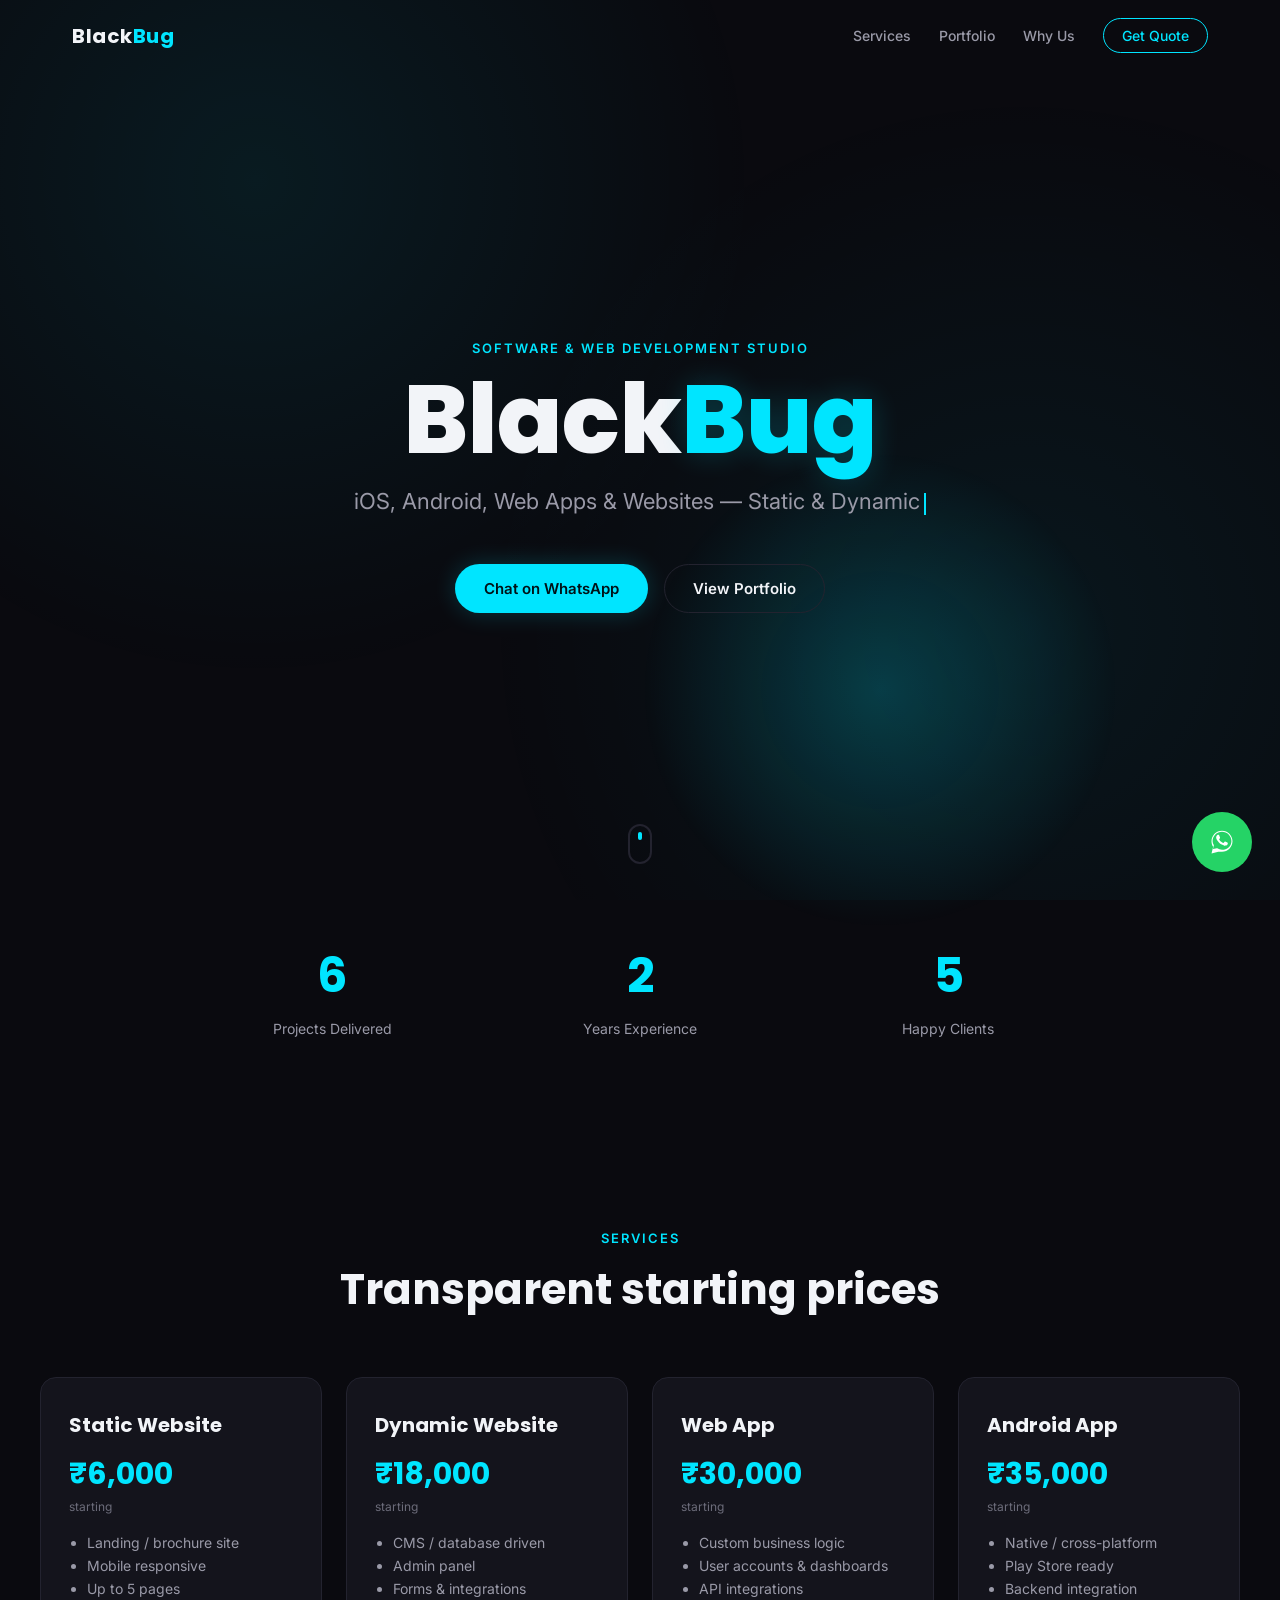
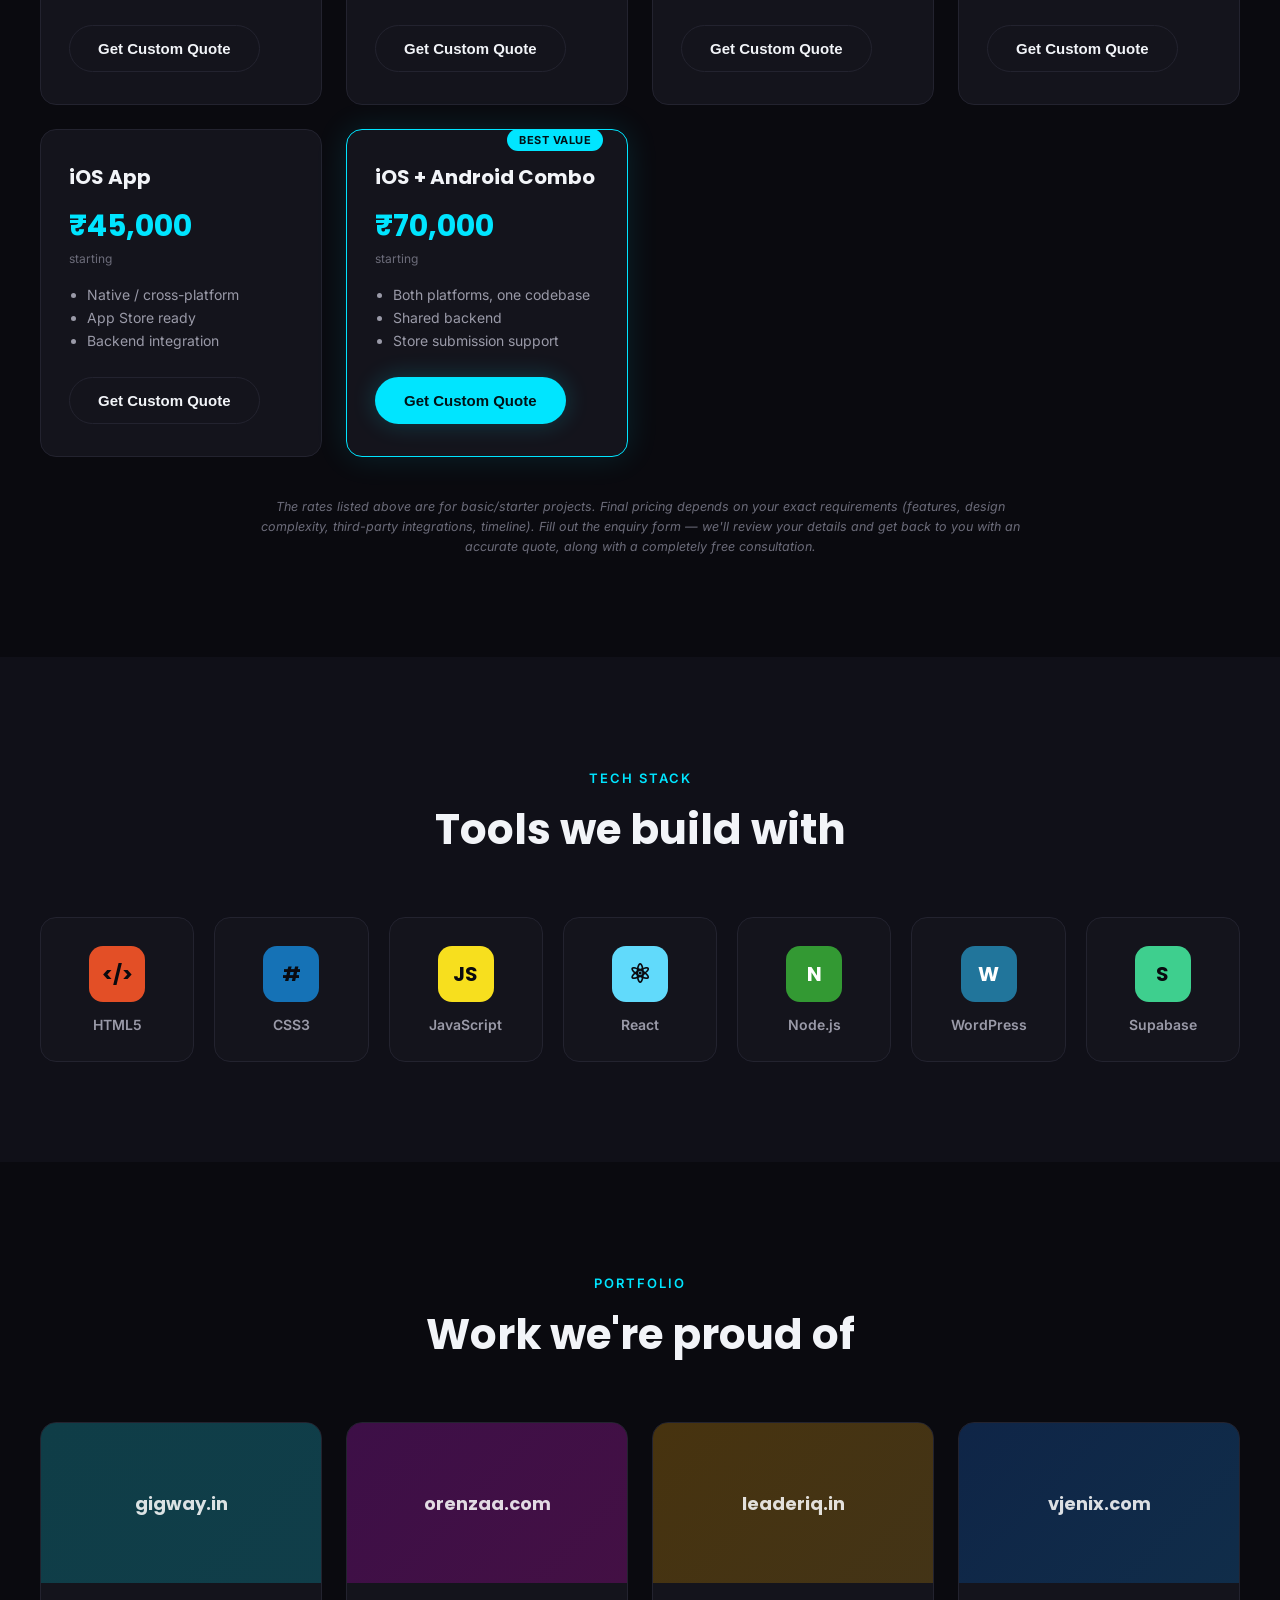
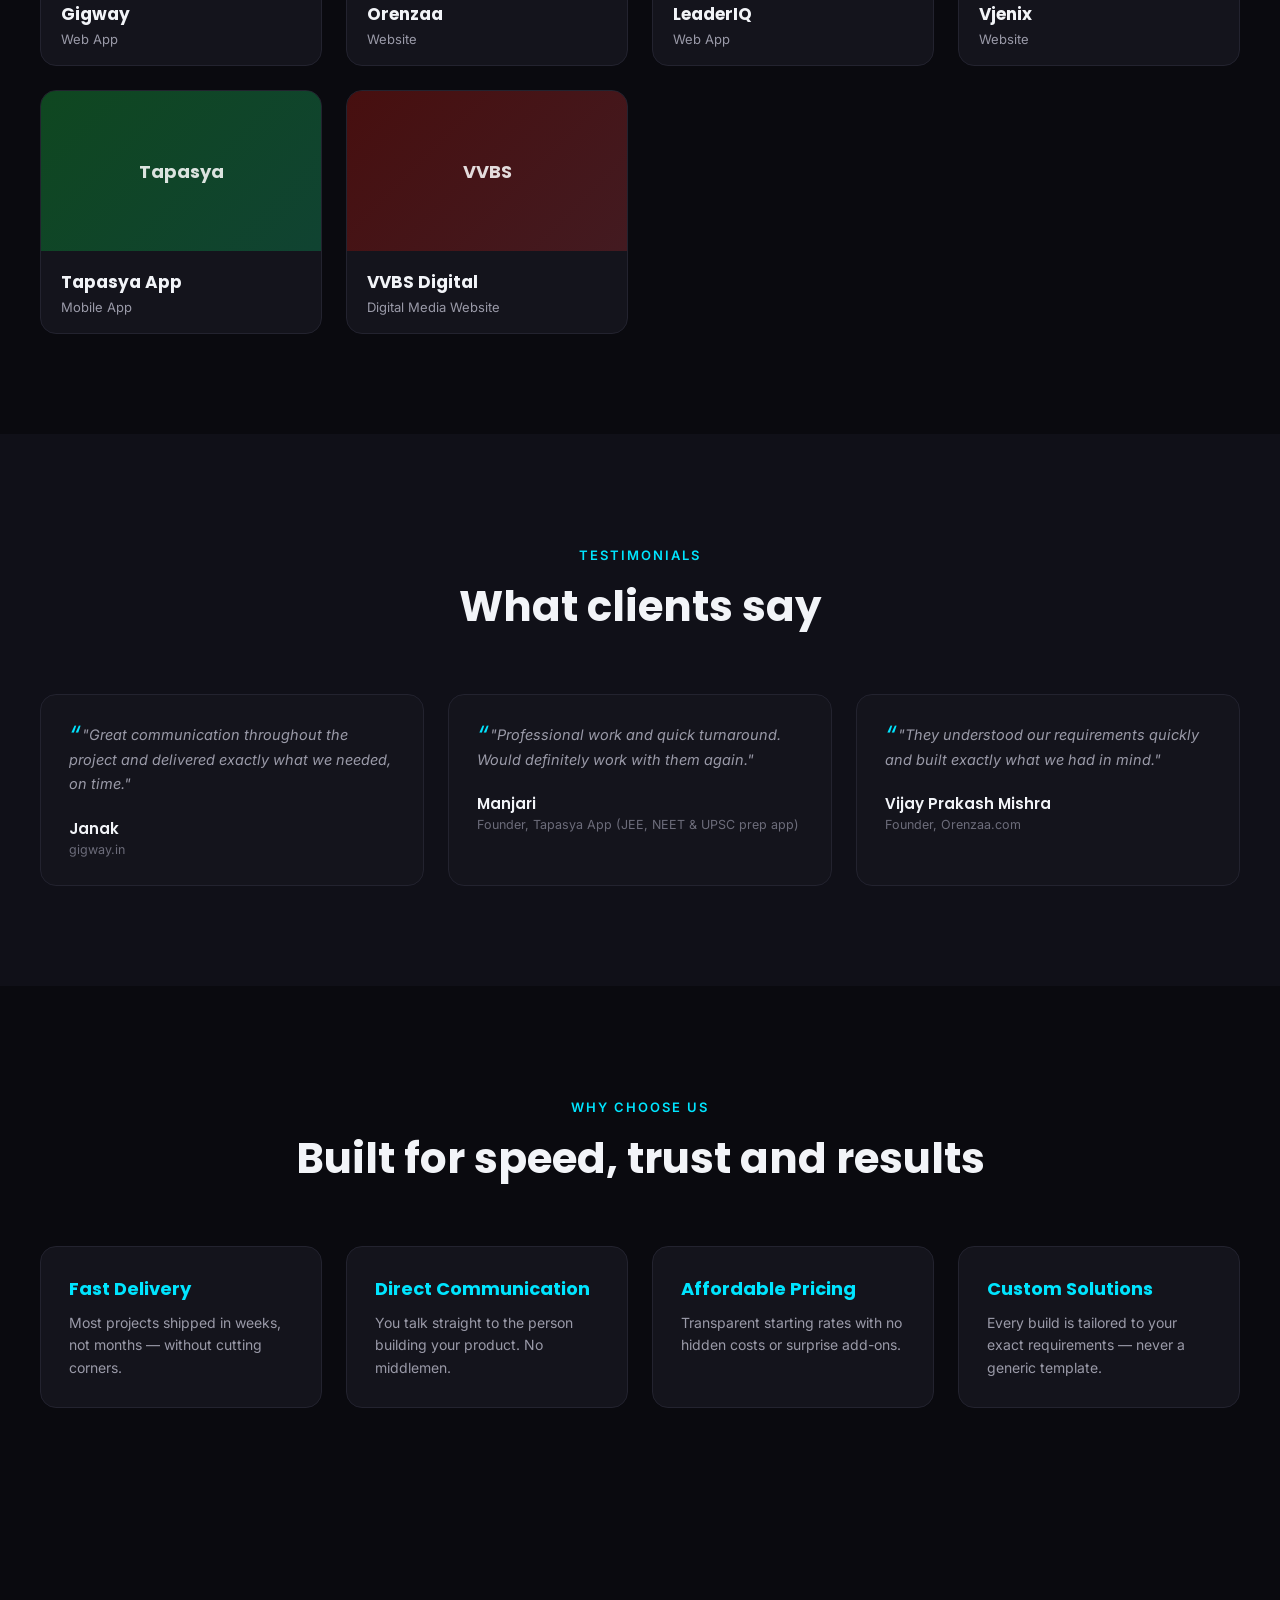
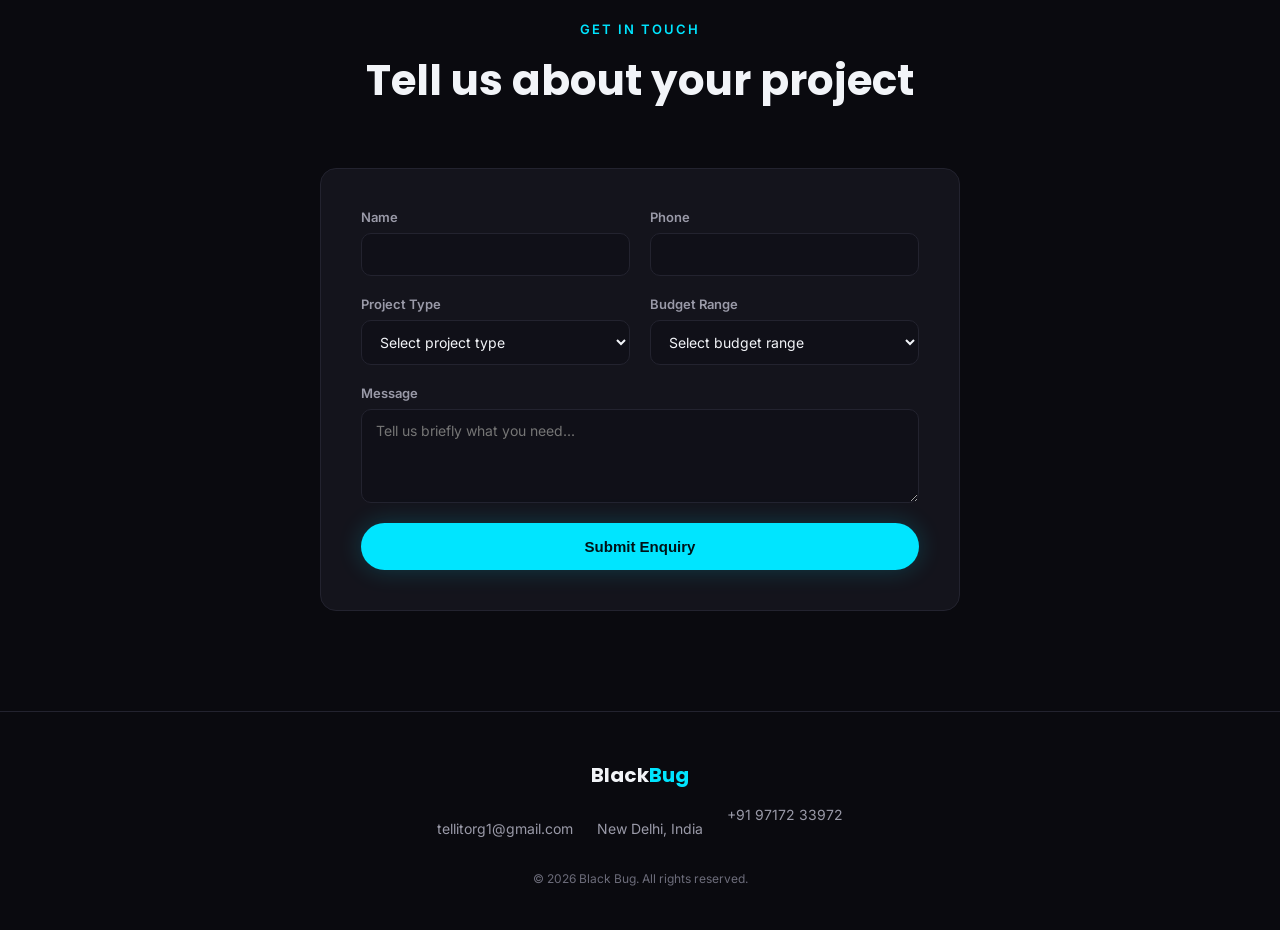
==== index.html @ 551aee50 "Wire enquiry form redirect through gtag_report_conversion Route the post-submit WhatsApp redirect th" ====
<!DOCTYPE html>
<html lang="en">
<head>
<!-- Google tag (gtag.js) -->
<script async src="https://www.googletagmanager.com/gtag/js?id=AW-18313157343"></script>
<script>
  window.dataLayer = window.dataLayer || [];
  function gtag(){dataLayer.push(arguments);}
  gtag('js', new Date());
  gtag('config', 'AW-18313157343');
</script>
<script>
function gtag_report_conversion(url) {
  var callback = function () {
    if (typeof(url) != 'undefined') {
      window.location = url;
    }
  };
  gtag('event', 'conversion', {
      'send_to': 'AW-18313157343/1sJqCIrEic4cEN-1spxE',
      'value': 1.0,
      'currency': 'INR',
      'event_callback': callback
  });
  return false;
}
</script>
<meta charset="UTF-8" />
<meta name="viewport" content="width=device-width, initial-scale=1.0" />
<title>Black Bug — iOS, Android, Web Apps &amp; Websites</title>
<meta name="description" content="Black Bug builds iOS, Android, Web Apps and Websites — static and dynamic. Fast delivery, direct communication, affordable custom solutions." />
<link rel="preconnect" href="https://fonts.googleapis.com" />
<link rel="preconnect" href="https://fonts.gstatic.com" crossorigin />
<link href="https://fonts.googleapis.com/css2?family=Poppins:wght@400;500;600;700;800&family=Inter:wght@400;500;600&display=swap" rel="stylesheet" />
<link rel="stylesheet" href="css/style.css" />
</head>
<body>

<div class="cursor-glow" id="cursor-glow"></div>

<nav class="navbar" id="navbar">
  <div class="nav-inner">
    <a href="#top" class="logo">Black<span>Bug</span></a>
    <div class="nav-links">
      <a href="#services">Services</a>
      <a href="#portfolio">Portfolio</a>
      <a href="#why-us">Why Us</a>
      <a href="#enquiry" class="nav-cta">Get Quote</a>
    </div>
  </div>
</nav>

<header class="hero" id="top">
  <div class="hero-content">
    <p class="hero-eyebrow" data-animate>Software &amp; Web Development Studio</p>
    <h1 class="hero-title" data-animate>Black<span>Bug</span></h1>
    <p class="hero-tagline" id="typing-tagline" aria-live="polite"></p>
    <div class="hero-actions" data-animate>
      <a href="https://wa.me/919717233972?text=Hi%20Black%20Bug%2C%20I%27d%20like%20to%20know%20more%20about%20your%20services" target="_blank" rel="noopener" class="btn btn-primary">Chat on WhatsApp</a>
      <a href="#portfolio" class="btn btn-outline">View Portfolio</a>
    </div>
  </div>
  <div class="scroll-cue" aria-hidden="true"><span></span></div>
</header>

<section class="stats" data-animate>
  <div class="stats-inner">
    <div class="stat">
      <span class="stat-number" data-target="6">0</span>
      <p>Projects Delivered</p>
    </div>
    <div class="stat">
      <span class="stat-number" data-target="2">0</span>
      <p>Years Experience</p>
    </div>
    <div class="stat">
      <span class="stat-number" data-target="5">0</span>
      <p>Happy Clients</p>
    </div>
  </div>
</section>

<section class="section" id="services">
  <div class="section-inner">
    <p class="section-eyebrow" data-animate>Services</p>
    <h2 class="section-title" data-animate>Transparent starting prices</h2>

    <div class="pricing-grid">
      <div class="pricing-card" data-animate data-project="Static Website">
        <h3>Static Website</h3>
        <p class="price">₹6,000<span>starting</span></p>
        <ul>
          <li>Landing / brochure site</li>
          <li>Mobile responsive</li>
          <li>Up to 5 pages</li>
        </ul>
        <button class="btn btn-outline btn-quote" data-project="Static Website">Get Custom Quote</button>
      </div>

      <div class="pricing-card" data-animate data-project="Dynamic Website">
        <h3>Dynamic Website</h3>
        <p class="price">₹18,000<span>starting</span></p>
        <ul>
          <li>CMS / database driven</li>
          <li>Admin panel</li>
          <li>Forms &amp; integrations</li>
        </ul>
        <button class="btn btn-outline btn-quote" data-project="Dynamic Website">Get Custom Quote</button>
      </div>

      <div class="pricing-card" data-animate data-project="Web App">
        <h3>Web App</h3>
        <p class="price">₹30,000<span>starting</span></p>
        <ul>
          <li>Custom business logic</li>
          <li>User accounts &amp; dashboards</li>
          <li>API integrations</li>
        </ul>
        <button class="btn btn-outline btn-quote" data-project="Web App">Get Custom Quote</button>
      </div>

      <div class="pricing-card" data-animate data-project="Android App">
        <h3>Android App</h3>
        <p class="price">₹35,000<span>starting</span></p>
        <ul>
          <li>Native / cross-platform</li>
          <li>Play Store ready</li>
          <li>Backend integration</li>
        </ul>
        <button class="btn btn-outline btn-quote" data-project="Android App">Get Custom Quote</button>
      </div>

      <div class="pricing-card" data-animate data-project="iOS App">
        <h3>iOS App</h3>
        <p class="price">₹45,000<span>starting</span></p>
        <ul>
          <li>Native / cross-platform</li>
          <li>App Store ready</li>
          <li>Backend integration</li>
        </ul>
        <button class="btn btn-outline btn-quote" data-project="iOS App">Get Custom Quote</button>
      </div>

      <div class="pricing-card pricing-card-highlight" data-animate data-project="iOS + Android Combo">
        <p class="badge">Best Value</p>
        <h3>iOS + Android Combo</h3>
        <p class="price">₹70,000<span>starting</span></p>
        <ul>
          <li>Both platforms, one codebase</li>
          <li>Shared backend</li>
          <li>Store submission support</li>
        </ul>
        <button class="btn btn-primary btn-quote" data-project="iOS + Android Combo">Get Custom Quote</button>
      </div>
    </div>

    <p class="pricing-disclaimer" data-animate>
      The rates listed above are for basic/starter projects. Final pricing depends on your
      exact requirements (features, design complexity, third-party integrations, timeline).
      Fill out the enquiry form — we'll review your details and get back to you with an
      accurate quote, along with a completely free consultation.
    </p>
  </div>
</section>

<section class="section section-alt" id="tech-stack">
  <div class="section-inner">
    <p class="section-eyebrow" data-animate>Tech Stack</p>
    <h2 class="section-title" data-animate>Tools we build with</h2>

    <div class="tech-grid">
      <div class="tech-badge" data-animate>
        <span class="tech-icon tech-html">&lt;/&gt;</span>
        <p>HTML5</p>
      </div>
      <div class="tech-badge" data-animate>
        <span class="tech-icon tech-css">#</span>
        <p>CSS3</p>
      </div>
      <div class="tech-badge" data-animate>
        <span class="tech-icon tech-js">JS</span>
        <p>JavaScript</p>
      </div>
      <div class="tech-badge" data-animate>
        <span class="tech-icon tech-react">⚛</span>
        <p>React</p>
      </div>
      <div class="tech-badge" data-animate>
        <span class="tech-icon tech-node">N</span>
        <p>Node.js</p>
      </div>
      <div class="tech-badge" data-animate>
        <span class="tech-icon tech-wp">W</span>
        <p>WordPress</p>
      </div>
      <div class="tech-badge" data-animate>
        <span class="tech-icon tech-supabase">S</span>
        <p>Supabase</p>
      </div>
    </div>
  </div>
</section>

<section class="section" id="portfolio">
  <div class="section-inner">
    <p class="section-eyebrow" data-animate>Portfolio</p>
    <h2 class="section-title" data-animate>Work we're proud of</h2>

    <div class="portfolio-grid">
      <a class="portfolio-card tilt-card" data-animate href="https://gigway.in" target="_blank" rel="noopener">
        <div class="portfolio-thumb thumb-1"><span>gigway.in</span></div>
        <div class="portfolio-info">
          <h3>Gigway</h3>
          <p>Web App</p>
        </div>
      </a>

      <a class="portfolio-card tilt-card" data-animate href="https://orenzaa.com" target="_blank" rel="noopener">
        <div class="portfolio-thumb thumb-2"><span>orenzaa.com</span></div>
        <div class="portfolio-info">
          <h3>Orenzaa</h3>
          <p>Website</p>
        </div>
      </a>

      <a class="portfolio-card tilt-card" data-animate href="https://leaderiq.in" target="_blank" rel="noopener">
        <div class="portfolio-thumb thumb-3"><span>leaderiq.in</span></div>
        <div class="portfolio-info">
          <h3>LeaderIQ</h3>
          <p>Web App</p>
        </div>
      </a>

      <a class="portfolio-card tilt-card" data-animate href="https://vjenix.com" target="_blank" rel="noopener">
        <div class="portfolio-thumb thumb-4"><span>vjenix.com</span></div>
        <div class="portfolio-info">
          <h3>Vjenix</h3>
          <p>Website</p>
        </div>
      </a>

      <div class="portfolio-card tilt-card" data-animate>
        <div class="portfolio-thumb thumb-5"><span>Tapasya</span></div>
        <div class="portfolio-info">
          <h3>Tapasya App</h3>
          <p>Mobile App</p>
        </div>
      </div>

      <div class="portfolio-card tilt-card" data-animate>
        <div class="portfolio-thumb thumb-6"><span>VVBS</span></div>
        <div class="portfolio-info">
          <h3>VVBS Digital</h3>
          <p>Digital Media Website</p>
        </div>
      </div>
    </div>
  </div>
</section>

<section class="section section-alt" id="testimonials">
  <div class="section-inner">
    <p class="section-eyebrow" data-animate>Testimonials</p>
    <h2 class="section-title" data-animate>What clients say</h2>

    <div class="testimonial-grid">
      <div class="testimonial-card" data-animate>
        <p class="testimonial-quote">"Great communication throughout the project and delivered exactly what we needed, on time."</p>
        <div class="testimonial-author">
          <p class="testimonial-name">Janak</p>
          <p class="testimonial-company">gigway.in</p>
        </div>
      </div>
      <div class="testimonial-card" data-animate>
        <p class="testimonial-quote">"Professional work and quick turnaround. Would definitely work with them again."</p>
        <div class="testimonial-author">
          <p class="testimonial-name">Manjari</p>
          <p class="testimonial-company">Founder, Tapasya App (JEE, NEET &amp; UPSC prep app)</p>
        </div>
      </div>
      <div class="testimonial-card" data-animate>
        <p class="testimonial-quote">"They understood our requirements quickly and built exactly what we had in mind."</p>
        <div class="testimonial-author">
          <p class="testimonial-name">Vijay Prakash Mishra</p>
          <p class="testimonial-company">Founder, Orenzaa.com</p>
        </div>
      </div>
    </div>
  </div>
</section>

<section class="section" id="why-us">
  <div class="section-inner">
    <p class="section-eyebrow" data-animate>Why Choose Us</p>
    <h2 class="section-title" data-animate>Built for speed, trust and results</h2>

    <div class="why-grid">
      <div class="why-card" data-animate>
        <h3>Fast Delivery</h3>
        <p>Most projects shipped in weeks, not months — without cutting corners.</p>
      </div>
      <div class="why-card" data-animate>
        <h3>Direct Communication</h3>
        <p>You talk straight to the person building your product. No middlemen.</p>
      </div>
      <div class="why-card" data-animate>
        <h3>Affordable Pricing</h3>
        <p>Transparent starting rates with no hidden costs or surprise add-ons.</p>
      </div>
      <div class="why-card" data-animate>
        <h3>Custom Solutions</h3>
        <p>Every build is tailored to your exact requirements — never a generic template.</p>
      </div>
    </div>
  </div>
</section>

<section class="section" id="enquiry">
  <div class="section-inner">
    <p class="section-eyebrow" data-animate>Get In Touch</p>
    <h2 class="section-title" data-animate>Tell us about your project</h2>

    <div class="enquiry-card" data-animate>
      <form id="enquiry-form" class="enquiry-form">
        <div class="form-row">
          <div class="form-group">
            <label for="name">Name</label>
            <input type="text" id="name" name="name" required autocomplete="name" />
          </div>
          <div class="form-group">
            <label for="phone">Phone</label>
            <input type="tel" id="phone" name="phone" required autocomplete="tel" />
          </div>
        </div>

        <div class="form-row">
          <div class="form-group">
            <label for="project_type">Project Type</label>
            <select id="project_type" name="project_type" required>
              <option value="" disabled selected>Select project type</option>
              <option value="Static Website">Static Website</option>
              <option value="Dynamic Website">Dynamic Website</option>
              <option value="Web App">Web App</option>
              <option value="Android App">Android App</option>
              <option value="iOS App">iOS App</option>
              <option value="iOS + Android Combo">iOS + Android Combo</option>
              <option value="Other">Other</option>
            </select>
          </div>
          <div class="form-group">
            <label for="budget_range">Budget Range</label>
            <select id="budget_range" name="budget_range" required>
              <option value="" disabled selected>Select budget range</option>
              <option value="Under 10k">Under ₹10,000</option>
              <option value="10k-50k">₹10,000 - ₹50,000</option>
              <option value="50k-1L">₹50,000 - ₹1,00,000</option>
              <option value="1L+">₹1,00,000+</option>
            </select>
          </div>
        </div>

        <div class="form-group">
          <label for="message">Message</label>
          <textarea id="message" name="message" rows="4" placeholder="Tell us briefly what you need..."></textarea>
        </div>

        <button type="submit" id="submit-btn" class="btn btn-primary btn-block">Submit Enquiry</button>
      </form>

      <div id="form-status" class="form-status" hidden></div>
    </div>
  </div>
</section>

<footer class="footer">
  <div class="footer-inner">
    <div class="footer-brand">Black<span>Bug</span></div>
    <div class="footer-details">
      <p>tellitorg1@gmail.com</p>
      <p>New Delhi, India</p>
      <a href="https://wa.me/919717233972" target="_blank" rel="noopener">+91 97172 33972</a>
    </div>
    <p class="footer-copy">&copy; <span id="year"></span> Black Bug. All rights reserved.</p>
  </div>
</footer>

<a class="whatsapp-float" href="https://wa.me/919717233972?text=Hi%20Black%20Bug%2C%20I%27d%20like%20to%20know%20more%20about%20your%20services" target="_blank" rel="noopener" aria-label="Chat on WhatsApp">
  <svg viewBox="0 0 32 32" fill="currentColor" width="28" height="28"><path d="M16.004 3C9.376 3 4 8.373 4 15c0 2.386.696 4.61 1.897 6.478L4 29l7.72-1.86A11.94 11.94 0 0 0 16.004 27C22.63 27 28 21.627 28 15S22.63 3 16.004 3zm0 21.75c-1.98 0-3.83-.55-5.41-1.5l-.388-.23-4.583 1.104 1.127-4.46-.253-.398A9.71 9.71 0 0 1 5.25 15c0-5.93 4.824-10.75 10.754-10.75S26.75 9.07 26.75 15 21.934 24.75 16.004 24.75zm5.98-8.146c-.328-.164-1.94-.957-2.24-1.066-.3-.11-.518-.164-.737.164-.218.328-.847 1.066-1.038 1.285-.19.218-.382.246-.71.082-.328-.164-1.386-.51-2.64-1.628-.976-.87-1.635-1.945-1.826-2.273-.19-.328-.02-.505.144-.668.148-.147.328-.383.492-.574.164-.19.218-.328.328-.546.11-.218.055-.41-.028-.574-.082-.164-.737-1.775-1.01-2.43-.266-.64-.535-.554-.737-.564l-.628-.011c-.218 0-.573.082-.874.41-.3.328-1.147 1.12-1.147 2.73s1.174 3.166 1.338 3.385c.164.218 2.31 3.527 5.598 4.945.782.338 1.393.54 1.87.69.786.25 1.5.215 2.064.13.63-.094 1.94-.793 2.213-1.558.273-.766.273-1.42.19-1.558-.082-.137-.3-.218-.628-.383z"/></svg>
</a>

<script src="js/main.js"></script>
<script src="js/enquiry.js"></script>
</body>
</html>
---- css/style.css ----
:root {
  --bg: #0a0a0f;
  --bg-alt: #101018;
  --card: #14141c;
  --border: #23232f;
  --accent: #00e5ff;
  --accent-dim: #00e5ff33;
  --text: #f2f4f8;
  --text-muted: #9a9aa8;
  --text-faint: #6c6c7a;
  --radius: 16px;
  --font-head: 'Poppins', sans-serif;
  --font-body: 'Inter', sans-serif;
}

* {
  box-sizing: border-box;
}

html {
  scroll-behavior: smooth;
}

body {
  margin: 0;
  background: var(--bg);
  color: var(--text);
  font-family: var(--font-body);
  overflow-x: hidden;
}

a {
  color: inherit;
  text-decoration: none;
}

ul {
  padding-left: 18px;
  margin: 0;
}

/* ---------- cursor glow ---------- */
.cursor-glow {
  position: fixed;
  top: 0;
  left: 0;
  width: 480px;
  height: 480px;
  border-radius: 50%;
  pointer-events: none;
  background: radial-gradient(circle, var(--accent-dim) 0%, transparent 70%);
  transform: translate(-50%, -50%);
  z-index: 0;
  will-change: transform;
  transition: opacity 0.3s ease;
}

/* ---------- navbar ---------- */
.navbar {
  position: fixed;
  top: 0;
  left: 0;
  right: 0;
  z-index: 100;
  padding: 18px 0;
  transition: background 0.3s ease, padding 0.3s ease, border-color 0.3s ease;
  border-bottom: 1px solid transparent;
}

.navbar.scrolled {
  background: rgba(10, 10, 15, 0.85);
  backdrop-filter: blur(10px);
  padding: 12px 0;
  border-bottom: 1px solid var(--border);
}

.nav-inner {
  max-width: 1200px;
  margin: 0 auto;
  padding: 0 32px;
  display: flex;
  align-items: center;
  justify-content: space-between;
}

.logo {
  font-family: var(--font-head);
  font-weight: 700;
  font-size: 20px;
  letter-spacing: 0.5px;
}

.logo span {
  color: var(--accent);
}

.nav-links {
  display: flex;
  align-items: center;
  gap: 28px;
  font-size: 14px;
  font-weight: 500;
}

.nav-links a {
  color: var(--text-muted);
  transition: color 0.2s ease;
}

.nav-links a:hover {
  color: var(--text);
}

.nav-cta {
  padding: 8px 18px;
  border: 1px solid var(--accent);
  border-radius: 999px;
  color: var(--accent) !important;
}

.nav-cta:hover {
  background: var(--accent);
  color: var(--bg) !important;
}

/* ---------- hero ---------- */
.hero {
  position: relative;
  min-height: 100vh;
  display: flex;
  align-items: center;
  justify-content: center;
  text-align: center;
  padding: 120px 24px 80px;
  z-index: 1;
}

.hero::before {
  content: "";
  position: absolute;
  inset: 0;
  background:
    radial-gradient(circle at 20% 20%, rgba(0, 229, 255, 0.08), transparent 40%),
    radial-gradient(circle at 80% 70%, rgba(0, 229, 255, 0.06), transparent 45%);
  z-index: -1;
}

.hero-content {
  max-width: 780px;
}

.hero-eyebrow {
  font-size: 13px;
  letter-spacing: 2px;
  text-transform: uppercase;
  color: var(--accent);
  font-weight: 600;
  margin-bottom: 16px;
}

.hero-title {
  font-family: var(--font-head);
  font-size: clamp(48px, 9vw, 96px);
  font-weight: 800;
  line-height: 1;
  margin: 0 0 20px;
}

.hero-title span {
  color: var(--accent);
  text-shadow: 0 0 30px var(--accent-dim);
}

.hero-tagline {
  font-size: clamp(16px, 2.4vw, 22px);
  color: var(--text-muted);
  min-height: 1.6em;
  margin: 0 0 40px;
}

.hero-tagline::after {
  content: "";
  display: inline-block;
  width: 2px;
  height: 1em;
  background: var(--accent);
  margin-left: 4px;
  vertical-align: middle;
  animation: blink 0.9s steps(1) infinite;
}

@keyframes blink {
  50% { opacity: 0; }
}

.hero-actions {
  display: flex;
  gap: 16px;
  justify-content: center;
  flex-wrap: wrap;
}

.scroll-cue {
  position: absolute;
  bottom: 36px;
  left: 50%;
  transform: translateX(-50%);
  width: 24px;
  height: 40px;
  border: 2px solid var(--border);
  border-radius: 14px;
}

.scroll-cue span {
  display: block;
  width: 4px;
  height: 8px;
  background: var(--accent);
  border-radius: 2px;
  margin: 6px auto;
  animation: scrollcue 1.6s ease infinite;
}

@keyframes scrollcue {
  0% { transform: translateY(0); opacity: 1; }
  70% { transform: translateY(14px); opacity: 0; }
  100% { opacity: 0; }
}

/* ---------- buttons ---------- */
.btn {
  display: inline-flex;
  align-items: center;
  justify-content: center;
  padding: 14px 28px;
  border-radius: 999px;
  font-weight: 600;
  font-size: 15px;
  cursor: pointer;
  border: 1px solid transparent;
  transition: transform 0.2s ease, box-shadow 0.2s ease, background 0.2s ease, color 0.2s ease;
}

.btn-primary {
  background: var(--accent);
  color: #001217;
  box-shadow: 0 0 24px var(--accent-dim);
}

.btn-primary:hover {
  transform: translateY(-2px);
  box-shadow: 0 0 32px var(--accent-dim);
}

.btn-outline {
  background: transparent;
  border-color: var(--border);
  color: var(--text);
}

.btn-outline:hover {
  border-color: var(--accent);
  color: var(--accent);
  transform: translateY(-2px);
}

.btn-block {
  width: 100%;
}

/* ---------- stats ---------- */
.stats {
  position: relative;
  z-index: 1;
  padding: 40px 24px 80px;
}

.stats-inner {
  max-width: 900px;
  margin: 0 auto;
  display: grid;
  grid-template-columns: repeat(3, 1fr);
  gap: 24px;
  text-align: center;
}

.stat {
  font-family: var(--font-head);
}

.stat-number {
  font-size: clamp(32px, 5vw, 48px);
  font-weight: 700;
  color: var(--accent);
}

.stat p {
  margin: 8px 0 0;
  color: var(--text-muted);
  font-family: var(--font-body);
  font-size: 14px;
}

/* ---------- sections ---------- */
.section {
  position: relative;
  z-index: 1;
  padding: 100px 24px;
}

.section-inner {
  max-width: 1200px;
  margin: 0 auto;
}

.section-eyebrow {
  font-size: 13px;
  letter-spacing: 2px;
  text-transform: uppercase;
  color: var(--accent);
  font-weight: 600;
  margin-bottom: 12px;
  text-align: center;
}

.section-title {
  font-family: var(--font-head);
  font-size: clamp(28px, 4vw, 42px);
  font-weight: 700;
  text-align: center;
  margin: 0 0 56px;
}

/* ---------- pricing ---------- */
.pricing-grid {
  display: grid;
  grid-template-columns: repeat(auto-fit, minmax(260px, 1fr));
  gap: 24px;
}

.pricing-card {
  position: relative;
  background: var(--card);
  border: 1px solid var(--border);
  border-radius: var(--radius);
  padding: 32px 28px;
  transition: transform 0.25s ease, border-color 0.25s ease, box-shadow 0.25s ease;
}

.pricing-card:hover {
  transform: translateY(-6px);
  border-color: var(--accent);
  box-shadow: 0 12px 40px rgba(0, 229, 255, 0.08);
}

.pricing-card h3 {
  font-family: var(--font-head);
  margin: 0 0 12px;
  font-size: 20px;
}

.pricing-card .price {
  font-family: var(--font-head);
  font-size: 30px;
  font-weight: 700;
  color: var(--accent);
  margin: 0 0 20px;
}

.pricing-card .price span {
  display: block;
  font-family: var(--font-body);
  font-size: 12px;
  font-weight: 400;
  color: var(--text-faint);
  margin-top: 2px;
}

.pricing-card ul {
  color: var(--text-muted);
  font-size: 14px;
  margin-bottom: 28px;
}

.pricing-card ul li {
  margin-bottom: 6px;
}

.pricing-card-highlight {
  border-color: var(--accent);
  box-shadow: 0 0 32px rgba(0, 229, 255, 0.12);
}

.badge {
  position: absolute;
  top: -12px;
  right: 24px;
  background: var(--accent);
  color: #001217;
  font-size: 11px;
  font-weight: 700;
  padding: 4px 12px;
  border-radius: 999px;
  text-transform: uppercase;
  letter-spacing: 0.5px;
}

.pricing-disclaimer {
  margin: 40px auto 0;
  max-width: 760px;
  text-align: center;
  font-size: 12.5px;
  font-style: italic;
  color: var(--text-faint);
  line-height: 1.6;
}

/* ---------- portfolio ---------- */
.portfolio-grid {
  display: grid;
  grid-template-columns: repeat(auto-fit, minmax(280px, 1fr));
  gap: 24px;
}

.portfolio-card {
  display: block;
  background: var(--card);
  border: 1px solid var(--border);
  border-radius: var(--radius);
  overflow: hidden;
  transform-style: preserve-3d;
  transition: border-color 0.25s ease, box-shadow 0.25s ease;
  will-change: transform;
}

.portfolio-card:hover {
  border-color: var(--accent);
  box-shadow: 0 16px 40px rgba(0, 229, 255, 0.1);
}

.portfolio-thumb {
  height: 160px;
  display: flex;
  align-items: center;
  justify-content: center;
  font-family: var(--font-head);
  font-weight: 700;
  font-size: 18px;
  color: rgba(255, 255, 255, 0.85);
}

.thumb-1 { background: linear-gradient(135deg, #0f3d47, #00e5ff33); }
.thumb-2 { background: linear-gradient(135deg, #3d0f47, #ff00e533); }
.thumb-3 { background: linear-gradient(135deg, #47330f, #ffb30033); }
.thumb-4 { background: linear-gradient(135deg, #0f2547, #0090ff33); }
.thumb-5 { background: linear-gradient(135deg, #0f4720, #00ff8833); }
.thumb-6 { background: linear-gradient(135deg, #470f0f, #ff333333); }

.portfolio-info {
  padding: 18px 20px;
}

.portfolio-info h3 {
  margin: 0 0 4px;
  font-family: var(--font-head);
  font-size: 17px;
}

.portfolio-info p {
  margin: 0;
  font-size: 13px;
  color: var(--text-muted);
}

/* ---------- alternating section background ---------- */
.section-alt {
  background: var(--bg-alt);
}

/* ---------- tech stack ---------- */
.tech-grid {
  display: grid;
  grid-template-columns: repeat(auto-fit, minmax(130px, 1fr));
  gap: 20px;
}

.tech-badge {
  display: flex;
  flex-direction: column;
  align-items: center;
  gap: 14px;
  background: var(--card);
  border: 1px solid var(--border);
  border-radius: var(--radius);
  padding: 28px 16px;
  transition: transform 0.25s ease, border-color 0.25s ease;
}

.tech-badge:hover {
  transform: translateY(-4px);
  border-color: var(--accent);
}

.tech-badge p {
  margin: 0;
  font-size: 14px;
  font-weight: 600;
  color: var(--text-muted);
}

.tech-icon {
  width: 56px;
  height: 56px;
  border-radius: 14px;
  display: flex;
  align-items: center;
  justify-content: center;
  font-family: var(--font-head);
  font-weight: 700;
  font-size: 20px;
  color: #0a0a0f;
}

.tech-html { background: #e34f26; }
.tech-css { background: #1572b6; }
.tech-js { background: #f7df1e; }
.tech-react { background: #61dafb; font-size: 26px; }
.tech-node { background: #339933; color: #fff; }
.tech-wp { background: #21759b; color: #fff; }
.tech-supabase { background: #3ecf8e; }

/* ---------- testimonials ---------- */
.testimonial-grid {
  display: grid;
  grid-template-columns: repeat(auto-fit, minmax(280px, 1fr));
  gap: 24px;
}

.testimonial-card {
  background: var(--card);
  border: 1px solid var(--border);
  border-radius: var(--radius);
  padding: 28px;
  display: flex;
  flex-direction: column;
  gap: 20px;
  transition: transform 0.25s ease, border-color 0.25s ease;
}

.testimonial-card:hover {
  transform: translateY(-4px);
  border-color: var(--accent);
}

.testimonial-quote {
  margin: 0;
  font-size: 14.5px;
  line-height: 1.7;
  color: var(--text-muted);
  font-style: italic;
}

.testimonial-quote::before {
  content: "“";
  color: var(--accent);
  font-size: 28px;
  line-height: 0;
  display: inline-block;
  vertical-align: -6px;
  margin-right: 2px;
}

.testimonial-name {
  margin: 0;
  font-family: var(--font-head);
  font-size: 15px;
  font-weight: 600;
}

.testimonial-company {
  margin: 2px 0 0;
  font-size: 12.5px;
  color: var(--text-faint);
}

/* ---------- why us ---------- */
.why-grid {
  display: grid;
  grid-template-columns: repeat(auto-fit, minmax(240px, 1fr));
  gap: 24px;
}

.why-card {
  background: var(--card);
  border: 1px solid var(--border);
  border-radius: var(--radius);
  padding: 28px;
  transition: transform 0.25s ease, border-color 0.25s ease;
}

.why-card:hover {
  transform: translateY(-4px);
  border-color: var(--accent);
}

.why-card h3 {
  font-family: var(--font-head);
  font-size: 18px;
  margin: 0 0 10px;
  color: var(--accent);
}

.why-card p {
  margin: 0;
  font-size: 14px;
  color: var(--text-muted);
  line-height: 1.6;
}

/* ---------- enquiry form ---------- */
.enquiry-card {
  max-width: 640px;
  margin: 0 auto;
  background: var(--card);
  border: 1px solid var(--border);
  border-radius: var(--radius);
  padding: 40px;
}

.enquiry-form {
  display: flex;
  flex-direction: column;
  gap: 20px;
}

.form-row {
  display: grid;
  grid-template-columns: 1fr 1fr;
  gap: 20px;
}

.form-group {
  display: flex;
  flex-direction: column;
  gap: 8px;
}

.form-group label {
  font-size: 13px;
  font-weight: 600;
  color: var(--text-muted);
}

.form-group input,
.form-group select,
.form-group textarea {
  background: var(--bg-alt);
  border: 1px solid var(--border);
  border-radius: 10px;
  padding: 12px 14px;
  color: var(--text);
  font-family: var(--font-body);
  font-size: 14px;
  outline: none;
  transition: border-color 0.2s ease, box-shadow 0.2s ease;
}

.form-group input:focus,
.form-group select:focus,
.form-group textarea:focus {
  border-color: var(--accent);
  box-shadow: 0 0 0 3px var(--accent-dim);
}

.form-status {
  margin-top: 20px;
  padding: 14px 16px;
  border-radius: 10px;
  font-size: 14px;
  text-align: center;
}

.form-status.success {
  background: rgba(0, 229, 255, 0.1);
  color: var(--accent);
  border: 1px solid var(--accent-dim);
}

.form-status.error {
  background: rgba(255, 70, 70, 0.1);
  color: #ff6b6b;
  border: 1px solid rgba(255, 70, 70, 0.3);
}

/* ---------- footer ---------- */
.footer {
  border-top: 1px solid var(--border);
  padding: 48px 24px 32px;
  position: relative;
  z-index: 1;
}

.footer-inner {
  max-width: 1200px;
  margin: 0 auto;
  text-align: center;
}

.footer-brand {
  font-family: var(--font-head);
  font-weight: 700;
  font-size: 20px;
  margin-bottom: 16px;
}

.footer-brand span {
  color: var(--accent);
}

.footer-details {
  display: flex;
  justify-content: center;
  gap: 24px;
  flex-wrap: wrap;
  font-size: 14px;
  color: var(--text-muted);
  margin-bottom: 20px;
}

.footer-details a:hover {
  color: var(--accent);
}

.footer-copy {
  font-size: 12px;
  color: var(--text-faint);
}

/* ---------- floating whatsapp ---------- */
.whatsapp-float {
  position: fixed;
  bottom: 28px;
  right: 28px;
  width: 60px;
  height: 60px;
  border-radius: 50%;
  background: #25d366;
  color: #fff;
  display: flex;
  align-items: center;
  justify-content: center;
  z-index: 200;
  box-shadow: 0 0 0 0 rgba(37, 211, 102, 0.6);
  animation: pulse 2.2s infinite;
}

@keyframes pulse {
  0% { box-shadow: 0 0 0 0 rgba(37, 211, 102, 0.55); }
  70% { box-shadow: 0 0 0 18px rgba(37, 211, 102, 0); }
  100% { box-shadow: 0 0 0 0 rgba(37, 211, 102, 0); }
}

/* ---------- scroll reveal ---------- */
[data-animate] {
  opacity: 0;
  transform: translateY(30px);
  transition: opacity 0.7s ease, transform 0.7s ease;
}

[data-animate].in-view {
  opacity: 1;
  transform: translateY(0);
}

/* ---------- responsive ---------- */
@media (max-width: 768px) {
  .nav-links {
    gap: 14px;
    font-size: 13px;
  }

  .nav-links a:not(.nav-cta) {
    display: none;
  }

  .form-row {
    grid-template-columns: 1fr;
  }

  .stats-inner {
    grid-template-columns: repeat(3, 1fr);
    gap: 12px;
  }

  .enquiry-card {
    padding: 28px 20px;
  }

  .section {
    padding: 72px 20px;
  }

  .whatsapp-float {
    width: 52px;
    height: 52px;
    bottom: 20px;
    right: 20px;
  }

  .cursor-glow {
    display: none;
  }
}
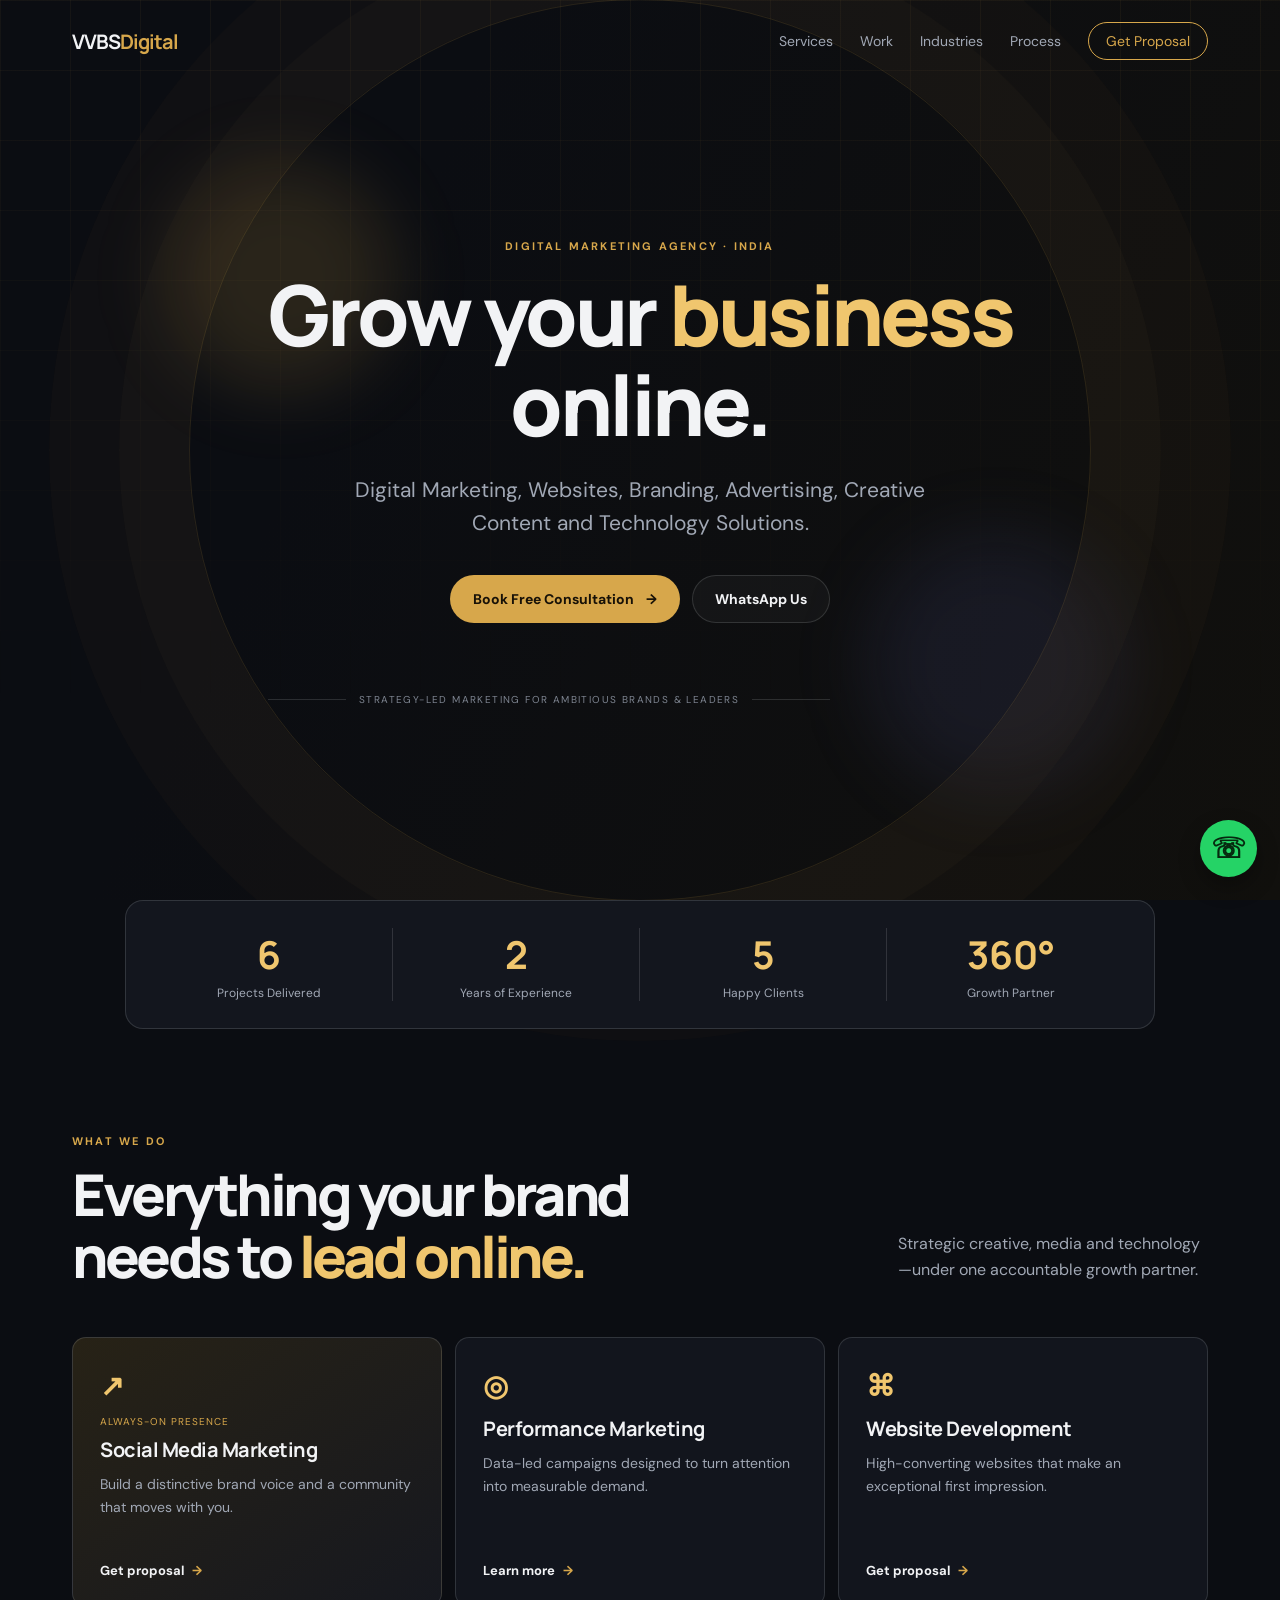
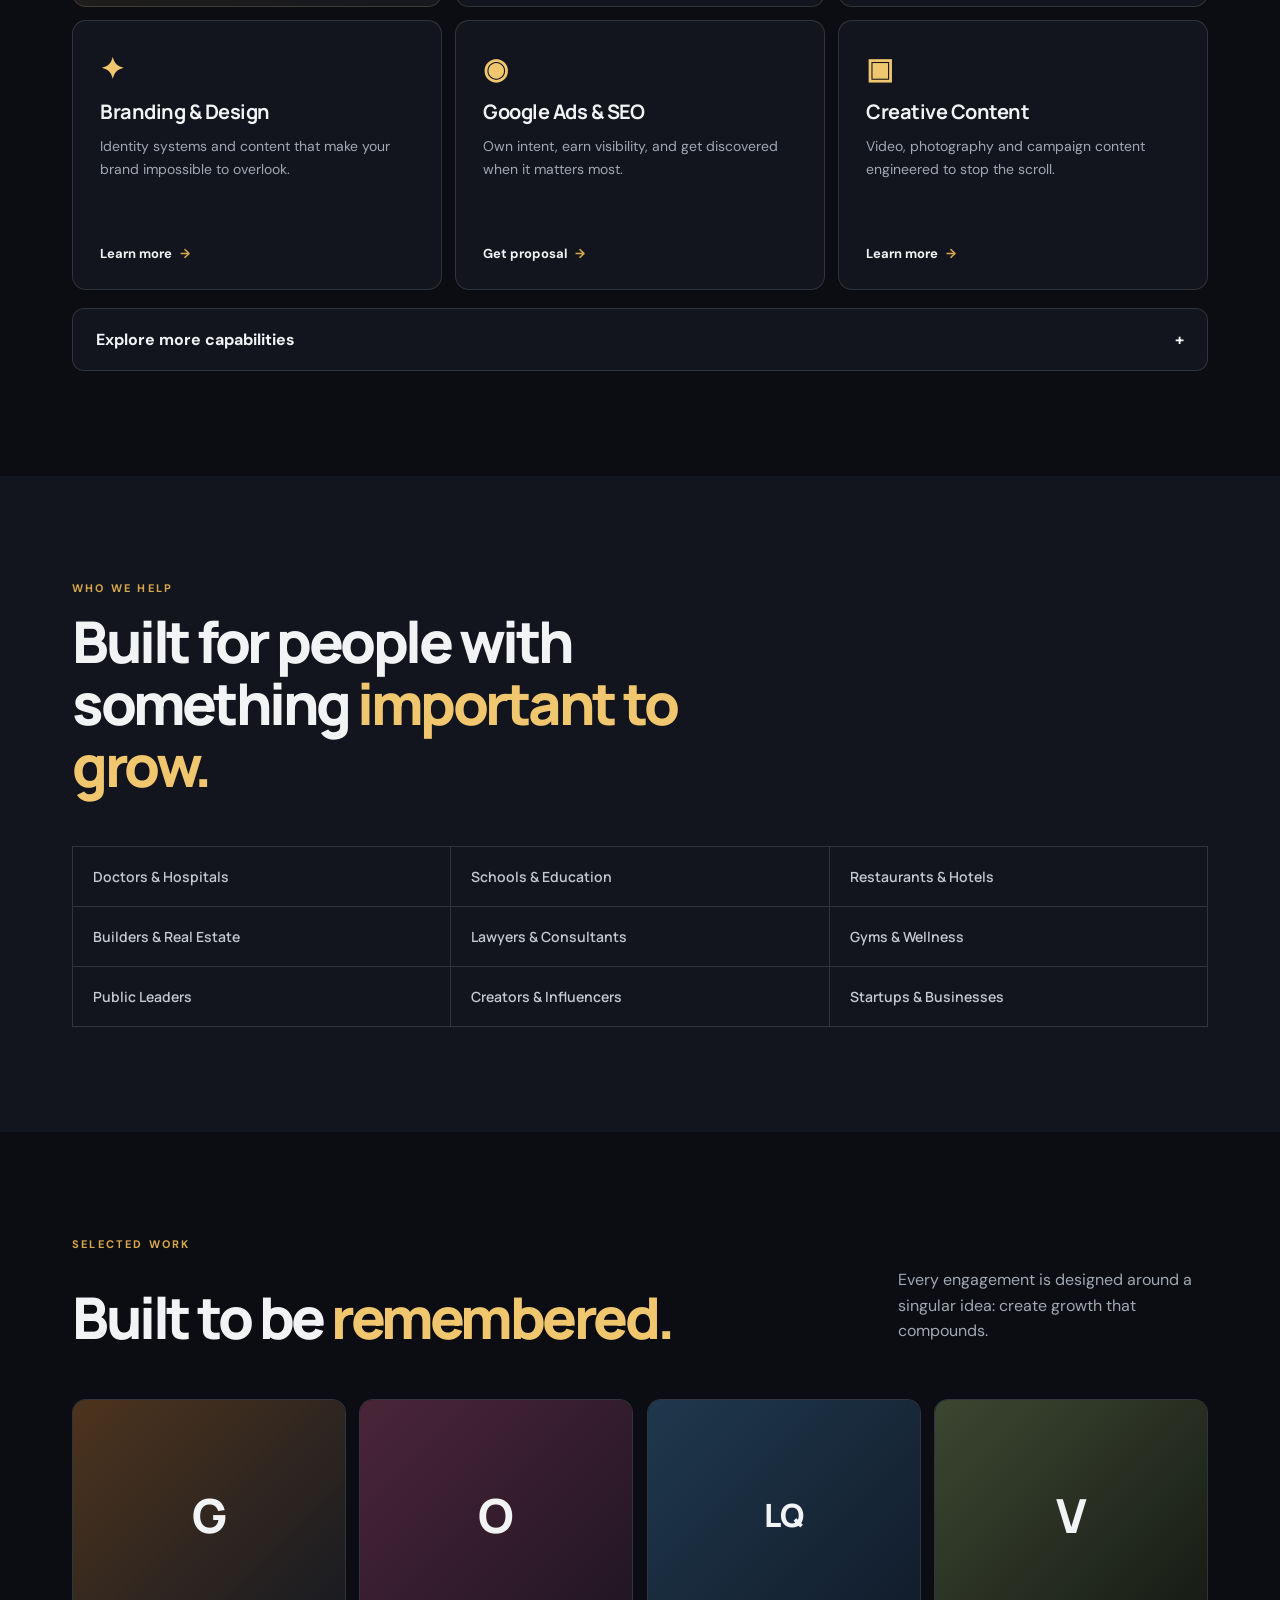
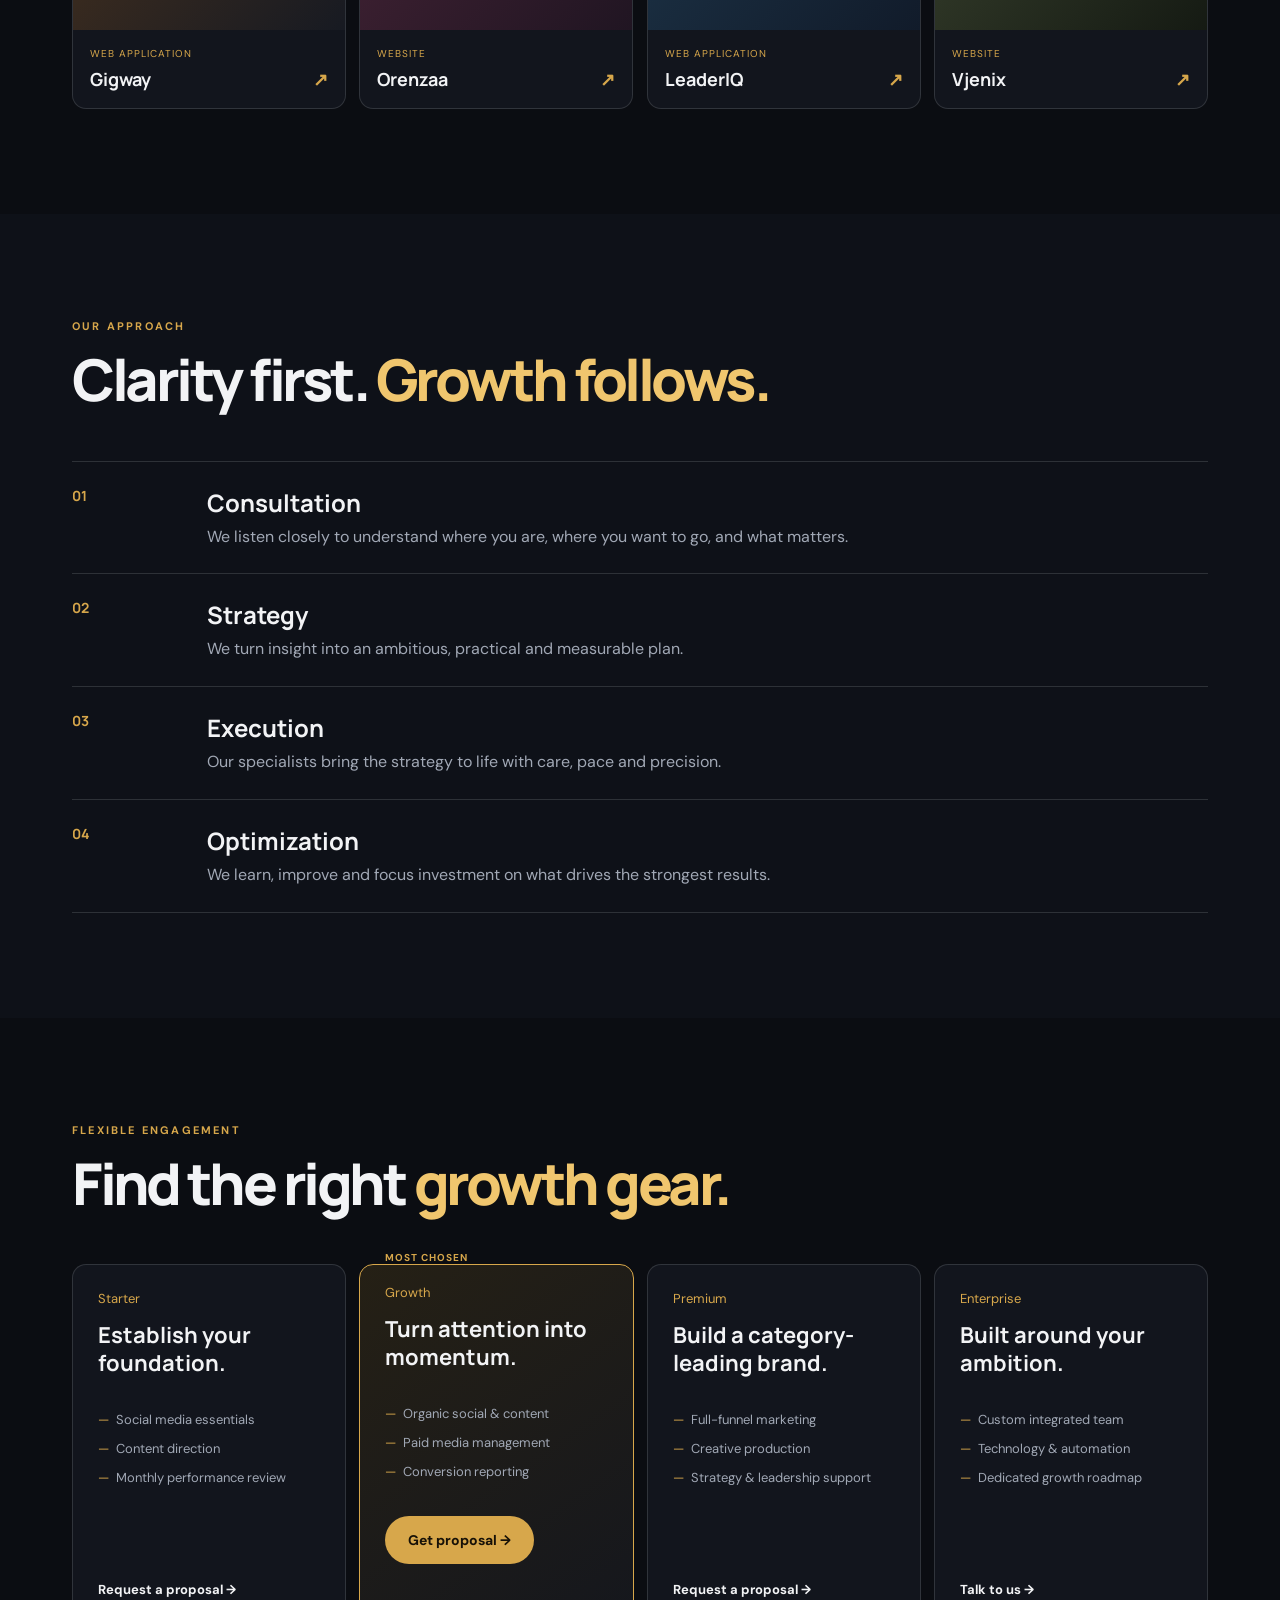
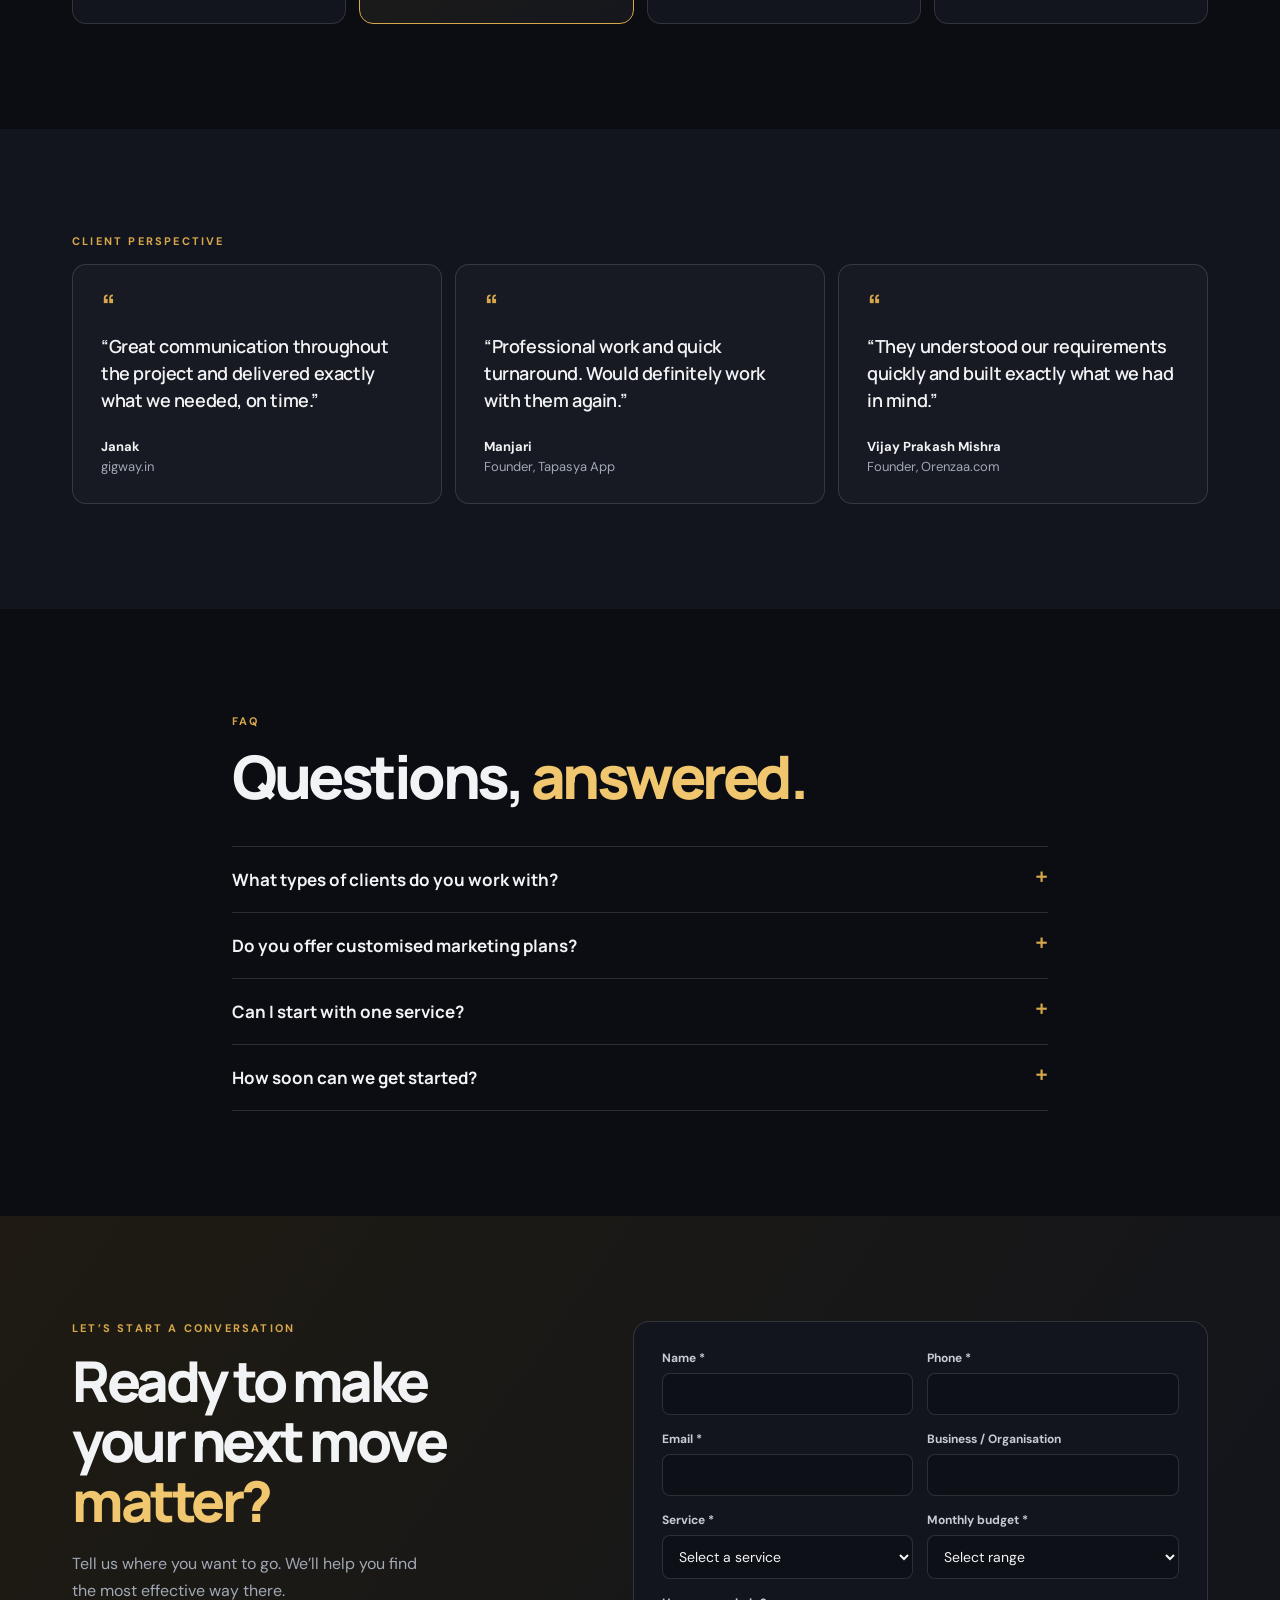
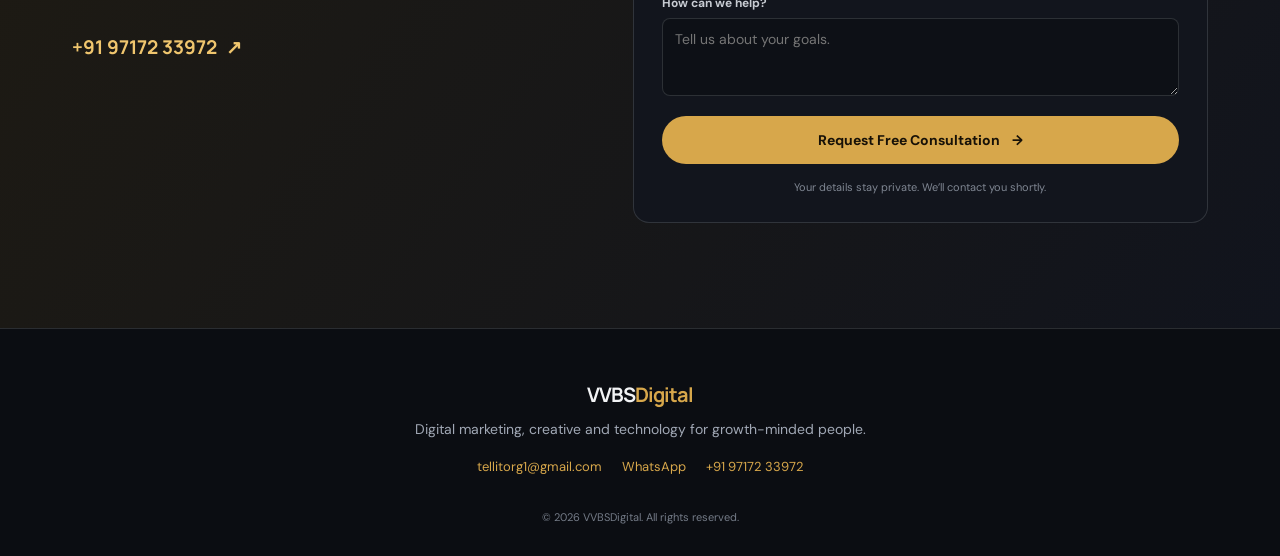
==== commit 88e6f6df: "Redesign site with gold theme and add Supabase leads migration Rework CSS/markup with a new minified" ====
--- a/index.html
+++ b/index.html
@@ -1,394 +1,101 @@
 <!DOCTYPE html>
 <html lang="en">
 <head>
-<!-- Google tag (gtag.js) -->
-<script async src="https://www.googletagmanager.com/gtag/js?id=AW-18313157343"></script>
-<script>
-  window.dataLayer = window.dataLayer || [];
-  function gtag(){dataLayer.push(arguments);}
-  gtag('js', new Date());
-  gtag('config', 'AW-18313157343');
-</script>
-<script>
-function gtag_report_conversion(url) {
-  var callback = function () {
-    if (typeof(url) != 'undefined') {
-      window.location = url;
+  <!-- Google Ads conversion tracking is retained from the original site. -->
+  <script async src="https://www.googletagmanager.com/gtag/js?id=AW-18313157343"></script>
+  <script>
+    window.dataLayer = window.dataLayer || [];
+    function gtag(){dataLayer.push(arguments);}
+    gtag('js', new Date());
+    gtag('config', 'AW-18313157343');
+    function gtag_report_conversion(url) {
+      gtag('event', 'conversion', {send_to: 'AW-18313157343/1sJqCIrEic4cEN-1spxE', value: 1.0, currency: 'INR', event_callback: function(){ if (url) window.location = url; }});
+      return false;
     }
-  };
-  gtag('event', 'conversion', {
-      'send_to': 'AW-18313157343/1sJqCIrEic4cEN-1spxE',
-      'value': 1.0,
-      'currency': 'INR',
-      'event_callback': callback
-  });
-  return false;
-}
-</script>
-<meta charset="UTF-8" />
-<meta name="viewport" content="width=device-width, initial-scale=1.0" />
-<title>Black Bug — iOS, Android, Web Apps &amp; Websites</title>
-<meta name="description" content="Black Bug builds iOS, Android, Web Apps and Websites — static and dynamic. Fast delivery, direct communication, affordable custom solutions." />
-<link rel="preconnect" href="https://fonts.googleapis.com" />
-<link rel="preconnect" href="https://fonts.gstatic.com" crossorigin />
-<link href="https://fonts.googleapis.com/css2?family=Poppins:wght@400;500;600;700;800&family=Inter:wght@400;500;600&display=swap" rel="stylesheet" />
-<link rel="stylesheet" href="css/style.css" />
+  </script>
+  <meta charset="UTF-8">
+  <meta name="viewport" content="width=device-width, initial-scale=1.0">
+  <meta name="description" content="VVBSDigital is a premium digital marketing agency helping businesses, public leaders and public figures grow online.">
+  <meta name="theme-color" content="#0b0d12">
+  <title>VVBSDigital | Digital Marketing Agency</title>
+  <link rel="preconnect" href="https://fonts.googleapis.com">
+  <link rel="preconnect" href="https://fonts.gstatic.com" crossorigin>
+  <link href="https://fonts.googleapis.com/css2?family=DM+Sans:wght@400;500;600;700&family=Manrope:wght@500;600;700;800&display=swap" rel="stylesheet">
+  <link rel="stylesheet" href="css/style.css">
 </head>
 <body>
-
-<div class="cursor-glow" id="cursor-glow"></div>
-
-<nav class="navbar" id="navbar">
-  <div class="nav-inner">
-    <a href="#top" class="logo">Black<span>Bug</span></a>
-    <div class="nav-links">
-      <a href="#services">Services</a>
-      <a href="#portfolio">Portfolio</a>
-      <a href="#why-us">Why Us</a>
-      <a href="#enquiry" class="nav-cta">Get Quote</a>
-    </div>
-  </div>
-</nav>
-
-<header class="hero" id="top">
-  <div class="hero-content">
-    <p class="hero-eyebrow" data-animate>Software &amp; Web Development Studio</p>
-    <h1 class="hero-title" data-animate>Black<span>Bug</span></h1>
-    <p class="hero-tagline" id="typing-tagline" aria-live="polite"></p>
-    <div class="hero-actions" data-animate>
-      <a href="https://wa.me/919717233972?text=Hi%20Black%20Bug%2C%20I%27d%20like%20to%20know%20more%20about%20your%20services" target="_blank" rel="noopener" class="btn btn-primary">Chat on WhatsApp</a>
-      <a href="#portfolio" class="btn btn-outline">View Portfolio</a>
-    </div>
-  </div>
-  <div class="scroll-cue" aria-hidden="true"><span></span></div>
-</header>
-
-<section class="stats" data-animate>
-  <div class="stats-inner">
-    <div class="stat">
-      <span class="stat-number" data-target="6">0</span>
-      <p>Projects Delivered</p>
-    </div>
-    <div class="stat">
-      <span class="stat-number" data-target="2">0</span>
-      <p>Years Experience</p>
-    </div>
-    <div class="stat">
-      <span class="stat-number" data-target="5">0</span>
-      <p>Happy Clients</p>
-    </div>
-  </div>
-</section>
-
-<section class="section" id="services">
-  <div class="section-inner">
-    <p class="section-eyebrow" data-animate>Services</p>
-    <h2 class="section-title" data-animate>Transparent starting prices</h2>
-
-    <div class="pricing-grid">
-      <div class="pricing-card" data-animate data-project="Static Website">
-        <h3>Static Website</h3>
-        <p class="price">₹6,000<span>starting</span></p>
-        <ul>
-          <li>Landing / brochure site</li>
-          <li>Mobile responsive</li>
-          <li>Up to 5 pages</li>
-        </ul>
-        <button class="btn btn-outline btn-quote" data-project="Static Website">Get Custom Quote</button>
-      </div>
-
-      <div class="pricing-card" data-animate data-project="Dynamic Website">
-        <h3>Dynamic Website</h3>
-        <p class="price">₹18,000<span>starting</span></p>
-        <ul>
-          <li>CMS / database driven</li>
-          <li>Admin panel</li>
-          <li>Forms &amp; integrations</li>
-        </ul>
-        <button class="btn btn-outline btn-quote" data-project="Dynamic Website">Get Custom Quote</button>
-      </div>
-
-      <div class="pricing-card" data-animate data-project="Web App">
-        <h3>Web App</h3>
-        <p class="price">₹30,000<span>starting</span></p>
-        <ul>
-          <li>Custom business logic</li>
-          <li>User accounts &amp; dashboards</li>
-          <li>API integrations</li>
-        </ul>
-        <button class="btn btn-outline btn-quote" data-project="Web App">Get Custom Quote</button>
-      </div>
-
-      <div class="pricing-card" data-animate data-project="Android App">
-        <h3>Android App</h3>
-        <p class="price">₹35,000<span>starting</span></p>
-        <ul>
-          <li>Native / cross-platform</li>
-          <li>Play Store ready</li>
-          <li>Backend integration</li>
-        </ul>
-        <button class="btn btn-outline btn-quote" data-project="Android App">Get Custom Quote</button>
-      </div>
-
-      <div class="pricing-card" data-animate data-project="iOS App">
-        <h3>iOS App</h3>
-        <p class="price">₹45,000<span>starting</span></p>
-        <ul>
-          <li>Native / cross-platform</li>
-          <li>App Store ready</li>
-          <li>Backend integration</li>
-        </ul>
-        <button class="btn btn-outline btn-quote" data-project="iOS App">Get Custom Quote</button>
-      </div>
-
-      <div class="pricing-card pricing-card-highlight" data-animate data-project="iOS + Android Combo">
-        <p class="badge">Best Value</p>
-        <h3>iOS + Android Combo</h3>
-        <p class="price">₹70,000<span>starting</span></p>
-        <ul>
-          <li>Both platforms, one codebase</li>
-          <li>Shared backend</li>
-          <li>Store submission support</li>
-        </ul>
-        <button class="btn btn-primary btn-quote" data-project="iOS + Android Combo">Get Custom Quote</button>
+  <div class="cursor-glow" id="cursor-glow" aria-hidden="true"></div>
+  <nav class="navbar" id="navbar" aria-label="Primary navigation">
+    <div class="nav-inner">
+      <a href="#top" class="logo" aria-label="VVBSDigital home">VVBS<span>Digital</span></a>
+      <div class="nav-links">
+        <a href="#services">Services</a><a href="#work">Work</a><a href="#industries">Industries</a><a href="#process">Process</a>
+        <a href="#enquiry" class="nav-cta">Get Proposal</a>
       </div>
     </div>
+  </nav>
 
-    <p class="pricing-disclaimer" data-animate>
-      The rates listed above are for basic/starter projects. Final pricing depends on your
-      exact requirements (features, design complexity, third-party integrations, timeline).
-      Fill out the enquiry form — we'll review your details and get back to you with an
-      accurate quote, along with a completely free consultation.
-    </p>
-  </div>
-</section>
+  <header class="hero" id="top">
+    <div class="hero-orb orb-one"></div><div class="hero-orb orb-two"></div>
+    <div class="hero-content">
+      <p class="eyebrow" data-animate>Digital Marketing Agency · India</p>
+      <h1 data-animate>Grow your <em>business</em><br>online.</h1>
+      <p class="hero-tagline" id="typing-tagline" aria-live="polite"></p>
+      <div class="hero-actions" data-animate>
+        <a href="#enquiry" class="btn btn-primary">Book Free Consultation <span>→</span></a>
+        <a href="https://wa.me/919717233972?text=Hi%20VVBSDigital%2C%20I%20would%20like%20to%20discuss%20my%20digital%20growth." target="_blank" rel="noopener" class="btn btn-secondary">WhatsApp Us</a>
+      </div>
+      <div class="trust-line" data-animate><span></span> Strategy-led marketing for ambitious brands & leaders <span></span></div>
+    </div>
+  </header>
 
-<section class="section section-alt" id="tech-stack">
-  <div class="section-inner">
-    <p class="section-eyebrow" data-animate>Tech Stack</p>
-    <h2 class="section-title" data-animate>Tools we build with</h2>
+  <section class="stats" aria-label="Agency highlights" data-animate>
+    <div class="stats-inner">
+      <div class="stat"><strong class="stat-number" data-target="6">0</strong><p>Projects Delivered</p></div>
+      <div class="stat"><strong class="stat-number" data-target="2">0</strong><p>Years of Experience</p></div>
+      <div class="stat"><strong class="stat-number" data-target="5">0</strong><p>Happy Clients</p></div>
+      <div class="stat"><strong>360°</strong><p>Growth Partner</p></div>
+    </div>
+  </section>
 
-    <div class="tech-grid">
-      <div class="tech-badge" data-animate>
-        <span class="tech-icon tech-html">&lt;/&gt;</span>
-        <p>HTML5</p>
+  <main>
+    <section class="section" id="services">
+      <div class="section-inner">
+        <p class="eyebrow" data-animate>What we do</p>
+        <div class="title-row" data-animate><h2>Everything your brand needs to <em>lead online.</em></h2><p>Strategic creative, media and technology—under one accountable growth partner.</p></div>
+        <div class="service-grid">
+          <article class="service-card featured" data-animate data-project="Social Media Marketing"><div class="service-icon">↗</div><p class="service-kicker">Always-on presence</p><h3>Social Media Marketing</h3><p>Build a distinctive brand voice and a community that moves with you.</p><button class="text-link btn-quote" data-project="Social Media Marketing">Get proposal <span>→</span></button></article>
+          <article class="service-card" data-animate data-project="Performance Marketing"><div class="service-icon">◎</div><h3>Performance Marketing</h3><p>Data-led campaigns designed to turn attention into measurable demand.</p><button class="text-link btn-quote" data-project="Performance Marketing">Learn more <span>→</span></button></article>
+          <article class="service-card" data-animate data-project="Website Development"><div class="service-icon">⌘</div><h3>Website Development</h3><p>High-converting websites that make an exceptional first impression.</p><button class="text-link btn-quote" data-project="Website Development">Get proposal <span>→</span></button></article>
+          <article class="service-card" data-animate data-project="Branding & Graphic Design"><div class="service-icon">✦</div><h3>Branding & Design</h3><p>Identity systems and content that make your brand impossible to overlook.</p><button class="text-link btn-quote" data-project="Branding & Graphic Design">Learn more <span>→</span></button></article>
+          <article class="service-card" data-animate data-project="Google Ads"><div class="service-icon">◉</div><h3>Google Ads & SEO</h3><p>Own intent, earn visibility, and get discovered when it matters most.</p><button class="text-link btn-quote" data-project="Google Ads">Get proposal <span>→</span></button></article>
+          <article class="service-card" data-animate data-project="Creative Content"><div class="service-icon">▣</div><h3>Creative Content</h3><p>Video, photography and campaign content engineered to stop the scroll.</p><button class="text-link btn-quote" data-project="Creative Content">Learn more <span>→</span></button></article>
+        </div>
+        <details class="services-more" data-animate><summary>Explore more capabilities <span>+</span></summary><div class="capability-list"><button class="btn-quote" data-project="Facebook & Instagram Ads">Facebook & Instagram Ads</button><button class="btn-quote" data-project="Video Editing">Video Editing</button><button class="btn-quote" data-project="Photography">Photography</button><button class="btn-quote" data-project="Influencer Marketing">Influencer Marketing</button><button class="btn-quote" data-project="AI Solutions">AI Solutions</button><button class="btn-quote" data-project="Web Applications">Web Applications</button><button class="btn-quote" data-project="Mobile Apps">Mobile Apps</button><button class="btn-quote" data-project="Business Automation">Business Automation</button></div></details>
       </div>
-      <div class="tech-badge" data-animate>
-        <span class="tech-icon tech-css">#</span>
-        <p>CSS3</p>
-      </div>
-      <div class="tech-badge" data-animate>
-        <span class="tech-icon tech-js">JS</span>
-        <p>JavaScript</p>
-      </div>
-      <div class="tech-badge" data-animate>
-        <span class="tech-icon tech-react">⚛</span>
-        <p>React</p>
-      </div>
-      <div class="tech-badge" data-animate>
-        <span class="tech-icon tech-node">N</span>
-        <p>Node.js</p>
-      </div>
-      <div class="tech-badge" data-animate>
-        <span class="tech-icon tech-wp">W</span>
-        <p>WordPress</p>
-      </div>
-      <div class="tech-badge" data-animate>
-        <span class="tech-icon tech-supabase">S</span>
-        <p>Supabase</p>
-      </div>
-    </div>
-  </div>
-</section>
+    </section>
 
-<section class="section" id="portfolio">
-  <div class="section-inner">
-    <p class="section-eyebrow" data-animate>Portfolio</p>
-    <h2 class="section-title" data-animate>Work we're proud of</h2>
+    <section class="section dark-band" id="industries"><div class="section-inner"><p class="eyebrow" data-animate>Who we help</p><div class="title-row compact" data-animate><h2>Built for people with something <em>important to grow.</em></h2></div><div class="industry-grid" data-animate><span>Doctors & Hospitals</span><span>Schools & Education</span><span>Restaurants & Hotels</span><span>Builders & Real Estate</span><span>Lawyers & Consultants</span><span>Gyms & Wellness</span><span>Public Leaders</span><span>Creators & Influencers</span><span>Startups & Businesses</span></div></div></section>
 
-    <div class="portfolio-grid">
-      <a class="portfolio-card tilt-card" data-animate href="https://gigway.in" target="_blank" rel="noopener">
-        <div class="portfolio-thumb thumb-1"><span>gigway.in</span></div>
-        <div class="portfolio-info">
-          <h3>Gigway</h3>
-          <p>Web App</p>
-        </div>
-      </a>
+    <section class="section" id="work"><div class="section-inner"><p class="eyebrow" data-animate>Selected work</p><div class="title-row" data-animate><h2>Built to be <em>remembered.</em></h2><p>Every engagement is designed around a singular idea: create growth that compounds.</p></div><div class="portfolio-grid">
+      <a class="portfolio-card tilt-card p-gigway" data-animate href="https://gigway.in" target="_blank" rel="noopener"><div class="portfolio-thumb"><span>G</span></div><div class="portfolio-info"><p>Web application</p><h3>Gigway <i>↗</i></h3></div></a>
+      <a class="portfolio-card tilt-card p-orenzaa" data-animate href="https://orenzaa.com" target="_blank" rel="noopener"><div class="portfolio-thumb"><span>O</span></div><div class="portfolio-info"><p>Website</p><h3>Orenzaa <i>↗</i></h3></div></a>
+      <a class="portfolio-card tilt-card p-leaderiq" data-animate href="https://leaderiq.in" target="_blank" rel="noopener"><div class="portfolio-thumb"><span>LQ</span></div><div class="portfolio-info"><p>Web application</p><h3>LeaderIQ <i>↗</i></h3></div></a>
+      <a class="portfolio-card tilt-card p-vjenix" data-animate href="https://vjenix.com" target="_blank" rel="noopener"><div class="portfolio-thumb"><span>V</span></div><div class="portfolio-info"><p>Website</p><h3>Vjenix <i>↗</i></h3></div></a>
+    </div></div></section>
 
-      <a class="portfolio-card tilt-card" data-animate href="https://orenzaa.com" target="_blank" rel="noopener">
-        <div class="portfolio-thumb thumb-2"><span>orenzaa.com</span></div>
-        <div class="portfolio-info">
-          <h3>Orenzaa</h3>
-          <p>Website</p>
-        </div>
-      </a>
+    <section class="section section-alt" id="process"><div class="section-inner"><p class="eyebrow" data-animate>Our approach</p><div class="title-row compact" data-animate><h2>Clarity first. <em>Growth follows.</em></h2></div><ol class="process-list"><li data-animate><b>01</b><div><h3>Consultation</h3><p>We listen closely to understand where you are, where you want to go, and what matters.</p></div></li><li data-animate><b>02</b><div><h3>Strategy</h3><p>We turn insight into an ambitious, practical and measurable plan.</p></div></li><li data-animate><b>03</b><div><h3>Execution</h3><p>Our specialists bring the strategy to life with care, pace and precision.</p></div></li><li data-animate><b>04</b><div><h3>Optimization</h3><p>We learn, improve and focus investment on what drives the strongest results.</p></div></li></ol></div></section>
 
-      <a class="portfolio-card tilt-card" data-animate href="https://leaderiq.in" target="_blank" rel="noopener">
-        <div class="portfolio-thumb thumb-3"><span>leaderiq.in</span></div>
-        <div class="portfolio-info">
-          <h3>LeaderIQ</h3>
-          <p>Web App</p>
-        </div>
-      </a>
+    <section class="section" id="packages"><div class="section-inner"><p class="eyebrow" data-animate>Flexible engagement</p><div class="title-row compact" data-animate><h2>Find the right <em>growth gear.</em></h2></div><div class="package-grid"><article class="package-card" data-animate><p>Starter</p><h3>Establish your foundation.</h3><ul><li>Social media essentials</li><li>Content direction</li><li>Monthly performance review</li></ul><button class="text-link btn-quote" data-project="Starter Package">Request a proposal →</button></article><article class="package-card is-popular" data-animate><span>Most chosen</span><p>Growth</p><h3>Turn attention into momentum.</h3><ul><li>Organic social & content</li><li>Paid media management</li><li>Conversion reporting</li></ul><button class="btn btn-primary btn-quote" data-project="Growth Package">Get proposal →</button></article><article class="package-card" data-animate><p>Premium</p><h3>Build a category-leading brand.</h3><ul><li>Full-funnel marketing</li><li>Creative production</li><li>Strategy & leadership support</li></ul><button class="text-link btn-quote" data-project="Premium Package">Request a proposal →</button></article><article class="package-card" data-animate><p>Enterprise</p><h3>Built around your ambition.</h3><ul><li>Custom integrated team</li><li>Technology & automation</li><li>Dedicated growth roadmap</li></ul><button class="text-link btn-quote" data-project="Enterprise Package">Talk to us →</button></article></div></div></section>
 
-      <a class="portfolio-card tilt-card" data-animate href="https://vjenix.com" target="_blank" rel="noopener">
-        <div class="portfolio-thumb thumb-4"><span>vjenix.com</span></div>
-        <div class="portfolio-info">
-          <h3>Vjenix</h3>
-          <p>Website</p>
-        </div>
-      </a>
+    <section class="section dark-band"><div class="section-inner"><p class="eyebrow" data-animate>Client perspective</p><div class="testimonial-grid"><figure class="testimonial-card" data-animate><blockquote>“Great communication throughout the project and delivered exactly what we needed, on time.”</blockquote><figcaption><strong>Janak</strong><span>gigway.in</span></figcaption></figure><figure class="testimonial-card" data-animate><blockquote>“Professional work and quick turnaround. Would definitely work with them again.”</blockquote><figcaption><strong>Manjari</strong><span>Founder, Tapasya App</span></figcaption></figure><figure class="testimonial-card" data-animate><blockquote>“They understood our requirements quickly and built exactly what we had in mind.”</blockquote><figcaption><strong>Vijay Prakash Mishra</strong><span>Founder, Orenzaa.com</span></figcaption></figure></div></div></section>
 
-      <div class="portfolio-card tilt-card" data-animate>
-        <div class="portfolio-thumb thumb-5"><span>Tapasya</span></div>
-        <div class="portfolio-info">
-          <h3>Tapasya App</h3>
-          <p>Mobile App</p>
-        </div>
-      </div>
+    <section class="section faq-section" id="faq"><div class="section-inner narrow"><p class="eyebrow" data-animate>FAQ</p><h2 data-animate>Questions, <em>answered.</em></h2><div class="faq-list" data-animate><details><summary>What types of clients do you work with?<span>+</span></summary><p>We work with ambitious businesses, public leaders and public figures across India—from local service brands to national campaigns.</p></details><details><summary>Do you offer customised marketing plans?<span>+</span></summary><p>Yes. Every plan begins with your objective, audience, market and available opportunity. We do not sell one-size-fits-all campaigns.</p></details><details><summary>Can I start with one service?<span>+</span></summary><p>Absolutely. We can begin with the service that creates the greatest immediate value, then build a more integrated programme when the time is right.</p></details><details><summary>How soon can we get started?<span>+</span></summary><p>After an initial consultation and proposal approval, we align on the first 30-day plan and start onboarding promptly.</p></details></div></div></section>
 
-      <div class="portfolio-card tilt-card" data-animate>
-        <div class="portfolio-thumb thumb-6"><span>VVBS</span></div>
-        <div class="portfolio-info">
-          <h3>VVBS Digital</h3>
-          <p>Digital Media Website</p>
-        </div>
-      </div>
-    </div>
-  </div>
-</section>
-
-<section class="section section-alt" id="testimonials">
-  <div class="section-inner">
-    <p class="section-eyebrow" data-animate>Testimonials</p>
-    <h2 class="section-title" data-animate>What clients say</h2>
-
-    <div class="testimonial-grid">
-      <div class="testimonial-card" data-animate>
-        <p class="testimonial-quote">"Great communication throughout the project and delivered exactly what we needed, on time."</p>
-        <div class="testimonial-author">
-          <p class="testimonial-name">Janak</p>
-          <p class="testimonial-company">gigway.in</p>
-        </div>
-      </div>
-      <div class="testimonial-card" data-animate>
-        <p class="testimonial-quote">"Professional work and quick turnaround. Would definitely work with them again."</p>
-        <div class="testimonial-author">
-          <p class="testimonial-name">Manjari</p>
-          <p class="testimonial-company">Founder, Tapasya App (JEE, NEET &amp; UPSC prep app)</p>
-        </div>
-      </div>
-      <div class="testimonial-card" data-animate>
-        <p class="testimonial-quote">"They understood our requirements quickly and built exactly what we had in mind."</p>
-        <div class="testimonial-author">
-          <p class="testimonial-name">Vijay Prakash Mishra</p>
-          <p class="testimonial-company">Founder, Orenzaa.com</p>
-        </div>
-      </div>
-    </div>
-  </div>
-</section>
-
-<section class="section" id="why-us">
-  <div class="section-inner">
-    <p class="section-eyebrow" data-animate>Why Choose Us</p>
-    <h2 class="section-title" data-animate>Built for speed, trust and results</h2>
-
-    <div class="why-grid">
-      <div class="why-card" data-animate>
-        <h3>Fast Delivery</h3>
-        <p>Most projects shipped in weeks, not months — without cutting corners.</p>
-      </div>
-      <div class="why-card" data-animate>
-        <h3>Direct Communication</h3>
-        <p>You talk straight to the person building your product. No middlemen.</p>
-      </div>
-      <div class="why-card" data-animate>
-        <h3>Affordable Pricing</h3>
-        <p>Transparent starting rates with no hidden costs or surprise add-ons.</p>
-      </div>
-      <div class="why-card" data-animate>
-        <h3>Custom Solutions</h3>
-        <p>Every build is tailored to your exact requirements — never a generic template.</p>
-      </div>
-    </div>
-  </div>
-</section>
-
-<section class="section" id="enquiry">
-  <div class="section-inner">
-    <p class="section-eyebrow" data-animate>Get In Touch</p>
-    <h2 class="section-title" data-animate>Tell us about your project</h2>
-
-    <div class="enquiry-card" data-animate>
-      <form id="enquiry-form" class="enquiry-form">
-        <div class="form-row">
-          <div class="form-group">
-            <label for="name">Name</label>
-            <input type="text" id="name" name="name" required autocomplete="name" />
-          </div>
-          <div class="form-group">
-            <label for="phone">Phone</label>
-            <input type="tel" id="phone" name="phone" required autocomplete="tel" />
-          </div>
-        </div>
-
-        <div class="form-row">
-          <div class="form-group">
-            <label for="project_type">Project Type</label>
-            <select id="project_type" name="project_type" required>
-              <option value="" disabled selected>Select project type</option>
-              <option value="Static Website">Static Website</option>
-              <option value="Dynamic Website">Dynamic Website</option>
-              <option value="Web App">Web App</option>
-              <option value="Android App">Android App</option>
-              <option value="iOS App">iOS App</option>
-              <option value="iOS + Android Combo">iOS + Android Combo</option>
-              <option value="Other">Other</option>
-            </select>
-          </div>
-          <div class="form-group">
-            <label for="budget_range">Budget Range</label>
-            <select id="budget_range" name="budget_range" required>
-              <option value="" disabled selected>Select budget range</option>
-              <option value="Under 10k">Under ₹10,000</option>
-              <option value="10k-50k">₹10,000 - ₹50,000</option>
-              <option value="50k-1L">₹50,000 - ₹1,00,000</option>
-              <option value="1L+">₹1,00,000+</option>
-            </select>
-          </div>
-        </div>
-
-        <div class="form-group">
-          <label for="message">Message</label>
-          <textarea id="message" name="message" rows="4" placeholder="Tell us briefly what you need..."></textarea>
-        </div>
-
-        <button type="submit" id="submit-btn" class="btn btn-primary btn-block">Submit Enquiry</button>
-      </form>
-
-      <div id="form-status" class="form-status" hidden></div>
-    </div>
-  </div>
-</section>
-
-<footer class="footer">
-  <div class="footer-inner">
-    <div class="footer-brand">Black<span>Bug</span></div>
-    <div class="footer-details">
-      <p>tellitorg1@gmail.com</p>
-      <p>New Delhi, India</p>
-      <a href="https://wa.me/919717233972" target="_blank" rel="noopener">+91 97172 33972</a>
-    </div>
-    <p class="footer-copy">&copy; <span id="year"></span> Black Bug. All rights reserved.</p>
-  </div>
-</footer>
-
-<a class="whatsapp-float" href="https://wa.me/919717233972?text=Hi%20Black%20Bug%2C%20I%27d%20like%20to%20know%20more%20about%20your%20services" target="_blank" rel="noopener" aria-label="Chat on WhatsApp">
-  <svg viewBox="0 0 32 32" fill="currentColor" width="28" height="28"><path d="M16.004 3C9.376 3 4 8.373 4 15c0 2.386.696 4.61 1.897 6.478L4 29l7.72-1.86A11.94 11.94 0 0 0 16.004 27C22.63 27 28 21.627 28 15S22.63 3 16.004 3zm0 21.75c-1.98 0-3.83-.55-5.41-1.5l-.388-.23-4.583 1.104 1.127-4.46-.253-.398A9.71 9.71 0 0 1 5.25 15c0-5.93 4.824-10.75 10.754-10.75S26.75 9.07 26.75 15 21.934 24.75 16.004 24.75zm5.98-8.146c-.328-.164-1.94-.957-2.24-1.066-.3-.11-.518-.164-.737.164-.218.328-.847 1.066-1.038 1.285-.19.218-.382.246-.71.082-.328-.164-1.386-.51-2.64-1.628-.976-.87-1.635-1.945-1.826-2.273-.19-.328-.02-.505.144-.668.148-.147.328-.383.492-.574.164-.19.218-.328.328-.546.11-.218.055-.41-.028-.574-.082-.164-.737-1.775-1.01-2.43-.266-.64-.535-.554-.737-.564l-.628-.011c-.218 0-.573.082-.874.41-.3.328-1.147 1.12-1.147 2.73s1.174 3.166 1.338 3.385c.164.218 2.31 3.527 5.598 4.945.782.338 1.393.54 1.87.69.786.25 1.5.215 2.064.13.63-.094 1.94-.793 2.213-1.558.273-.766.273-1.42.19-1.558-.082-.137-.3-.218-.628-.383z"/></svg>
-</a>
-
-<script src="js/main.js"></script>
-<script src="js/enquiry.js"></script>
+    <section class="section contact-section" id="enquiry"><div class="section-inner contact-layout"><div data-animate><p class="eyebrow">Let’s start a conversation</p><h2>Ready to make your next move <em>matter?</em></h2><p class="contact-copy">Tell us where you want to go. We’ll help you find the most effective way there.</p><a href="tel:+919717233972" class="contact-number">+91 97172 33972 <span>↗</span></a></div><div class="enquiry-card" data-animate><form id="enquiry-form" class="enquiry-form" novalidate><div class="form-row"><div class="form-group"><label for="name">Name *</label><input id="name" name="name" autocomplete="name" required></div><div class="form-group"><label for="phone">Phone *</label><input id="phone" name="phone" type="tel" inputmode="tel" autocomplete="tel" required></div></div><div class="form-row"><div class="form-group"><label for="email">Email *</label><input id="email" name="email" type="email" autocomplete="email" required></div><div class="form-group"><label for="business_name">Business / Organisation</label><input id="business_name" name="business_name" autocomplete="organization"></div></div><div class="form-row"><div class="form-group"><label for="project_type">Service *</label><select id="project_type" name="project_type" required><option value="">Select a service</option><option>Website Development</option><option>Social Media Marketing</option><option>Performance Marketing</option><option>Google Ads</option><option>Facebook & Instagram Ads</option><option>SEO</option><option>Branding & Graphic Design</option><option>Creative Content</option><option>AI Solutions</option><option>Web Applications</option><option>Mobile Apps</option><option>Business Automation</option><option>Other</option></select></div><div class="form-group"><label for="budget_range">Monthly budget *</label><select id="budget_range" name="budget_range" required><option value="">Select range</option><option value="Under ₹25,000">Under ₹25,000</option><option value="₹25,000 – ₹50,000">₹25,000 – ₹50,000</option><option value="₹50,000 – ₹1,00,000">₹50,000 – ₹1,00,000</option><option value="₹1,00,000+">₹1,00,000+</option></select></div></div><div class="form-group"><label for="message">How can we help?</label><textarea id="message" name="message" rows="3" placeholder="Tell us about your goals."></textarea></div><button type="submit" id="submit-btn" class="btn btn-primary btn-block">Request Free Consultation <span>→</span></button><p class="form-note">Your details stay private. We’ll contact you shortly.</p></form><div id="form-status" class="form-status" hidden role="status"></div></div></div></section>
+  </main>
+  <footer class="footer"><div class="footer-inner"><a href="#top" class="logo">VVBS<span>Digital</span></a><p>Digital marketing, creative and technology for growth-minded people.</p><div><a href="mailto:tellitorg1@gmail.com">tellitorg1@gmail.com</a><a href="https://wa.me/919717233972" target="_blank" rel="noopener">WhatsApp</a><a href="tel:+919717233972">+91 97172 33972</a></div><small>© <span id="year"></span> VVBSDigital. All rights reserved.</small></div></footer>
+  <a class="whatsapp-float" href="https://wa.me/919717233972?text=Hi%20VVBSDigital%2C%20I%20would%20like%20to%20discuss%20my%20digital%20growth." target="_blank" rel="noopener" aria-label="Chat with VVBSDigital on WhatsApp">☏</a>
+  <script src="js/main.js"></script><script src="js/enquiry.js"></script>
 </body>
 </html>
--- a/css/style.css
+++ b/css/style.css
@@ -1,813 +1 @@
-:root {
-  --bg: #0a0a0f;
-  --bg-alt: #101018;
-  --card: #14141c;
-  --border: #23232f;
-  --accent: #00e5ff;
-  --accent-dim: #00e5ff33;
-  --text: #f2f4f8;
-  --text-muted: #9a9aa8;
-  --text-faint: #6c6c7a;
-  --radius: 16px;
-  --font-head: 'Poppins', sans-serif;
-  --font-body: 'Inter', sans-serif;
-}
-
-* {
-  box-sizing: border-box;
-}
-
-html {
-  scroll-behavior: smooth;
-}
-
-body {
-  margin: 0;
-  background: var(--bg);
-  color: var(--text);
-  font-family: var(--font-body);
-  overflow-x: hidden;
-}
-
-a {
-  color: inherit;
-  text-decoration: none;
-}
-
-ul {
-  padding-left: 18px;
-  margin: 0;
-}
-
-/* ---------- cursor glow ---------- */
-.cursor-glow {
-  position: fixed;
-  top: 0;
-  left: 0;
-  width: 480px;
-  height: 480px;
-  border-radius: 50%;
-  pointer-events: none;
-  background: radial-gradient(circle, var(--accent-dim) 0%, transparent 70%);
-  transform: translate(-50%, -50%);
-  z-index: 0;
-  will-change: transform;
-  transition: opacity 0.3s ease;
-}
-
-/* ---------- navbar ---------- */
-.navbar {
-  position: fixed;
-  top: 0;
-  left: 0;
-  right: 0;
-  z-index: 100;
-  padding: 18px 0;
-  transition: background 0.3s ease, padding 0.3s ease, border-color 0.3s ease;
-  border-bottom: 1px solid transparent;
-}
-
-.navbar.scrolled {
-  background: rgba(10, 10, 15, 0.85);
-  backdrop-filter: blur(10px);
-  padding: 12px 0;
-  border-bottom: 1px solid var(--border);
-}
-
-.nav-inner {
-  max-width: 1200px;
-  margin: 0 auto;
-  padding: 0 32px;
-  display: flex;
-  align-items: center;
-  justify-content: space-between;
-}
-
-.logo {
-  font-family: var(--font-head);
-  font-weight: 700;
-  font-size: 20px;
-  letter-spacing: 0.5px;
-}
-
-.logo span {
-  color: var(--accent);
-}
-
-.nav-links {
-  display: flex;
-  align-items: center;
-  gap: 28px;
-  font-size: 14px;
-  font-weight: 500;
-}
-
-.nav-links a {
-  color: var(--text-muted);
-  transition: color 0.2s ease;
-}
-
-.nav-links a:hover {
-  color: var(--text);
-}
-
-.nav-cta {
-  padding: 8px 18px;
-  border: 1px solid var(--accent);
-  border-radius: 999px;
-  color: var(--accent) !important;
-}
-
-.nav-cta:hover {
-  background: var(--accent);
-  color: var(--bg) !important;
-}
-
-/* ---------- hero ---------- */
-.hero {
-  position: relative;
-  min-height: 100vh;
-  display: flex;
-  align-items: center;
-  justify-content: center;
-  text-align: center;
-  padding: 120px 24px 80px;
-  z-index: 1;
-}
-
-.hero::before {
-  content: "";
-  position: absolute;
-  inset: 0;
-  background:
-    radial-gradient(circle at 20% 20%, rgba(0, 229, 255, 0.08), transparent 40%),
-    radial-gradient(circle at 80% 70%, rgba(0, 229, 255, 0.06), transparent 45%);
-  z-index: -1;
-}
-
-.hero-content {
-  max-width: 780px;
-}
-
-.hero-eyebrow {
-  font-size: 13px;
-  letter-spacing: 2px;
-  text-transform: uppercase;
-  color: var(--accent);
-  font-weight: 600;
-  margin-bottom: 16px;
-}
-
-.hero-title {
-  font-family: var(--font-head);
-  font-size: clamp(48px, 9vw, 96px);
-  font-weight: 800;
-  line-height: 1;
-  margin: 0 0 20px;
-}
-
-.hero-title span {
-  color: var(--accent);
-  text-shadow: 0 0 30px var(--accent-dim);
-}
-
-.hero-tagline {
-  font-size: clamp(16px, 2.4vw, 22px);
-  color: var(--text-muted);
-  min-height: 1.6em;
-  margin: 0 0 40px;
-}
-
-.hero-tagline::after {
-  content: "";
-  display: inline-block;
-  width: 2px;
-  height: 1em;
-  background: var(--accent);
-  margin-left: 4px;
-  vertical-align: middle;
-  animation: blink 0.9s steps(1) infinite;
-}
-
-@keyframes blink {
-  50% { opacity: 0; }
-}
-
-.hero-actions {
-  display: flex;
-  gap: 16px;
-  justify-content: center;
-  flex-wrap: wrap;
-}
-
-.scroll-cue {
-  position: absolute;
-  bottom: 36px;
-  left: 50%;
-  transform: translateX(-50%);
-  width: 24px;
-  height: 40px;
-  border: 2px solid var(--border);
-  border-radius: 14px;
-}
-
-.scroll-cue span {
-  display: block;
-  width: 4px;
-  height: 8px;
-  background: var(--accent);
-  border-radius: 2px;
-  margin: 6px auto;
-  animation: scrollcue 1.6s ease infinite;
-}
-
-@keyframes scrollcue {
-  0% { transform: translateY(0); opacity: 1; }
-  70% { transform: translateY(14px); opacity: 0; }
-  100% { opacity: 0; }
-}
-
-/* ---------- buttons ---------- */
-.btn {
-  display: inline-flex;
-  align-items: center;
-  justify-content: center;
-  padding: 14px 28px;
-  border-radius: 999px;
-  font-weight: 600;
-  font-size: 15px;
-  cursor: pointer;
-  border: 1px solid transparent;
-  transition: transform 0.2s ease, box-shadow 0.2s ease, background 0.2s ease, color 0.2s ease;
-}
-
-.btn-primary {
-  background: var(--accent);
-  color: #001217;
-  box-shadow: 0 0 24px var(--accent-dim);
-}
-
-.btn-primary:hover {
-  transform: translateY(-2px);
-  box-shadow: 0 0 32px var(--accent-dim);
-}
-
-.btn-outline {
-  background: transparent;
-  border-color: var(--border);
-  color: var(--text);
-}
-
-.btn-outline:hover {
-  border-color: var(--accent);
-  color: var(--accent);
-  transform: translateY(-2px);
-}
-
-.btn-block {
-  width: 100%;
-}
-
-/* ---------- stats ---------- */
-.stats {
-  position: relative;
-  z-index: 1;
-  padding: 40px 24px 80px;
-}
-
-.stats-inner {
-  max-width: 900px;
-  margin: 0 auto;
-  display: grid;
-  grid-template-columns: repeat(3, 1fr);
-  gap: 24px;
-  text-align: center;
-}
-
-.stat {
-  font-family: var(--font-head);
-}
-
-.stat-number {
-  font-size: clamp(32px, 5vw, 48px);
-  font-weight: 700;
-  color: var(--accent);
-}
-
-.stat p {
-  margin: 8px 0 0;
-  color: var(--text-muted);
-  font-family: var(--font-body);
-  font-size: 14px;
-}
-
-/* ---------- sections ---------- */
-.section {
-  position: relative;
-  z-index: 1;
-  padding: 100px 24px;
-}
-
-.section-inner {
-  max-width: 1200px;
-  margin: 0 auto;
-}
-
-.section-eyebrow {
-  font-size: 13px;
-  letter-spacing: 2px;
-  text-transform: uppercase;
-  color: var(--accent);
-  font-weight: 600;
-  margin-bottom: 12px;
-  text-align: center;
-}
-
-.section-title {
-  font-family: var(--font-head);
-  font-size: clamp(28px, 4vw, 42px);
-  font-weight: 700;
-  text-align: center;
-  margin: 0 0 56px;
-}
-
-/* ---------- pricing ---------- */
-.pricing-grid {
-  display: grid;
-  grid-template-columns: repeat(auto-fit, minmax(260px, 1fr));
-  gap: 24px;
-}
-
-.pricing-card {
-  position: relative;
-  background: var(--card);
-  border: 1px solid var(--border);
-  border-radius: var(--radius);
-  padding: 32px 28px;
-  transition: transform 0.25s ease, border-color 0.25s ease, box-shadow 0.25s ease;
-}
-
-.pricing-card:hover {
-  transform: translateY(-6px);
-  border-color: var(--accent);
-  box-shadow: 0 12px 40px rgba(0, 229, 255, 0.08);
-}
-
-.pricing-card h3 {
-  font-family: var(--font-head);
-  margin: 0 0 12px;
-  font-size: 20px;
-}
-
-.pricing-card .price {
-  font-family: var(--font-head);
-  font-size: 30px;
-  font-weight: 700;
-  color: var(--accent);
-  margin: 0 0 20px;
-}
-
-.pricing-card .price span {
-  display: block;
-  font-family: var(--font-body);
-  font-size: 12px;
-  font-weight: 400;
-  color: var(--text-faint);
-  margin-top: 2px;
-}
-
-.pricing-card ul {
-  color: var(--text-muted);
-  font-size: 14px;
-  margin-bottom: 28px;
-}
-
-.pricing-card ul li {
-  margin-bottom: 6px;
-}
-
-.pricing-card-highlight {
-  border-color: var(--accent);
-  box-shadow: 0 0 32px rgba(0, 229, 255, 0.12);
-}
-
-.badge {
-  position: absolute;
-  top: -12px;
-  right: 24px;
-  background: var(--accent);
-  color: #001217;
-  font-size: 11px;
-  font-weight: 700;
-  padding: 4px 12px;
-  border-radius: 999px;
-  text-transform: uppercase;
-  letter-spacing: 0.5px;
-}
-
-.pricing-disclaimer {
-  margin: 40px auto 0;
-  max-width: 760px;
-  text-align: center;
-  font-size: 12.5px;
-  font-style: italic;
-  color: var(--text-faint);
-  line-height: 1.6;
-}
-
-/* ---------- portfolio ---------- */
-.portfolio-grid {
-  display: grid;
-  grid-template-columns: repeat(auto-fit, minmax(280px, 1fr));
-  gap: 24px;
-}
-
-.portfolio-card {
-  display: block;
-  background: var(--card);
-  border: 1px solid var(--border);
-  border-radius: var(--radius);
-  overflow: hidden;
-  transform-style: preserve-3d;
-  transition: border-color 0.25s ease, box-shadow 0.25s ease;
-  will-change: transform;
-}
-
-.portfolio-card:hover {
-  border-color: var(--accent);
-  box-shadow: 0 16px 40px rgba(0, 229, 255, 0.1);
-}
-
-.portfolio-thumb {
-  height: 160px;
-  display: flex;
-  align-items: center;
-  justify-content: center;
-  font-family: var(--font-head);
-  font-weight: 700;
-  font-size: 18px;
-  color: rgba(255, 255, 255, 0.85);
-}
-
-.thumb-1 { background: linear-gradient(135deg, #0f3d47, #00e5ff33); }
-.thumb-2 { background: linear-gradient(135deg, #3d0f47, #ff00e533); }
-.thumb-3 { background: linear-gradient(135deg, #47330f, #ffb30033); }
-.thumb-4 { background: linear-gradient(135deg, #0f2547, #0090ff33); }
-.thumb-5 { background: linear-gradient(135deg, #0f4720, #00ff8833); }
-.thumb-6 { background: linear-gradient(135deg, #470f0f, #ff333333); }
-
-.portfolio-info {
-  padding: 18px 20px;
-}
-
-.portfolio-info h3 {
-  margin: 0 0 4px;
-  font-family: var(--font-head);
-  font-size: 17px;
-}
-
-.portfolio-info p {
-  margin: 0;
-  font-size: 13px;
-  color: var(--text-muted);
-}
-
-/* ---------- alternating section background ---------- */
-.section-alt {
-  background: var(--bg-alt);
-}
-
-/* ---------- tech stack ---------- */
-.tech-grid {
-  display: grid;
-  grid-template-columns: repeat(auto-fit, minmax(130px, 1fr));
-  gap: 20px;
-}
-
-.tech-badge {
-  display: flex;
-  flex-direction: column;
-  align-items: center;
-  gap: 14px;
-  background: var(--card);
-  border: 1px solid var(--border);
-  border-radius: var(--radius);
-  padding: 28px 16px;
-  transition: transform 0.25s ease, border-color 0.25s ease;
-}
-
-.tech-badge:hover {
-  transform: translateY(-4px);
-  border-color: var(--accent);
-}
-
-.tech-badge p {
-  margin: 0;
-  font-size: 14px;
-  font-weight: 600;
-  color: var(--text-muted);
-}
-
-.tech-icon {
-  width: 56px;
-  height: 56px;
-  border-radius: 14px;
-  display: flex;
-  align-items: center;
-  justify-content: center;
-  font-family: var(--font-head);
-  font-weight: 700;
-  font-size: 20px;
-  color: #0a0a0f;
-}
-
-.tech-html { background: #e34f26; }
-.tech-css { background: #1572b6; }
-.tech-js { background: #f7df1e; }
-.tech-react { background: #61dafb; font-size: 26px; }
-.tech-node { background: #339933; color: #fff; }
-.tech-wp { background: #21759b; color: #fff; }
-.tech-supabase { background: #3ecf8e; }
-
-/* ---------- testimonials ---------- */
-.testimonial-grid {
-  display: grid;
-  grid-template-columns: repeat(auto-fit, minmax(280px, 1fr));
-  gap: 24px;
-}
-
-.testimonial-card {
-  background: var(--card);
-  border: 1px solid var(--border);
-  border-radius: var(--radius);
-  padding: 28px;
-  display: flex;
-  flex-direction: column;
-  gap: 20px;
-  transition: transform 0.25s ease, border-color 0.25s ease;
-}
-
-.testimonial-card:hover {
-  transform: translateY(-4px);
-  border-color: var(--accent);
-}
-
-.testimonial-quote {
-  margin: 0;
-  font-size: 14.5px;
-  line-height: 1.7;
-  color: var(--text-muted);
-  font-style: italic;
-}
-
-.testimonial-quote::before {
-  content: "“";
-  color: var(--accent);
-  font-size: 28px;
-  line-height: 0;
-  display: inline-block;
-  vertical-align: -6px;
-  margin-right: 2px;
-}
-
-.testimonial-name {
-  margin: 0;
-  font-family: var(--font-head);
-  font-size: 15px;
-  font-weight: 600;
-}
-
-.testimonial-company {
-  margin: 2px 0 0;
-  font-size: 12.5px;
-  color: var(--text-faint);
-}
-
-/* ---------- why us ---------- */
-.why-grid {
-  display: grid;
-  grid-template-columns: repeat(auto-fit, minmax(240px, 1fr));
-  gap: 24px;
-}
-
-.why-card {
-  background: var(--card);
-  border: 1px solid var(--border);
-  border-radius: var(--radius);
-  padding: 28px;
-  transition: transform 0.25s ease, border-color 0.25s ease;
-}
-
-.why-card:hover {
-  transform: translateY(-4px);
-  border-color: var(--accent);
-}
-
-.why-card h3 {
-  font-family: var(--font-head);
-  font-size: 18px;
-  margin: 0 0 10px;
-  color: var(--accent);
-}
-
-.why-card p {
-  margin: 0;
-  font-size: 14px;
-  color: var(--text-muted);
-  line-height: 1.6;
-}
-
-/* ---------- enquiry form ---------- */
-.enquiry-card {
-  max-width: 640px;
-  margin: 0 auto;
-  background: var(--card);
-  border: 1px solid var(--border);
-  border-radius: var(--radius);
-  padding: 40px;
-}
-
-.enquiry-form {
-  display: flex;
-  flex-direction: column;
-  gap: 20px;
-}
-
-.form-row {
-  display: grid;
-  grid-template-columns: 1fr 1fr;
-  gap: 20px;
-}
-
-.form-group {
-  display: flex;
-  flex-direction: column;
-  gap: 8px;
-}
-
-.form-group label {
-  font-size: 13px;
-  font-weight: 600;
-  color: var(--text-muted);
-}
-
-.form-group input,
-.form-group select,
-.form-group textarea {
-  background: var(--bg-alt);
-  border: 1px solid var(--border);
-  border-radius: 10px;
-  padding: 12px 14px;
-  color: var(--text);
-  font-family: var(--font-body);
-  font-size: 14px;
-  outline: none;
-  transition: border-color 0.2s ease, box-shadow 0.2s ease;
-}
-
-.form-group input:focus,
-.form-group select:focus,
-.form-group textarea:focus {
-  border-color: var(--accent);
-  box-shadow: 0 0 0 3px var(--accent-dim);
-}
-
-.form-status {
-  margin-top: 20px;
-  padding: 14px 16px;
-  border-radius: 10px;
-  font-size: 14px;
-  text-align: center;
-}
-
-.form-status.success {
-  background: rgba(0, 229, 255, 0.1);
-  color: var(--accent);
-  border: 1px solid var(--accent-dim);
-}
-
-.form-status.error {
-  background: rgba(255, 70, 70, 0.1);
-  color: #ff6b6b;
-  border: 1px solid rgba(255, 70, 70, 0.3);
-}
-
-/* ---------- footer ---------- */
-.footer {
-  border-top: 1px solid var(--border);
-  padding: 48px 24px 32px;
-  position: relative;
-  z-index: 1;
-}
-
-.footer-inner {
-  max-width: 1200px;
-  margin: 0 auto;
-  text-align: center;
-}
-
-.footer-brand {
-  font-family: var(--font-head);
-  font-weight: 700;
-  font-size: 20px;
-  margin-bottom: 16px;
-}
-
-.footer-brand span {
-  color: var(--accent);
-}
-
-.footer-details {
-  display: flex;
-  justify-content: center;
-  gap: 24px;
-  flex-wrap: wrap;
-  font-size: 14px;
-  color: var(--text-muted);
-  margin-bottom: 20px;
-}
-
-.footer-details a:hover {
-  color: var(--accent);
-}
-
-.footer-copy {
-  font-size: 12px;
-  color: var(--text-faint);
-}
-
-/* ---------- floating whatsapp ---------- */
-.whatsapp-float {
-  position: fixed;
-  bottom: 28px;
-  right: 28px;
-  width: 60px;
-  height: 60px;
-  border-radius: 50%;
-  background: #25d366;
-  color: #fff;
-  display: flex;
-  align-items: center;
-  justify-content: center;
-  z-index: 200;
-  box-shadow: 0 0 0 0 rgba(37, 211, 102, 0.6);
-  animation: pulse 2.2s infinite;
-}
-
-@keyframes pulse {
-  0% { box-shadow: 0 0 0 0 rgba(37, 211, 102, 0.55); }
-  70% { box-shadow: 0 0 0 18px rgba(37, 211, 102, 0); }
-  100% { box-shadow: 0 0 0 0 rgba(37, 211, 102, 0); }
-}
-
-/* ---------- scroll reveal ---------- */
-[data-animate] {
-  opacity: 0;
-  transform: translateY(30px);
-  transition: opacity 0.7s ease, transform 0.7s ease;
-}
-
-[data-animate].in-view {
-  opacity: 1;
-  transform: translateY(0);
-}
-
-/* ---------- responsive ---------- */
-@media (max-width: 768px) {
-  .nav-links {
-    gap: 14px;
-    font-size: 13px;
-  }
-
-  .nav-links a:not(.nav-cta) {
-    display: none;
-  }
-
-  .form-row {
-    grid-template-columns: 1fr;
-  }
-
-  .stats-inner {
-    grid-template-columns: repeat(3, 1fr);
-    gap: 12px;
-  }
-
-  .enquiry-card {
-    padding: 28px 20px;
-  }
-
-  .section {
-    padding: 72px 20px;
-  }
-
-  .whatsapp-float {
-    width: 52px;
-    height: 52px;
-    bottom: 20px;
-    right: 20px;
-  }
-
-  .cursor-glow {
-    display: none;
-  }
-}
+:root{--bg:#0b0d12;--surface:#12151d;--surface-2:#171b25;--line:rgba(234,237,242,.14);--ink:#f2f3f5;--muted:#a1a8b5;--gold:#d7a74b;--gold-light:#f0c66e;--radius:18px;--head:'Manrope',sans-serif;--body:'DM Sans',sans-serif}*{box-sizing:border-box}html{scroll-behavior:smooth}body{margin:0;background:var(--bg);color:var(--ink);font-family:var(--body);overflow-x:hidden}a{color:inherit;text-decoration:none}button{font:inherit}.cursor-glow{position:fixed;width:520px;height:520px;top:0;left:0;pointer-events:none;border-radius:50%;background:radial-gradient(circle,rgba(215,167,75,.075),transparent 68%);z-index:0;transform:translate(-50%,-50%)}.navbar{position:fixed;inset:0 0 auto;z-index:20;padding:22px 0;border-bottom:1px solid transparent;transition:.25s}.navbar.scrolled{padding:14px 0;background:rgba(11,13,18,.88);backdrop-filter:blur(16px);border-color:var(--line)}.nav-inner,.section-inner,.footer-inner{max-width:1200px;margin:auto;padding:0 32px}.nav-inner{display:flex;justify-content:space-between;align-items:center}.logo{font:700 20px var(--head);letter-spacing:-1px}.logo span{color:var(--gold)}.nav-links{display:flex;align-items:center;gap:27px;color:var(--muted);font-size:14px}.nav-links a:hover{color:var(--ink)}.nav-cta{border:1px solid var(--gold);border-radius:999px;color:var(--gold)!important;padding:9px 17px}.hero{min-height:760px;min-height:100vh;position:relative;display:grid;place-items:center;text-align:center;padding:145px 24px 100px;isolation:isolate;background:linear-gradient(115deg,#0b0d12 30%,#11100d)}.hero:before{content:'';position:absolute;inset:0;z-index:-2;background-image:linear-gradient(rgba(215,167,75,.055) 1px,transparent 1px),linear-gradient(90deg,rgba(215,167,75,.055) 1px,transparent 1px);background-size:70px 70px;mask-image:linear-gradient(to bottom,black,transparent 80%)}.hero:after{content:'';position:absolute;width:min(76vw,900px);aspect-ratio:1;z-index:-1;border:1px solid rgba(215,167,75,.14);border-radius:50%;box-shadow:0 0 0 70px rgba(215,167,75,.025),0 0 0 140px rgba(215,167,75,.018)}.hero-orb{position:absolute;border-radius:50%;filter:blur(35px);z-index:-1}.orb-one{width:230px;height:230px;background:rgba(215,167,75,.15);top:18%;left:13%}.orb-two{width:260px;height:260px;background:rgba(92,98,176,.12);bottom:12%;right:12%}.hero-content{max-width:900px}.eyebrow{margin:0 0 16px;color:var(--gold);font-size:11px;text-transform:uppercase;letter-spacing:2.2px;font-weight:700}.hero h1,.section h2{font:800 clamp(42px,7.1vw,84px)/1.07 var(--head);letter-spacing:-3.5px;margin:0}.hero h1 em,.section h2 em{font-style:normal;color:var(--gold-light)}.hero-tagline{font-size:clamp(17px,2vw,21px);line-height:1.6;color:var(--muted);min-height:3.2em;max-width:650px;margin:25px auto 34px}.hero-actions{display:flex;gap:12px;justify-content:center;flex-wrap:wrap}.btn{border:1px solid transparent;padding:14px 22px;border-radius:999px;font-weight:700;font-size:14px;cursor:pointer;transition:.2s;display:inline-flex;gap:12px;align-items:center;justify-content:center}.btn-primary{background:var(--gold);color:#171107}.btn-primary:hover{background:var(--gold-light);transform:translateY(-2px);box-shadow:0 12px 30px rgba(215,167,75,.2)}.btn-secondary{border-color:var(--line);background:rgba(255,255,255,.03)}.btn-secondary:hover{border-color:var(--gold);color:var(--gold)}.trust-line{margin:70px auto 0;display:flex;align-items:center;gap:13px;color:#7e8591;text-transform:uppercase;font-size:10px;letter-spacing:1.4px}.trust-line span{height:1px;max-width:78px;flex:1;background:var(--line)}.stats{position:relative;z-index:1;padding:0 24px;transform:translateY(-45px)}.stats-inner{max-width:1030px;margin:auto;display:grid;grid-template-columns:repeat(4,1fr);background:#13161e;border:1px solid var(--line);border-radius:var(--radius);padding:27px 20px;text-align:center}.stat{border-right:1px solid var(--line)}.stat:last-child{border:0}.stat strong{color:var(--gold-light);font:700 clamp(25px,3vw,39px) var(--head)}.stat p{margin:4px 0 0;color:var(--muted);font-size:12px}.section{position:relative;z-index:1;padding:105px 0}.dark-band{background:var(--surface)}.section-alt{background:#0e1118}.title-row{display:flex;align-items:end;justify-content:space-between;gap:35px;margin-bottom:50px}.title-row h2{font-size:clamp(34px,4.5vw,58px);max-width:700px}.title-row>p{max-width:310px;margin:0 0 5px;color:var(--muted);line-height:1.6}.title-row.compact{display:block}.service-grid{display:grid;grid-template-columns:repeat(3,1fr);gap:13px}.service-card{background:var(--surface);border:1px solid var(--line);border-radius:14px;padding:27px;min-height:270px;display:flex;flex-direction:column;align-items:flex-start;transition:.25s}.service-card:hover{transform:translateY(-5px);border-color:rgba(215,167,75,.55);background:var(--surface-2)}.service-card.featured{background:linear-gradient(145deg,#272216,#16181f)}.service-icon{color:var(--gold-light);font:600 29px var(--head);height:50px}.service-kicker{margin:0 0 8px;color:var(--gold);font-size:10px;text-transform:uppercase;letter-spacing:1px}.service-card h3{font:700 20px var(--head);letter-spacing:-.5px;margin:0 0 10px}.service-card>p:not(.service-kicker){font-size:14px;line-height:1.6;color:var(--muted);margin:0}.text-link{border:0;background:transparent;color:var(--ink);padding:0;margin-top:auto;cursor:pointer;font-weight:700;font-size:13px}.text-link span{color:var(--gold);margin-left:5px}.services-more{margin-top:18px;background:var(--surface);border:1px solid var(--line);border-radius:12px}.services-more summary{list-style:none;cursor:pointer;padding:20px 23px;font-weight:700;display:flex;justify-content:space-between}.services-more summary::-webkit-details-marker{display:none}.services-more[open] summary span{transform:rotate(45deg)}.capability-list{border-top:1px solid var(--line);padding:16px;display:flex;gap:8px;flex-wrap:wrap}.capability-list button{border:1px solid var(--line);border-radius:999px;background:transparent;color:var(--muted);padding:9px 13px;cursor:pointer;font-size:13px}.capability-list button:hover{color:var(--gold);border-color:var(--gold)}.industry-grid{display:grid;grid-template-columns:repeat(3,1fr);border-top:1px solid var(--line);border-left:1px solid var(--line)}.industry-grid span{padding:20px;border-right:1px solid var(--line);border-bottom:1px solid var(--line);color:#c5c9d0;font:600 14px var(--head)}.portfolio-grid{display:grid;grid-template-columns:repeat(4,1fr);gap:13px}.portfolio-card{overflow:hidden;border:1px solid var(--line);border-radius:14px;background:var(--surface);will-change:transform;transition:.25s}.portfolio-card:hover{border-color:rgba(215,167,75,.55);box-shadow:0 20px 45px rgba(0,0,0,.25)}.portfolio-thumb{height:230px;display:grid;place-items:center;background:linear-gradient(135deg,#4d341d,#171a22);font:800 47px var(--head)}.p-orenzaa .portfolio-thumb{background:linear-gradient(135deg,#4a2538,#201522)}.p-leaderiq .portfolio-thumb{background:linear-gradient(135deg,#1f384d,#111b2a);font-size:32px}.p-vjenix .portfolio-thumb{background:linear-gradient(135deg,#3d4631,#151a13)}.portfolio-info{padding:17px}.portfolio-info p{margin:0 0 7px;color:var(--gold);font-size:10px;letter-spacing:1px;text-transform:uppercase}.portfolio-info h3{font:700 18px var(--head);margin:0}.portfolio-info i{float:right;color:var(--gold);font-style:normal}.process-list{margin:0;padding:0;list-style:none;border-top:1px solid var(--line)}.process-list li{padding:24px 0;display:grid;grid-template-columns:110px 1fr;gap:25px;border-bottom:1px solid var(--line)}.process-list b{font:700 14px var(--head);color:var(--gold)}.process-list h3{font:700 24px var(--head);margin:0 0 6px}.process-list p{margin:0;color:var(--muted);line-height:1.55}.package-grid{display:grid;grid-template-columns:repeat(4,1fr);gap:13px}.package-card{min-height:360px;padding:25px;background:var(--surface);border:1px solid var(--line);border-radius:14px;display:flex;flex-direction:column;align-items:flex-start}.package-card.is-popular{border-color:var(--gold);background:linear-gradient(145deg,#252015,#15171d)}.package-card>span{margin:-39px 0 20px;color:var(--gold);text-transform:uppercase;letter-spacing:1px;font-size:10px;font-weight:bold}.package-card>p{margin:0 0 15px;color:var(--gold);font-size:13px}.package-card h3{font:700 22px/1.25 var(--head);margin:0}.package-card ul{padding:0;list-style:none;color:var(--muted);font-size:13px;line-height:1.6;margin:25px 0}.package-card li{margin:8px 0}.package-card li:before{content:'—';color:var(--gold);margin-right:7px}.testimonial-grid{display:grid;grid-template-columns:repeat(3,1fr);gap:13px}.testimonial-card{margin:0;padding:28px;background:#171a22;border:1px solid var(--line);border-radius:14px;display:flex;min-height:240px;flex-direction:column;justify-content:space-between}.testimonial-card blockquote{margin:0;font:600 18px/1.5 var(--head);letter-spacing:-.4px}.testimonial-card blockquote:before{content:'“';display:block;color:var(--gold);font-size:35px;line-height:.8;margin-bottom:12px}.testimonial-card figcaption{display:flex;flex-direction:column;gap:3px;font-size:13px}.testimonial-card figcaption span{color:var(--muted)}.narrow{max-width:880px}.faq-section h2{font-size:clamp(35px,5vw,60px);margin-bottom:37px}.faq-list{border-top:1px solid var(--line)}.faq-list details{border-bottom:1px solid var(--line);padding:21px 0}.faq-list summary{cursor:pointer;list-style:none;font:700 17px var(--head);display:flex;justify-content:space-between}.faq-list summary::-webkit-details-marker{display:none}.faq-list summary span{color:var(--gold);font-size:23px;line-height:.7}.faq-list details[open] summary span{transform:rotate(45deg)}.faq-list p{max-width:650px;color:var(--muted);line-height:1.6;margin:14px 0 0}.contact-section{background:linear-gradient(125deg,#1f1b12,#11141d)}.contact-layout{display:grid;grid-template-columns:.9fr 1.1fr;gap:90px;align-items:start}.contact-layout h2{font-size:clamp(38px,4.4vw,58px)}.contact-copy{max-width:360px;color:var(--muted);line-height:1.65;margin:20px 0 30px}.contact-number{font:700 19px var(--head);color:var(--gold-light)}.contact-number span{margin-left:5px}.enquiry-card{background:#12151d;border:1px solid var(--line);border-radius:16px;padding:28px}.enquiry-form{display:flex;flex-direction:column;gap:16px}.form-row{display:grid;grid-template-columns:1fr 1fr;gap:14px}.form-group{display:flex;flex-direction:column;gap:7px}.form-group label{font-size:12px;font-weight:700;color:#c7cbd2}.form-group input,.form-group select,.form-group textarea{width:100%;background:#0d1016;border:1px solid var(--line);border-radius:8px;color:var(--ink);padding:11px 12px;outline:none;font:14px var(--body)}.form-group textarea{resize:vertical}.form-group input:focus,.form-group select:focus,.form-group textarea:focus{border-color:var(--gold);box-shadow:0 0 0 3px rgba(215,167,75,.1)}.btn-block{width:100%;margin-top:4px}.form-note{margin:0;text-align:center;color:#7f8692;font-size:11px}.form-status{margin-top:16px;padding:12px;border-radius:8px;font-size:13px;line-height:1.45}.form-status.success{border:1px solid rgba(103,207,146,.4);background:rgba(103,207,146,.12);color:#a9efc2}.form-status.error{border:1px solid rgba(230,103,103,.4);background:rgba(230,103,103,.1);color:#ffb0b0}.footer{position:relative;z-index:1;padding:52px 0 32px;border-top:1px solid var(--line)}.footer-inner{text-align:center}.footer-inner>p{color:var(--muted);margin:12px auto 20px;font-size:14px}.footer-inner>div{display:flex;justify-content:center;flex-wrap:wrap;gap:20px;font-size:13px;color:var(--gold)}.footer small{display:block;color:#747b87;margin-top:35px;font-size:11px}.whatsapp-float{position:fixed;z-index:30;right:23px;bottom:23px;display:grid;place-items:center;width:57px;height:57px;border-radius:50%;background:#25d366;color:#06290f;font-size:28px;font-weight:bold;box-shadow:0 10px 22px rgba(0,0,0,.3);animation:pulse 2.5s infinite}@keyframes pulse{50%{box-shadow:0 0 0 12px rgba(37,211,102,0)}}[data-animate]{opacity:0;transform:translateY(20px);transition:opacity .65s ease,transform .65s ease}[data-animate].in-view{opacity:1;transform:none}@media(max-width:850px){.nav-links a:not(.nav-cta){display:none}.service-grid,.package-grid{grid-template-columns:repeat(2,1fr)}.portfolio-grid{grid-template-columns:repeat(2,1fr)}.contact-layout{grid-template-columns:1fr;gap:40px}.title-row{display:block}.title-row>p{margin-top:16px}.testimonial-grid{grid-template-columns:1fr}.stats-inner{grid-template-columns:repeat(2,1fr);gap:20px}.stat:nth-child(2){border-right:0}.stat:nth-child(-n+2){border-bottom:1px solid var(--line);padding-bottom:18px}}@media(max-width:560px){.nav-inner,.section-inner,.footer-inner{padding:0 20px}.navbar{padding:16px 0}.hero{min-height:690px}.hero h1{letter-spacing:-2.5px}.trust-line{margin-top:48px}.stats{padding:0 15px;transform:translateY(-25px)}.stats-inner{padding:20px 10px}.section{padding:74px 0}.service-grid,.package-grid,.portfolio-grid,.industry-grid{grid-template-columns:1fr}.service-card{min-height:235px}.industry-grid{border-right:1px solid var(--line)}.industry-grid span{border-right:0}.portfolio-thumb{height:190px}.process-list li{grid-template-columns:55px 1fr;gap:12px}.form-row{grid-template-columns:1fr}.enquiry-card{padding:20px}.cursor-glow{display:none}.whatsapp-float{width:52px;height:52px;right:16px;bottom:16px}}
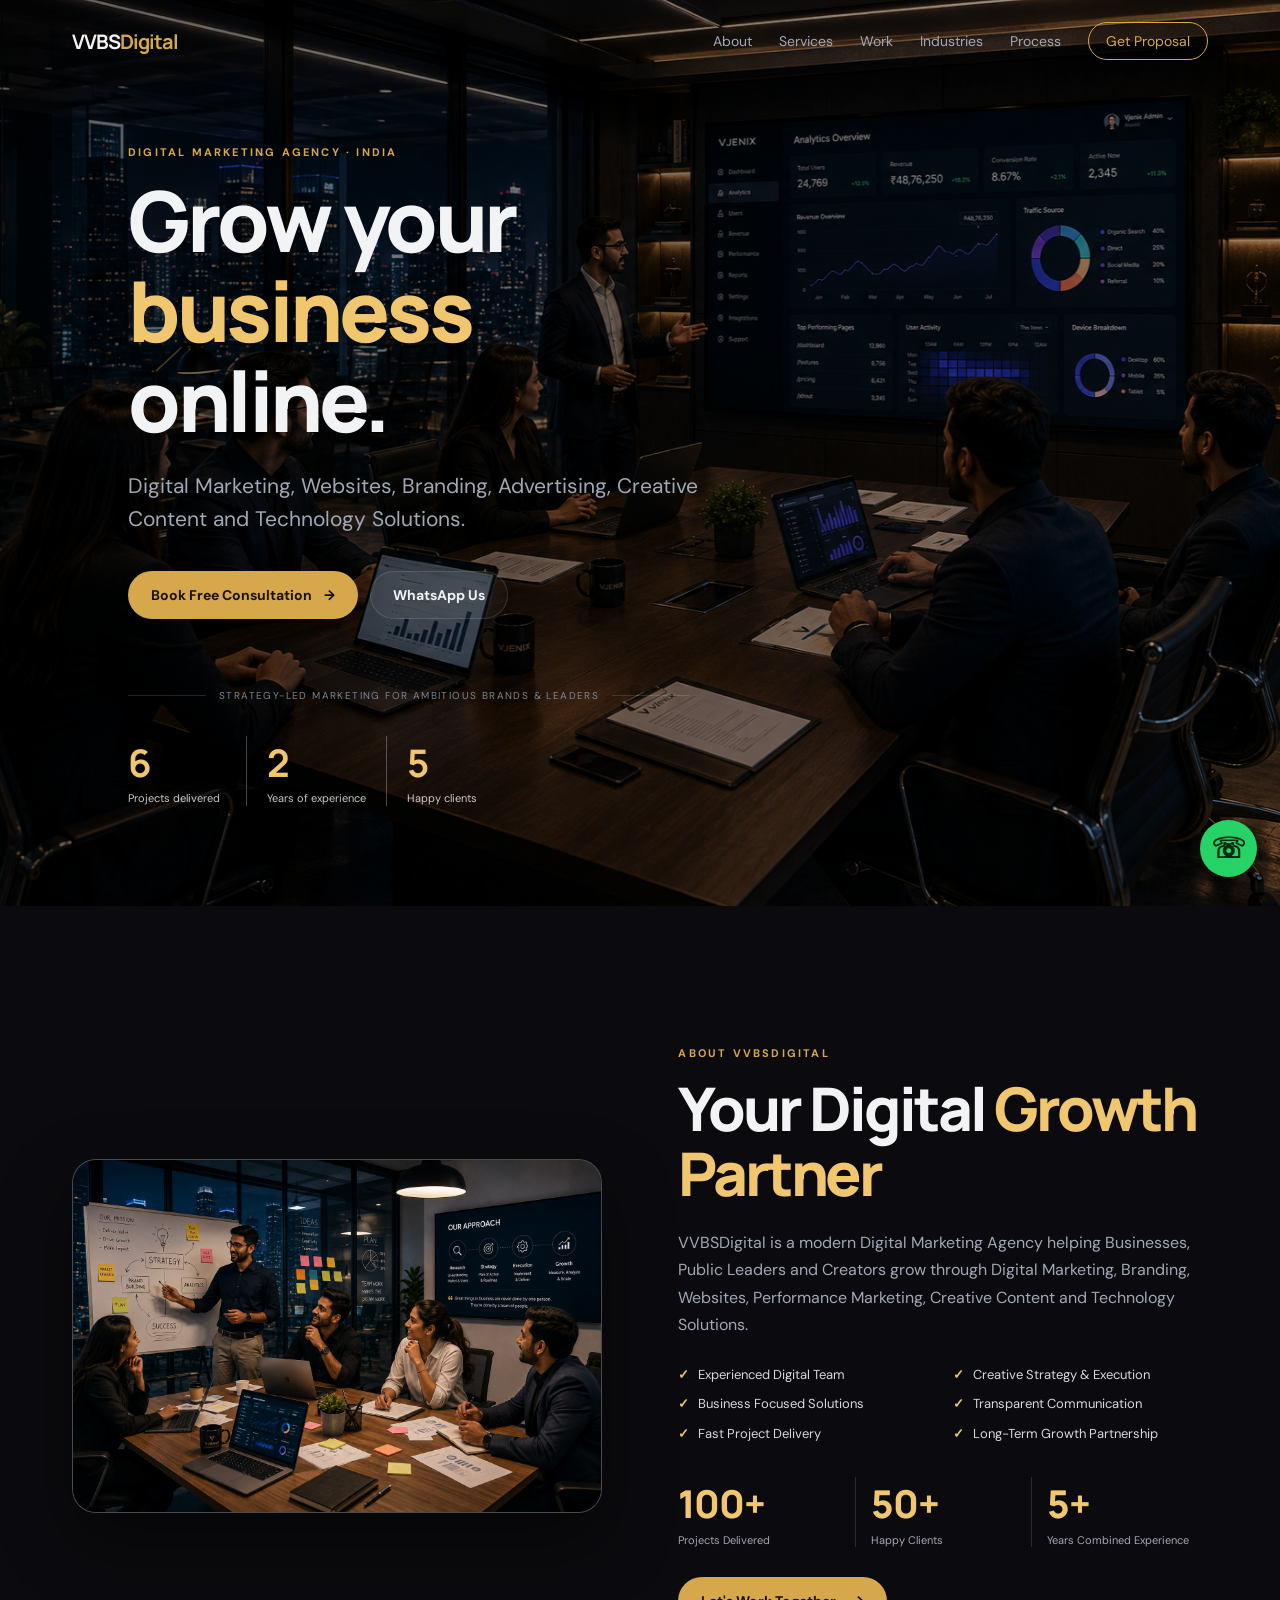
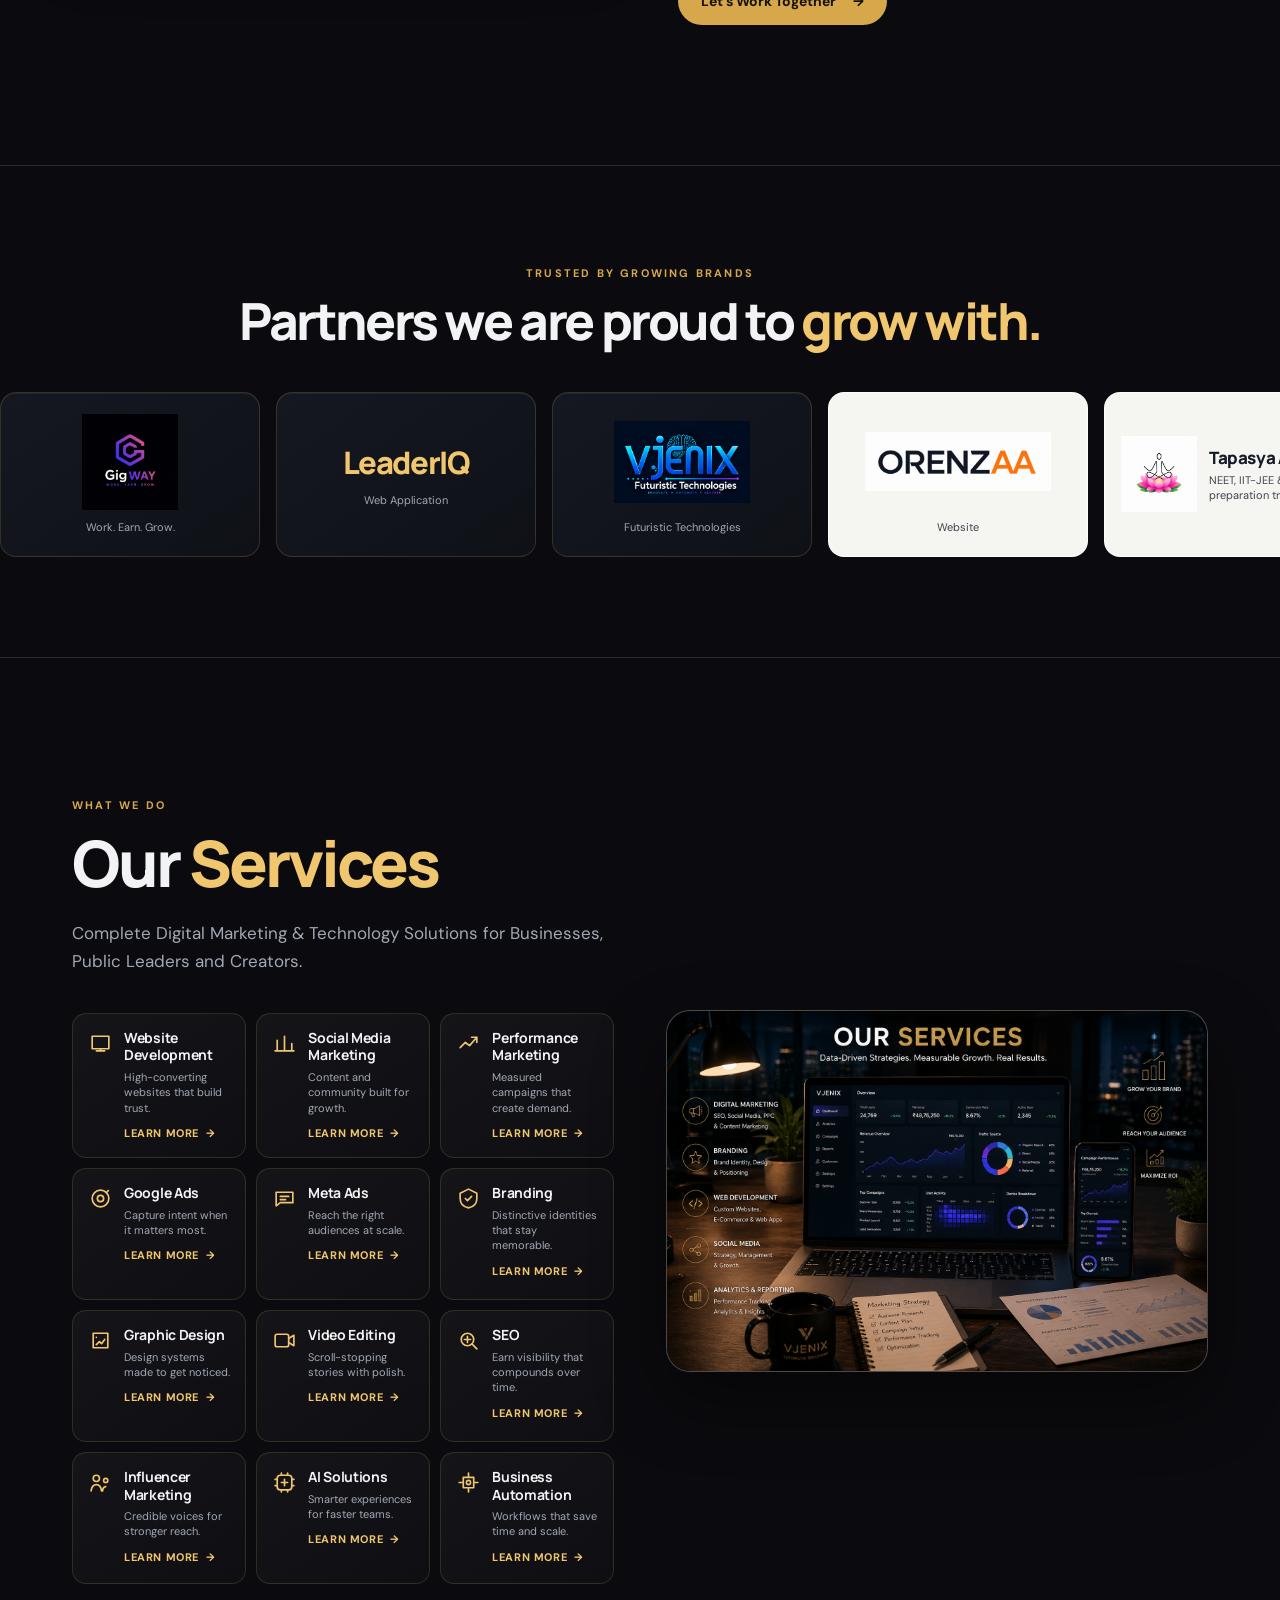
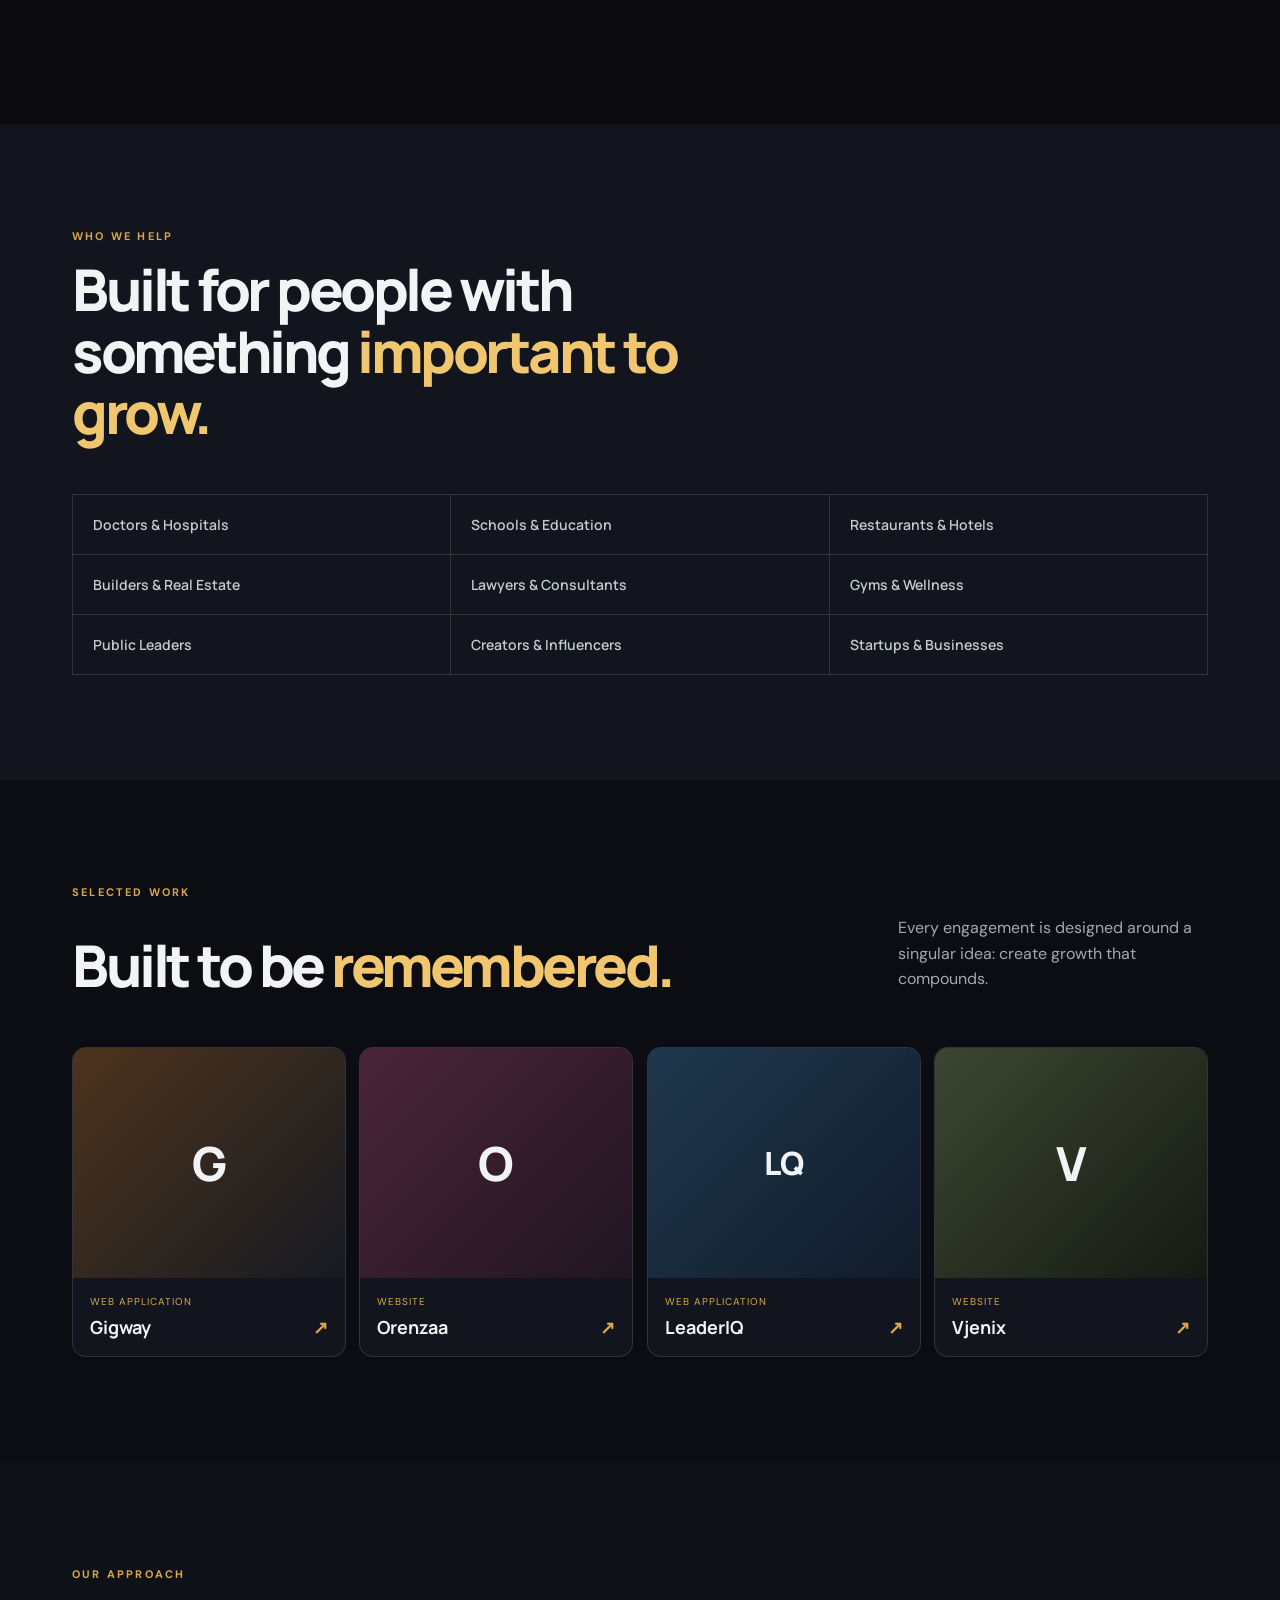
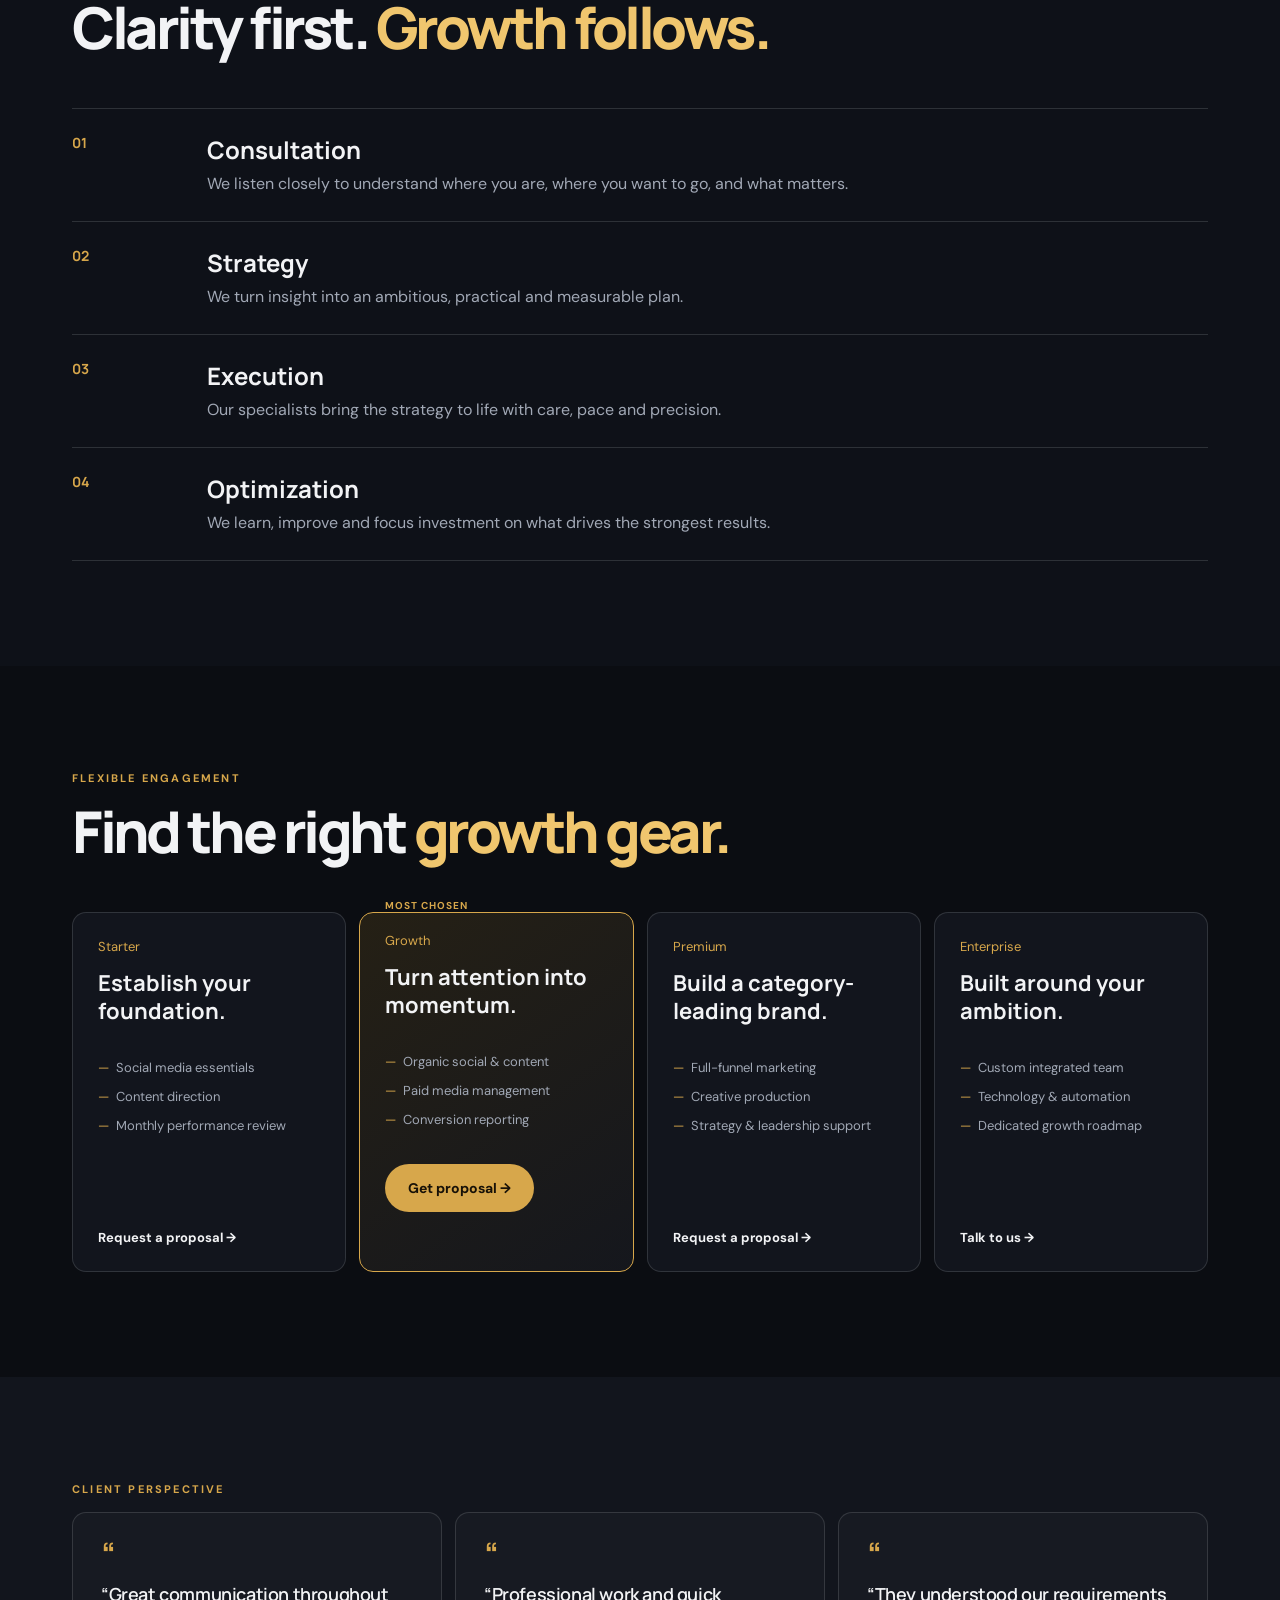
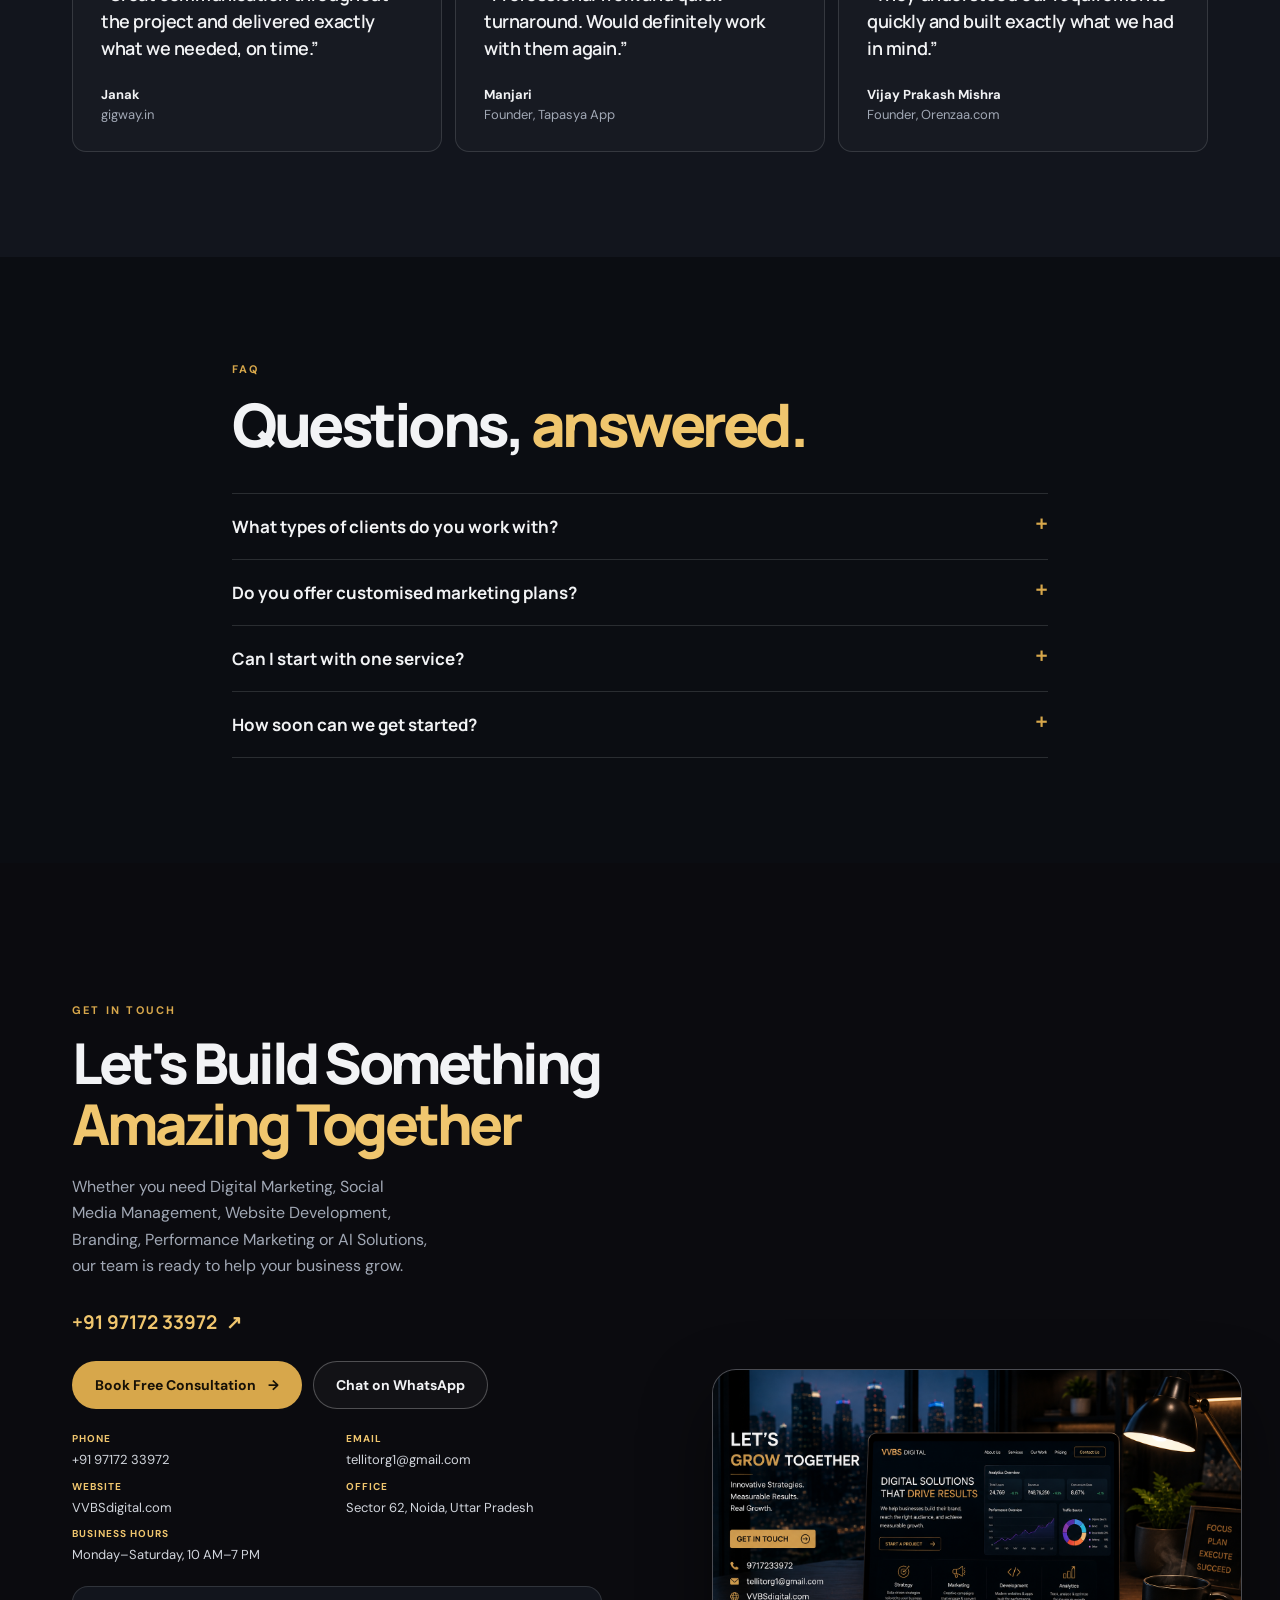
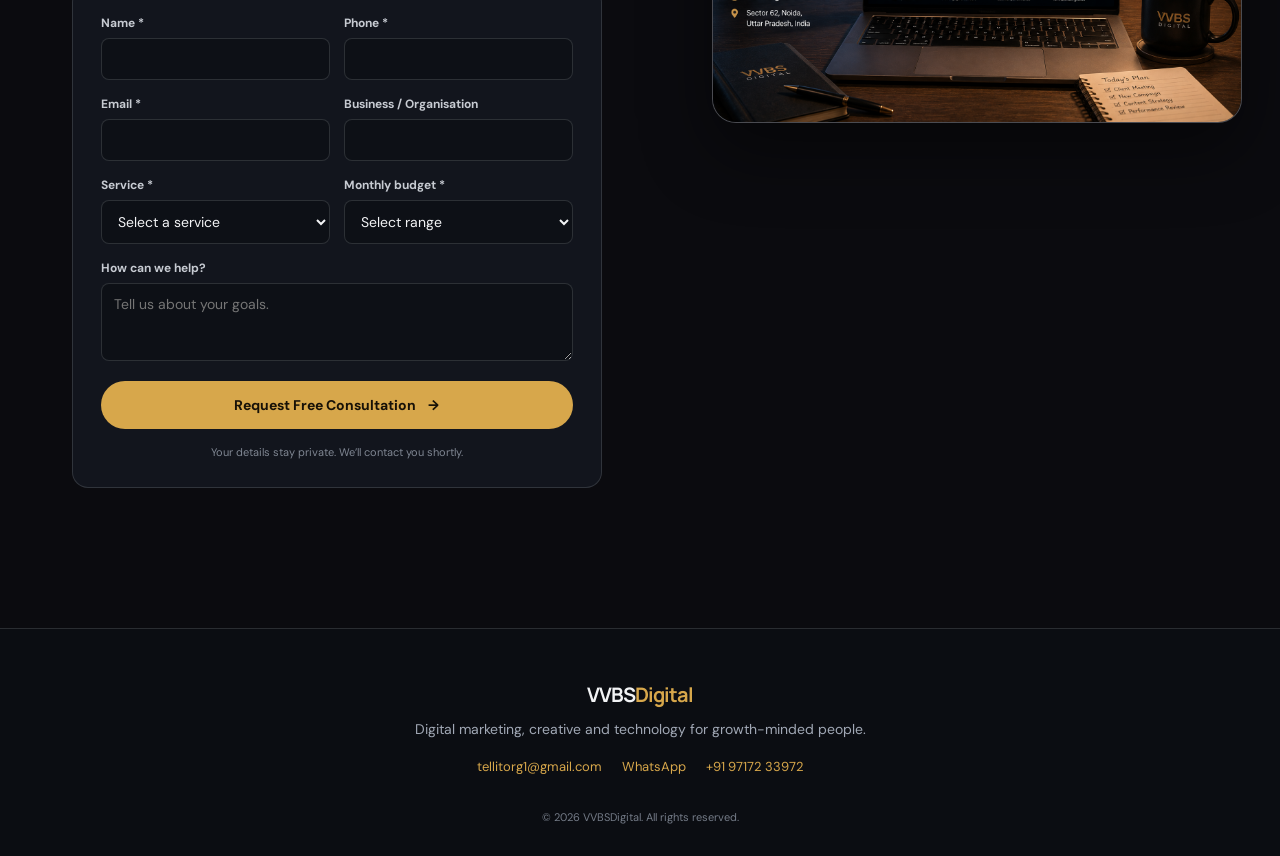
==== commit 128aafb7: "Add premium hero, about, services, contact, and client sections New parallax hero background, client" ====
--- a/index.html
+++ b/index.html
@@ -22,6 +22,11 @@
   <link rel="preconnect" href="https://fonts.gstatic.com" crossorigin>
   <link href="https://fonts.googleapis.com/css2?family=DM+Sans:wght@400;500;600;700&family=Manrope:wght@500;600;700;800&display=swap" rel="stylesheet">
   <link rel="stylesheet" href="css/style.css">
+  <link rel="stylesheet" href="css/hero-background.css">
+  <link rel="stylesheet" href="css/services-premium.css">
+  <link rel="stylesheet" href="css/about-premium.css">
+  <link rel="stylesheet" href="css/contact-premium.css">
+  <link rel="stylesheet" href="css/client-marquee.css">
 </head>
 <body>
   <div class="cursor-glow" id="cursor-glow" aria-hidden="true"></div>
@@ -29,15 +34,17 @@
     <div class="nav-inner">
       <a href="#top" class="logo" aria-label="VVBSDigital home">VVBS<span>Digital</span></a>
       <div class="nav-links">
-        <a href="#services">Services</a><a href="#work">Work</a><a href="#industries">Industries</a><a href="#process">Process</a>
+        <a href="#about">About</a><a href="#services">Services</a><a href="#work">Work</a><a href="#industries">Industries</a><a href="#process">Process</a>
         <a href="#enquiry" class="nav-cta">Get Proposal</a>
       </div>
     </div>
   </nav>
 
-  <header class="hero" id="top">
+  <header class="hero hero-with-image" id="top">
+    <div class="hero-media" aria-hidden="true"><img src="assets/vvbs-hero-background.png" alt=""></div>
+    <div class="hero-overlay" aria-hidden="true"></div>
     <div class="hero-orb orb-one"></div><div class="hero-orb orb-two"></div>
-    <div class="hero-content">
+    <div class="hero-content hero-content-left">
       <p class="eyebrow" data-animate>Digital Marketing Agency · India</p>
       <h1 data-animate>Grow your <em>business</em><br>online.</h1>
       <p class="hero-tagline" id="typing-tagline" aria-live="polite"></p>
@@ -46,6 +53,11 @@
         <a href="https://wa.me/919717233972?text=Hi%20VVBSDigital%2C%20I%20would%20like%20to%20discuss%20my%20digital%20growth." target="_blank" rel="noopener" class="btn btn-secondary">WhatsApp Us</a>
       </div>
       <div class="trust-line" data-animate><span></span> Strategy-led marketing for ambitious brands & leaders <span></span></div>
+      <div class="hero-metrics" aria-label="Agency highlights" data-animate>
+        <div><strong class="stat-number" data-target="6">0</strong><span>Projects delivered</span></div>
+        <div><strong class="stat-number" data-target="2">0</strong><span>Years of experience</span></div>
+        <div><strong class="stat-number" data-target="5">0</strong><span>Happy clients</span></div>
+      </div>
     </div>
   </header>
 
@@ -59,7 +71,76 @@
   </section>
 
   <main>
-    <section class="section" id="services">
+    <section class="about-premium" id="about">
+      <div class="section-inner about-premium-layout">
+        <figure class="about-visual" data-animate>
+          <img src="assets/vvbs-about-team.png" alt="VVBSDigital team in a collaborative strategy and planning session" loading="lazy" decoding="async">
+        </figure>
+        <div class="about-copy">
+          <p class="eyebrow" data-animate>About VVBSDigital</p>
+          <h2 data-animate>Your Digital <em>Growth Partner</em></h2>
+          <p class="about-description" data-animate>VVBSDigital is a modern Digital Marketing Agency helping Businesses, Public Leaders and Creators grow through Digital Marketing, Branding, Websites, Performance Marketing, Creative Content and Technology Solutions.</p>
+          <ul class="about-highlights" data-animate>
+            <li>Experienced Digital Team</li><li>Creative Strategy &amp; Execution</li><li>Business Focused Solutions</li><li>Transparent Communication</li><li>Fast Project Delivery</li><li>Long-Term Growth Partnership</li>
+          </ul>
+          <div class="about-stats" aria-label="VVBSDigital statistics" data-animate>
+            <div><strong class="stat-number" data-target="100">0</strong><span>Projects Delivered</span></div>
+            <div><strong class="stat-number" data-target="50">0</strong><span>Happy Clients</span></div>
+            <div><strong class="stat-number" data-target="5">0</strong><span>Years Combined Experience</span></div>
+          </div>
+          <a class="btn btn-primary about-cta" href="#enquiry">Let's Work Together <span>&rarr;</span></a>
+        </div>
+      </div>
+    </section>
+
+    <section class="client-marquee-section" aria-label="Our clients">
+      <div class="section-inner client-marquee-heading" data-animate><p class="eyebrow">Trusted by growing brands</p><h2>Partners we are proud to <em>grow with.</em></h2></div>
+      <div class="client-marquee" data-animate>
+        <div class="client-marquee-track">
+          <div class="client-marquee-set">
+            <article class="client-logo-card"><img src="assets/client-gigway.png" alt="Gigway"><span>Work. Earn. Grow.</span></article>
+            <article class="client-logo-card"><strong>LeaderIQ</strong><span>Web Application</span></article>
+            <article class="client-logo-card"><img src="assets/client-vjenix.png" alt="Vjenix"><span>Futuristic Technologies</span></article>
+            <article class="client-logo-card client-logo-light"><img src="assets/client-orenzaa.png" alt="Orenzaa"><span>Website</span></article>
+            <article class="client-logo-card client-logo-light client-tapasya"><img src="assets/client-tapasya.png" alt="Tapasya App"><div><strong>Tapasya App</strong><span>NEET, IIT-JEE &amp; UPSC preparation tracker</span></div></article>
+          </div>
+          <div class="client-marquee-set" aria-hidden="true">
+            <article class="client-logo-card"><img src="assets/client-gigway.png" alt=""><span>Work. Earn. Grow.</span></article>
+            <article class="client-logo-card"><strong>LeaderIQ</strong><span>Web Application</span></article>
+            <article class="client-logo-card"><img src="assets/client-vjenix.png" alt=""><span>Futuristic Technologies</span></article>
+            <article class="client-logo-card client-logo-light"><img src="assets/client-orenzaa.png" alt=""><span>Website</span></article>
+            <article class="client-logo-card client-logo-light client-tapasya"><img src="assets/client-tapasya.png" alt=""><div><strong>Tapasya App</strong><span>NEET, IIT-JEE &amp; UPSC preparation tracker</span></div></article>
+          </div>
+        </div>
+      </div>
+    </section>
+
+    <section class="services-premium" id="services">
+      <div class="section-inner services-premium-layout">
+        <div class="services-copy">
+          <p class="eyebrow" data-animate>What we do</p>
+          <h2 data-animate>Our <em>Services</em></h2>
+          <p class="services-intro" data-animate>Complete Digital Marketing &amp; Technology Solutions for Businesses, Public Leaders and Creators.</p>
+          <div class="services-premium-grid">
+            <article class="premium-service" data-animate><svg viewBox="0 0 24 24" aria-hidden="true"><path d="M4 5h16v12H4zM8 19h8M12 17v2"/></svg><div><h3>Website Development</h3><p>High-converting websites that build trust.</p><a href="#enquiry">Learn More <span>→</span></a></div></article>
+            <article class="premium-service" data-animate><svg viewBox="0 0 24 24" aria-hidden="true"><path d="M5 19V9m7 10V5m7 14v-7M3 19h18"/></svg><div><h3>Social Media Marketing</h3><p>Content and community built for growth.</p><a href="#enquiry">Learn More <span>→</span></a></div></article>
+            <article class="premium-service" data-animate><svg viewBox="0 0 24 24" aria-hidden="true"><path d="m4 16 5-5 4 3 7-8M15 6h5v5"/></svg><div><h3>Performance Marketing</h3><p>Measured campaigns that create demand.</p><a href="#enquiry">Learn More <span>→</span></a></div></article>
+            <article class="premium-service" data-animate><svg viewBox="0 0 24 24" aria-hidden="true"><circle cx="12" cy="12" r="8"/><circle cx="12" cy="12" r="3"/><path d="m17.5 6.5 2-2"/></svg><div><h3>Google Ads</h3><p>Capture intent when it matters most.</p><a href="#enquiry">Learn More <span>→</span></a></div></article>
+            <article class="premium-service" data-animate><svg viewBox="0 0 24 24" aria-hidden="true"><path d="M4 6h16v10H8l-4 3zM8 10h8M8 13h5"/></svg><div><h3>Meta Ads</h3><p>Reach the right audiences at scale.</p><a href="#enquiry">Learn More <span>→</span></a></div></article>
+            <article class="premium-service" data-animate><svg viewBox="0 0 24 24" aria-hidden="true"><path d="M12 3 4 7v5c0 5 3.4 8.1 8 9 4.6-.9 8-4 8-9V7zM9 12l2 2 4-4"/></svg><div><h3>Branding</h3><p>Distinctive identities that stay memorable.</p><a href="#enquiry">Learn More <span>→</span></a></div></article>
+            <article class="premium-service" data-animate><svg viewBox="0 0 24 24" aria-hidden="true"><path d="M5 5h14v14H5zM8 16l3-3 2 2 3-4M8 9h.01"/></svg><div><h3>Graphic Design</h3><p>Design systems made to get noticed.</p><a href="#enquiry">Learn More <span>→</span></a></div></article>
+            <article class="premium-service" data-animate><svg viewBox="0 0 24 24" aria-hidden="true"><rect x="3" y="6" width="13" height="12" rx="2"/><path d="m16 10 5-3v10l-5-3"/></svg><div><h3>Video Editing</h3><p>Scroll-stopping stories with polish.</p><a href="#enquiry">Learn More <span>→</span></a></div></article>
+            <article class="premium-service" data-animate><svg viewBox="0 0 24 24" aria-hidden="true"><circle cx="11" cy="11" r="6"/><path d="m16 16 4 4M8 11h6M11 8v6"/></svg><div><h3>SEO</h3><p>Earn visibility that compounds over time.</p><a href="#enquiry">Learn More <span>→</span></a></div></article>
+            <article class="premium-service" data-animate><svg viewBox="0 0 24 24" aria-hidden="true"><circle cx="8" cy="8" r="3"/><circle cx="17" cy="10" r="2"/><path d="M3 20c.5-4 2.2-6 5-6s4.5 2 5 6M14 20c.2-2.2 1.2-3.8 3-4"/></svg><div><h3>Influencer Marketing</h3><p>Credible voices for stronger reach.</p><a href="#enquiry">Learn More <span>→</span></a></div></article>
+            <article class="premium-service" data-animate><svg viewBox="0 0 24 24" aria-hidden="true"><rect x="5" y="5" width="14" height="14" rx="3"/><path d="M9 12h6M12 9v6M9 3v2m6-2v2M9 19v2m6-2v2M3 9h2m-2 6h2m14-6h2m-2 6h2"/></svg><div><h3>AI Solutions</h3><p>Smarter experiences for faster teams.</p><a href="#enquiry">Learn More <span>→</span></a></div></article>
+            <article class="premium-service" data-animate><svg viewBox="0 0 24 24" aria-hidden="true"><path d="M7 7h10v10H7zM3 12h4m10 0h4M12 3v4m0 10v4"/><circle cx="12" cy="12" r="2"/></svg><div><h3>Business Automation</h3><p>Workflows that save time and scale.</p><a href="#enquiry">Learn More <span>→</span></a></div></article>
+          </div>
+        </div>
+        <figure class="services-visual" data-animate><img src="assets/vvbs-services-visual.png" alt="Digital marketing analytics dashboard displayed on a laptop and phone" loading="lazy" decoding="async"></figure>
+      </div>
+    </section>
+
+    <section class="section legacy-services" aria-hidden="true">
       <div class="section-inner">
         <p class="eyebrow" data-animate>What we do</p>
         <div class="title-row" data-animate><h2>Everything your brand needs to <em>lead online.</em></h2><p>Strategic creative, media and technology—under one accountable growth partner.</p></div>
@@ -96,6 +177,6 @@
   </main>
   <footer class="footer"><div class="footer-inner"><a href="#top" class="logo">VVBS<span>Digital</span></a><p>Digital marketing, creative and technology for growth-minded people.</p><div><a href="mailto:tellitorg1@gmail.com">tellitorg1@gmail.com</a><a href="https://wa.me/919717233972" target="_blank" rel="noopener">WhatsApp</a><a href="tel:+919717233972">+91 97172 33972</a></div><small>© <span id="year"></span> VVBSDigital. All rights reserved.</small></div></footer>
   <a class="whatsapp-float" href="https://wa.me/919717233972?text=Hi%20VVBSDigital%2C%20I%20would%20like%20to%20discuss%20my%20digital%20growth." target="_blank" rel="noopener" aria-label="Chat with VVBSDigital on WhatsApp">☏</a>
-  <script src="js/main.js"></script><script src="js/enquiry.js"></script>
+  <script src="js/main.js"></script><script src="js/hero-parallax.js"></script><script src="js/enquiry.js"></script><script src="js/contact-premium.js"></script>
 </body>
 </html>
--- a/css/hero-background.css
+++ b/css/hero-background.css
@@ -0,0 +1,21 @@
+/* The supplied image is a media layer; headline, actions and metrics stay HTML above it. */
+.hero.hero-with-image { min-height: 94vh; overflow: hidden; justify-content: flex-start; text-align: left; isolation: isolate; background: #080a0e; }
+.hero-with-image::before, .hero-with-image::after, .hero-with-image .hero-orb { display: none; }
+.hero-media, .hero-overlay { position: absolute; inset: 0; }
+.hero-media { z-index: -2; overflow: hidden; }
+.hero-media img { display: block; width: 100%; height: 100%; object-fit: cover; object-position: 61% center; transform: scale(1.04); will-change: transform; animation: hero-image-in 900ms ease-out both; }
+.hero-overlay { z-index: -1; background: linear-gradient(90deg, rgba(0,0,0,.62) 0%, rgba(0,0,0,.52) 39%, rgba(0,0,0,.38) 100%); }
+.hero-content-left { width: min(100%, 680px); margin-left: max(24px, calc((100vw - 1200px) / 2 + 32px)); margin-right: 24px; }
+.hero-content-left .hero-tagline, .hero-content-left .trust-line { margin-left: 0; margin-right: 0; }
+.hero-content-left .hero-actions { justify-content: flex-start; }
+.hero-metrics { display: flex; gap: 0; margin-top: 34px; }
+.hero-metrics > div { min-width: 118px; padding: 0 20px; border-left: 1px solid rgba(255,255,255,.28); }
+.hero-metrics > div:first-child { border-left: 0; padding-left: 0; }
+.hero-metrics strong, .hero-metrics span { display: block; }
+.hero-metrics strong { color: var(--gold-light); font: 700 clamp(26px,3vw,38px) var(--head); }
+.hero-metrics span { margin-top: 3px; color: rgba(255,255,255,.78); font-size: 11px; line-height: 1.4; }
+.hero-with-image + .stats { display: none; }
+@keyframes hero-image-in { from { opacity: 0; transform: scale(1.09); } to { opacity: 1; transform: scale(1.04); } }
+@media (max-width: 800px) { .hero.hero-with-image { min-height: 92vh; } .hero-content-left { margin-left: 24px; } .hero-media img { object-position: 59% center; } .hero-overlay { background: linear-gradient(90deg,rgba(0,0,0,.62),rgba(0,0,0,.42)); } }
+@media (max-width: 560px) { .hero.hero-with-image { min-height: 90vh; padding-top: 120px; padding-bottom: 64px; } .hero-content-left { margin-left: 20px; margin-right: 20px; } .hero-media img { object-position: 64% center; } .hero-overlay { background: linear-gradient(90deg,rgba(0,0,0,.66),rgba(0,0,0,.45)); } .hero-metrics { margin-top: 28px; } .hero-metrics > div { min-width: 0; flex: 1; padding: 0 12px; } .hero-metrics span { font-size: 10px; } }
+@media (prefers-reduced-motion: reduce) { .hero-media img { animation: none; transform: scale(1.04) !important; } }
--- a/css/services-premium.css
+++ b/css/services-premium.css
@@ -0,0 +1,25 @@
+.services-premium { background: #0B0B0F; padding: 140px 0; position: relative; z-index: 1; }
+.services-premium-layout { display: grid; grid-template-columns: minmax(0, 1fr) minmax(0, 1fr); gap: clamp(30px, 4vw, 58px); align-items: center; }
+.services-copy h2 { font: 800 clamp(42px, 5vw, 66px)/1.08 var(--head); letter-spacing: -3px; margin: 0; }
+.services-copy h2 em { color: var(--gold-light); font-style: normal; }
+.services-intro { max-width: 620px; color: var(--muted); font-size: 17px; line-height: 1.65; margin: 22px 0 38px; }
+.services-premium-grid { display: grid; grid-template-columns: repeat(3, minmax(0, 1fr)); gap: 10px; }
+.premium-service { min-height: 132px; display: flex; gap: 11px; padding: 15px; border: 1px solid rgba(240,198,110,.14); border-radius: 14px; background: linear-gradient(145deg, rgba(255,255,255,.045), rgba(255,255,255,.018)); transition: transform .25s ease, border-color .25s ease, background .25s ease; }
+.premium-service:hover { transform: translateY(-5px); border-color: rgba(240,198,110,.58); background: rgba(240,198,110,.07); }
+.premium-service svg { flex: 0 0 25px; width: 25px; height: 25px; margin-top: 2px; fill: none; stroke: var(--gold-light); stroke-width: 1.6; stroke-linecap: round; stroke-linejoin: round; }
+.premium-service h3 { margin: 0 0 6px; font: 700 14px/1.25 var(--head); letter-spacing: -.3px; }
+.premium-service p { color: var(--muted); font-size: 11px; line-height: 1.4; margin: 0; }
+.premium-service a { display: inline-block; margin-top: 10px; color: var(--gold-light); font-size: 11px; font-weight: 700; text-transform: uppercase; letter-spacing: .6px; }
+.premium-service a span { padding-left: 3px; transition: padding .2s ease; }
+.premium-service a:hover span { padding-left: 7px; }
+.premium-service[data-animate] { transition: opacity .6s ease, transform .6s ease, border-color .25s ease, background .25s ease; }
+.premium-service:nth-child(2) { transition-delay: .04s; }.premium-service:nth-child(3) { transition-delay: .08s; }.premium-service:nth-child(4) { transition-delay: .08s; }.premium-service:nth-child(5) { transition-delay: .12s; }.premium-service:nth-child(6) { transition-delay: .12s; }.premium-service:nth-child(7) { transition-delay: .16s; }.premium-service:nth-child(8) { transition-delay: .16s; }.premium-service:nth-child(9) { transition-delay: .20s; }.premium-service:nth-child(10) { transition-delay: .20s; }.premium-service:nth-child(11) { transition-delay: .24s; }.premium-service:nth-child(12) { transition-delay: .24s; }
+.services-visual { margin: 0; align-self: center; overflow: hidden; border-radius: 24px; border: 1px solid rgba(255,255,255,.24); box-shadow: 0 28px 70px rgba(0,0,0,.45), inset 0 1px rgba(255,255,255,.15); background: #15110e; }
+.services-visual img { display: block; width: 100%; height: auto; aspect-ratio: 3 / 2; object-fit: cover; object-position: center; transition: transform .5s ease; }
+.services-visual:hover img { transform: scale(1.02); }
+.services-visual[data-animate] { transform: translateX(34px); }.services-visual[data-animate].in-view { transform: translateX(0); }
+.legacy-services { display: none; }
+@media (max-width: 1020px) { .services-premium-layout { grid-template-columns: minmax(0, 1fr) minmax(320px, .78fr); gap: 32px; }.services-premium-grid { grid-template-columns: repeat(2, minmax(0, 1fr)); }.premium-service { min-height: 128px; } }
+@media (max-width: 760px) { .services-premium { padding: 92px 0; }.services-premium-layout { grid-template-columns: 1fr; }.services-visual { grid-row: 1; }.services-copy { grid-row: 2; }.services-visual img { height: auto; max-height: none; object-position: center; }.services-intro { margin-bottom: 30px; }.services-premium-grid { grid-template-columns: repeat(2, minmax(0, 1fr)); }.services-visual[data-animate] { transform: translateY(24px); }.services-visual[data-animate].in-view { transform: translateY(0); } }
+@media (max-width: 520px) { .services-premium { padding: 74px 0; }.services-copy h2 { letter-spacing: -2px; }.services-intro { font-size: 15px; }.services-premium-grid { grid-template-columns: 1fr; }.premium-service { min-height: 122px; }.services-visual { border-radius: 18px; } }
+@media (prefers-reduced-motion: reduce) { .premium-service, .services-visual img { transition: none; }.services-visual:hover img { transform: none; } }
--- a/css/about-premium.css
+++ b/css/about-premium.css
@@ -0,0 +1,16 @@
+.about-premium { background: #0B0B0F; padding: 140px 0; position: relative; z-index: 1; }
+.about-premium-layout { display: grid; grid-template-columns: minmax(0, 1fr) minmax(0, 1fr); align-items: center; gap: clamp(38px, 6vw, 88px); }
+.about-visual { margin: 0; overflow: hidden; border: 1px solid rgba(255,255,255,.24); border-radius: 24px; background: #11131a; box-shadow: 0 28px 70px rgba(0,0,0,.45), inset 0 1px rgba(255,255,255,.16); }
+.about-visual img { display: block; width: 100%; height: auto; aspect-ratio: 3 / 2; object-fit: cover; object-position: center; transition: transform .5s ease; }
+.about-visual:hover img { transform: scale(1.02); }
+.about-visual[data-animate] { transform: translateX(-34px); }.about-visual[data-animate].in-view { transform: translateX(0); }
+.about-copy h2 { margin: 0; font: 800 clamp(40px, 4.7vw, 64px)/1.08 var(--head); letter-spacing: -3px; }.about-copy h2 em { color: var(--gold-light); font-style: normal; }
+.about-copy [data-animate] { transform: translateX(30px); }.about-copy [data-animate].in-view { transform: translateX(0); }.about-copy h2[data-animate] { transition-delay: .06s; }.about-copy .about-description[data-animate] { transition-delay: .12s; }.about-copy .about-highlights[data-animate] { transition-delay: .18s; }.about-copy .about-stats[data-animate] { transition-delay: .24s; }
+.about-description { color: var(--muted); font-size: 16px; line-height: 1.7; margin: 23px 0 28px; max-width: 610px; }
+.about-highlights { display: grid; grid-template-columns: repeat(2, minmax(0, 1fr)); gap: 12px 20px; margin: 0; padding: 0; list-style: none; }
+.about-highlights li { color: #d5d8df; font-size: 13px; line-height: 1.35; }.about-highlights li::before { content: '✓'; color: var(--gold-light); font-weight: 800; margin-right: 9px; }
+.about-stats { display: grid; grid-template-columns: repeat(3, 1fr); margin: 34px 0 28px; }.about-stats > div { border-left: 1px solid var(--line); padding: 0 15px; }.about-stats > div:first-child { border-left: 0; padding-left: 0; }.about-stats strong,.about-stats span { display: block; }.about-stats strong { color: var(--gold-light); font: 800 clamp(27px, 3vw, 40px) var(--head); letter-spacing: -1px; }.about-stats strong::after { content: '+'; }.about-stats span { color: var(--muted); font-size: 11px; line-height: 1.35; margin-top: 3px; }
+.about-cta { margin-top: 2px; }.about-cta span { padding-left: 5px; }
+@media (max-width: 800px) { .about-premium { padding: 92px 0; }.about-premium-layout { grid-template-columns: 1fr; gap: 38px; }.about-visual { grid-row: 1; }.about-copy { grid-row: 2; }.about-visual[data-animate] { transform: translateY(24px); }.about-visual[data-animate].in-view { transform: translateY(0); }.about-copy [data-animate] { transform: translateY(20px); }.about-copy [data-animate].in-view { transform: translateY(0); } }
+@media (max-width: 520px) { .about-premium { padding: 74px 0; }.about-copy h2 { letter-spacing: -2px; }.about-description { font-size: 15px; }.about-highlights { grid-template-columns: 1fr; gap: 10px; }.about-stats { margin-top: 28px; }.about-stats > div { padding: 0 10px; }.about-stats span { font-size: 10px; }.about-visual { border-radius: 18px; } }
+@media (prefers-reduced-motion: reduce) { .about-visual img { transition: none; }.about-visual:hover img { transform: none; } }
--- a/css/contact-premium.css
+++ b/css/contact-premium.css
@@ -0,0 +1,14 @@
+#enquiry.contact-section { background: #0B0B0F; padding: 140px 0; }
+#enquiry .contact-layout { grid-template-columns: minmax(0, 1fr) minmax(0, 1fr); column-gap: clamp(38px, 6vw, 88px); row-gap: 22px; align-items: start; }
+#enquiry .contact-layout > :first-child { grid-column: 1; grid-row: 1; }
+#enquiry .enquiry-card { grid-column: 1; grid-row: 2; max-width: none; width: 100%; }
+#enquiry .contact-visual { grid-column: 2; grid-row: 1 / span 2; align-self: center; margin: 0; overflow: hidden; border-radius: 24px; border: 1px solid rgba(255,255,255,.24); background: #11131a; box-shadow: 0 28px 70px rgba(0,0,0,.45), inset 0 1px rgba(255,255,255,.16); }
+#enquiry .contact-visual img { display: block; width: 100%; height: auto; aspect-ratio: 3 / 2; object-fit: cover; object-position: center; transition: transform .5s ease; }
+#enquiry .contact-visual:hover img { transform: scale(1.02); }
+#enquiry .contact-visual[data-animate] { transform: translateX(34px); }.contact-visual[data-animate].in-view { transform: translateX(0); }
+#enquiry .contact-layout > :first-child[data-animate], #enquiry .enquiry-card[data-animate] { transform: translateX(-30px); }#enquiry .contact-layout > :first-child[data-animate].in-view, #enquiry .enquiry-card[data-animate].in-view { transform: translateX(0); }
+#enquiry .contact-layout h2 { max-width: 640px; }.contact-actions { display: flex; gap: 11px; flex-wrap: wrap; margin: 26px 0 23px; }.contact-actions .btn-secondary { border-color: rgba(255,255,255,.26); color: var(--ink); }.contact-actions .btn-secondary:hover { border-color: var(--gold); color: var(--gold-light); transform: translateY(-2px); }
+.contact-information { display: grid; grid-template-columns: repeat(2, minmax(0,1fr)); gap: 10px 18px; max-width: 610px; }.contact-information a, .contact-information span { color: #d1d5dc; font-size: 13px; line-height: 1.4; }.contact-information b { display: block; color: var(--gold-light); font-size: 10px; letter-spacing: 1px; margin-bottom: 3px; text-transform: uppercase; }
+@media (max-width: 800px) { #enquiry.contact-section { padding: 92px 0; }#enquiry .contact-layout { grid-template-columns: 1fr; gap: 28px; }#enquiry .contact-layout > :first-child { grid-column: 1; grid-row: 1; }#enquiry .enquiry-card { grid-column: 1; grid-row: 2; }#enquiry .contact-visual { grid-column: 1; grid-row: 3; }#enquiry .contact-visual[data-animate] { transform: translateY(24px); }#enquiry .contact-visual[data-animate].in-view { transform: translateY(0); } }
+@media (max-width: 520px) { #enquiry.contact-section { padding: 74px 0; }.contact-information { grid-template-columns: 1fr; gap: 10px; }#enquiry .contact-visual { border-radius: 18px; }.contact-actions .btn { width: 100%; }.contact-actions { margin-top: 22px; } }
+@media (prefers-reduced-motion: reduce) { #enquiry .contact-visual img { transition: none; }#enquiry .contact-visual:hover img { transform: none; } }
--- a/css/client-marquee.css
+++ b/css/client-marquee.css
@@ -0,0 +1,7 @@
+.client-marquee-section { background: #0B0B0F; padding: 100px 0; overflow: hidden; position: relative; z-index: 1; border-top: 1px solid var(--line); border-bottom: 1px solid var(--line); }
+.client-marquee-heading { text-align: center; padding-bottom: 42px; }.client-marquee-heading .eyebrow { margin-bottom: 12px; }.client-marquee-heading h2 { margin: 0; font: 800 clamp(32px,4vw,52px)/1.12 var(--head); letter-spacing: -2.4px; }.client-marquee-heading h2 em { color: var(--gold-light); font-style: normal; }
+.client-marquee { width: 100%; }.client-marquee-track { width: max-content; display: flex; animation: client-marquee-scroll 35s linear infinite; }.client-marquee-set { display: flex; gap: 16px; padding-right: 16px; }
+.client-logo-card { width: 260px; height: 165px; display: flex; flex-direction: column; justify-content: center; align-items: center; gap: 10px; overflow: hidden; padding: 16px; border: 1px solid rgba(240,198,110,.16); border-radius: 16px; background: linear-gradient(145deg, #151821, #0f1117); box-shadow: inset 0 1px rgba(255,255,255,.06); }.client-logo-card img { display: block; width: 136px; height: 96px; object-fit: contain; }.client-logo-card > strong { color: var(--gold-light); font: 800 31px var(--head); letter-spacing: -1.4px; }.client-logo-card span { color: var(--muted); font-size: 11px; line-height: 1.35; text-align: center; }.client-logo-light { background: #f5f5f1; border-color: rgba(255,255,255,.7); }.client-logo-light span { color: #40434b; }.client-logo-light img { width: 186px; }.client-tapasya { flex-direction: row; gap: 12px; text-align: left; }.client-tapasya img { width: 76px; height: 76px; }.client-tapasya div { min-width: 0; }.client-tapasya strong { display: block; color: #171b27; font: 800 17px var(--head); letter-spacing: -.4px; margin-bottom: 4px; }.client-tapasya span { display: block; text-align: left; }
+.client-marquee:hover .client-marquee-track { animation-play-state: paused; }@keyframes client-marquee-scroll { from { transform: translateX(0); } to { transform: translateX(-50%); } }
+@media (max-width: 600px) { .client-marquee-section { padding: 74px 0; }.client-marquee-heading { padding: 0 20px 30px; }.client-logo-card { width: 220px; height: 148px; }.client-marquee-track { animation-duration: 28s; } }
+@media (prefers-reduced-motion: reduce) { .client-marquee-track { animation: none; transform: translateX(0); } .client-marquee-set[aria-hidden="true"] { display: none; } }
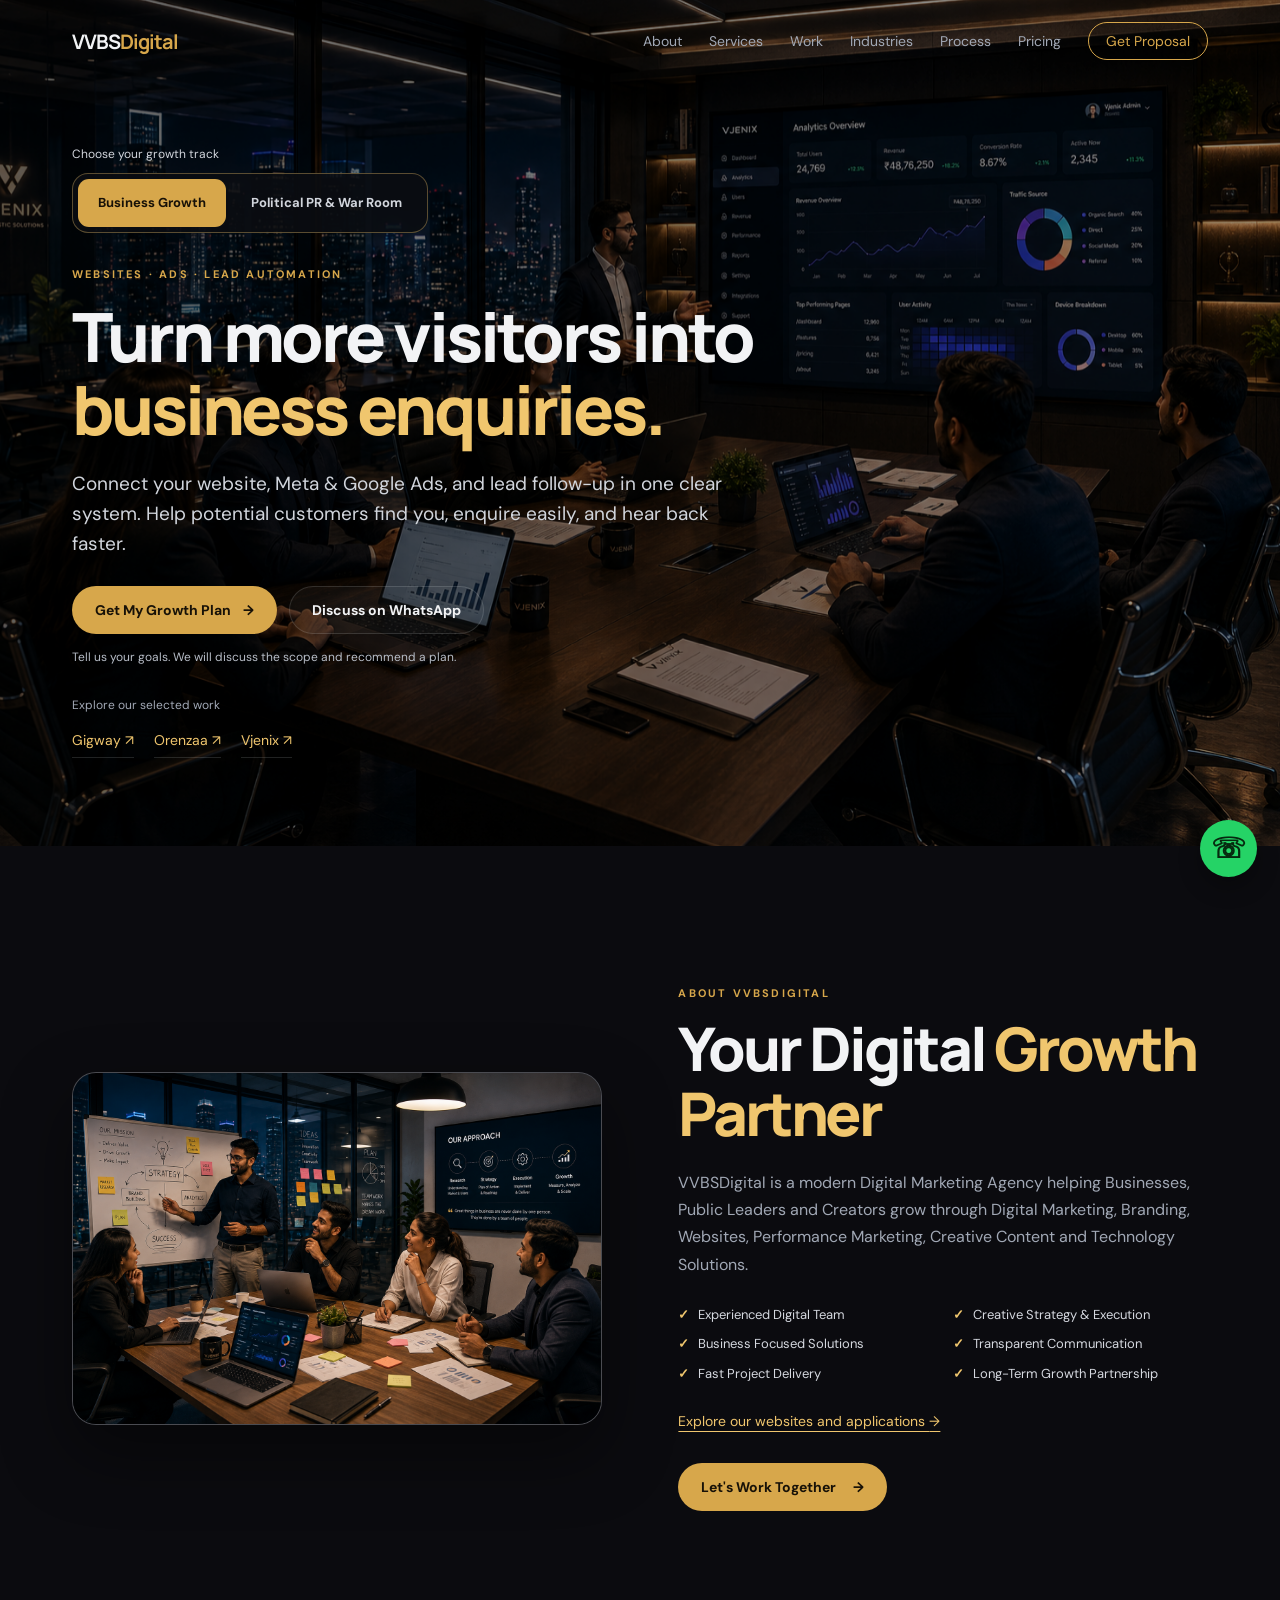
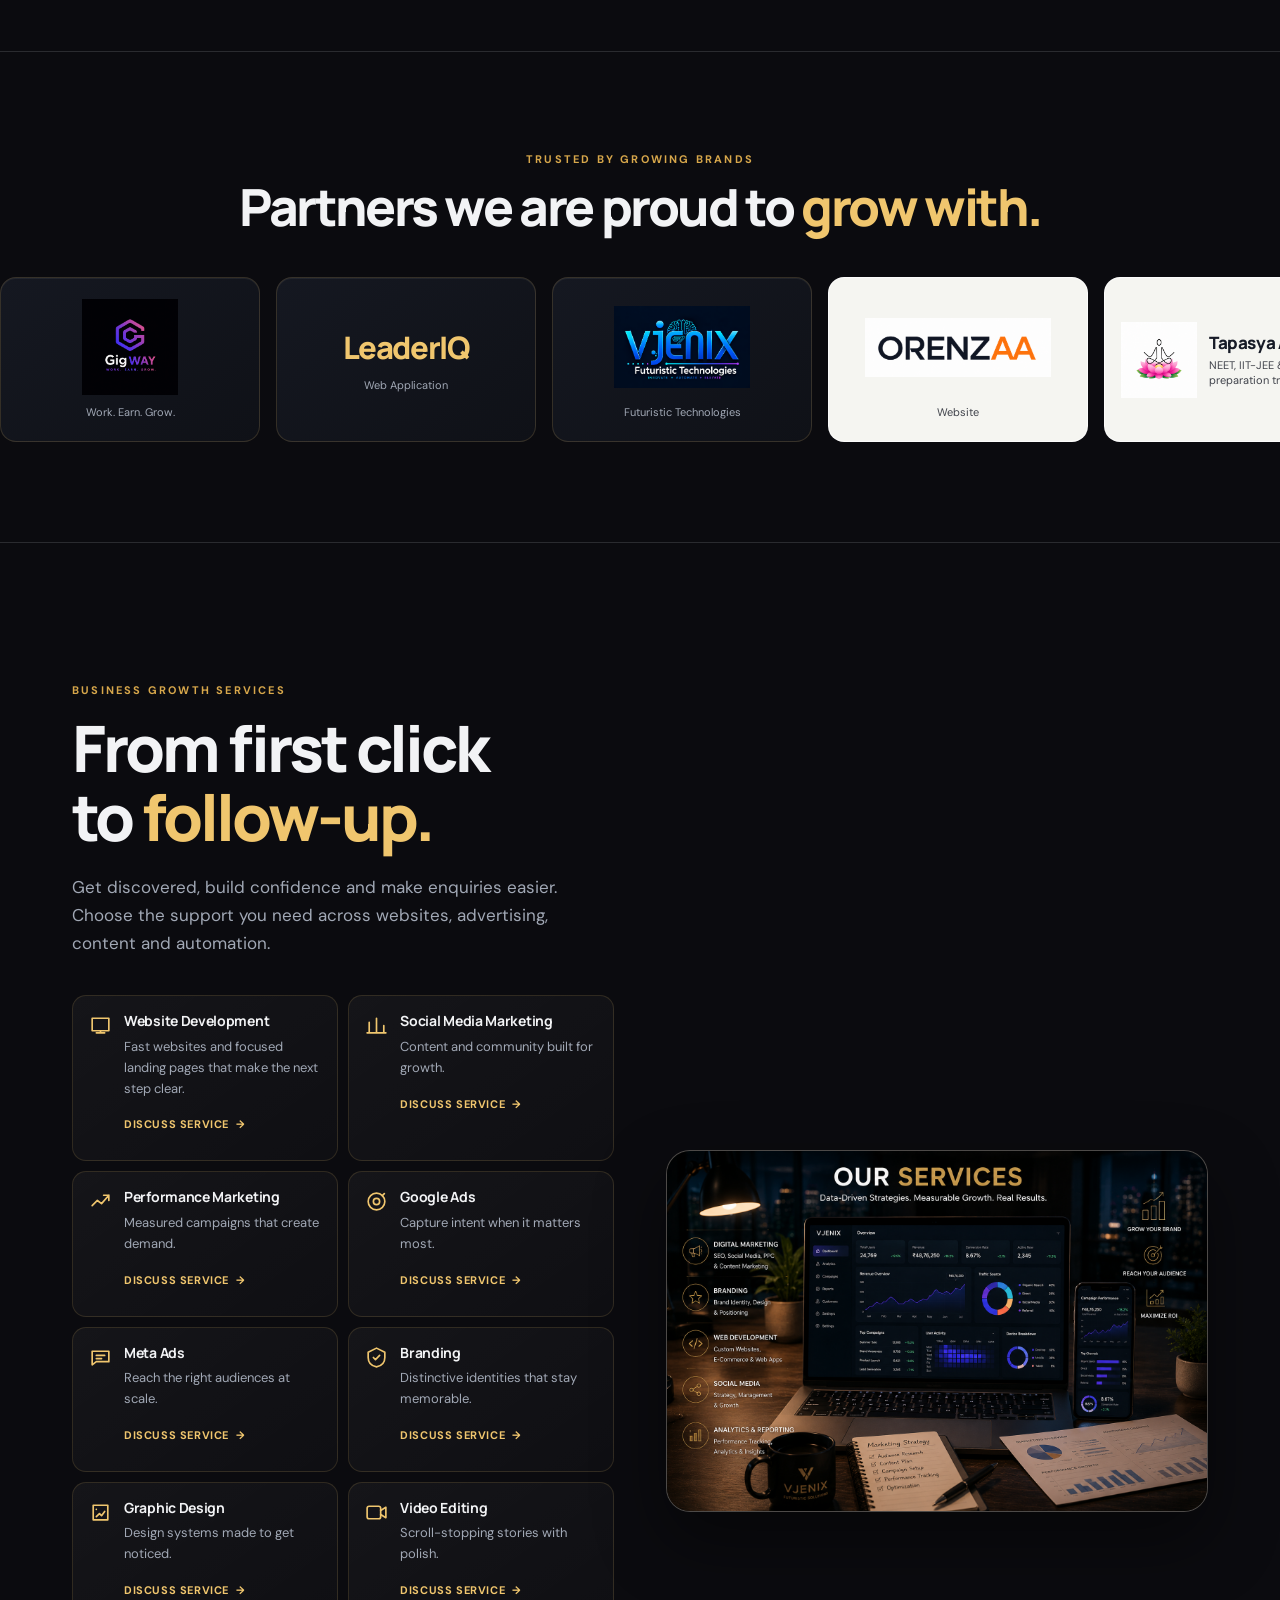
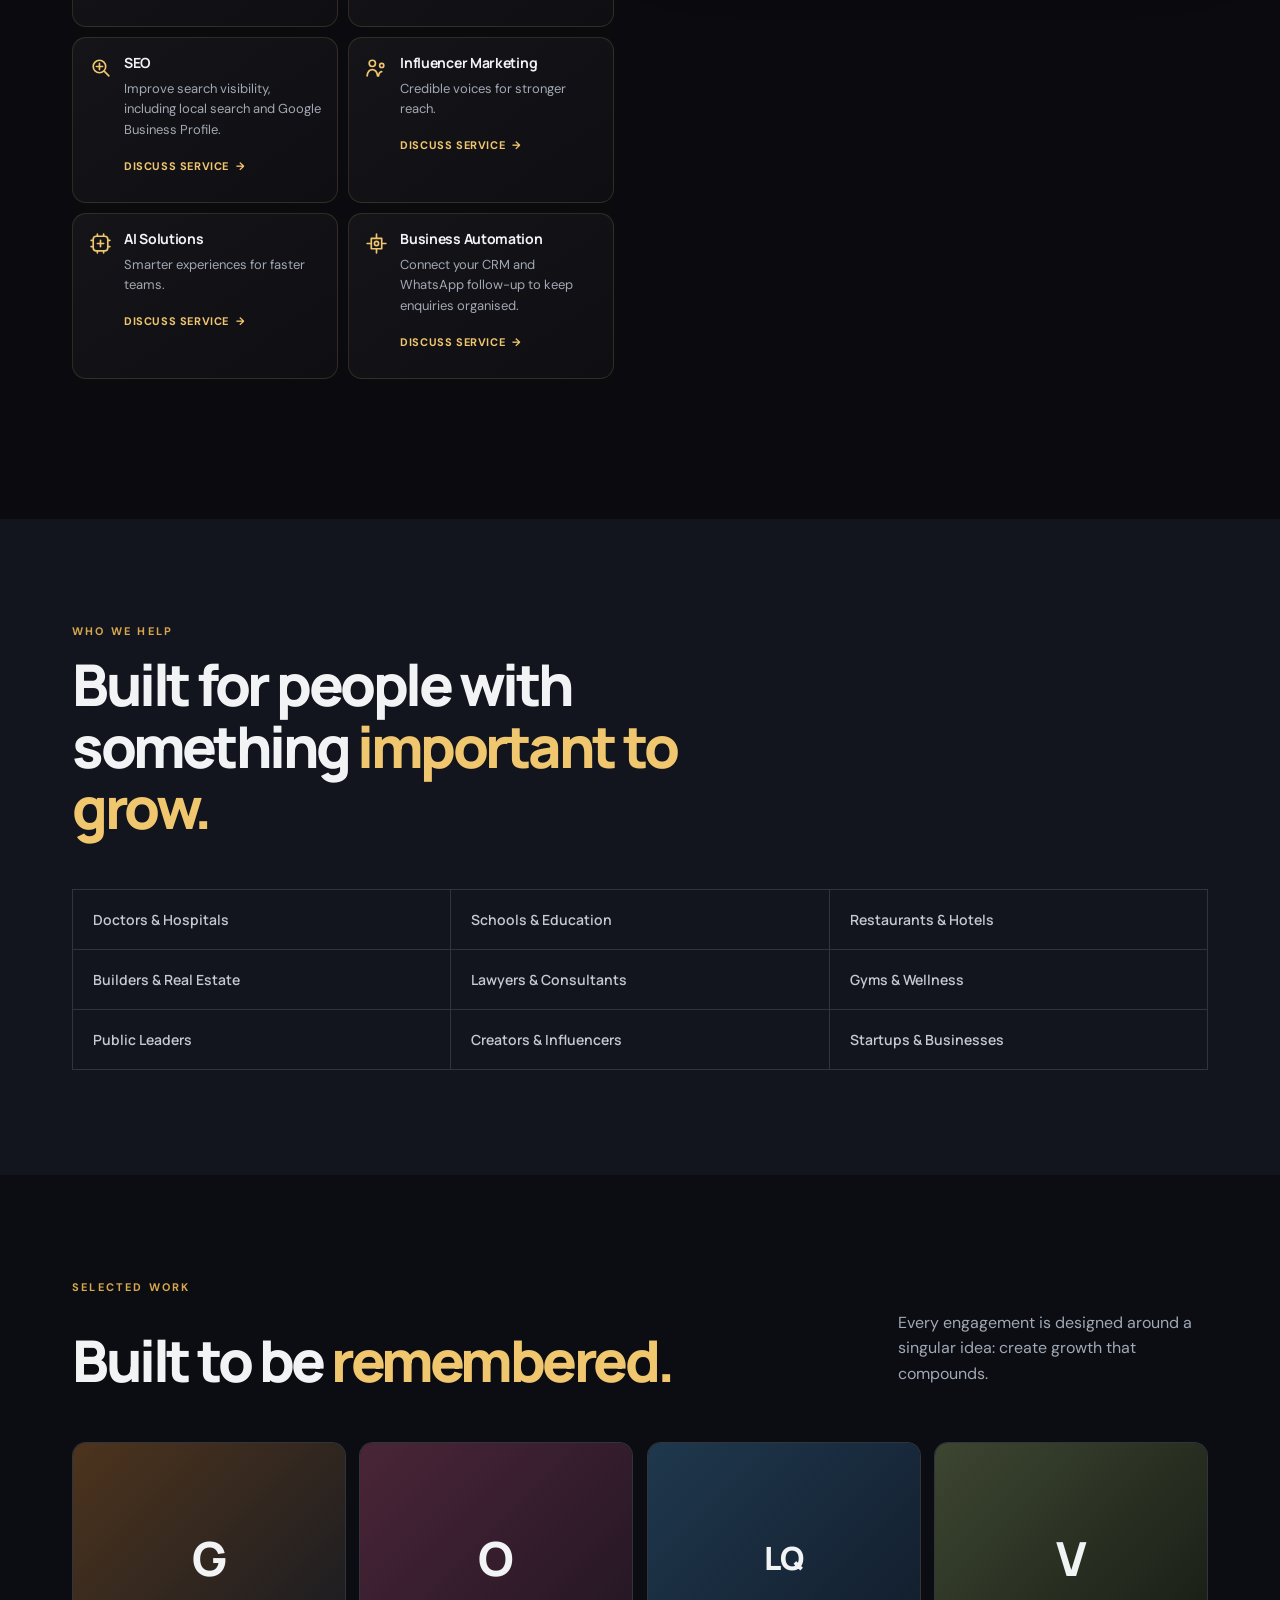
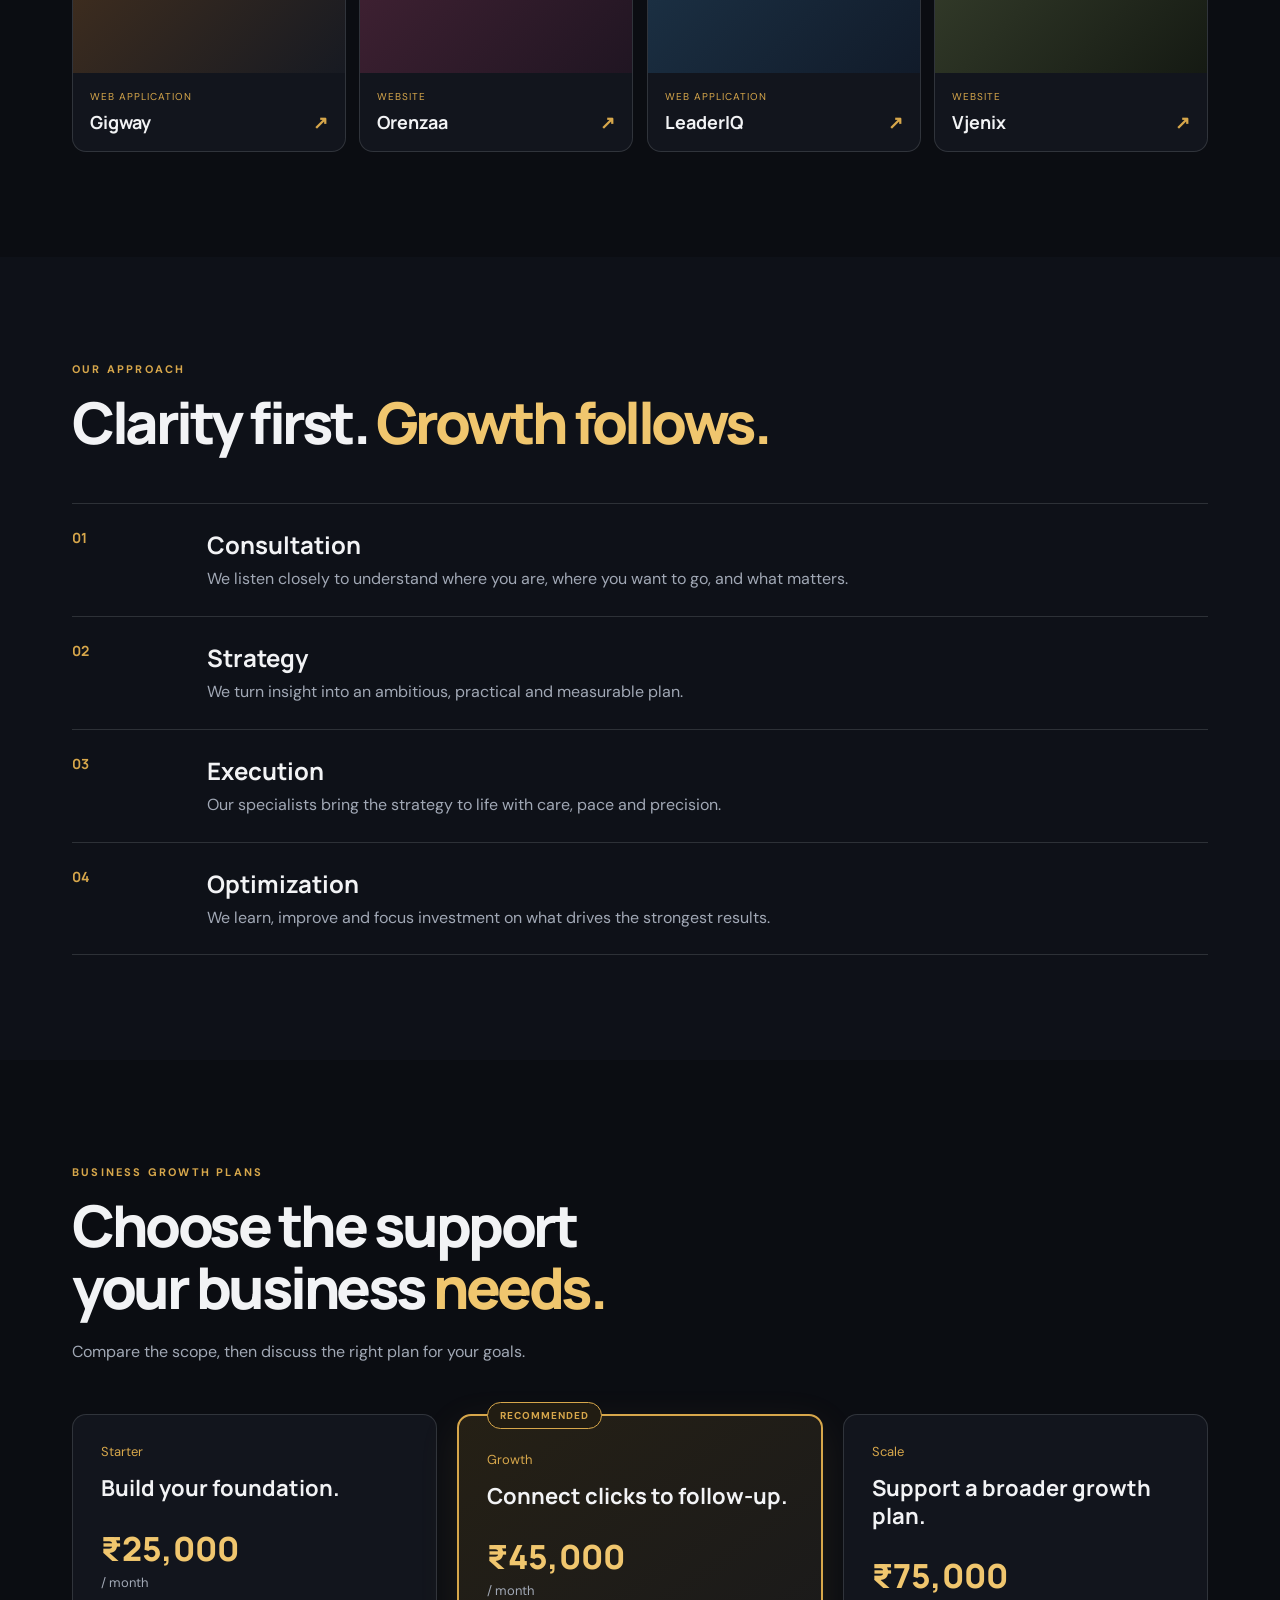
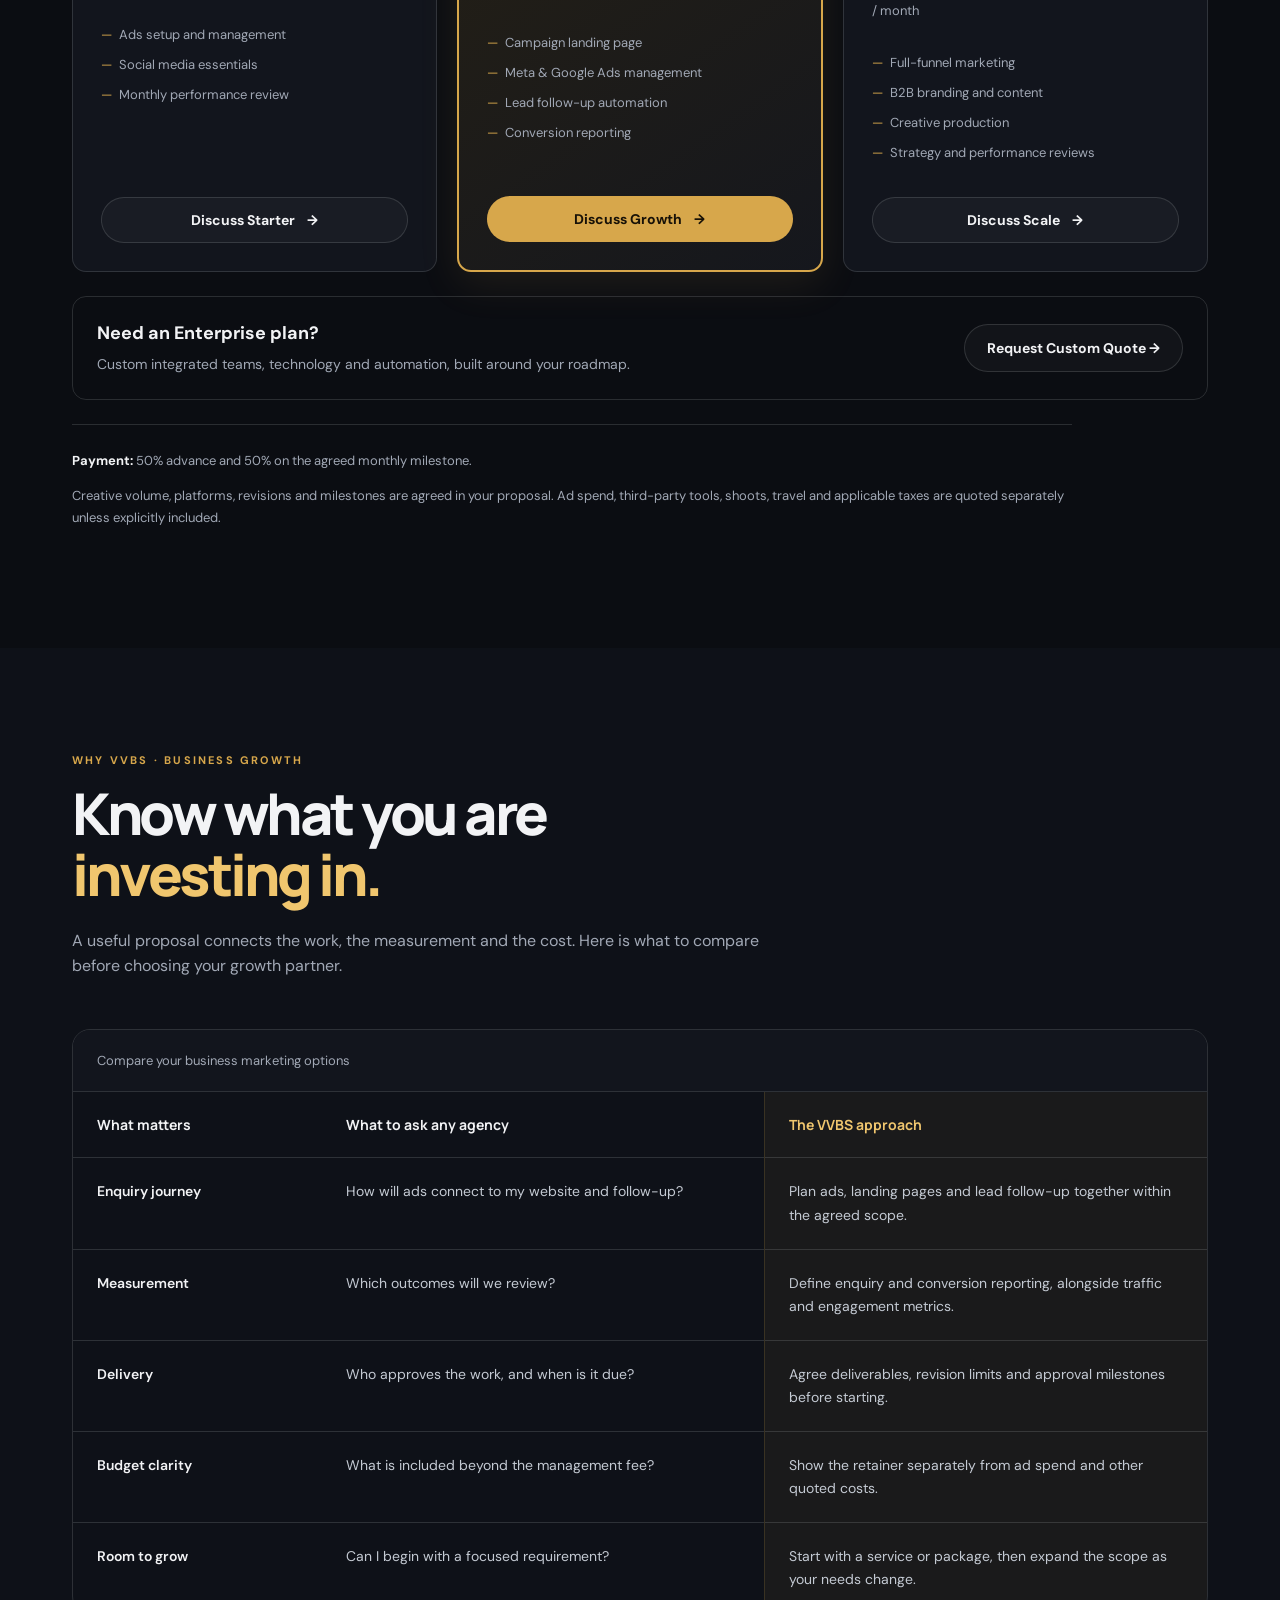
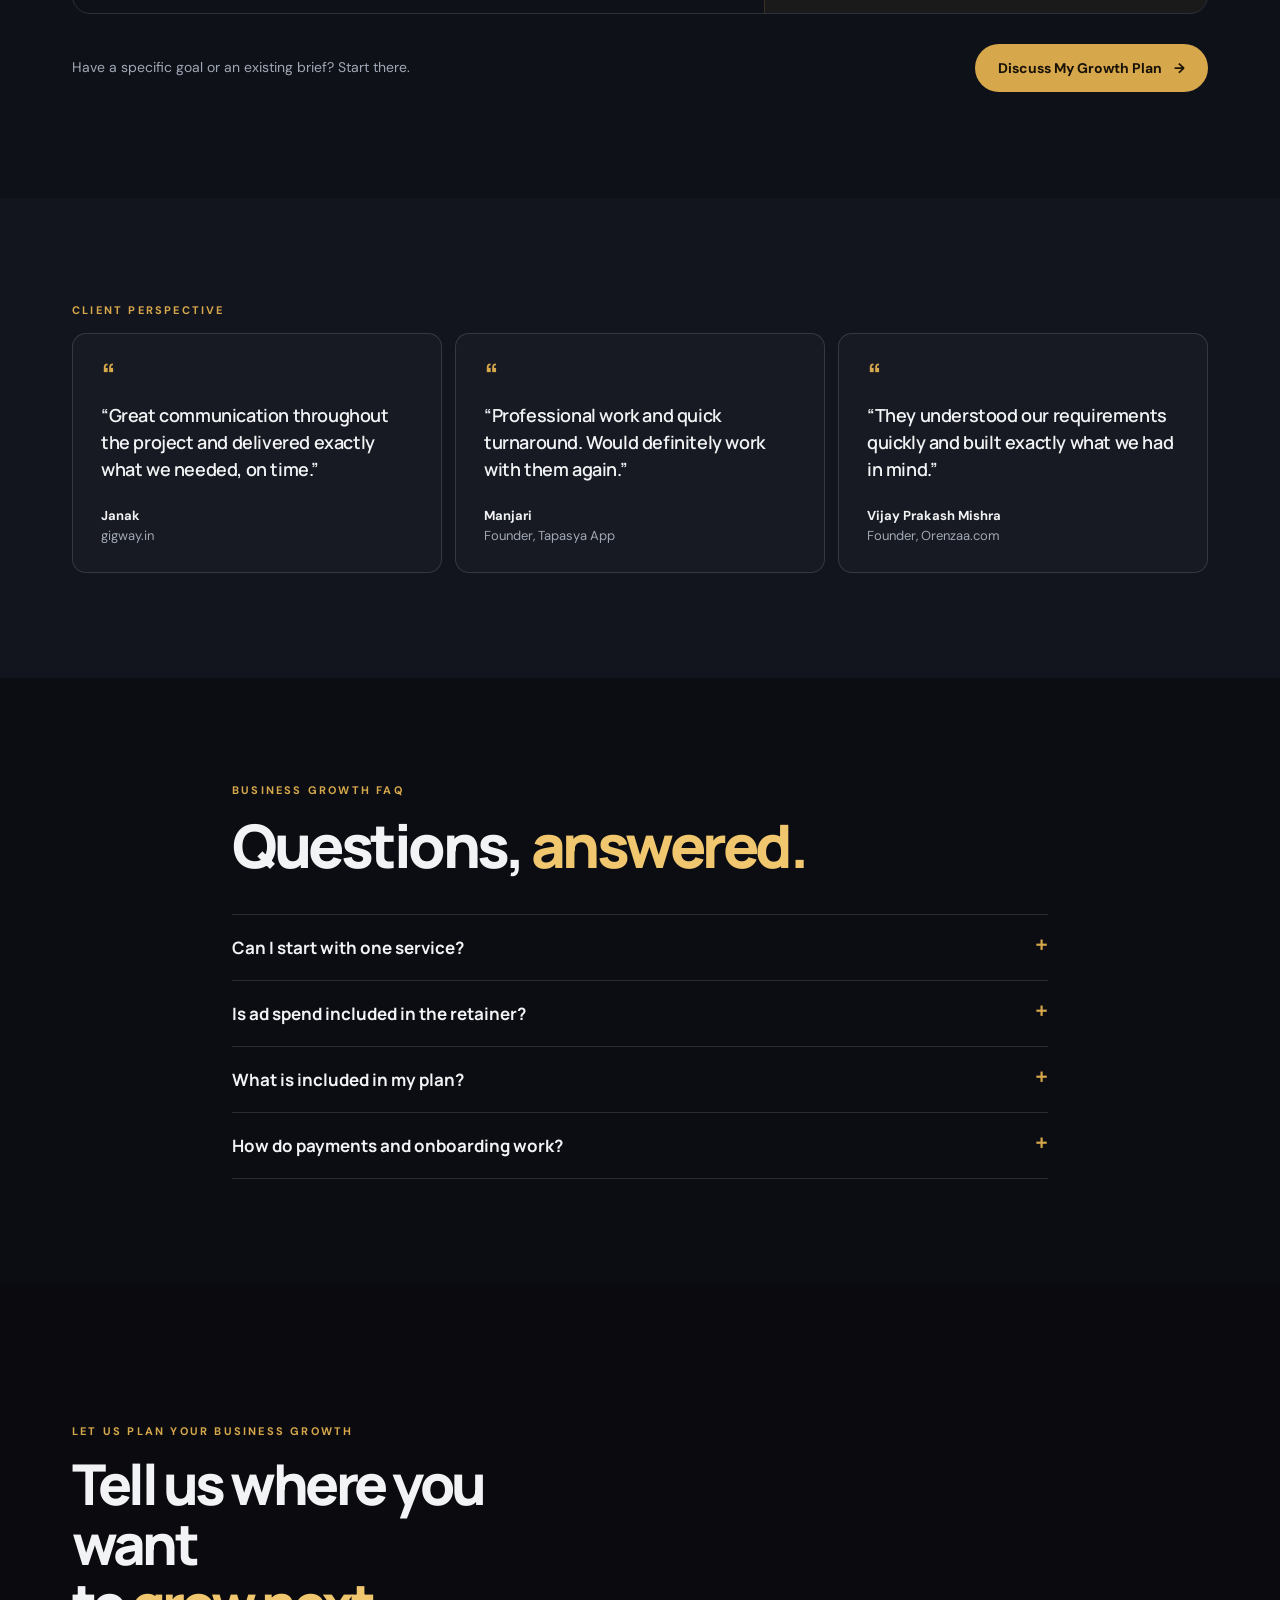
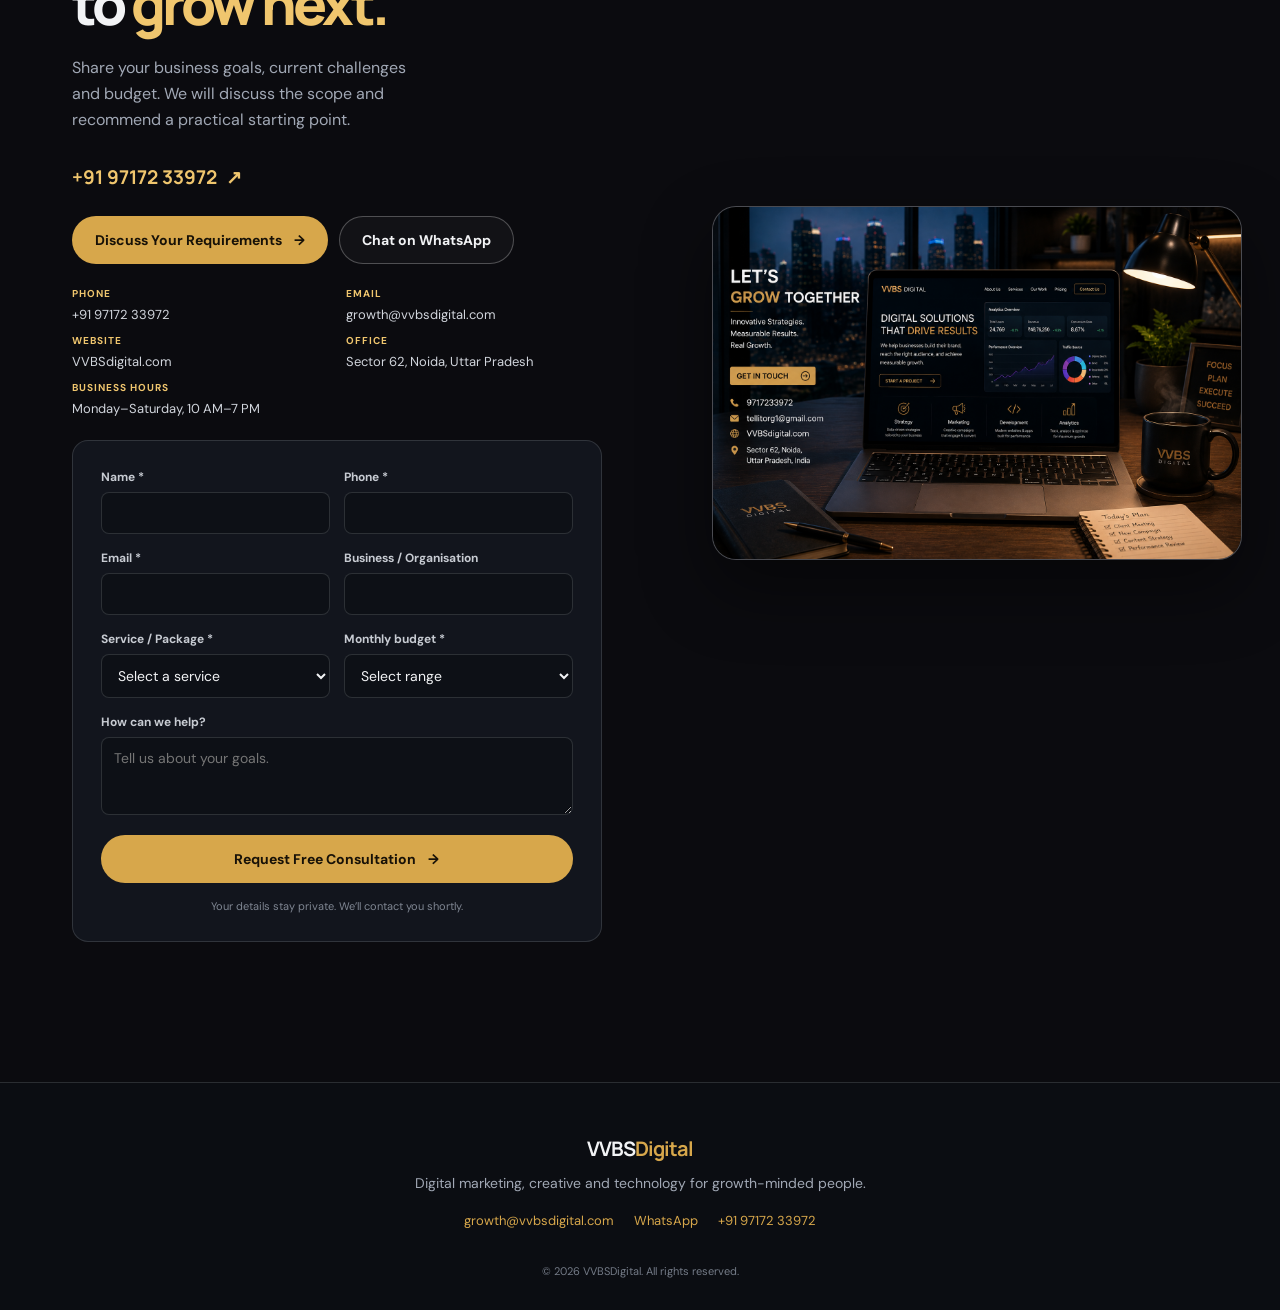
==== commit 8db060f1: "Add business and political wing journeys with pricing and enquiries" ====
--- a/index.html
+++ b/index.html
@@ -9,7 +9,13 @@
     gtag('js', new Date());
     gtag('config', 'AW-18313157343');
     function gtag_report_conversion(url) {
-      gtag('event', 'conversion', {send_to: 'AW-18313157343/1sJqCIrEic4cEN-1spxE', value: 1.0, currency: 'INR', event_callback: function(){ if (url) window.location = url; }});
+      let redirected = false;
+      const continueToContact = function() {
+        if (url && !redirected) { redirected = true; window.location.assign(url); }
+      };
+      // Keep the contact journey working when analytics is blocked or slow.
+      if (url) setTimeout(continueToContact, 1500);
+      gtag('event', 'conversion', {send_to: 'AW-18313157343/1sJqCIrEic4cEN-1spxE', value: 1.0, currency: 'INR', event_callback: continueToContact});
       return false;
     }
   </script>
@@ -27,14 +33,18 @@
   <link rel="stylesheet" href="css/about-premium.css">
   <link rel="stylesheet" href="css/contact-premium.css">
   <link rel="stylesheet" href="css/client-marquee.css">
+  <link rel="stylesheet" href="css/pricing.css">
+  <link rel="stylesheet" href="css/comparison.css">
+  <link rel="stylesheet" href="css/navigation.css">
 </head>
 <body>
   <div class="cursor-glow" id="cursor-glow" aria-hidden="true"></div>
   <nav class="navbar" id="navbar" aria-label="Primary navigation">
     <div class="nav-inner">
       <a href="#top" class="logo" aria-label="VVBSDigital home">VVBS<span>Digital</span></a>
-      <div class="nav-links">
-        <a href="#about">About</a><a href="#services">Services</a><a href="#work">Work</a><a href="#industries">Industries</a><a href="#process">Process</a>
+      <button class="nav-toggle" type="button" aria-controls="primary-links" aria-expanded="false">Menu <span aria-hidden="true">&#9776;</span></button>
+      <div class="nav-links" id="primary-links">
+        <a href="#about">About</a><a href="#services">Services</a><a href="#work">Work</a><a href="#industries">Industries</a><a href="#process">Process</a><a href="#packages">Pricing</a>
         <a href="#enquiry" class="nav-cta">Get Proposal</a>
       </div>
     </div>
@@ -45,32 +55,47 @@
     <div class="hero-overlay" aria-hidden="true"></div>
     <div class="hero-orb orb-one"></div><div class="hero-orb orb-two"></div>
     <div class="hero-content hero-content-left">
-      <p class="eyebrow" data-animate>Digital Marketing Agency · India</p>
-      <h1 data-animate>Grow your <em>business</em><br>online.</h1>
-      <p class="hero-tagline" id="typing-tagline" aria-live="polite"></p>
-      <div class="hero-actions" data-animate>
-        <a href="#enquiry" class="btn btn-primary">Book Free Consultation <span>→</span></a>
-        <a href="https://wa.me/919717233972?text=Hi%20VVBSDigital%2C%20I%20would%20like%20to%20discuss%20my%20digital%20growth." target="_blank" rel="noopener" class="btn btn-secondary">WhatsApp Us</a>
-      </div>
-      <div class="trust-line" data-animate><span></span> Strategy-led marketing for ambitious brands & leaders <span></span></div>
-      <div class="hero-metrics" aria-label="Agency highlights" data-animate>
-        <div><strong class="stat-number" data-target="6">0</strong><span>Projects delivered</span></div>
-        <div><strong class="stat-number" data-target="2">0</strong><span>Years of experience</span></div>
-        <div><strong class="stat-number" data-target="5">0</strong><span>Happy clients</span></div>
+      <div class="wing-selector">
+        <p id="wing-label">Choose your growth track</p>
+        <div class="wing-tabs" role="tablist" aria-labelledby="wing-label">
+          <button type="button" id="tab-business" role="tab" aria-selected="true" aria-controls="hero-business" tabindex="0" data-wing="business">Business Growth</button>
+          <button type="button" id="tab-political" role="tab" aria-selected="false" aria-controls="hero-political" tabindex="-1" data-wing="political">Political PR &amp; War Room</button>
+        </div>
+      </div>
+      <div class="wing-panel" id="hero-business" role="tabpanel" aria-labelledby="tab-business" tabindex="0">
+        <p class="eyebrow">Websites &middot; Ads &middot; Lead automation</p>
+        <h1>Turn more visitors into <em>business enquiries.</em></h1>
+        <p class="hero-tagline">Connect your website, Meta &amp; Google Ads, and lead follow-up in one clear system. Help potential customers find you, enquire easily, and hear back faster.</p>
+        <div class="hero-actions">
+          <a href="#enquiry" class="btn btn-primary" data-hero-project="Business Growth Plan">Get My Growth Plan <span aria-hidden="true">&rarr;</span></a>
+          <a href="https://wa.me/919717233972?text=Hi%20VVBS%20Digital%2C%20I%20would%20like%20to%20discuss%20business%20growth." target="_blank" rel="noopener" class="btn btn-secondary">Discuss on WhatsApp</a>
+        </div>
+        <p class="hero-next-step">Tell us your goals. We will discuss the scope and recommend a plan.</p>
+        <div class="hero-work-proof">
+          <p>Explore our selected work</p>
+          <a href="https://gigway.in" target="_blank" rel="noopener">Gigway &nearr;</a>
+          <a href="https://orenzaa.com" target="_blank" rel="noopener">Orenzaa &nearr;</a>
+          <a href="https://vjenix.com" target="_blank" rel="noopener">Vjenix &nearr;</a>
+        </div>
+      </div>
+      <div class="wing-panel" id="hero-political" role="tabpanel" aria-labelledby="tab-political" tabindex="0" hidden>
+        <p class="eyebrow">Campaign operations &middot; Content &middot; LeaderIQ</p>
+        <h1>Your campaign team. <em>Connected and coordinated.</em></h1>
+        <p class="hero-tagline">Bring campaign content, volunteer coordination and daily reporting into one organised workflow with VVBS Digital's campaign support and LeaderIQ.</p>
+        <div class="hero-actions">
+          <a href="#enquiry" class="btn btn-primary" data-hero-project="Political Campaign Proposal">Request Campaign Proposal <span aria-hidden="true">&rarr;</span></a>
+          <a href="#enquiry" class="btn btn-secondary" data-hero-project="LeaderIQ Demo">Request LeaderIQ Demo</a>
+        </div>
+        <p class="hero-next-step">Discuss your campaign needs, team setup and support requirements.</p>
+        <div class="hero-work-proof">
+          <p>Explore the platform</p>
+          <a href="https://leaderiq.in" target="_blank" rel="noopener">Explore LeaderIQ &nearr;</a>
+        </div>
       </div>
     </div>
   </header>
 
-  <section class="stats" aria-label="Agency highlights" data-animate>
-    <div class="stats-inner">
-      <div class="stat"><strong class="stat-number" data-target="6">0</strong><p>Projects Delivered</p></div>
-      <div class="stat"><strong class="stat-number" data-target="2">0</strong><p>Years of Experience</p></div>
-      <div class="stat"><strong class="stat-number" data-target="5">0</strong><p>Happy Clients</p></div>
-      <div class="stat"><strong>360°</strong><p>Growth Partner</p></div>
-    </div>
-  </section>
-
-  <main>
+<main>
     <section class="about-premium" id="about">
       <div class="section-inner about-premium-layout">
         <figure class="about-visual" data-animate>
@@ -83,11 +108,7 @@
           <ul class="about-highlights" data-animate>
             <li>Experienced Digital Team</li><li>Creative Strategy &amp; Execution</li><li>Business Focused Solutions</li><li>Transparent Communication</li><li>Fast Project Delivery</li><li>Long-Term Growth Partnership</li>
           </ul>
-          <div class="about-stats" aria-label="VVBSDigital statistics" data-animate>
-            <div><strong class="stat-number" data-target="100">0</strong><span>Projects Delivered</span></div>
-            <div><strong class="stat-number" data-target="50">0</strong><span>Happy Clients</span></div>
-            <div><strong class="stat-number" data-target="5">0</strong><span>Years Combined Experience</span></div>
-          </div>
+          <p class="about-work-link" data-animate><a href="#work">Explore our websites and applications <span aria-hidden="true">&rarr;</span></a></p>
           <a class="btn btn-primary about-cta" href="#enquiry">Let's Work Together <span>&rarr;</span></a>
         </div>
       </div>
@@ -116,47 +137,54 @@
     </section>
 
     <section class="services-premium" id="services">
-      <div class="section-inner services-premium-layout">
+      <div class="section-inner services-premium-layout" data-wing-content="business">
         <div class="services-copy">
-          <p class="eyebrow" data-animate>What we do</p>
-          <h2 data-animate>Our <em>Services</em></h2>
-          <p class="services-intro" data-animate>Complete Digital Marketing &amp; Technology Solutions for Businesses, Public Leaders and Creators.</p>
+          <p class="eyebrow" data-animate>Business growth services</p>
+          <h2 data-animate>From first click<br>to <em>follow-up.</em></h2>
+          <p class="services-intro" data-animate>Get discovered, build confidence and make enquiries easier. Choose the support you need across websites, advertising, content and automation.</p>
           <div class="services-premium-grid">
-            <article class="premium-service" data-animate><svg viewBox="0 0 24 24" aria-hidden="true"><path d="M4 5h16v12H4zM8 19h8M12 17v2"/></svg><div><h3>Website Development</h3><p>High-converting websites that build trust.</p><a href="#enquiry">Learn More <span>→</span></a></div></article>
-            <article class="premium-service" data-animate><svg viewBox="0 0 24 24" aria-hidden="true"><path d="M5 19V9m7 10V5m7 14v-7M3 19h18"/></svg><div><h3>Social Media Marketing</h3><p>Content and community built for growth.</p><a href="#enquiry">Learn More <span>→</span></a></div></article>
-            <article class="premium-service" data-animate><svg viewBox="0 0 24 24" aria-hidden="true"><path d="m4 16 5-5 4 3 7-8M15 6h5v5"/></svg><div><h3>Performance Marketing</h3><p>Measured campaigns that create demand.</p><a href="#enquiry">Learn More <span>→</span></a></div></article>
-            <article class="premium-service" data-animate><svg viewBox="0 0 24 24" aria-hidden="true"><circle cx="12" cy="12" r="8"/><circle cx="12" cy="12" r="3"/><path d="m17.5 6.5 2-2"/></svg><div><h3>Google Ads</h3><p>Capture intent when it matters most.</p><a href="#enquiry">Learn More <span>→</span></a></div></article>
-            <article class="premium-service" data-animate><svg viewBox="0 0 24 24" aria-hidden="true"><path d="M4 6h16v10H8l-4 3zM8 10h8M8 13h5"/></svg><div><h3>Meta Ads</h3><p>Reach the right audiences at scale.</p><a href="#enquiry">Learn More <span>→</span></a></div></article>
-            <article class="premium-service" data-animate><svg viewBox="0 0 24 24" aria-hidden="true"><path d="M12 3 4 7v5c0 5 3.4 8.1 8 9 4.6-.9 8-4 8-9V7zM9 12l2 2 4-4"/></svg><div><h3>Branding</h3><p>Distinctive identities that stay memorable.</p><a href="#enquiry">Learn More <span>→</span></a></div></article>
-            <article class="premium-service" data-animate><svg viewBox="0 0 24 24" aria-hidden="true"><path d="M5 5h14v14H5zM8 16l3-3 2 2 3-4M8 9h.01"/></svg><div><h3>Graphic Design</h3><p>Design systems made to get noticed.</p><a href="#enquiry">Learn More <span>→</span></a></div></article>
-            <article class="premium-service" data-animate><svg viewBox="0 0 24 24" aria-hidden="true"><rect x="3" y="6" width="13" height="12" rx="2"/><path d="m16 10 5-3v10l-5-3"/></svg><div><h3>Video Editing</h3><p>Scroll-stopping stories with polish.</p><a href="#enquiry">Learn More <span>→</span></a></div></article>
-            <article class="premium-service" data-animate><svg viewBox="0 0 24 24" aria-hidden="true"><circle cx="11" cy="11" r="6"/><path d="m16 16 4 4M8 11h6M11 8v6"/></svg><div><h3>SEO</h3><p>Earn visibility that compounds over time.</p><a href="#enquiry">Learn More <span>→</span></a></div></article>
-            <article class="premium-service" data-animate><svg viewBox="0 0 24 24" aria-hidden="true"><circle cx="8" cy="8" r="3"/><circle cx="17" cy="10" r="2"/><path d="M3 20c.5-4 2.2-6 5-6s4.5 2 5 6M14 20c.2-2.2 1.2-3.8 3-4"/></svg><div><h3>Influencer Marketing</h3><p>Credible voices for stronger reach.</p><a href="#enquiry">Learn More <span>→</span></a></div></article>
-            <article class="premium-service" data-animate><svg viewBox="0 0 24 24" aria-hidden="true"><rect x="5" y="5" width="14" height="14" rx="3"/><path d="M9 12h6M12 9v6M9 3v2m6-2v2M9 19v2m6-2v2M3 9h2m-2 6h2m14-6h2m-2 6h2"/></svg><div><h3>AI Solutions</h3><p>Smarter experiences for faster teams.</p><a href="#enquiry">Learn More <span>→</span></a></div></article>
-            <article class="premium-service" data-animate><svg viewBox="0 0 24 24" aria-hidden="true"><path d="M7 7h10v10H7zM3 12h4m10 0h4M12 3v4m0 10v4"/><circle cx="12" cy="12" r="2"/></svg><div><h3>Business Automation</h3><p>Workflows that save time and scale.</p><a href="#enquiry">Learn More <span>→</span></a></div></article>
+            <article class="premium-service" data-animate><svg viewBox="0 0 24 24" aria-hidden="true"><path d="M4 5h16v12H4zM8 19h8M12 17v2"/></svg><div><h3>Website Development</h3><p>Fast websites and focused landing pages that make the next step clear.</p><a href="#enquiry" data-service-project="Website Development" aria-label="Discuss Website Development">Discuss service <span>→</span></a></div></article>
+            <article class="premium-service" data-animate><svg viewBox="0 0 24 24" aria-hidden="true"><path d="M5 19V9m7 10V5m7 14v-7M3 19h18"/></svg><div><h3>Social Media Marketing</h3><p>Content and community built for growth.</p><a href="#enquiry" data-service-project="Social Media Marketing" aria-label="Discuss Social Media Marketing">Discuss service <span>→</span></a></div></article>
+            <article class="premium-service" data-animate><svg viewBox="0 0 24 24" aria-hidden="true"><path d="m4 16 5-5 4 3 7-8M15 6h5v5"/></svg><div><h3>Performance Marketing</h3><p>Measured campaigns that create demand.</p><a href="#enquiry" data-service-project="Performance Marketing" aria-label="Discuss Performance Marketing">Discuss service <span>→</span></a></div></article>
+            <article class="premium-service" data-animate><svg viewBox="0 0 24 24" aria-hidden="true"><circle cx="12" cy="12" r="8"/><circle cx="12" cy="12" r="3"/><path d="m17.5 6.5 2-2"/></svg><div><h3>Google Ads</h3><p>Capture intent when it matters most.</p><a href="#enquiry" data-service-project="Google Ads" aria-label="Discuss Google Ads">Discuss service <span>→</span></a></div></article>
+            <article class="premium-service" data-animate><svg viewBox="0 0 24 24" aria-hidden="true"><path d="M4 6h16v10H8l-4 3zM8 10h8M8 13h5"/></svg><div><h3>Meta Ads</h3><p>Reach the right audiences at scale.</p><a href="#enquiry" data-service-project="Facebook &amp; Instagram Ads" aria-label="Discuss Meta Ads">Discuss service <span>→</span></a></div></article>
+            <article class="premium-service" data-animate><svg viewBox="0 0 24 24" aria-hidden="true"><path d="M12 3 4 7v5c0 5 3.4 8.1 8 9 4.6-.9 8-4 8-9V7zM9 12l2 2 4-4"/></svg><div><h3>Branding</h3><p>Distinctive identities that stay memorable.</p><a href="#enquiry" data-service-project="Branding &amp; Graphic Design" aria-label="Discuss Branding">Discuss service <span>→</span></a></div></article>
+            <article class="premium-service" data-animate><svg viewBox="0 0 24 24" aria-hidden="true"><path d="M5 5h14v14H5zM8 16l3-3 2 2 3-4M8 9h.01"/></svg><div><h3>Graphic Design</h3><p>Design systems made to get noticed.</p><a href="#enquiry" data-service-project="Branding &amp; Graphic Design" aria-label="Discuss Graphic Design">Discuss service <span>→</span></a></div></article>
+            <article class="premium-service" data-animate><svg viewBox="0 0 24 24" aria-hidden="true"><rect x="3" y="6" width="13" height="12" rx="2"/><path d="m16 10 5-3v10l-5-3"/></svg><div><h3>Video Editing</h3><p>Scroll-stopping stories with polish.</p><a href="#enquiry" data-service-project="Video Editing" aria-label="Discuss Video Editing">Discuss service <span>→</span></a></div></article>
+            <article class="premium-service" data-animate><svg viewBox="0 0 24 24" aria-hidden="true"><circle cx="11" cy="11" r="6"/><path d="m16 16 4 4M8 11h6M11 8v6"/></svg><div><h3>SEO</h3><p>Improve search visibility, including local search and Google Business Profile.</p><a href="#enquiry" data-service-project="SEO" aria-label="Discuss SEO">Discuss service <span>→</span></a></div></article>
+            <article class="premium-service" data-animate><svg viewBox="0 0 24 24" aria-hidden="true"><circle cx="8" cy="8" r="3"/><circle cx="17" cy="10" r="2"/><path d="M3 20c.5-4 2.2-6 5-6s4.5 2 5 6M14 20c.2-2.2 1.2-3.8 3-4"/></svg><div><h3>Influencer Marketing</h3><p>Credible voices for stronger reach.</p><a href="#enquiry" data-service-project="Influencer Marketing" aria-label="Discuss Influencer Marketing">Discuss service <span>→</span></a></div></article>
+            <article class="premium-service" data-animate><svg viewBox="0 0 24 24" aria-hidden="true"><rect x="5" y="5" width="14" height="14" rx="3"/><path d="M9 12h6M12 9v6M9 3v2m6-2v2M9 19v2m6-2v2M3 9h2m-2 6h2m14-6h2m-2 6h2"/></svg><div><h3>AI Solutions</h3><p>Smarter experiences for faster teams.</p><a href="#enquiry" data-service-project="AI Solutions" aria-label="Discuss AI Solutions">Discuss service <span>→</span></a></div></article>
+            <article class="premium-service" data-animate><svg viewBox="0 0 24 24" aria-hidden="true"><path d="M7 7h10v10H7zM3 12h4m10 0h4M12 3v4m0 10v4"/><circle cx="12" cy="12" r="2"/></svg><div><h3>Business Automation</h3><p>Connect your CRM and WhatsApp follow-up to keep enquiries organised.</p><a href="#enquiry" data-service-project="Business Automation" aria-label="Discuss Business Automation">Discuss service <span>→</span></a></div></article>
           </div>
         </div>
         <figure class="services-visual" data-animate><img src="assets/vvbs-services-visual.png" alt="Digital marketing analytics dashboard displayed on a laptop and phone" loading="lazy" decoding="async"></figure>
       </div>
-    </section>
-
-    <section class="section legacy-services" aria-hidden="true">
-      <div class="section-inner">
-        <p class="eyebrow" data-animate>What we do</p>
-        <div class="title-row" data-animate><h2>Everything your brand needs to <em>lead online.</em></h2><p>Strategic creative, media and technology—under one accountable growth partner.</p></div>
-        <div class="service-grid">
-          <article class="service-card featured" data-animate data-project="Social Media Marketing"><div class="service-icon">↗</div><p class="service-kicker">Always-on presence</p><h3>Social Media Marketing</h3><p>Build a distinctive brand voice and a community that moves with you.</p><button class="text-link btn-quote" data-project="Social Media Marketing">Get proposal <span>→</span></button></article>
-          <article class="service-card" data-animate data-project="Performance Marketing"><div class="service-icon">◎</div><h3>Performance Marketing</h3><p>Data-led campaigns designed to turn attention into measurable demand.</p><button class="text-link btn-quote" data-project="Performance Marketing">Learn more <span>→</span></button></article>
-          <article class="service-card" data-animate data-project="Website Development"><div class="service-icon">⌘</div><h3>Website Development</h3><p>High-converting websites that make an exceptional first impression.</p><button class="text-link btn-quote" data-project="Website Development">Get proposal <span>→</span></button></article>
-          <article class="service-card" data-animate data-project="Branding & Graphic Design"><div class="service-icon">✦</div><h3>Branding & Design</h3><p>Identity systems and content that make your brand impossible to overlook.</p><button class="text-link btn-quote" data-project="Branding & Graphic Design">Learn more <span>→</span></button></article>
-          <article class="service-card" data-animate data-project="Google Ads"><div class="service-icon">◉</div><h3>Google Ads & SEO</h3><p>Own intent, earn visibility, and get discovered when it matters most.</p><button class="text-link btn-quote" data-project="Google Ads">Get proposal <span>→</span></button></article>
-          <article class="service-card" data-animate data-project="Creative Content"><div class="service-icon">▣</div><h3>Creative Content</h3><p>Video, photography and campaign content engineered to stop the scroll.</p><button class="text-link btn-quote" data-project="Creative Content">Learn more <span>→</span></button></article>
-        </div>
-        <details class="services-more" data-animate><summary>Explore more capabilities <span>+</span></summary><div class="capability-list"><button class="btn-quote" data-project="Facebook & Instagram Ads">Facebook & Instagram Ads</button><button class="btn-quote" data-project="Video Editing">Video Editing</button><button class="btn-quote" data-project="Photography">Photography</button><button class="btn-quote" data-project="Influencer Marketing">Influencer Marketing</button><button class="btn-quote" data-project="AI Solutions">AI Solutions</button><button class="btn-quote" data-project="Web Applications">Web Applications</button><button class="btn-quote" data-project="Mobile Apps">Mobile Apps</button><button class="btn-quote" data-project="Business Automation">Business Automation</button></div></details>
-      </div>
-    </section>
-
-    <section class="section dark-band" id="industries"><div class="section-inner"><p class="eyebrow" data-animate>Who we help</p><div class="title-row compact" data-animate><h2>Built for people with something <em>important to grow.</em></h2></div><div class="industry-grid" data-animate><span>Doctors & Hospitals</span><span>Schools & Education</span><span>Restaurants & Hotels</span><span>Builders & Real Estate</span><span>Lawyers & Consultants</span><span>Gyms & Wellness</span><span>Public Leaders</span><span>Creators & Influencers</span><span>Startups & Businesses</span></div></div></section>
+      <div class="section-inner services-premium-layout" data-wing-content="political" hidden>
+        <div class="services-copy">
+          <p class="eyebrow">Political PR &amp; war room services</p>
+          <h2>Keep campaign work<br><em>moving together.</em></h2>
+          <p class="services-intro">Practical support for your content desk, campaign operations and volunteer coordination. Agree the scope, responsibilities and delivery schedule before work begins.</p>
+          <div class="services-premium-grid">
+            <article class="premium-service"><svg viewBox="0 0 24 24" aria-hidden="true"><path d="M5 5h14v14H5zM8 9h8M8 12h8M8 15h5"/></svg><div><h3>War Room Coordination</h3><p>Organise daily priorities, team responsibilities and campaign updates through a defined operating workflow.</p><a href="#enquiry" data-service-project="War Room Coordination" aria-label="Discuss War Room Coordination">Discuss service <span aria-hidden="true">&rarr;</span></a></div></article>
+            <article class="premium-service"><svg viewBox="0 0 24 24" aria-hidden="true"><path d="M5 5h14v14H5zM8 9h8M8 12h8M8 15h5"/></svg><div><h3>LeaderIQ Setup &amp; Support</h3><p>Discuss platform setup, team onboarding and the features available for your campaign.</p><a href="#enquiry" data-service-project="LeaderIQ Setup &amp; Support" aria-label="Discuss LeaderIQ Setup &amp; Support">Discuss service <span aria-hidden="true">&rarr;</span></a></div></article>
+            <article class="premium-service"><svg viewBox="0 0 24 24" aria-hidden="true"><path d="M5 5h14v14H5zM8 9h8M8 12h8M8 15h5"/></svg><div><h3>Event Reels &amp; Posters</h3><p>Turn event footage and approved updates into reels, posters and publishing-ready assets.</p><a href="#enquiry" data-service-project="Event Reels &amp; Posters" aria-label="Discuss Event Reels &amp; Posters">Discuss service <span aria-hidden="true">&rarr;</span></a></div></article>
+            <article class="premium-service"><svg viewBox="0 0 24 24" aria-hidden="true"><path d="M5 5h14v14H5zM8 9h8M8 12h8M8 15h5"/></svg><div><h3>Volunteer Coordination</h3><p>Keep volunteer tasks, schedules and team communication organised.</p><a href="#enquiry" data-service-project="Volunteer Coordination" aria-label="Discuss Volunteer Coordination">Discuss service <span aria-hidden="true">&rarr;</span></a></div></article>
+            <article class="premium-service"><svg viewBox="0 0 24 24" aria-hidden="true"><path d="M5 5h14v14H5zM8 9h8M8 12h8M8 15h5"/></svg><div><h3>Media Monitoring</h3><p>Track public coverage and bring relevant mentions together for your team to review.</p><a href="#enquiry" data-service-project="Media Monitoring" aria-label="Discuss Media Monitoring">Discuss service <span aria-hidden="true">&rarr;</span></a></div></article>
+            <article class="premium-service"><svg viewBox="0 0 24 24" aria-hidden="true"><path d="M5 5h14v14H5zM8 9h8M8 12h8M8 15h5"/></svg><div><h3>Campaign Reporting</h3><p>Bring activity updates, content status and team feedback into clear daily reports.</p><a href="#enquiry" data-service-project="Campaign Reporting" aria-label="Discuss Campaign Reporting">Discuss service <span aria-hidden="true">&rarr;</span></a></div></article>
+          </div>
+        </div>
+        <aside class="campaign-service-note" aria-labelledby="campaign-service-heading">
+          <p class="eyebrow">Start with your requirements</p>
+          <h3 id="campaign-service-heading">A clear scope.<br>A coordinated team.</h3>
+          <p>Tell us where you need support. We will discuss the right mix of campaign operations, creative delivery and LeaderIQ.</p>
+          <ul><li>Campaign timeline and team setup</li><li>Content volume and approval process</li><li>Platform access and onboarding needs</li><li>Reporting frequency and support hours</li></ul>
+          <a class="btn btn-primary" href="#enquiry" data-service-project="Political Campaign Proposal">Discuss Campaign Support <span aria-hidden="true">&rarr;</span></a>
+          <a class="campaign-platform-link" href="https://leaderiq.in" target="_blank" rel="noopener">Explore LeaderIQ &nearr;</a>
+        </aside>
+      </div>
+    </section>
+
+<section class="section dark-band" id="industries"><div class="section-inner"><p class="eyebrow" data-animate>Who we help</p><div class="title-row compact" data-animate><h2>Built for people with something <em>important to grow.</em></h2></div><div class="industry-grid" data-animate><span>Doctors & Hospitals</span><span>Schools & Education</span><span>Restaurants & Hotels</span><span>Builders & Real Estate</span><span>Lawyers & Consultants</span><span>Gyms & Wellness</span><span>Public Leaders</span><span>Creators & Influencers</span><span>Startups & Businesses</span></div></div></section>
 
     <section class="section" id="work"><div class="section-inner"><p class="eyebrow" data-animate>Selected work</p><div class="title-row" data-animate><h2>Built to be <em>remembered.</em></h2><p>Every engagement is designed around a singular idea: create growth that compounds.</p></div><div class="portfolio-grid">
       <a class="portfolio-card tilt-card p-gigway" data-animate href="https://gigway.in" target="_blank" rel="noopener"><div class="portfolio-thumb"><span>G</span></div><div class="portfolio-info"><p>Web application</p><h3>Gigway <i>↗</i></h3></div></a>
@@ -167,16 +195,48 @@
 
     <section class="section section-alt" id="process"><div class="section-inner"><p class="eyebrow" data-animate>Our approach</p><div class="title-row compact" data-animate><h2>Clarity first. <em>Growth follows.</em></h2></div><ol class="process-list"><li data-animate><b>01</b><div><h3>Consultation</h3><p>We listen closely to understand where you are, where you want to go, and what matters.</p></div></li><li data-animate><b>02</b><div><h3>Strategy</h3><p>We turn insight into an ambitious, practical and measurable plan.</p></div></li><li data-animate><b>03</b><div><h3>Execution</h3><p>Our specialists bring the strategy to life with care, pace and precision.</p></div></li><li data-animate><b>04</b><div><h3>Optimization</h3><p>We learn, improve and focus investment on what drives the strongest results.</p></div></li></ol></div></section>
 
-    <section class="section" id="packages"><div class="section-inner"><p class="eyebrow" data-animate>Flexible engagement</p><div class="title-row compact" data-animate><h2>Find the right <em>growth gear.</em></h2></div><div class="package-grid"><article class="package-card" data-animate><p>Starter</p><h3>Establish your foundation.</h3><ul><li>Social media essentials</li><li>Content direction</li><li>Monthly performance review</li></ul><button class="text-link btn-quote" data-project="Starter Package">Request a proposal →</button></article><article class="package-card is-popular" data-animate><span>Most chosen</span><p>Growth</p><h3>Turn attention into momentum.</h3><ul><li>Organic social & content</li><li>Paid media management</li><li>Conversion reporting</li></ul><button class="btn btn-primary btn-quote" data-project="Growth Package">Get proposal →</button></article><article class="package-card" data-animate><p>Premium</p><h3>Build a category-leading brand.</h3><ul><li>Full-funnel marketing</li><li>Creative production</li><li>Strategy & leadership support</li></ul><button class="text-link btn-quote" data-project="Premium Package">Request a proposal →</button></article><article class="package-card" data-animate><p>Enterprise</p><h3>Built around your ambition.</h3><ul><li>Custom integrated team</li><li>Technology & automation</li><li>Dedicated growth roadmap</li></ul><button class="text-link btn-quote" data-project="Enterprise Package">Talk to us →</button></article></div></div></section>
+    <section class="section pricing-section" id="packages">
+      <div class="section-inner" data-wing-content="business">
+        <p class="eyebrow">Business growth plans</p>
+        <div class="title-row compact"><h2>Choose the support<br>your business <em>needs.</em></h2><p>Compare the scope, then discuss the right plan for your goals.</p></div>
+        <div class="package-grid"><article class="package-card"><p>Starter</p><h3>Build your foundation.</h3><div class="plan-price">&#8377;25,000 <small>/ month</small></div><ul><li>Ads setup and management</li><li>Social media essentials</li><li>Monthly performance review</li></ul><a class="btn btn-secondary" href="#enquiry" data-service-project="Starter Package">Discuss Starter <span aria-hidden="true">&rarr;</span></a></article><article class="package-card is-popular"><span class="plan-recommendation">Recommended</span><p>Growth</p><h3>Connect clicks to follow-up.</h3><div class="plan-price">&#8377;45,000 <small>/ month</small></div><ul><li>Campaign landing page</li><li>Meta &amp; Google Ads management</li><li>Lead follow-up automation</li><li>Conversion reporting</li></ul><a class="btn btn-primary" href="#enquiry" data-service-project="Growth Package">Discuss Growth <span aria-hidden="true">&rarr;</span></a></article><article class="package-card"><p>Scale</p><h3>Support a broader growth plan.</h3><div class="plan-price">&#8377;75,000 <small>/ month</small></div><ul><li>Full-funnel marketing</li><li>B2B branding and content</li><li>Creative production</li><li>Strategy and performance reviews</li></ul><a class="btn btn-secondary" href="#enquiry" data-service-project="Scale Package">Discuss Scale <span aria-hidden="true">&rarr;</span></a></article></div>
+        <div class="custom-plan"><div><h3>Need an Enterprise plan?</h3><p>Custom integrated teams, technology and automation, built around your roadmap.</p></div><a class="btn btn-secondary" href="#enquiry" data-service-project="Enterprise Package">Request Custom Quote &rarr;</a></div>
+        <div class="pricing-terms"><p><strong>Payment:</strong> 50% advance and 50% on the agreed monthly milestone.</p><p>Creative volume, platforms, revisions and milestones are agreed in your proposal. Ad spend, third-party tools, shoots, travel and applicable taxes are quoted separately unless explicitly included.</p></div>
+      </div>
+      <div class="section-inner" data-wing-content="political" hidden>
+        <p class="eyebrow">Political campaign packages</p>
+        <div class="title-row compact"><h2>Clear scope.<br><em>Coordinated execution.</em></h2><p>Choose your starting point. We will align delivery with your campaign timeline.</p></div>
+        <div class="package-grid"><article class="package-card"><p>War Room Starter</p><h3>Organise your campaign content.</h3><div class="plan-price">&#8377;1.5 lakh <small>/ month</small></div><ul><li>Daily reels and posters within agreed scope</li><li>Social media management</li><li>Publishing and approval workflow</li></ul><a class="btn btn-secondary" href="#enquiry" data-service-project="War Room Starter Package">Discuss War Room Starter <span aria-hidden="true">&rarr;</span></a></article><article class="package-card is-popular"><span class="plan-recommendation">Recommended</span><p>Campaign + LeaderIQ</p><h3>Bring your team and tools together.</h3><div class="plan-price">&#8377;2.5 lakh <small>/ month</small></div><ul><li>LeaderIQ setup and onboarding</li><li>Volunteer coordination support</li><li>War room operations</li><li>Content planning and campaign reporting</li></ul><a class="btn btn-primary" href="#enquiry" data-service-project="Campaign + LeaderIQ Package">Discuss Campaign + LeaderIQ <span aria-hidden="true">&rarr;</span></a></article><article class="package-card"><p>State / Mega Campaign</p><h3>Plan for a larger operation.</h3><div class="plan-price">Custom quote</div><ul><li>Dedicated ground and digital unit</li><li>Multi-location coordination</li><li>Custom delivery and reporting scope</li></ul><a class="btn btn-secondary" href="#enquiry" data-service-project="State / Mega Campaign Package">Discuss State / Mega Campaign <span aria-hidden="true">&rarr;</span></a></article></div>
+        <div class="pricing-terms"><p><strong>Payment:</strong> 100% advance before campaign launch.</p><p>Content volume, staffing, support hours, turnaround times and LeaderIQ access are defined in your proposal. Ad spend, shoots, travel and applicable taxes are quoted separately unless explicitly included.</p></div>
+      </div>
+    </section>
+
+    <section class="section why-vvbs-section" id="why-vvbs">
+      <div class="section-inner" data-wing-content="business">
+        <p class="eyebrow">Why VVBS &middot; Business growth</p>
+        <div class="title-row compact"><h2>Know what you are<br><em>investing in.</em></h2><p>A useful proposal connects the work, the measurement and the cost. Here is what to compare before choosing your growth partner.</p></div>
+<div class="comparison-scroll" role="region" aria-labelledby="compare-business" tabindex="0"><table class="comparison-table"><caption id="compare-business">Compare your business marketing options</caption><thead><tr><th scope="col">What matters</th><th scope="col">What to ask any agency</th><th scope="col">The VVBS approach</th></tr></thead><tbody><tr><th scope="row">Enquiry journey</th><td>How will ads connect to my website and follow-up?</td><td>Plan ads, landing pages and lead follow-up together within the agreed scope.</td></tr><tr><th scope="row">Measurement</th><td>Which outcomes will we review?</td><td>Define enquiry and conversion reporting, alongside traffic and engagement metrics.</td></tr><tr><th scope="row">Delivery</th><td>Who approves the work, and when is it due?</td><td>Agree deliverables, revision limits and approval milestones before starting.</td></tr><tr><th scope="row">Budget clarity</th><td>What is included beyond the management fee?</td><td>Show the retainer separately from ad spend and other quoted costs.</td></tr><tr><th scope="row">Room to grow</th><td>Can I begin with a focused requirement?</td><td>Start with a service or package, then expand the scope as your needs change.</td></tr></tbody></table></div>
+        <div class="comparison-next"><p>Have a specific goal or an existing brief? Start there.</p><a class="btn btn-primary" href="#enquiry" data-service-project="Business Growth Plan">Discuss My Growth Plan <span aria-hidden="true">&rarr;</span></a></div>
+      </div>
+      <div class="section-inner" data-wing-content="political" hidden>
+        <p class="eyebrow">Why VVBS &middot; Campaign support</p>
+        <div class="title-row compact"><h2>Choose support that<br><em>fits your campaign.</em></h2><p>Compare proposals on the same scope, team requirements and timeline. These are the details we will work through with you.</p></div>
+<div class="comparison-scroll" role="region" aria-labelledby="compare-political" tabindex="0"><table class="comparison-table"><caption id="compare-political">Compare your campaign support options</caption><thead><tr><th scope="col">What matters</th><th scope="col">What to ask any agency</th><th scope="col">The VVBS approach</th></tr></thead><tbody><tr><th scope="row">Campaign coordination</th><td>Who owns daily priorities and team updates?</td><td>Define responsibilities and reporting for the agreed war room scope.</td></tr><tr><th scope="row">Platform fit</th><td>Which tools and features will my team actually use?</td><td>Discuss LeaderIQ access, available features and onboarding before committing.</td></tr><tr><th scope="row">Content delivery</th><td>How are volume, approvals and turnaround agreed?</td><td>Set content requirements and an approval workflow in the campaign proposal.</td></tr><tr><th scope="row">Team support</th><td>What staffing and support hours are included?</td><td>Agree team responsibilities and support coverage for your campaign timeline.</td></tr><tr><th scope="row">Commercial clarity</th><td>What does the campaign fee cover?</td><td>Document the package scope, separately quoted costs and advance payment terms.</td></tr></tbody></table></div>
+        <div class="comparison-next"><p>Bring your campaign timeline and team requirements.</p><a class="btn btn-primary" href="#enquiry" data-service-project="Political Campaign Proposal">Discuss Campaign Scope <span aria-hidden="true">&rarr;</span></a></div>
+      </div>
+    </section>
 
     <section class="section dark-band"><div class="section-inner"><p class="eyebrow" data-animate>Client perspective</p><div class="testimonial-grid"><figure class="testimonial-card" data-animate><blockquote>“Great communication throughout the project and delivered exactly what we needed, on time.”</blockquote><figcaption><strong>Janak</strong><span>gigway.in</span></figcaption></figure><figure class="testimonial-card" data-animate><blockquote>“Professional work and quick turnaround. Would definitely work with them again.”</blockquote><figcaption><strong>Manjari</strong><span>Founder, Tapasya App</span></figcaption></figure><figure class="testimonial-card" data-animate><blockquote>“They understood our requirements quickly and built exactly what we had in mind.”</blockquote><figcaption><strong>Vijay Prakash Mishra</strong><span>Founder, Orenzaa.com</span></figcaption></figure></div></div></section>
 
-    <section class="section faq-section" id="faq"><div class="section-inner narrow"><p class="eyebrow" data-animate>FAQ</p><h2 data-animate>Questions, <em>answered.</em></h2><div class="faq-list" data-animate><details><summary>What types of clients do you work with?<span>+</span></summary><p>We work with ambitious businesses, public leaders and public figures across India—from local service brands to national campaigns.</p></details><details><summary>Do you offer customised marketing plans?<span>+</span></summary><p>Yes. Every plan begins with your objective, audience, market and available opportunity. We do not sell one-size-fits-all campaigns.</p></details><details><summary>Can I start with one service?<span>+</span></summary><p>Absolutely. We can begin with the service that creates the greatest immediate value, then build a more integrated programme when the time is right.</p></details><details><summary>How soon can we get started?<span>+</span></summary><p>After an initial consultation and proposal approval, we align on the first 30-day plan and start onboarding promptly.</p></details></div></div></section>
-
-    <section class="section contact-section" id="enquiry"><div class="section-inner contact-layout"><div data-animate><p class="eyebrow">Let’s start a conversation</p><h2>Ready to make your next move <em>matter?</em></h2><p class="contact-copy">Tell us where you want to go. We’ll help you find the most effective way there.</p><a href="tel:+919717233972" class="contact-number">+91 97172 33972 <span>↗</span></a></div><div class="enquiry-card" data-animate><form id="enquiry-form" class="enquiry-form" novalidate><div class="form-row"><div class="form-group"><label for="name">Name *</label><input id="name" name="name" autocomplete="name" required></div><div class="form-group"><label for="phone">Phone *</label><input id="phone" name="phone" type="tel" inputmode="tel" autocomplete="tel" required></div></div><div class="form-row"><div class="form-group"><label for="email">Email *</label><input id="email" name="email" type="email" autocomplete="email" required></div><div class="form-group"><label for="business_name">Business / Organisation</label><input id="business_name" name="business_name" autocomplete="organization"></div></div><div class="form-row"><div class="form-group"><label for="project_type">Service *</label><select id="project_type" name="project_type" required><option value="">Select a service</option><option>Website Development</option><option>Social Media Marketing</option><option>Performance Marketing</option><option>Google Ads</option><option>Facebook & Instagram Ads</option><option>SEO</option><option>Branding & Graphic Design</option><option>Creative Content</option><option>AI Solutions</option><option>Web Applications</option><option>Mobile Apps</option><option>Business Automation</option><option>Other</option></select></div><div class="form-group"><label for="budget_range">Monthly budget *</label><select id="budget_range" name="budget_range" required><option value="">Select range</option><option value="Under ₹25,000">Under ₹25,000</option><option value="₹25,000 – ₹50,000">₹25,000 – ₹50,000</option><option value="₹50,000 – ₹1,00,000">₹50,000 – ₹1,00,000</option><option value="₹1,00,000+">₹1,00,000+</option></select></div></div><div class="form-group"><label for="message">How can we help?</label><textarea id="message" name="message" rows="3" placeholder="Tell us about your goals."></textarea></div><button type="submit" id="submit-btn" class="btn btn-primary btn-block">Request Free Consultation <span>→</span></button><p class="form-note">Your details stay private. We’ll contact you shortly.</p></form><div id="form-status" class="form-status" hidden role="status"></div></div></div></section>
+    <section class="section faq-section" id="faq">
+<div class="section-inner narrow" data-wing-content="business"><p class="eyebrow">Business growth FAQ</p><h2>Questions, <em>answered.</em></h2><div class="faq-list"><details><summary>Can I start with one service?<span aria-hidden="true">+</span></summary><p>Yes. Start with a website, ads, content or automation requirement, then expand the scope when needed.</p></details><details><summary>Is ad spend included in the retainer?<span aria-hidden="true">+</span></summary><p>Ad spend is separate unless explicitly included in your proposal. Tools, shoots, travel and applicable taxes are also clarified before work begins.</p></details><details><summary>What is included in my plan?<span aria-hidden="true">+</span></summary><p>Your proposal defines platforms, deliverables, creative volume, revisions and reporting. We agree these details before onboarding.</p></details><details><summary>How do payments and onboarding work?<span aria-hidden="true">+</span></summary><p>Business plans require 50% advance and 50% on the agreed monthly milestone. The start date follows scope approval, payment and receipt of required access and assets.</p></details></div></div>
+<div class="section-inner narrow" data-wing-content="political" hidden><p class="eyebrow">Campaign support FAQ</p><h2>Questions, <em>answered.</em></h2><div class="faq-list"><details><summary>Can we discuss LeaderIQ before choosing a package?<span aria-hidden="true">+</span></summary><p>Yes. Request a demo to discuss available features, access and onboarding for your team.</p></details><details><summary>Do packages include round-the-clock support?<span aria-hidden="true">+</span></summary><p>Support hours, staffing and escalation arrangements are agreed in your proposal. Round-the-clock coverage is not included by default.</p></details><details><summary>How are content delivery times decided?<span aria-hidden="true">+</span></summary><p>We agree content volume, required source materials, approval responsibilities and turnaround times before launch.</p></details><details><summary>What are the campaign payment terms?<span aria-hidden="true">+</span></summary><p>Campaign work requires 100% advance before launch. Your proposal defines the scope, timeline and any separately quoted costs.</p></details></div></div>
+</section>
+
+    <section class="section contact-section" id="enquiry"><div class="section-inner contact-layout"><div data-animate><div data-wing-content="business"><p class="eyebrow">Let us plan your business growth</p><h2>Tell us where you want<br>to <em>grow next.</em></h2><p class="contact-copy">Share your business goals, current challenges and budget. We will discuss the scope and recommend a practical starting point.</p></div><div data-wing-content="political" hidden><p class="eyebrow">Discuss your campaign requirements</p><h2>Bring your team.<br>Let us plan the <em>support.</em></h2><p class="contact-copy">Share your campaign timeline, location and team requirements. We will discuss content delivery, coordination and LeaderIQ access.</p></div><a href="tel:+919717233972" class="contact-number">+91 97172 33972 <span>↗</span></a></div><div class="enquiry-card" data-animate><form id="enquiry-form" class="enquiry-form" novalidate><div class="form-row"><div class="form-group"><label for="name">Name *</label><input id="name" name="name" autocomplete="name" required></div><div class="form-group"><label for="phone">Phone *</label><input id="phone" name="phone" type="tel" inputmode="tel" autocomplete="tel" required></div></div><div class="form-row"><div class="form-group"><label for="email">Email *</label><input id="email" name="email" type="email" autocomplete="email" required></div><div class="form-group"><label for="business_name">Business / Organisation</label><input id="business_name" name="business_name" autocomplete="organization"></div></div><div class="form-row"><div class="form-group"><label for="project_type">Service / Package *</label><select id="project_type" name="project_type" required><option value="">Select a service</option><option>Website Development</option><option>Social Media Marketing</option><option>Performance Marketing</option><option>Google Ads</option><option>Facebook & Instagram Ads</option><option>SEO</option><option>Branding & Graphic Design</option><option>Creative Content</option><option>AI Solutions</option><option>Web Applications</option><option>Mobile Apps</option><option>Business Automation</option><option>Other</option><optgroup label="Additional services"><option>Video Editing</option><option>Influencer Marketing</option><option>War Room Coordination</option><option>LeaderIQ Setup &amp; Support</option><option>Event Reels &amp; Posters</option><option>Volunteer Coordination</option><option>Media Monitoring</option><option>Campaign Reporting</option></optgroup><optgroup label="Growth tracks"><option>Business Growth Plan</option><option>Political Campaign Proposal</option><option>LeaderIQ Demo</option></optgroup><optgroup label="Packages"><option>Starter Package</option><option>Growth Package</option><option>Scale Package</option><option>Enterprise Package</option><option>War Room Starter Package</option><option>Campaign + LeaderIQ Package</option><option>State / Mega Campaign Package</option></optgroup></select></div><div class="form-group"><label for="budget_range">Monthly budget *</label><select id="budget_range" name="budget_range" required><option value="">Select range</option><option value="Under ₹25,000">Under ₹25,000</option><option value="₹25,000 – ₹50,000">₹25,000 – ₹50,000</option><option value="₹50,000 – ₹1,00,000">₹50,000 – ₹1,00,000</option><option value="₹1,00,000+">₹1,00,000+</option><option>Need a custom quote</option></select></div></div><div class="form-group"><label for="message">How can we help?</label><textarea id="message" name="message" rows="3" placeholder="Tell us about your goals."></textarea></div><button type="submit" id="submit-btn" class="btn btn-primary btn-block">Request Free Consultation <span>→</span></button><p class="form-note">Your details stay private. We’ll contact you shortly.</p></form><div id="form-status" class="form-status" hidden role="status"></div></div></div></section>
   </main>
-  <footer class="footer"><div class="footer-inner"><a href="#top" class="logo">VVBS<span>Digital</span></a><p>Digital marketing, creative and technology for growth-minded people.</p><div><a href="mailto:tellitorg1@gmail.com">tellitorg1@gmail.com</a><a href="https://wa.me/919717233972" target="_blank" rel="noopener">WhatsApp</a><a href="tel:+919717233972">+91 97172 33972</a></div><small>© <span id="year"></span> VVBSDigital. All rights reserved.</small></div></footer>
+  <footer class="footer"><div class="footer-inner"><a href="#top" class="logo">VVBS<span>Digital</span></a><p>Digital marketing, creative and technology for growth-minded people.</p><div><a href="mailto:growth@vvbsdigital.com">growth@vvbsdigital.com</a><a href="https://wa.me/919717233972" target="_blank" rel="noopener">WhatsApp</a><a href="tel:+919717233972">+91 97172 33972</a></div><small>© <span id="year"></span> VVBSDigital. All rights reserved.</small></div></footer>
   <a class="whatsapp-float" href="https://wa.me/919717233972?text=Hi%20VVBSDigital%2C%20I%20would%20like%20to%20discuss%20my%20digital%20growth." target="_blank" rel="noopener" aria-label="Chat with VVBSDigital on WhatsApp">☏</a>
-  <script src="js/main.js"></script><script src="js/hero-parallax.js"></script><script src="js/enquiry.js"></script><script src="js/contact-premium.js"></script>
+  <script src="js/main.js"></script><script src="js/navigation.js"></script><script src="js/wing-switcher.js"></script><script src="js/hero-parallax.js"></script><script src="js/enquiry.js"></script><script src="js/contact-premium.js"></script>
 </body>
 </html>
--- a/css/hero-background.css
+++ b/css/hero-background.css
@@ -19,3 +19,41 @@
 @media (max-width: 800px) { .hero.hero-with-image { min-height: 92vh; } .hero-content-left { margin-left: 24px; } .hero-media img { object-position: 59% center; } .hero-overlay { background: linear-gradient(90deg,rgba(0,0,0,.62),rgba(0,0,0,.42)); } }
 @media (max-width: 560px) { .hero.hero-with-image { min-height: 90vh; padding-top: 120px; padding-bottom: 64px; } .hero-content-left { margin-left: 20px; margin-right: 20px; } .hero-media img { object-position: 64% center; } .hero-overlay { background: linear-gradient(90deg,rgba(0,0,0,.66),rgba(0,0,0,.45)); } .hero-metrics { margin-top: 28px; } .hero-metrics > div { min-width: 0; flex: 1; padding: 0 12px; } .hero-metrics span { font-size: 10px; } }
 @media (prefers-reduced-motion: reduce) { .hero-media img { animation: none; transform: scale(1.04) !important; } }
+
+/* Selected work replaces unconfirmed numeric claims. */
+.hero-work-proof { display: flex; flex-wrap: wrap; gap: 10px 20px; margin-top: 30px; }
+.hero-work-proof p { flex-basis: 100%; margin: 0; color: var(--muted); font-size: 12px; }
+.hero-work-proof a { color: var(--gold-light); font-size: 14px; padding: 8px 0; border-bottom: 1px solid var(--line); }
+.hero-work-proof a:hover { border-color: var(--gold); }
+.hero-work-proof a:focus-visible { outline: 2px solid var(--gold); outline-offset: 5px; }
+
+/* One shared hero, with keyboard-accessible growth tracks. */
+.hero.hero-with-image { padding: 130px 32px 72px; }
+.hero-content-left { width: min(100%, 760px); margin-left: max(0px, calc((100vw - 1200px) / 2)); margin-right: 0; }
+.wing-selector { margin-bottom: 32px; }
+.wing-selector > p { margin: 0 0 11px; color: #d1d5dc; font-size: 12px; }
+.wing-tabs { display: inline-flex; gap: 5px; padding: 5px; max-width: 100%; border: 1px solid rgba(240,198,110,.35); border-radius: 16px; background: rgba(11,13,18,.88); }
+.wing-tabs button { min-height: 48px; border: 0; border-radius: 11px; padding: 12px 20px; background: transparent; color: #d1d5dc; cursor: pointer; font-size: 13px; font-weight: 700; line-height: 1.4; transition: background .2s, color .2s; }
+.wing-tabs button[aria-selected="true"] { background: var(--gold); color: #171107; }
+.wing-tabs button:hover:not([aria-selected="true"]) { background: rgba(255,255,255,.08); color: #fff; }
+.wing-tabs button:focus-visible, .wing-panel:focus-visible, .wing-panel a:focus-visible { outline: 2px solid var(--gold-light); outline-offset: 4px; }
+.wing-panel { min-height: 470px; }
+.wing-panel[hidden] { display: none; }
+.wing-panel h1 { max-width: 760px; font-size: clamp(40px, 5.4vw, 68px); line-height: 1.08; letter-spacing: -.045em; }
+.wing-panel .eyebrow { line-height: 1.7; }
+.wing-panel .hero-tagline { max-width: 660px; margin-top: 22px; margin-bottom: 26px; color: #d1d5dc; font-size: clamp(16px, 1.6vw, 19px); }
+.hero-next-step { max-width: 640px; color: #b7bdc7; font-size: 12px; line-height: 1.6; margin: 14px 0 0; }
+#enquiry { scroll-margin-top: 90px; }
+@media (max-width: 560px) {
+  .hero.hero-with-image { padding: 110px 20px 48px; }
+  .hero-content-left { margin: 0; min-width: 0; }
+  .wing-selector { margin-bottom: 26px; }
+  .wing-tabs { display: flex; width: 100%; }
+  .wing-tabs button { flex: 1; padding: 10px 8px; font-size: 12px; }
+  .wing-panel { min-height: 510px; }
+  .wing-panel h1 { font-size: clamp(36px, 9vw, 48px); }
+  .wing-panel .hero-actions { gap: 10px; }
+  .wing-panel .hero-actions .btn { width: 100%; padding: 14px 12px; }
+  .hero-work-proof { gap: 8px 18px; margin-top: 24px; }
+}
+@media (prefers-reduced-motion: reduce) { .wing-tabs button { transition: none; } }
--- a/css/services-premium.css
+++ b/css/services-premium.css
@@ -18,8 +18,23 @@
 .services-visual img { display: block; width: 100%; height: auto; aspect-ratio: 3 / 2; object-fit: cover; object-position: center; transition: transform .5s ease; }
 .services-visual:hover img { transform: scale(1.02); }
 .services-visual[data-animate] { transform: translateX(34px); }.services-visual[data-animate].in-view { transform: translateX(0); }
-.legacy-services { display: none; }
 @media (max-width: 1020px) { .services-premium-layout { grid-template-columns: minmax(0, 1fr) minmax(320px, .78fr); gap: 32px; }.services-premium-grid { grid-template-columns: repeat(2, minmax(0, 1fr)); }.premium-service { min-height: 128px; } }
 @media (max-width: 760px) { .services-premium { padding: 92px 0; }.services-premium-layout { grid-template-columns: 1fr; }.services-visual { grid-row: 1; }.services-copy { grid-row: 2; }.services-visual img { height: auto; max-height: none; object-position: center; }.services-intro { margin-bottom: 30px; }.services-premium-grid { grid-template-columns: repeat(2, minmax(0, 1fr)); }.services-visual[data-animate] { transform: translateY(24px); }.services-visual[data-animate].in-view { transform: translateY(0); } }
 @media (max-width: 520px) { .services-premium { padding: 74px 0; }.services-copy h2 { letter-spacing: -2px; }.services-intro { font-size: 15px; }.services-premium-grid { grid-template-columns: 1fr; }.premium-service { min-height: 122px; }.services-visual { border-radius: 18px; } }
 @media (prefers-reduced-motion: reduce) { .premium-service, .services-visual img { transition: none; }.services-visual:hover img { transform: none; } }
+
+.services-premium-layout[hidden] { display: none; }
+.services-premium-grid { grid-template-columns: repeat(2, minmax(0, 1fr)); }
+.premium-service p { font-size: 13px; line-height: 1.6; }
+.premium-service h3 { line-height: 1.4; }
+.premium-service a { min-height: 36px; padding: 8px 0; }
+.premium-service a:focus-visible, .campaign-service-note a:focus-visible { outline: 2px solid var(--gold); outline-offset: 4px; }
+.campaign-service-note { padding: clamp(24px, 3vw, 40px); border: 1px solid rgba(240,198,110,.3); border-radius: 24px; background: linear-gradient(145deg, #242017, #12151d); }
+.campaign-service-note h3 { margin: 0 0 20px; font: 700 clamp(28px, 3vw, 40px)/1.15 var(--head); letter-spacing: -1px; }
+.campaign-service-note > p:not(.eyebrow), .campaign-service-note li { color: #c4cad3; font-size: 14px; line-height: 1.7; }
+.campaign-service-note ul { padding-left: 20px; margin: 24px 0; }
+.campaign-service-note li { padding: 5px 0; }
+.campaign-service-note li::marker { color: var(--gold); }
+.campaign-platform-link { display: block; width: fit-content; margin-top: 20px; padding: 6px 0; color: var(--gold-light); font-size: 14px; }
+@media (max-width: 760px) { .campaign-service-note { grid-row: 2; }.services-premium-layout[data-wing-content="political"] .services-copy { grid-row: 1; } }
+@media (max-width: 520px) { .services-premium-grid { grid-template-columns: 1fr; }.campaign-service-note .btn { width: 100%; } }
--- a/css/about-premium.css
+++ b/css/about-premium.css
@@ -14,3 +14,7 @@
 @media (max-width: 800px) { .about-premium { padding: 92px 0; }.about-premium-layout { grid-template-columns: 1fr; gap: 38px; }.about-visual { grid-row: 1; }.about-copy { grid-row: 2; }.about-visual[data-animate] { transform: translateY(24px); }.about-visual[data-animate].in-view { transform: translateY(0); }.about-copy [data-animate] { transform: translateY(20px); }.about-copy [data-animate].in-view { transform: translateY(0); } }
 @media (max-width: 520px) { .about-premium { padding: 74px 0; }.about-copy h2 { letter-spacing: -2px; }.about-description { font-size: 15px; }.about-highlights { grid-template-columns: 1fr; gap: 10px; }.about-stats { margin-top: 28px; }.about-stats > div { padding: 0 10px; }.about-stats span { font-size: 10px; }.about-visual { border-radius: 18px; } }
 @media (prefers-reduced-motion: reduce) { .about-visual img { transition: none; }.about-visual:hover img { transform: none; } }
+
+.about-work-link { margin: 28px 0; color: var(--gold-light); font-size: 14px; line-height: 1.6; }
+.about-work-link a { text-decoration: underline; text-underline-offset: 5px; }
+.about-work-link a:focus-visible { outline: 2px solid var(--gold); outline-offset: 5px; }
--- a/css/pricing.css
+++ b/css/pricing.css
@@ -0,0 +1,20 @@
+.pricing-section [data-wing-content][hidden] { display: none; }
+.pricing-section { scroll-margin-top: 70px; }
+.pricing-section .title-row > p { max-width: 680px; margin-top: 20px; }
+.pricing-section .package-grid { grid-template-columns: repeat(3, minmax(0, 1fr)); gap: 20px; align-items: stretch; }
+.pricing-section .package-card { padding: 28px; position: relative; }
+.pricing-section .package-card.is-popular { border-width: 2px; box-shadow: 0 12px 40px rgba(215,167,75,.1); }
+.pricing-section .package-card > .plan-recommendation { margin: -42px 0 22px; border: 1px solid var(--gold); background: #211c12; border-radius: 20px; padding: 6px 12px; }
+.plan-price { margin-top: 24px; color: var(--gold-light); font: 800 clamp(25px, 2.6vw, 34px)/1.3 var(--head); }
+.plan-price small { display: block; margin-top: 4px; font: 400 13px var(--body); color: var(--muted); }
+.pricing-section .package-card .btn { margin-top: auto; width: 100%; padding: 13px 12px; }
+.pricing-section .package-card ul { line-height: 1.7; }
+.custom-plan { display: flex; align-items: center; justify-content: space-between; gap: 24px; margin-top: 24px; padding: 24px; border: 1px solid var(--line); border-radius: 14px; }
+.custom-plan h3 { margin: 0 0 8px; font-size: 18px; }
+.custom-plan p { margin: 0; max-width: 650px; color: var(--muted); line-height: 1.6; font-size: 14px; }
+.custom-plan .btn { flex-shrink: 0; }
+.pricing-terms { margin-top: 24px; padding-top: 12px; border-top: 1px solid var(--line); max-width: 1000px; color: var(--muted); font-size: 13px; line-height: 1.7; }
+.pricing-terms strong { color: var(--ink); }
+.pricing-section a:focus-visible { outline: 2px solid var(--gold-light); outline-offset: 4px; }
+@media (max-width: 1000px) { .nav-links { gap: 15px; }.pricing-section .package-card { padding: 24px 18px; } }
+@media (max-width: 760px) { .pricing-section .package-grid { grid-template-columns: 1fr; gap: 30px; }.custom-plan { flex-direction: column; align-items: flex-start; }.pricing-section .package-card { min-height: 0; padding: 28px; } }
--- a/css/comparison.css
+++ b/css/comparison.css
@@ -0,0 +1,18 @@
+.why-vvbs-section { background: #0e1118; scroll-margin-top: 80px; }
+.why-vvbs-section [data-wing-content][hidden] { display: none; }
+.why-vvbs-section .title-row > p { max-width: 690px; margin-top: 22px; }
+.comparison-scroll { overflow-x: auto; border: 1px solid var(--line); border-radius: 18px; }
+.comparison-table { width: 100%; border-collapse: collapse; text-align: left; font-size: 14px; line-height: 1.65; }
+.comparison-table caption { padding: 20px 24px; text-align: left; color: var(--muted); background: var(--surface); font-size: 13px; }
+.comparison-table th, .comparison-table td { padding: 22px 24px; border-top: 1px solid var(--line); vertical-align: top; }
+.comparison-table thead th { font: 700 14px/1.5 var(--head); }
+.comparison-table tbody th { width: 22%; font-weight: 600; }
+.comparison-table td { width: 39%; color: #c4cad3; }
+.comparison-table tr > :last-child { background: rgba(215,167,75,.06); border-left: 1px solid rgba(215,167,75,.22); }
+.comparison-table thead th:last-child { color: var(--gold-light); }
+.comparison-next { display: flex; align-items: center; justify-content: space-between; gap: 24px; margin-top: 28px; }
+.comparison-next p { color: var(--muted); font-size: 14px; line-height: 1.6; }
+.comparison-next .btn { flex-shrink: 0; }
+.comparison-scroll:focus-visible, .comparison-next a:focus-visible { outline: 2px solid var(--gold-light); outline-offset: 4px; }
+@media (max-width: 760px) { .comparison-table { min-width: 620px; }.comparison-table th, .comparison-table td { padding: 18px 16px; }.comparison-next { align-items: flex-start; flex-direction: column; gap: 10px; } }
+@media (max-width: 520px) { .comparison-next .btn { width: 100%; } }
--- a/css/navigation.css
+++ b/css/navigation.css
@@ -0,0 +1,11 @@
+.nav-toggle { display: none; }
+.nav-links[hidden], .faq-section [data-wing-content][hidden], #enquiry [data-wing-content][hidden] { display: none; }
+.nav-toggle:focus-visible, .nav-links a:focus-visible, .faq-list summary:focus-visible { outline: 2px solid var(--gold-light); outline-offset: 4px; }
+#faq, #services, #about, #work, #industries, #process { scroll-margin-top: 90px; }
+@media (max-width: 850px) {
+  .nav-toggle { display: inline-flex; align-items: center; gap: 10px; min-height: 44px; padding: 9px 15px; border: 1px solid var(--gold); border-radius: 12px; background: var(--bg); color: var(--gold-light); cursor: pointer; }
+  .nav-inner { position: relative; }
+  .nav-links { position: absolute; top: calc(100% + 12px); left: 20px; right: 20px; display: flex; flex-direction: column; align-items: stretch; gap: 4px; padding: 16px; background: #12151d; border: 1px solid var(--line); border-radius: 16px; box-shadow: 0 18px 40px rgba(0,0,0,.4); max-height: calc(100dvh - 110px); overflow-y: auto; }
+  .nav-links a:not(.nav-cta), .nav-links .nav-cta { display: block; padding: 12px 14px; min-height: 44px; }
+  .navbar.menu-open { background: var(--bg); }
+}
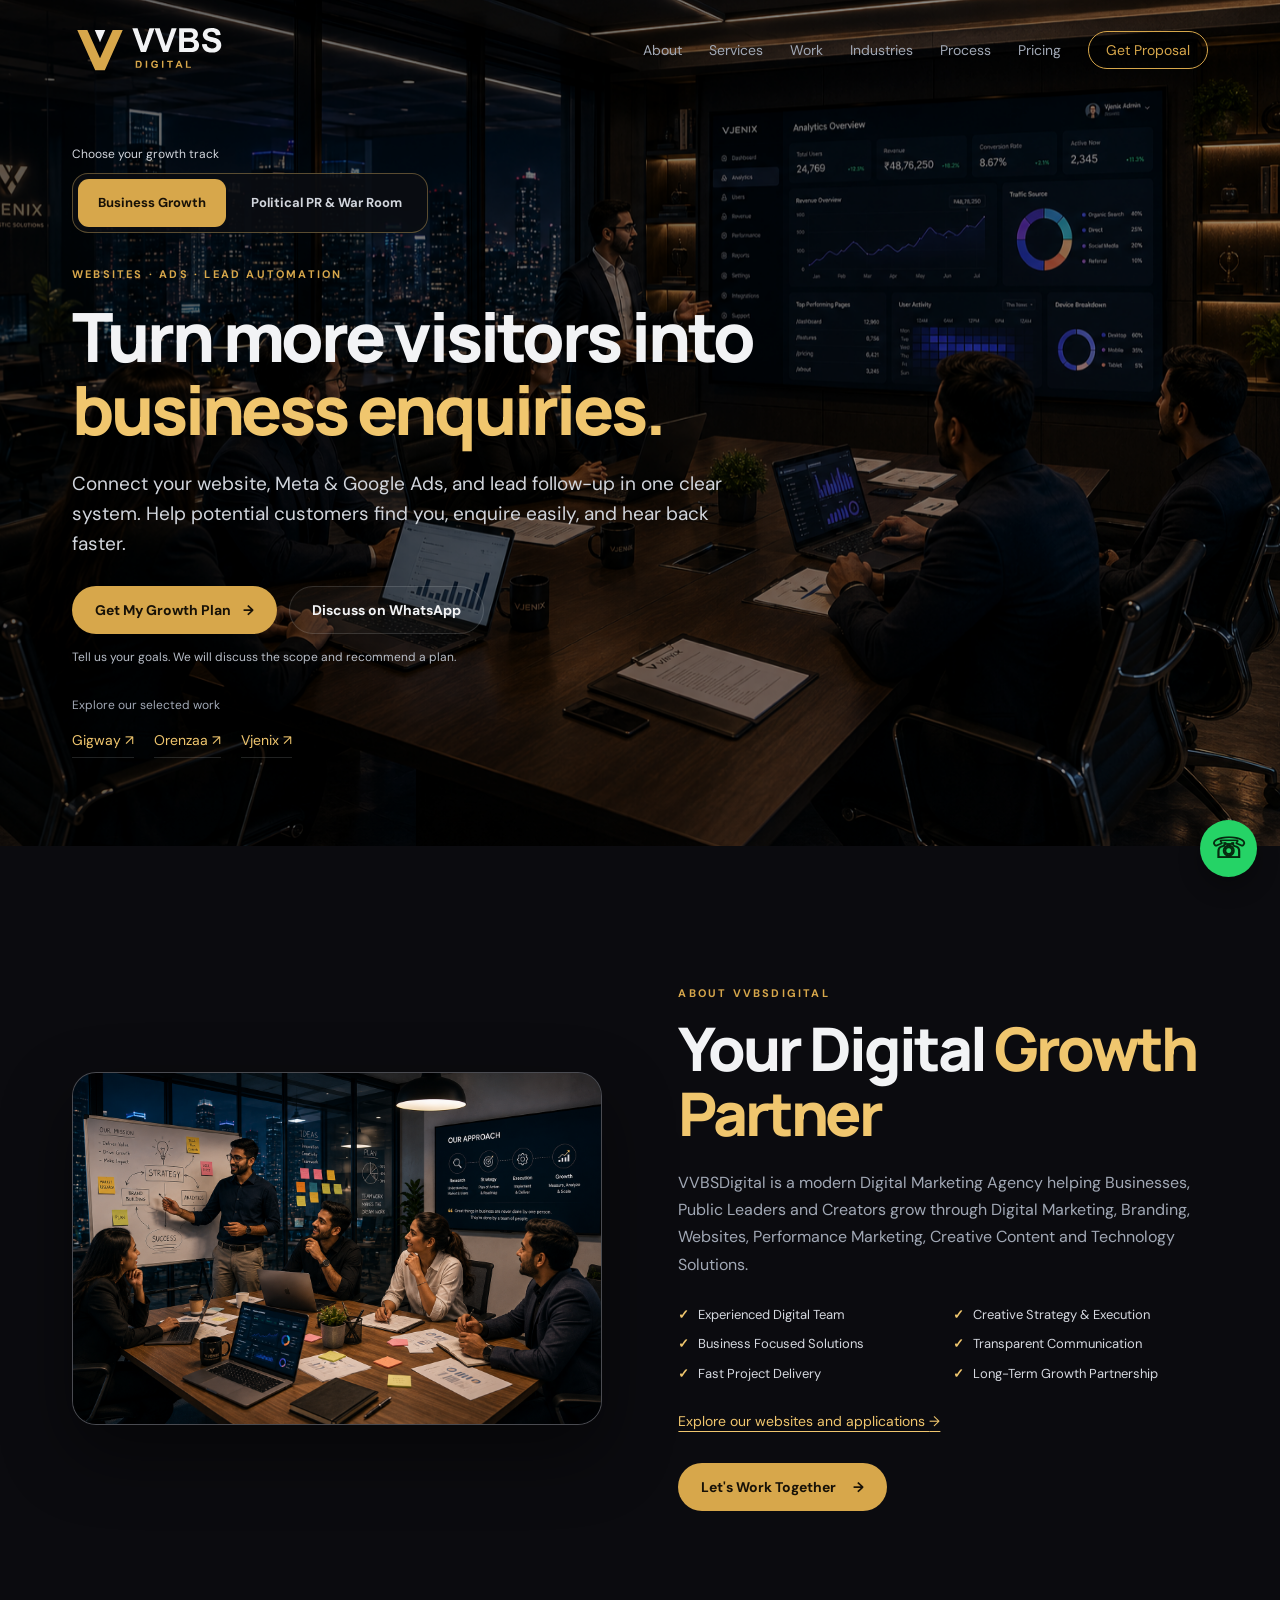
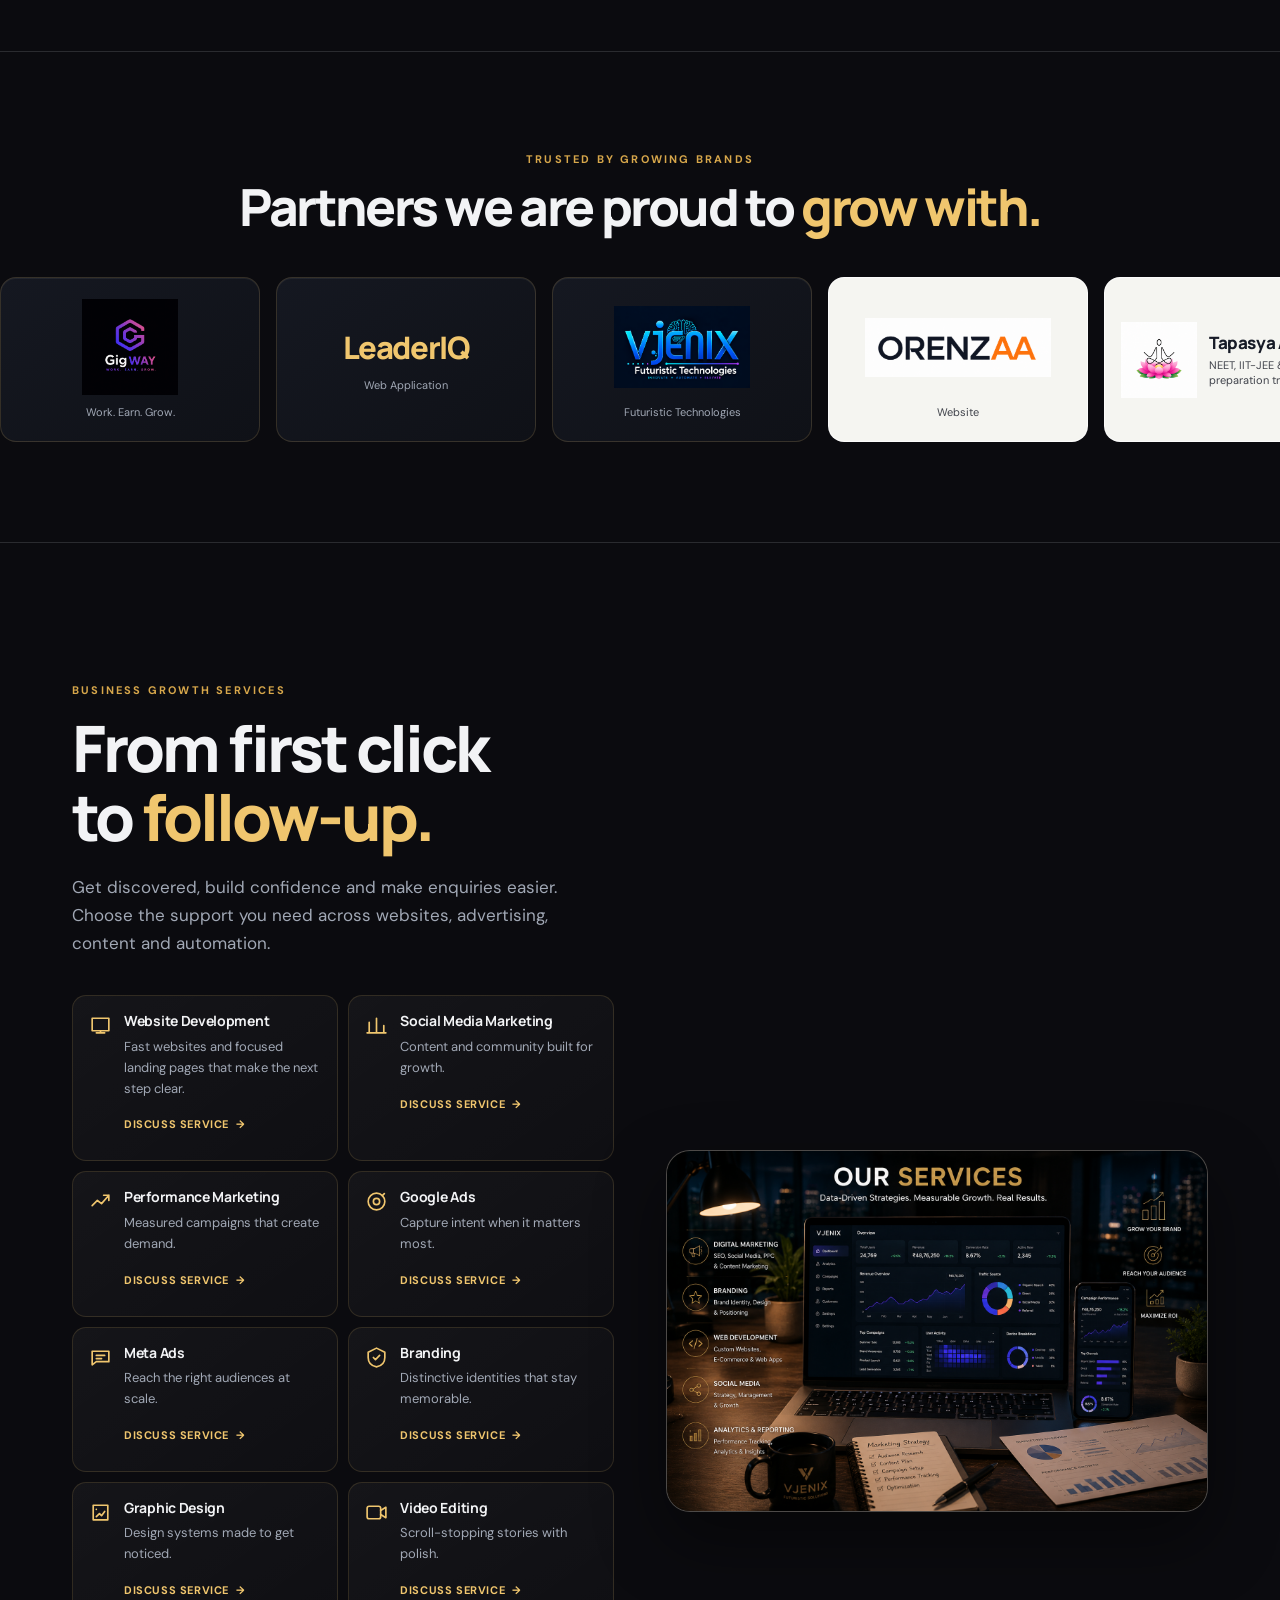
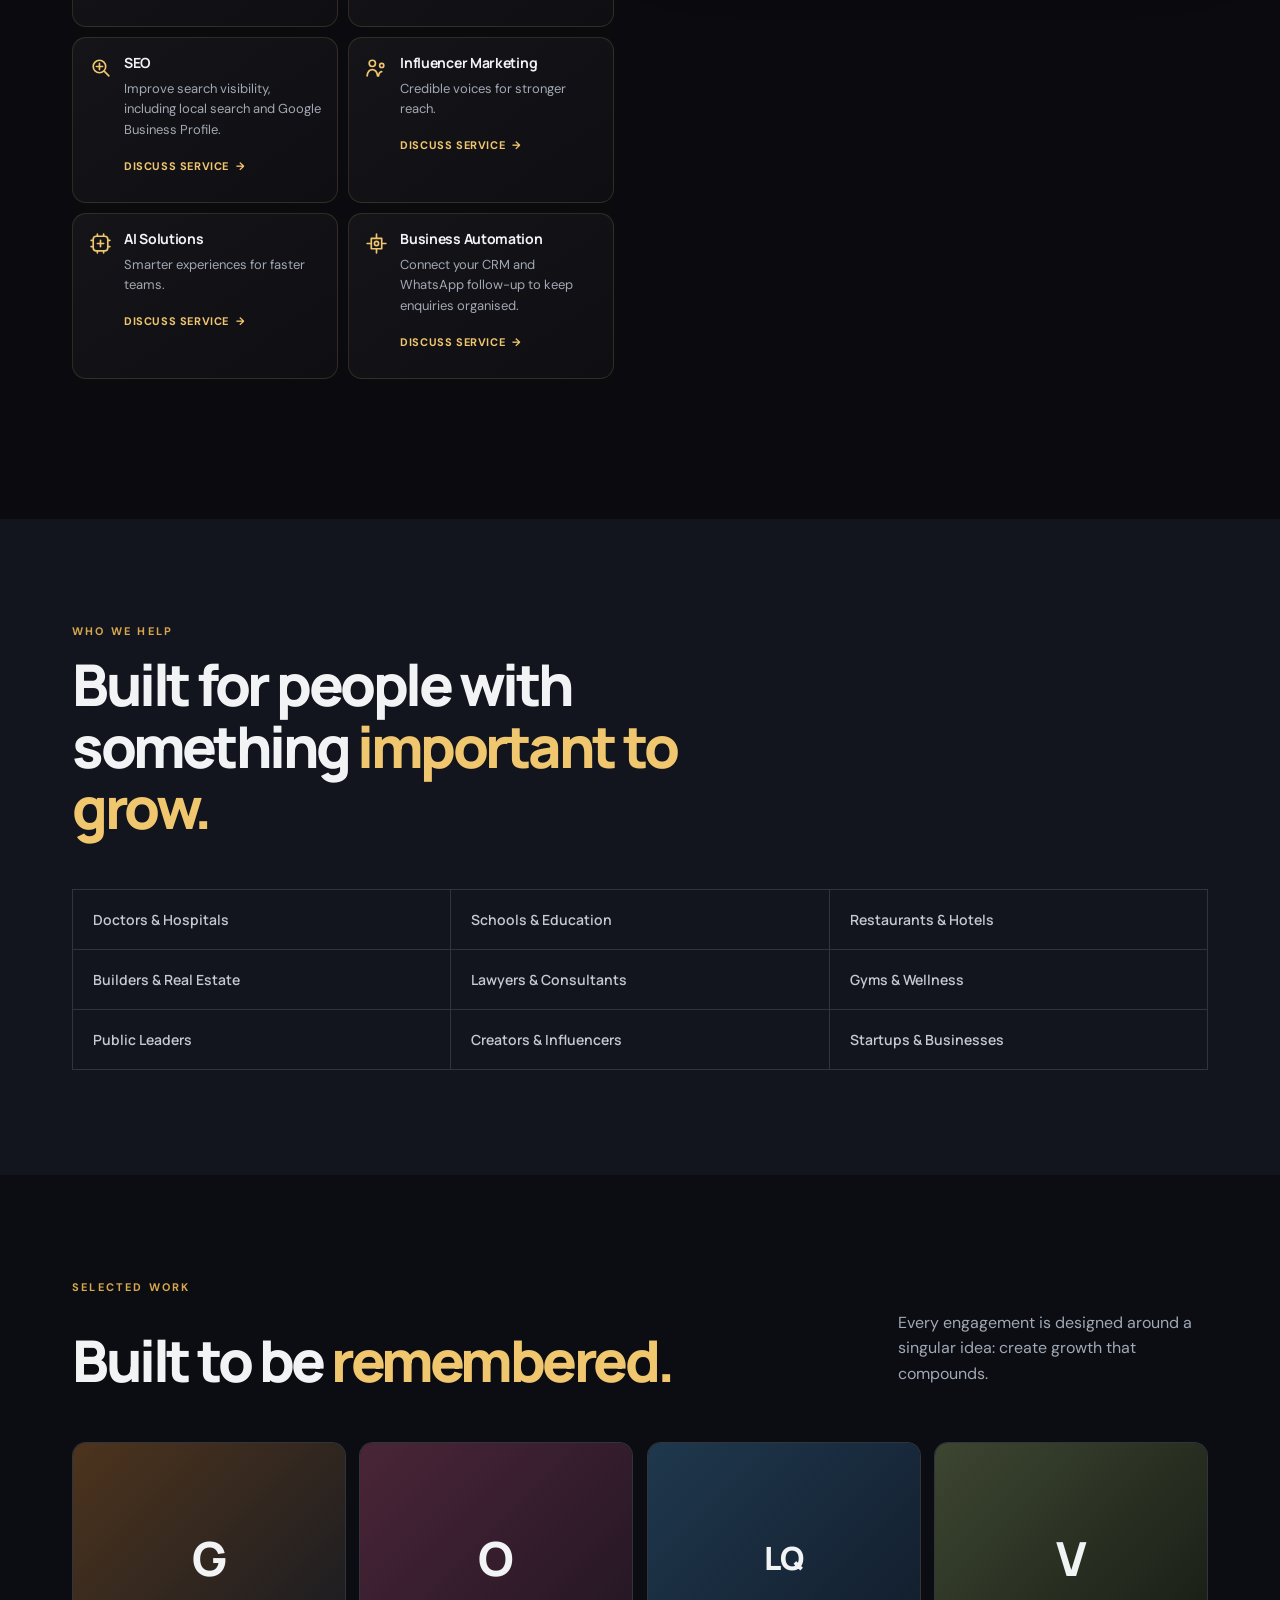
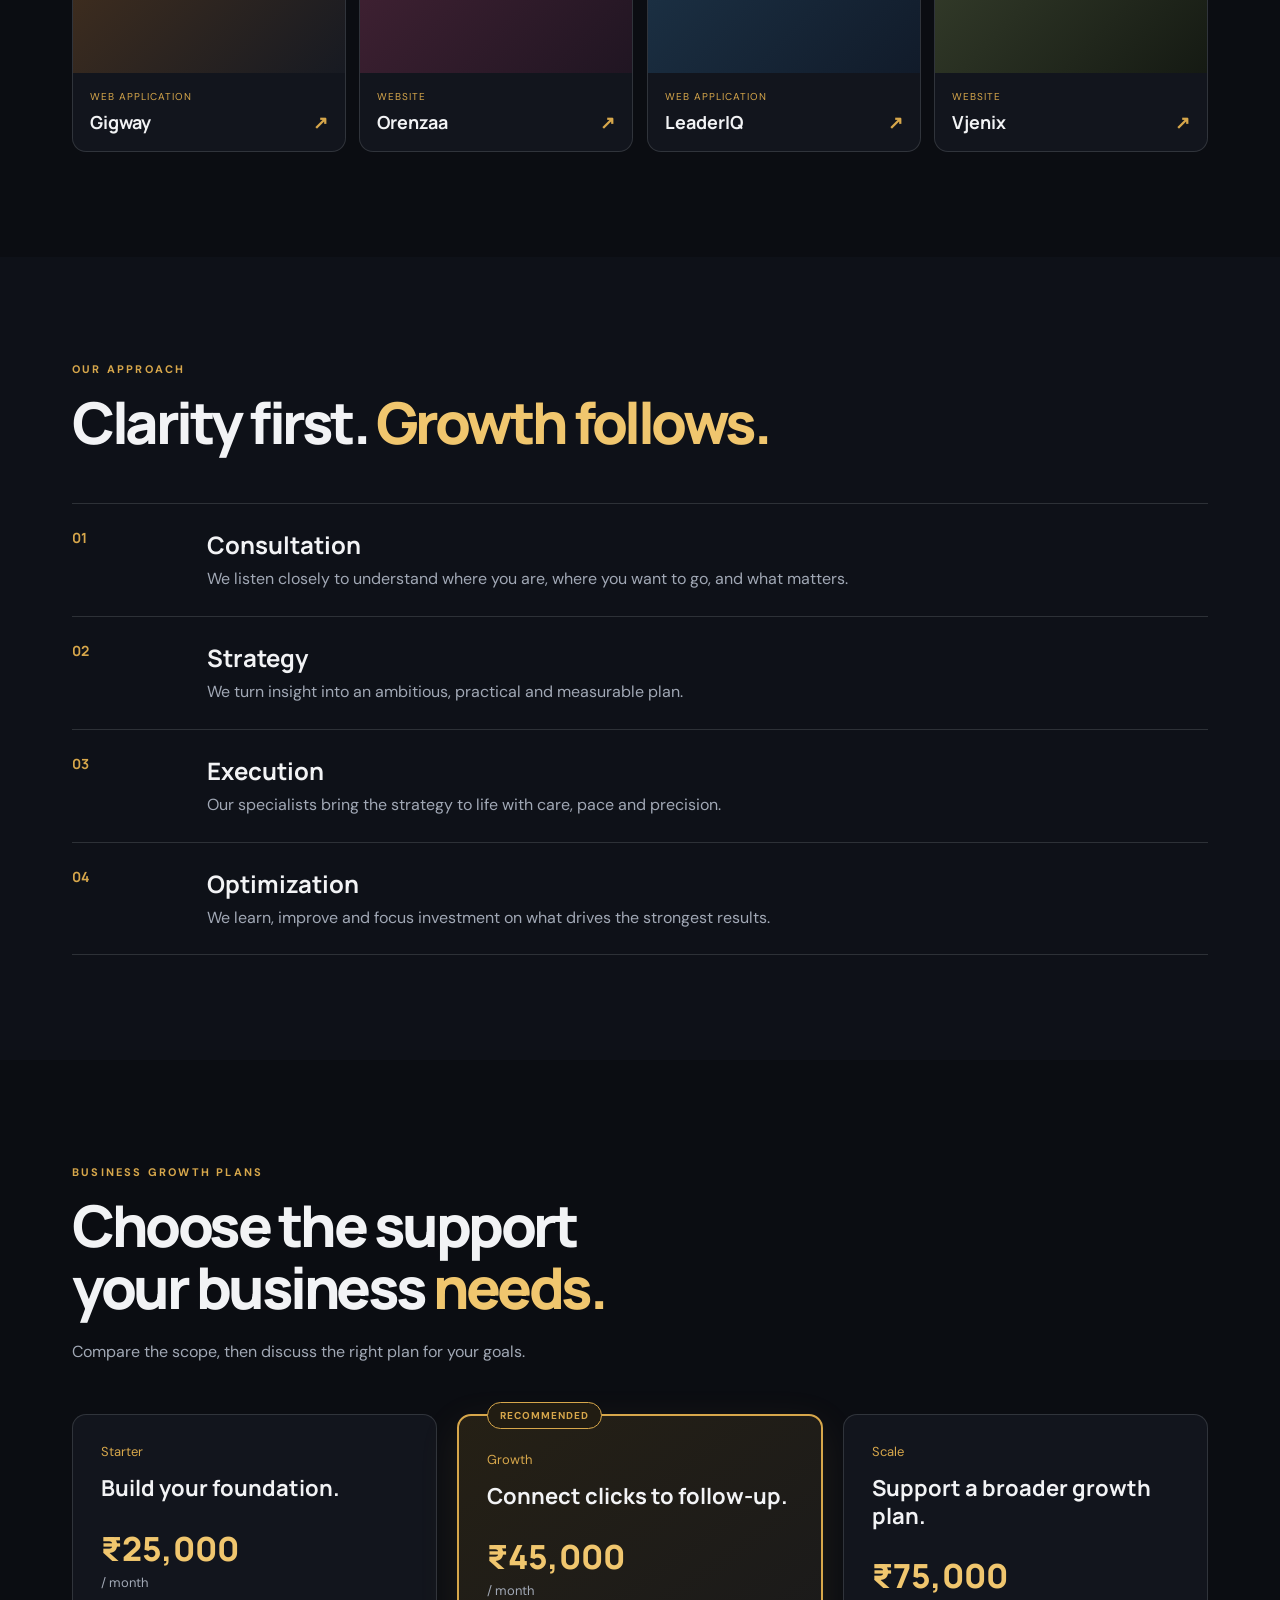
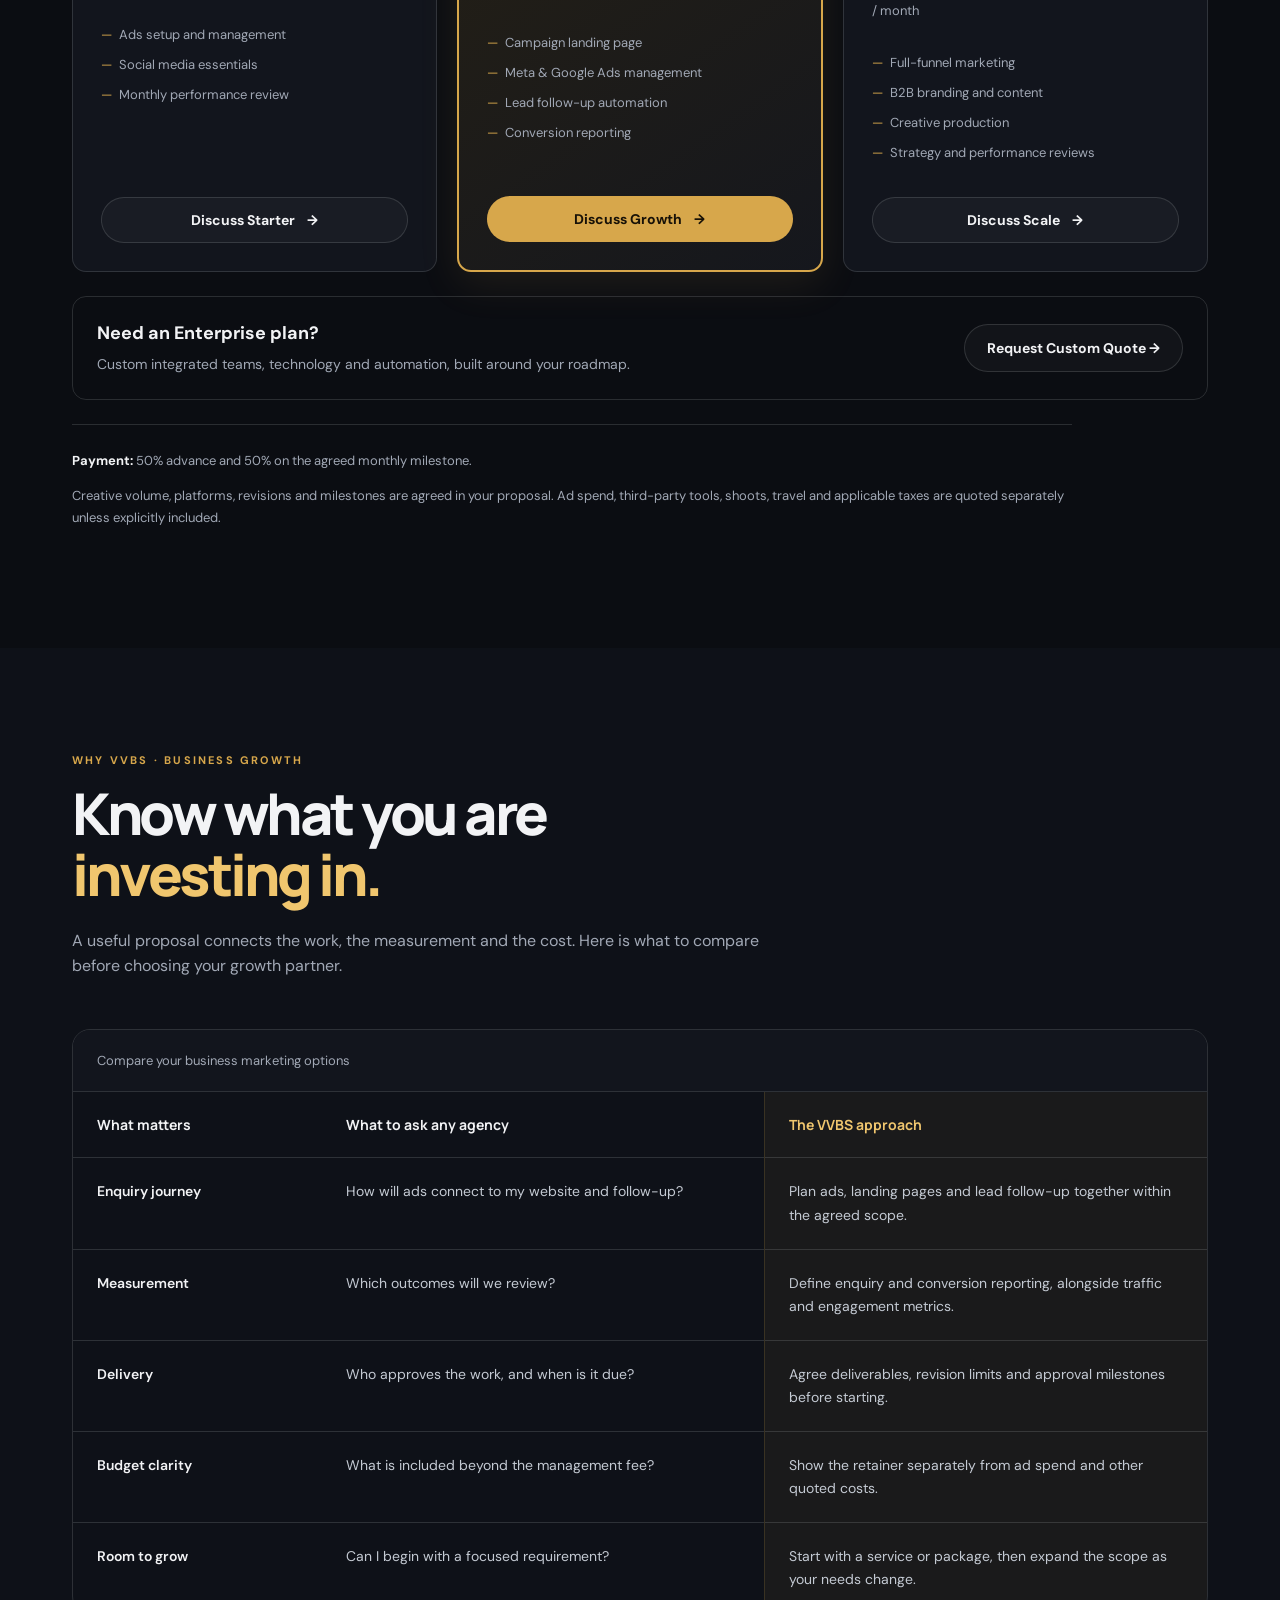
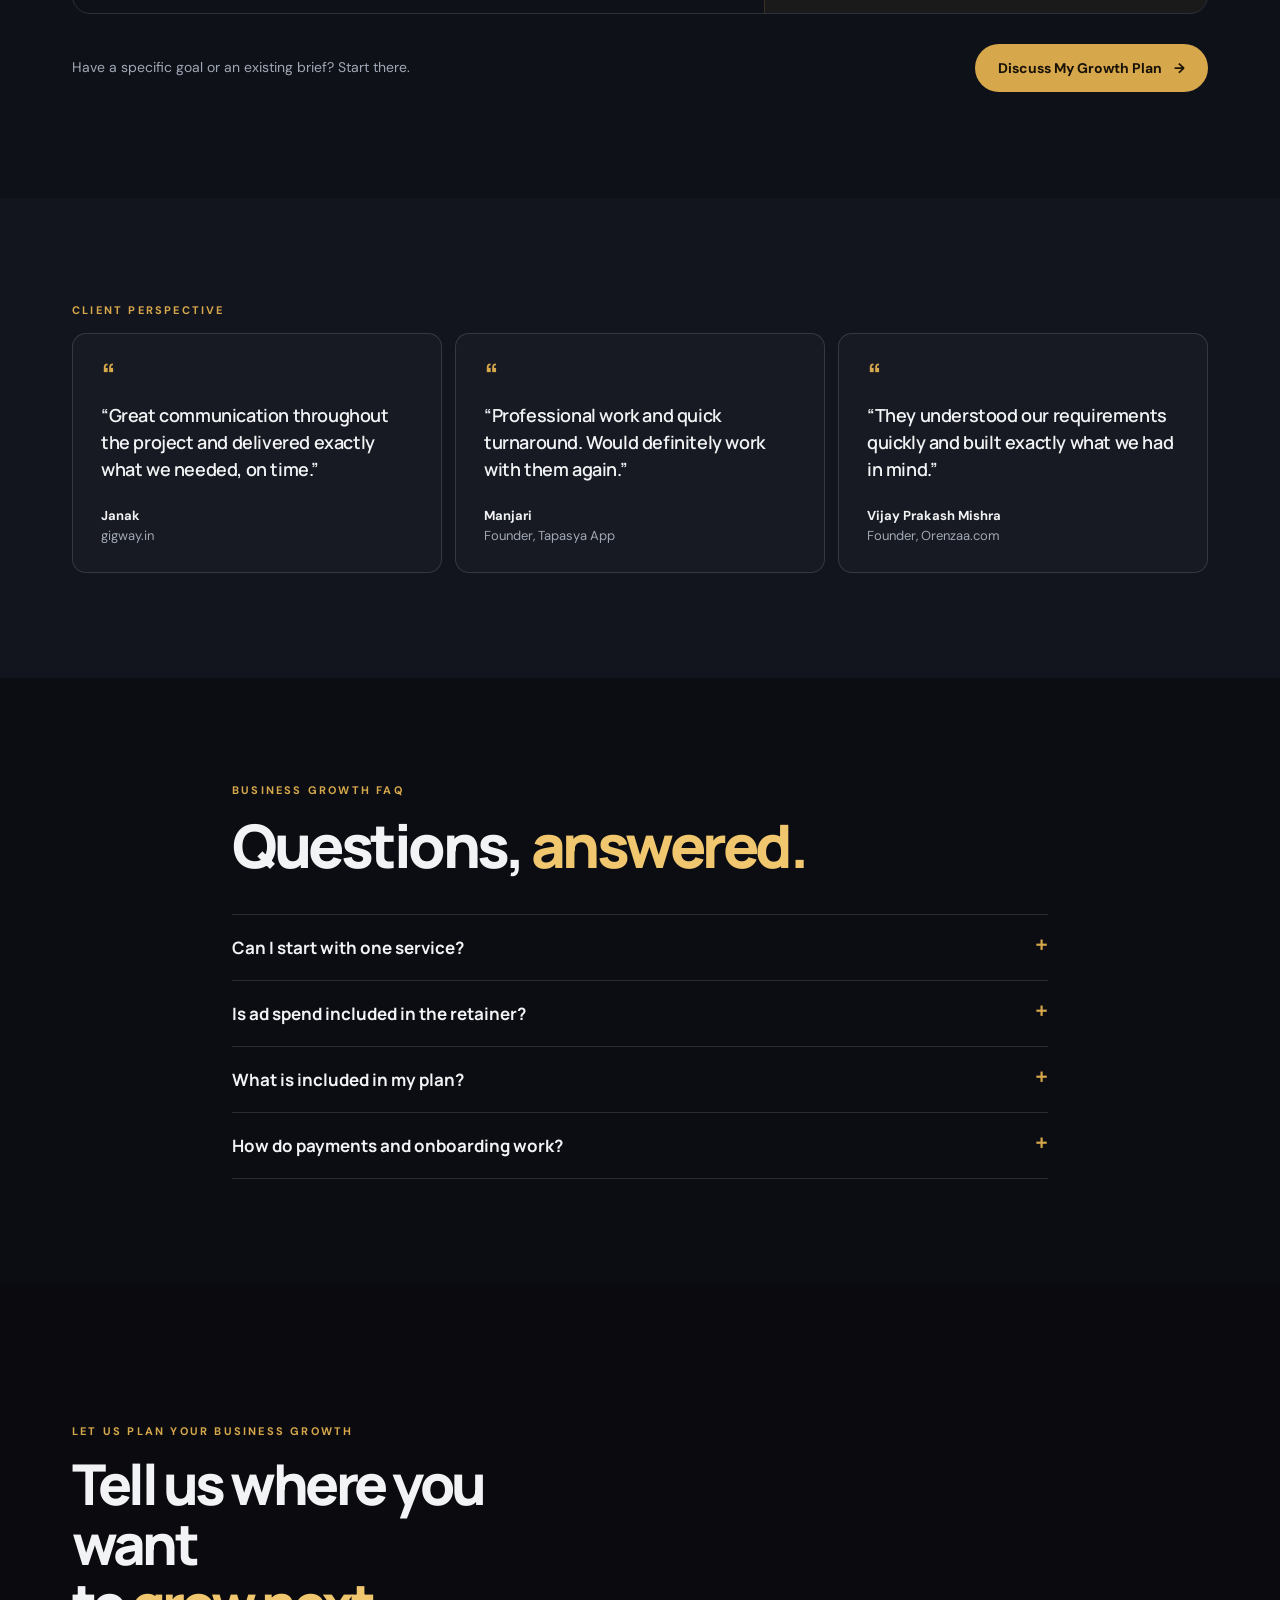
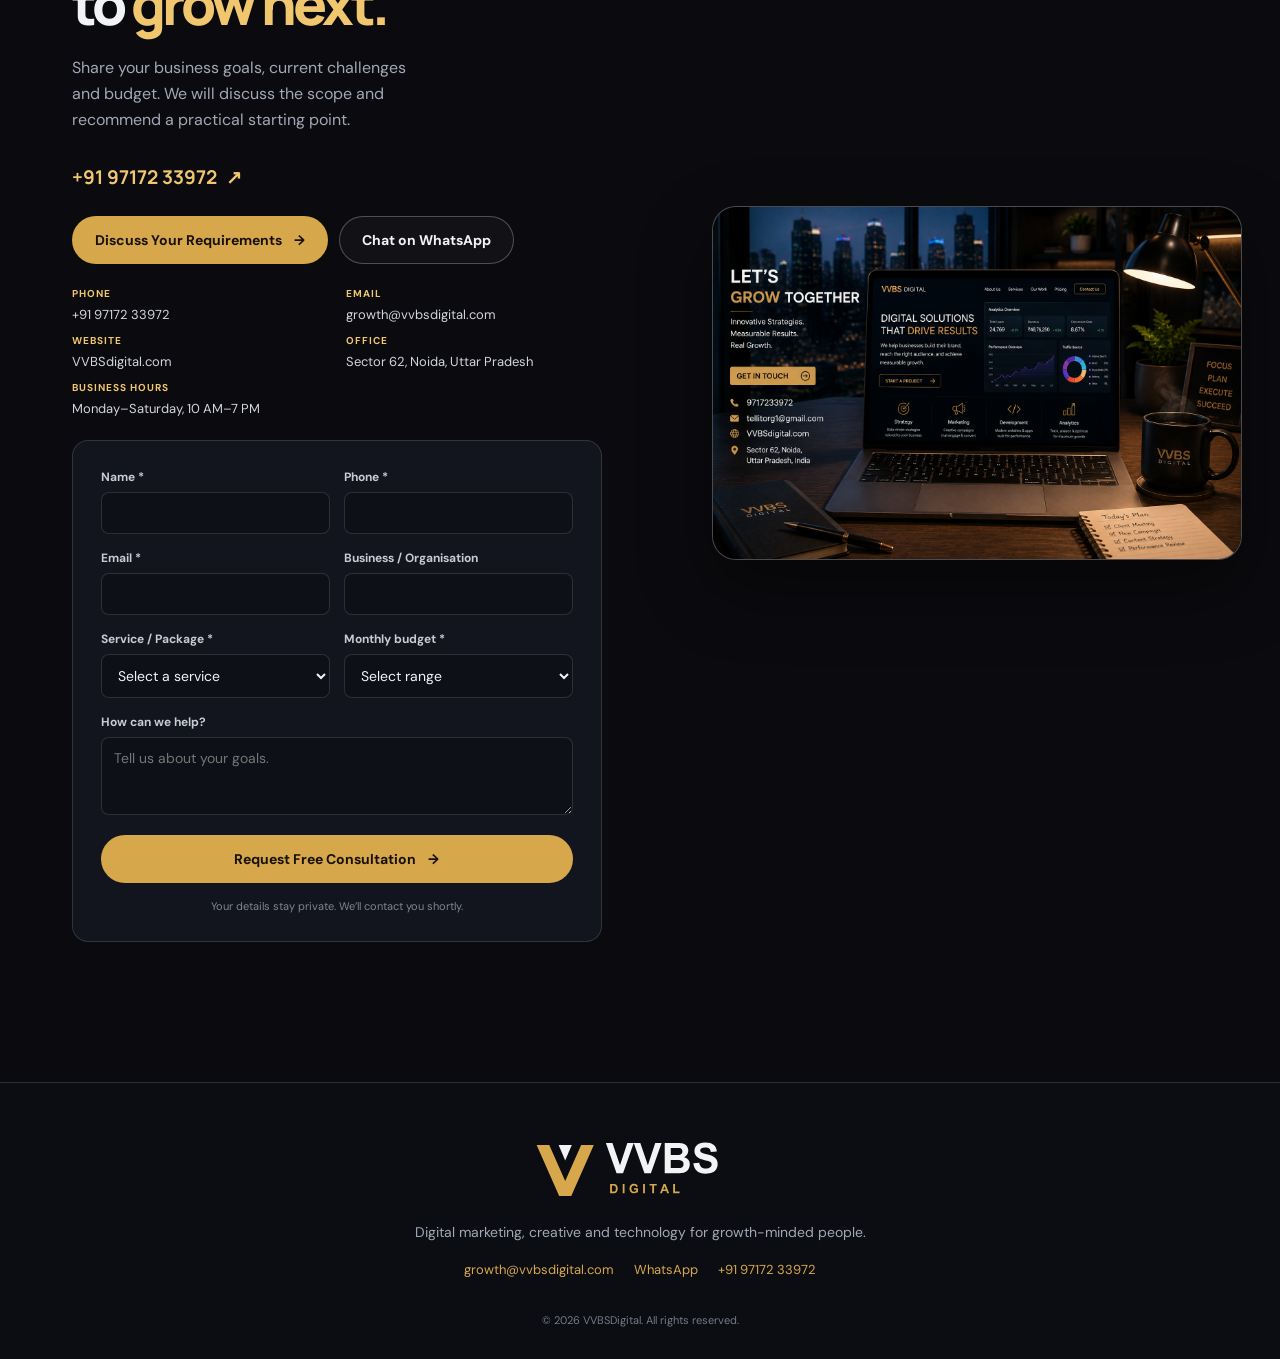
==== commit 056ea51d: "Add VVBS Digital vector logo and downloadable brand kit" ====
--- a/index.html
+++ b/index.html
@@ -22,6 +22,7 @@
   <meta charset="UTF-8">
   <meta name="viewport" content="width=device-width, initial-scale=1.0">
   <meta name="description" content="VVBSDigital is a premium digital marketing agency helping businesses, public leaders and public figures grow online.">
+  <link rel="icon" type="image/svg+xml" href="assets/brand/vvbs-digital-icon.svg">
   <meta name="theme-color" content="#0b0d12">
   <title>VVBSDigital | Digital Marketing Agency</title>
   <link rel="preconnect" href="https://fonts.googleapis.com">
@@ -41,7 +42,7 @@
   <div class="cursor-glow" id="cursor-glow" aria-hidden="true"></div>
   <nav class="navbar" id="navbar" aria-label="Primary navigation">
     <div class="nav-inner">
-      <a href="#top" class="logo" aria-label="VVBSDigital home">VVBS<span>Digital</span></a>
+      <a href="#top" class="logo" aria-label="VVBSDigital home"><img src="assets/brand/vvbs-digital-transparent.svg" alt="VVBS Digital" width="200" height="64"></a>
       <button class="nav-toggle" type="button" aria-controls="primary-links" aria-expanded="false">Menu <span aria-hidden="true">&#9776;</span></button>
       <div class="nav-links" id="primary-links">
         <a href="#about">About</a><a href="#services">Services</a><a href="#work">Work</a><a href="#industries">Industries</a><a href="#process">Process</a><a href="#packages">Pricing</a>
@@ -235,7 +236,7 @@
 
     <section class="section contact-section" id="enquiry"><div class="section-inner contact-layout"><div data-animate><div data-wing-content="business"><p class="eyebrow">Let us plan your business growth</p><h2>Tell us where you want<br>to <em>grow next.</em></h2><p class="contact-copy">Share your business goals, current challenges and budget. We will discuss the scope and recommend a practical starting point.</p></div><div data-wing-content="political" hidden><p class="eyebrow">Discuss your campaign requirements</p><h2>Bring your team.<br>Let us plan the <em>support.</em></h2><p class="contact-copy">Share your campaign timeline, location and team requirements. We will discuss content delivery, coordination and LeaderIQ access.</p></div><a href="tel:+919717233972" class="contact-number">+91 97172 33972 <span>↗</span></a></div><div class="enquiry-card" data-animate><form id="enquiry-form" class="enquiry-form" novalidate><div class="form-row"><div class="form-group"><label for="name">Name *</label><input id="name" name="name" autocomplete="name" required></div><div class="form-group"><label for="phone">Phone *</label><input id="phone" name="phone" type="tel" inputmode="tel" autocomplete="tel" required></div></div><div class="form-row"><div class="form-group"><label for="email">Email *</label><input id="email" name="email" type="email" autocomplete="email" required></div><div class="form-group"><label for="business_name">Business / Organisation</label><input id="business_name" name="business_name" autocomplete="organization"></div></div><div class="form-row"><div class="form-group"><label for="project_type">Service / Package *</label><select id="project_type" name="project_type" required><option value="">Select a service</option><option>Website Development</option><option>Social Media Marketing</option><option>Performance Marketing</option><option>Google Ads</option><option>Facebook & Instagram Ads</option><option>SEO</option><option>Branding & Graphic Design</option><option>Creative Content</option><option>AI Solutions</option><option>Web Applications</option><option>Mobile Apps</option><option>Business Automation</option><option>Other</option><optgroup label="Additional services"><option>Video Editing</option><option>Influencer Marketing</option><option>War Room Coordination</option><option>LeaderIQ Setup &amp; Support</option><option>Event Reels &amp; Posters</option><option>Volunteer Coordination</option><option>Media Monitoring</option><option>Campaign Reporting</option></optgroup><optgroup label="Growth tracks"><option>Business Growth Plan</option><option>Political Campaign Proposal</option><option>LeaderIQ Demo</option></optgroup><optgroup label="Packages"><option>Starter Package</option><option>Growth Package</option><option>Scale Package</option><option>Enterprise Package</option><option>War Room Starter Package</option><option>Campaign + LeaderIQ Package</option><option>State / Mega Campaign Package</option></optgroup></select></div><div class="form-group"><label for="budget_range">Monthly budget *</label><select id="budget_range" name="budget_range" required><option value="">Select range</option><option value="Under ₹25,000">Under ₹25,000</option><option value="₹25,000 – ₹50,000">₹25,000 – ₹50,000</option><option value="₹50,000 – ₹1,00,000">₹50,000 – ₹1,00,000</option><option value="₹1,00,000+">₹1,00,000+</option><option>Need a custom quote</option></select></div></div><div class="form-group"><label for="message">How can we help?</label><textarea id="message" name="message" rows="3" placeholder="Tell us about your goals."></textarea></div><button type="submit" id="submit-btn" class="btn btn-primary btn-block">Request Free Consultation <span>→</span></button><p class="form-note">Your details stay private. We’ll contact you shortly.</p></form><div id="form-status" class="form-status" hidden role="status"></div></div></div></section>
   </main>
-  <footer class="footer"><div class="footer-inner"><a href="#top" class="logo">VVBS<span>Digital</span></a><p>Digital marketing, creative and technology for growth-minded people.</p><div><a href="mailto:growth@vvbsdigital.com">growth@vvbsdigital.com</a><a href="https://wa.me/919717233972" target="_blank" rel="noopener">WhatsApp</a><a href="tel:+919717233972">+91 97172 33972</a></div><small>© <span id="year"></span> VVBSDigital. All rights reserved.</small></div></footer>
+  <footer class="footer"><div class="footer-inner"><a href="#top" class="logo"><img src="assets/brand/vvbs-digital-transparent.svg" alt="VVBS Digital" width="200" height="64"></a><p>Digital marketing, creative and technology for growth-minded people.</p><div><a href="mailto:growth@vvbsdigital.com">growth@vvbsdigital.com</a><a href="https://wa.me/919717233972" target="_blank" rel="noopener">WhatsApp</a><a href="tel:+919717233972">+91 97172 33972</a></div><small>© <span id="year"></span> VVBSDigital. All rights reserved.</small></div></footer>
   <a class="whatsapp-float" href="https://wa.me/919717233972?text=Hi%20VVBSDigital%2C%20I%20would%20like%20to%20discuss%20my%20digital%20growth." target="_blank" rel="noopener" aria-label="Chat with VVBSDigital on WhatsApp">☏</a>
   <script src="js/main.js"></script><script src="js/navigation.js"></script><script src="js/wing-switcher.js"></script><script src="js/hero-parallax.js"></script><script src="js/enquiry.js"></script><script src="js/contact-premium.js"></script>
 </body>
--- a/css/navigation.css
+++ b/css/navigation.css
@@ -9,3 +9,8 @@
   .nav-links a:not(.nav-cta), .nav-links .nav-cta { display: block; padding: 12px 14px; min-height: 44px; }
   .navbar.menu-open { background: var(--bg); }
 }
+
+.logo { display: inline-flex; flex-shrink: 0; align-items: center; }
+.logo img { display: block; width: 175px; height: 56px; object-fit: contain; }
+.footer .logo img { width: 220px; height: auto; }
+@media (max-width: 560px) { .logo img { width: 150px; height: 48px; } }
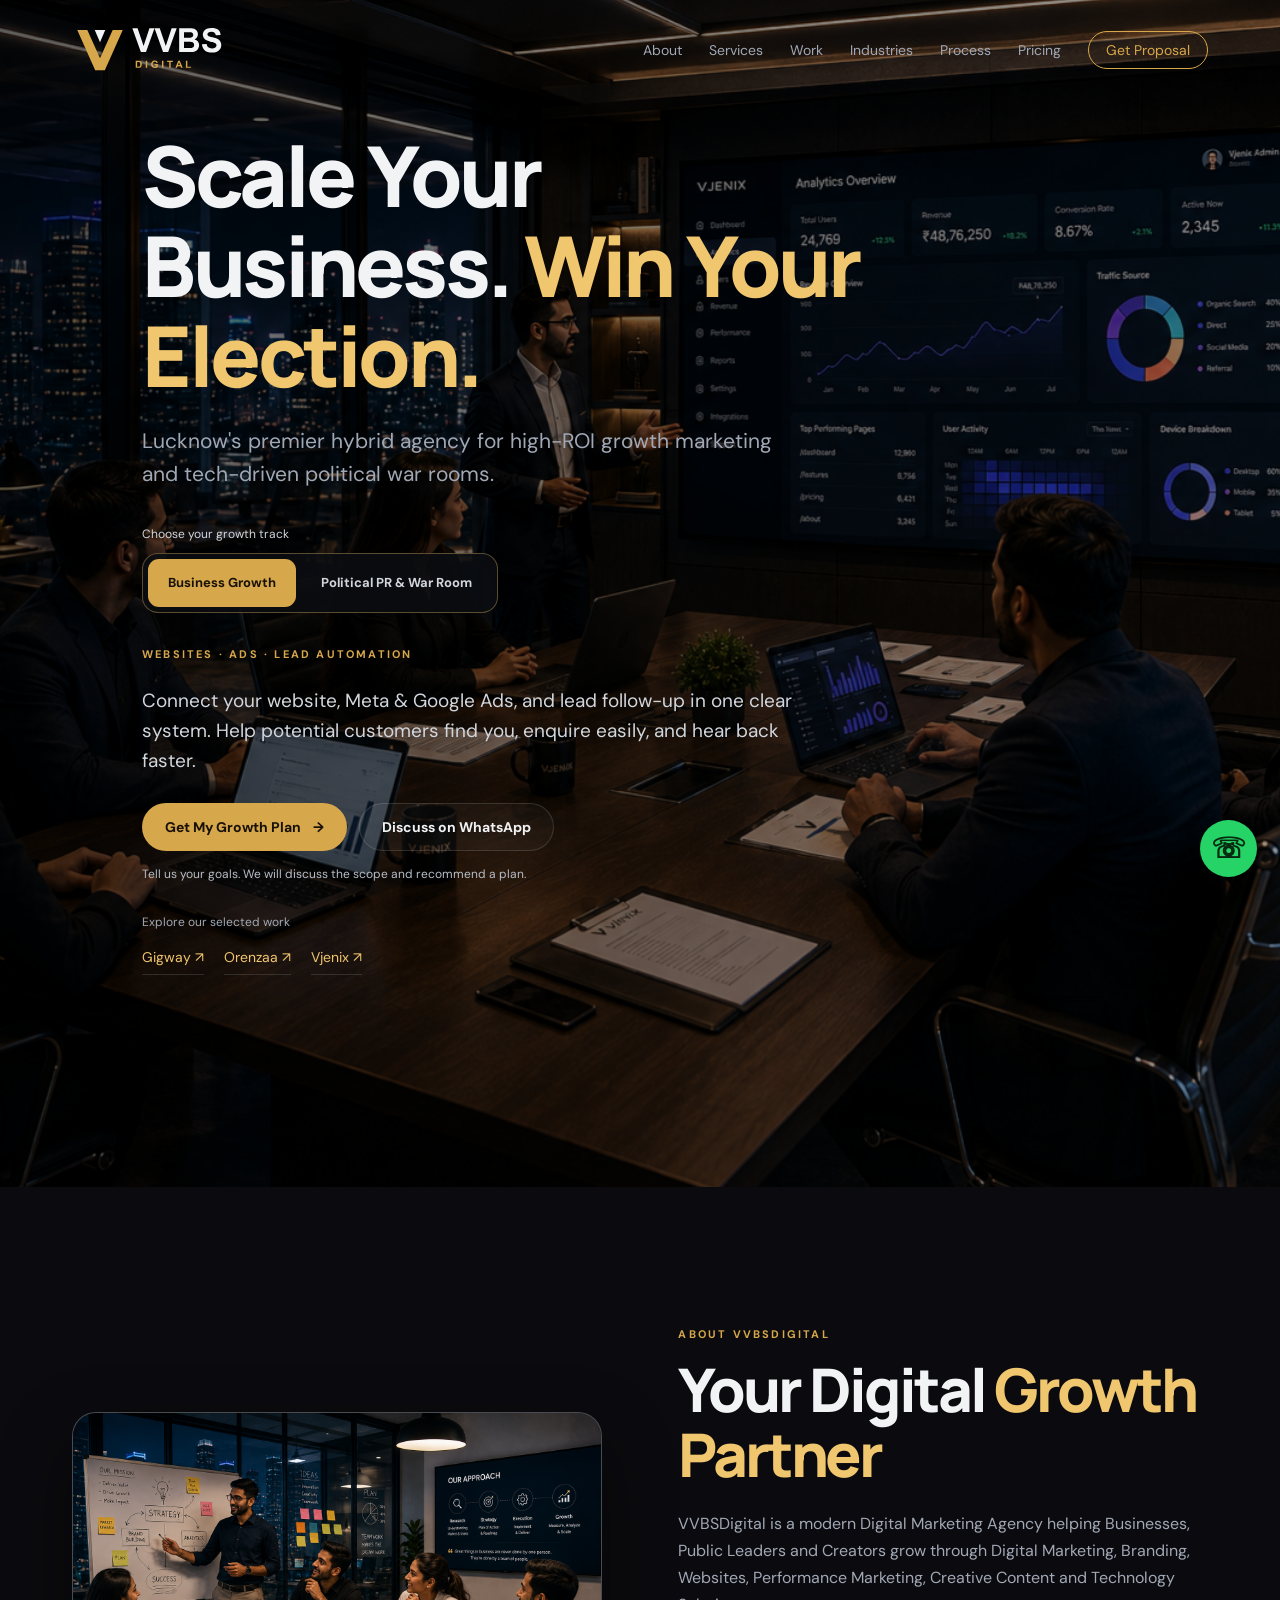
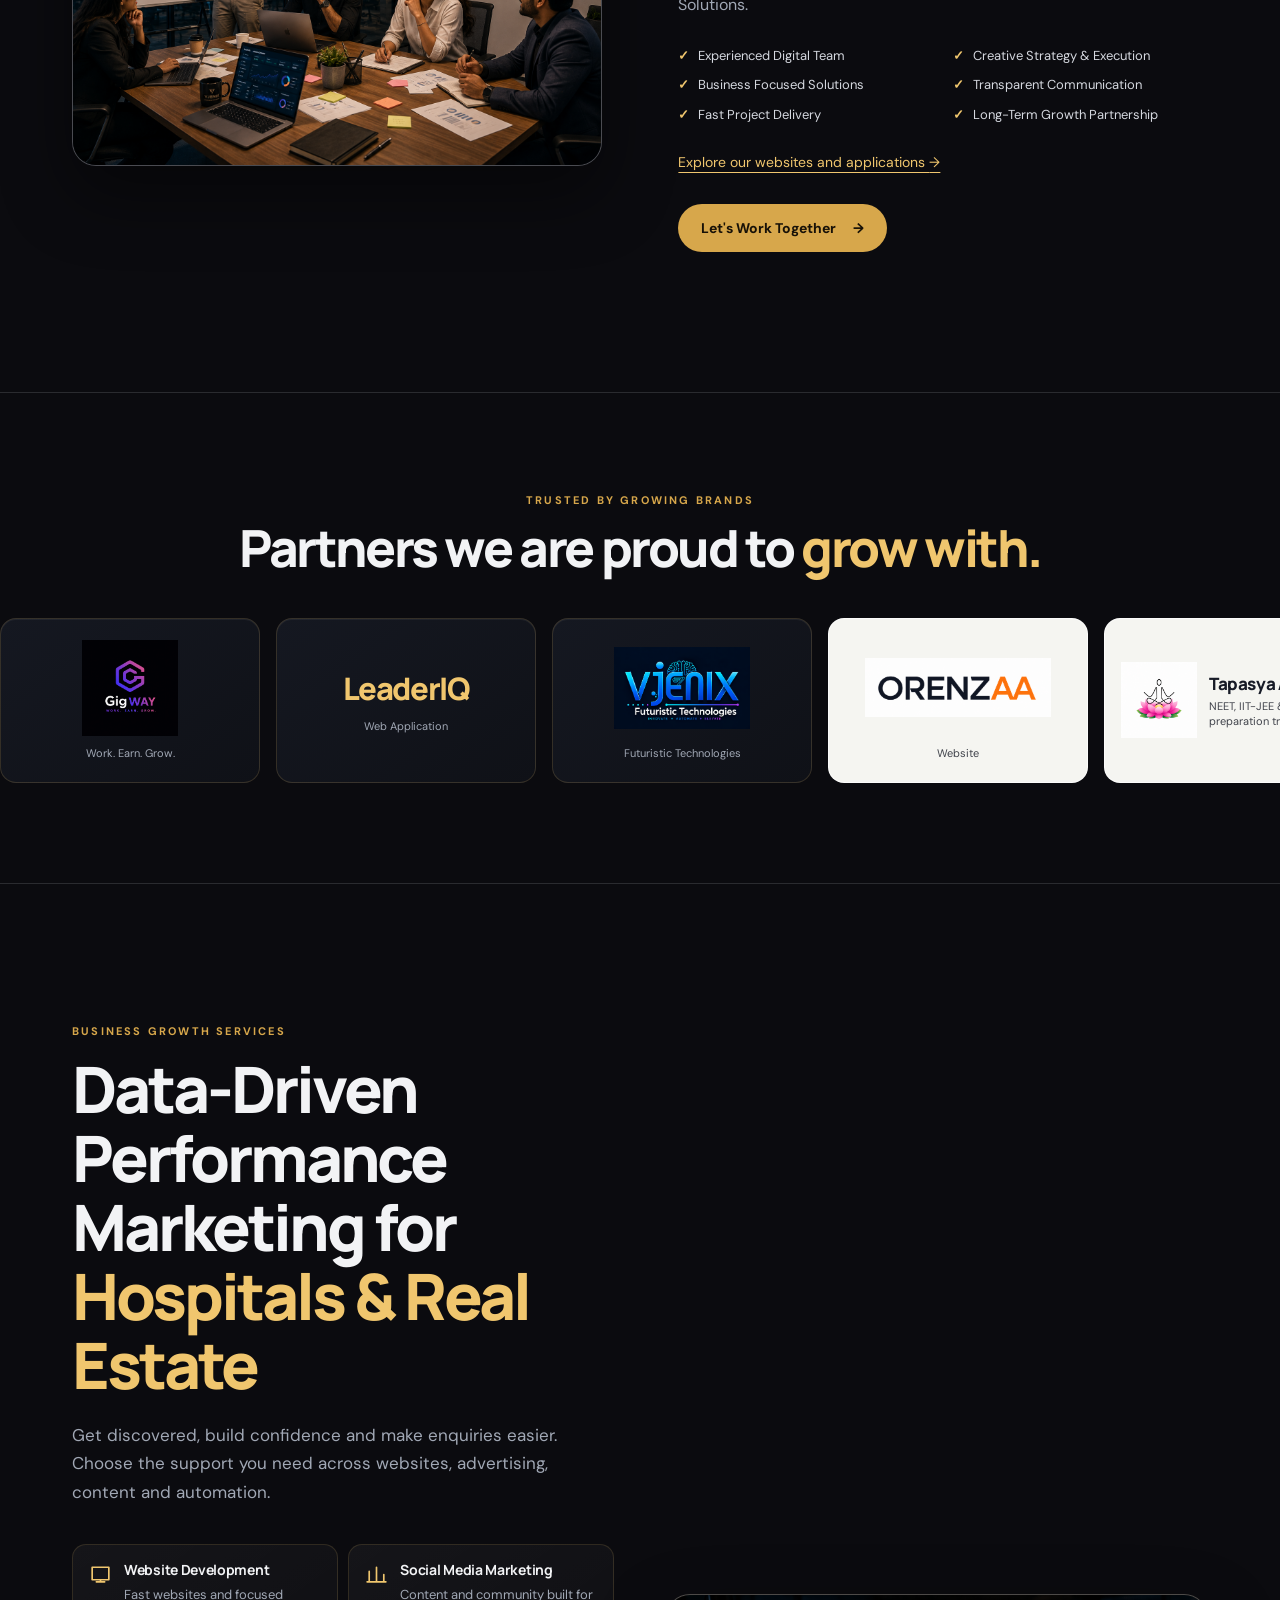
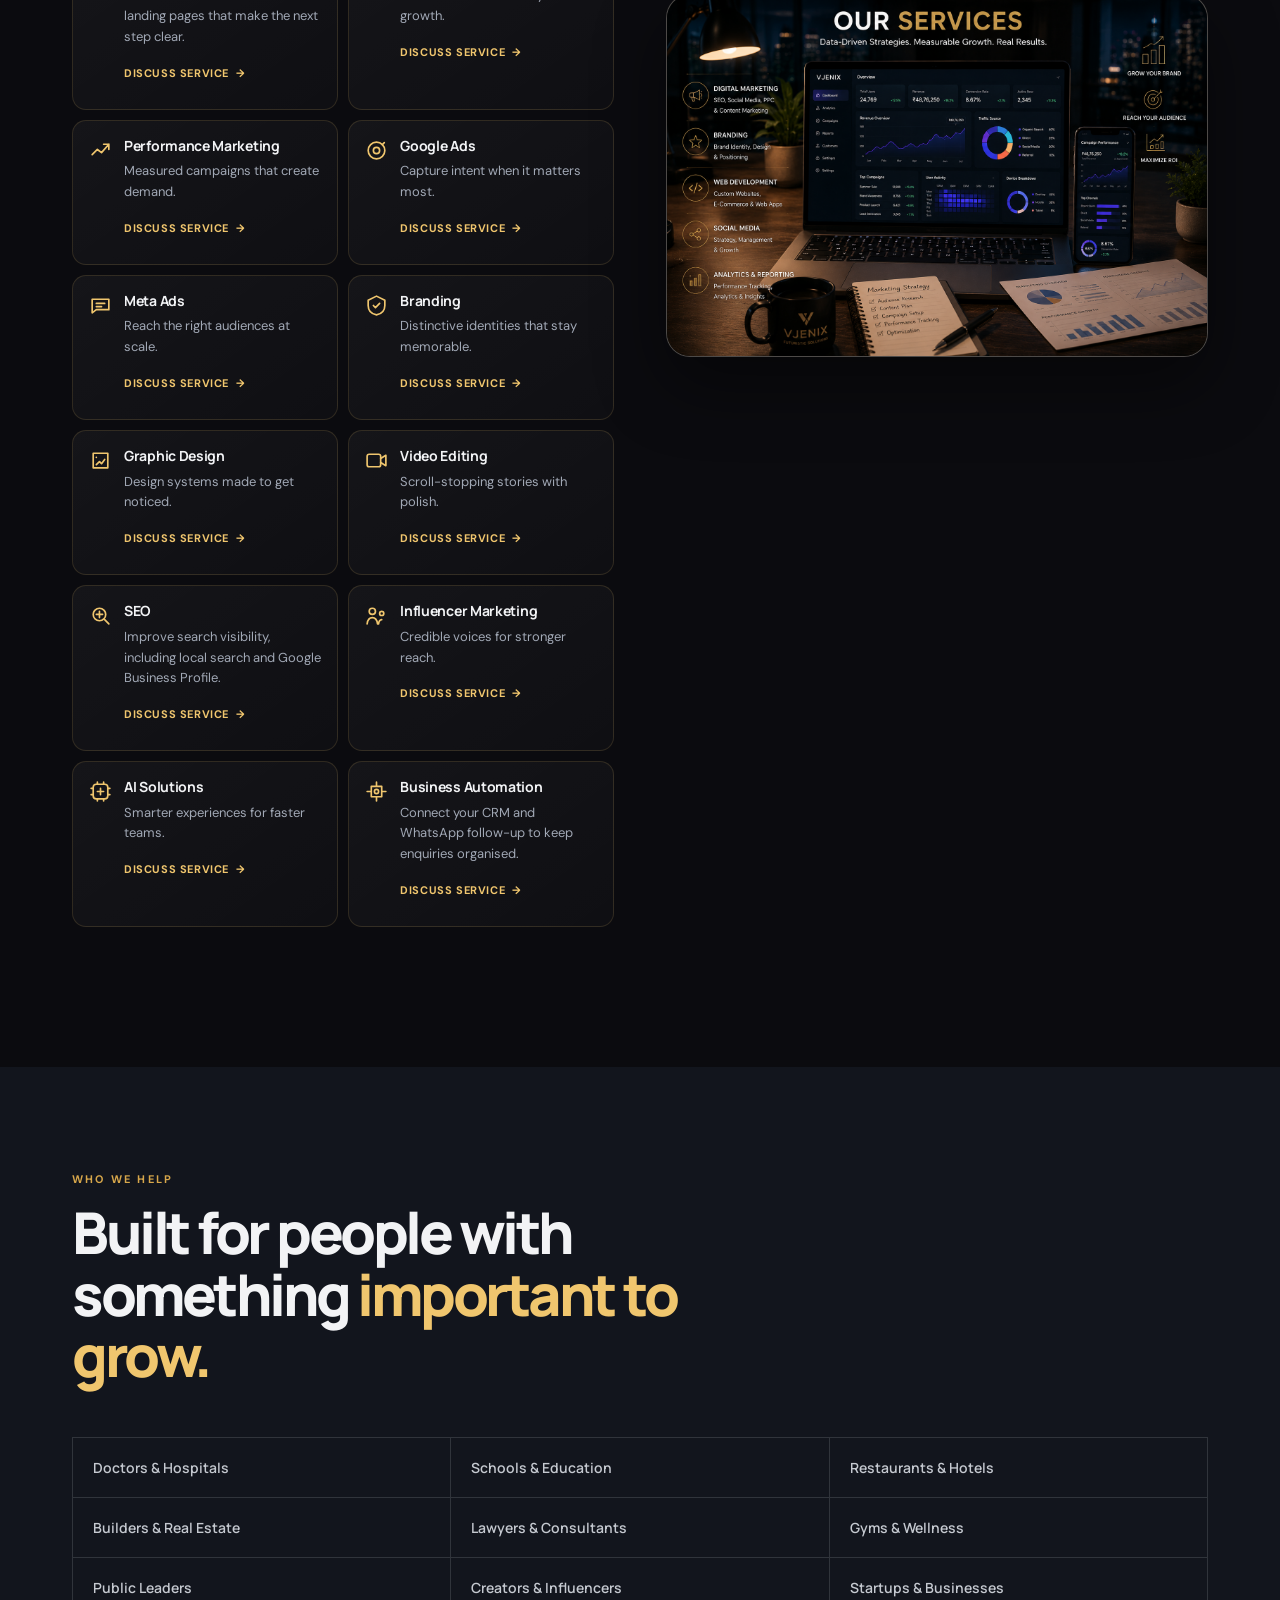
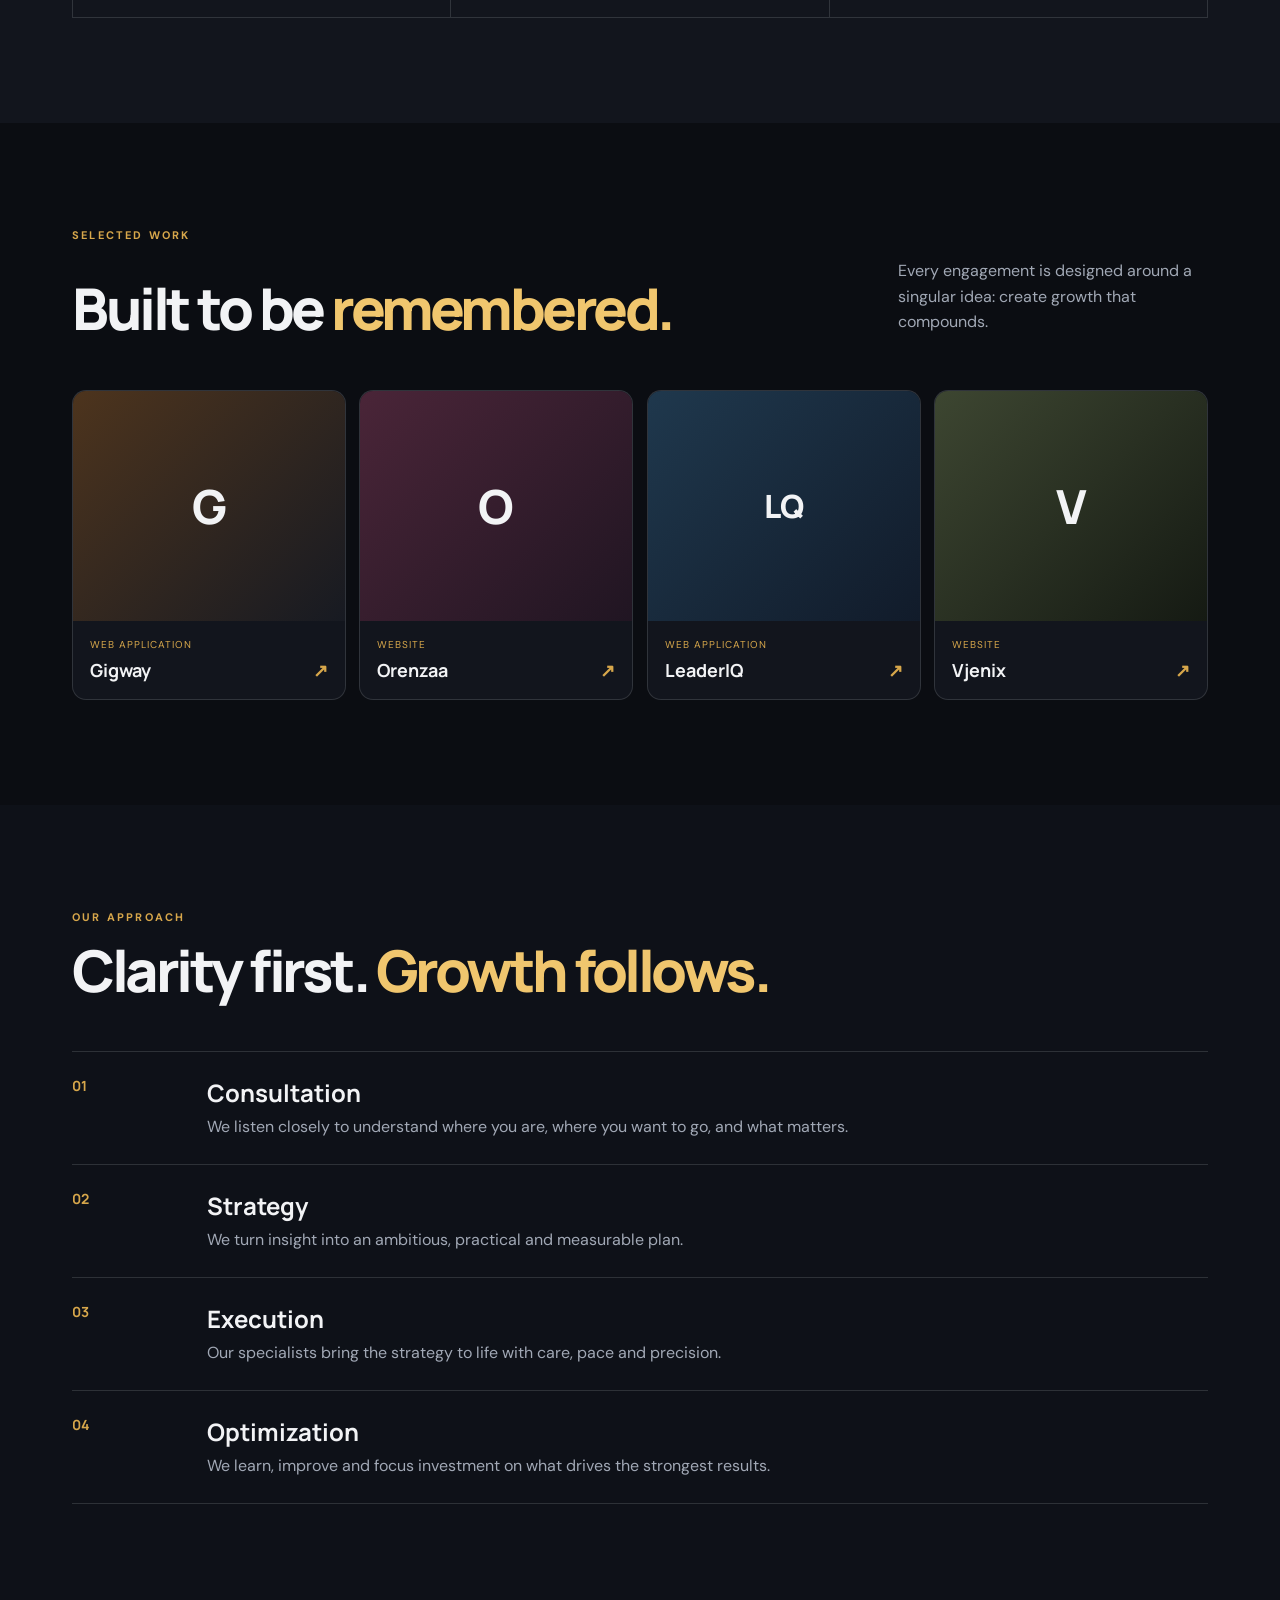
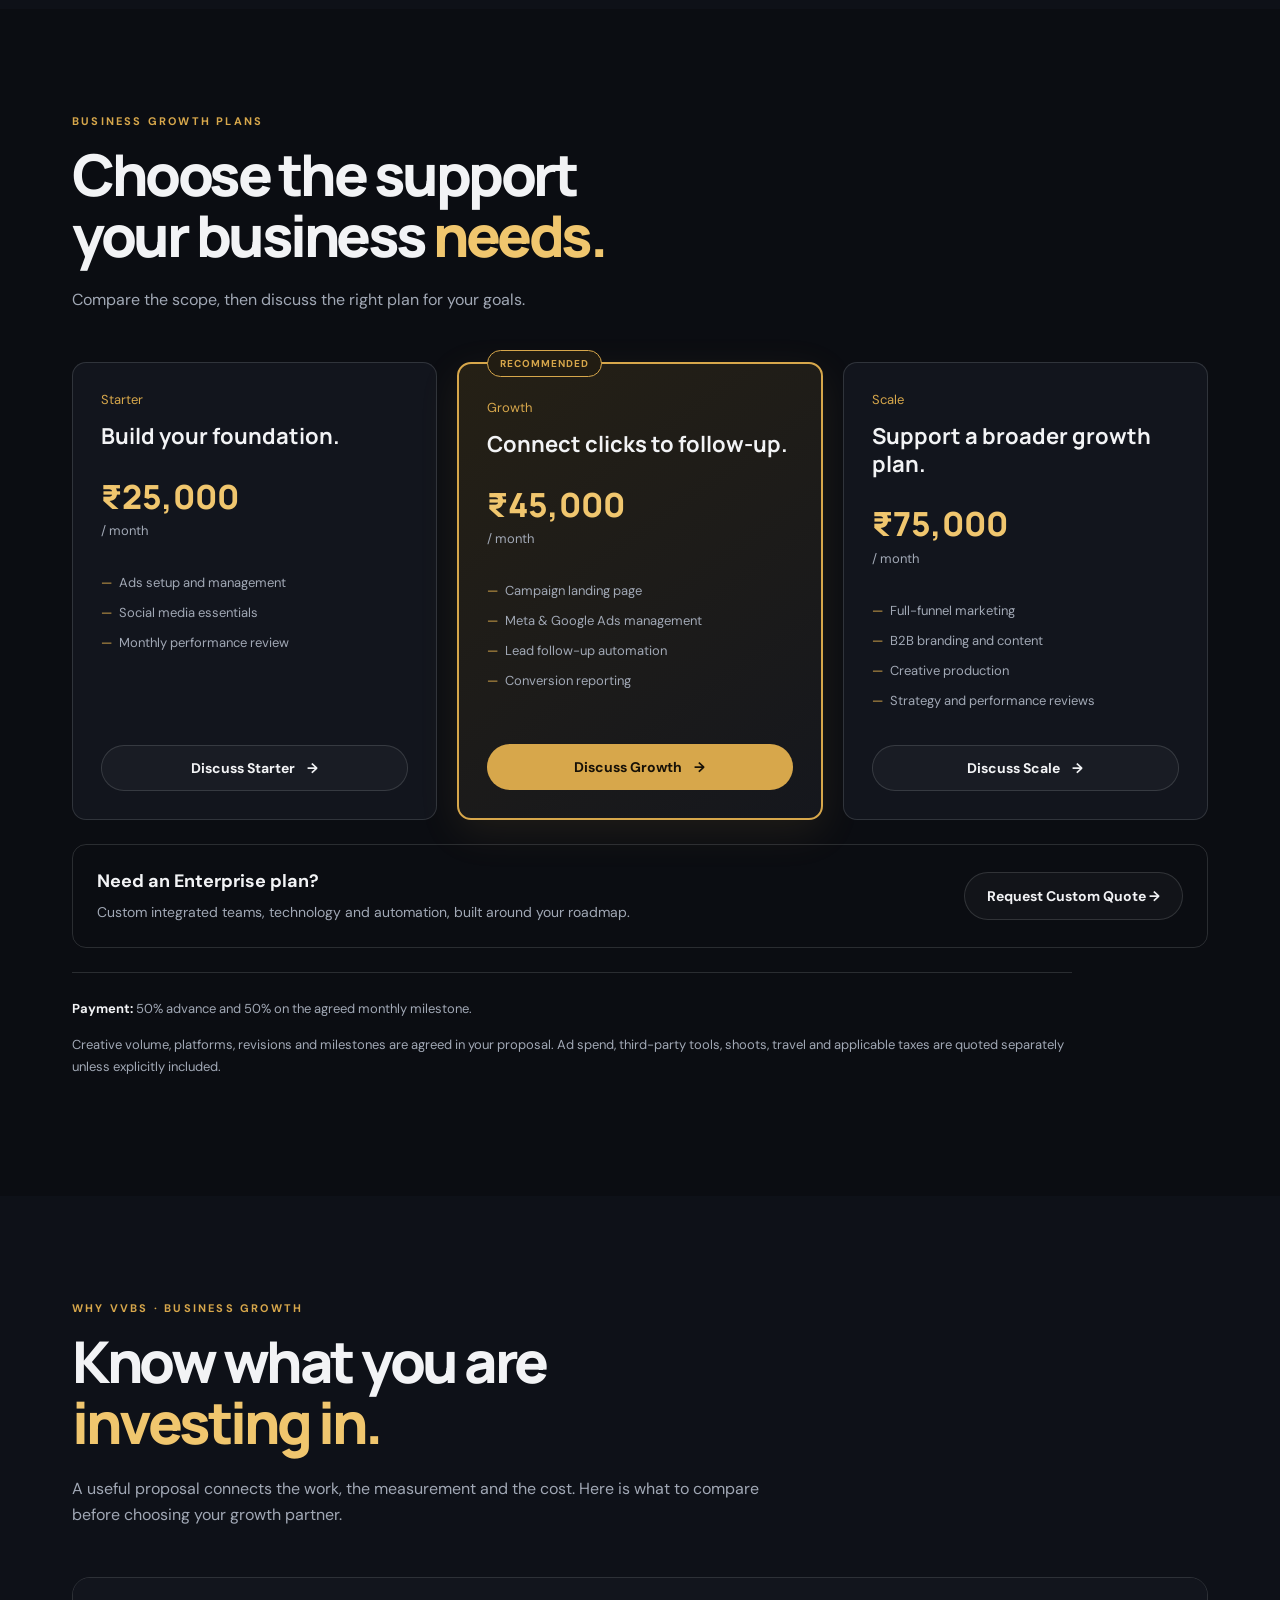
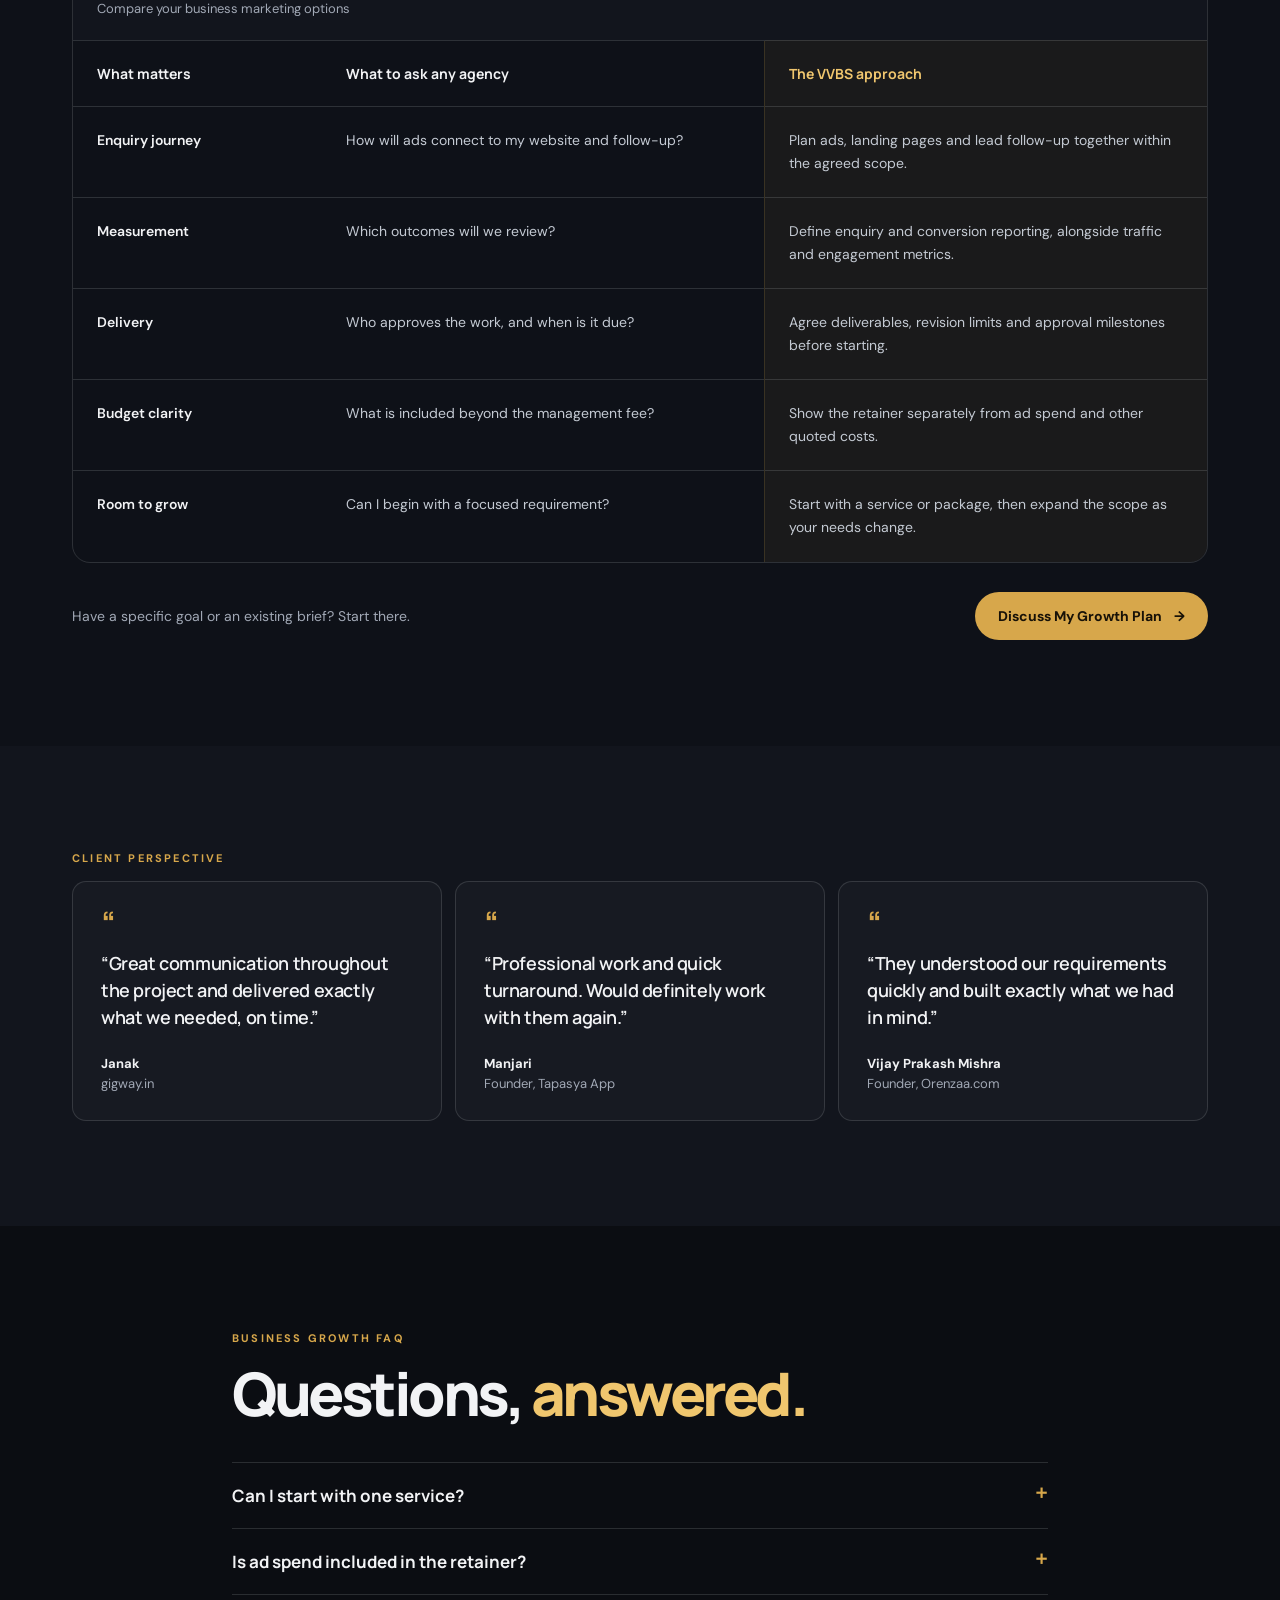
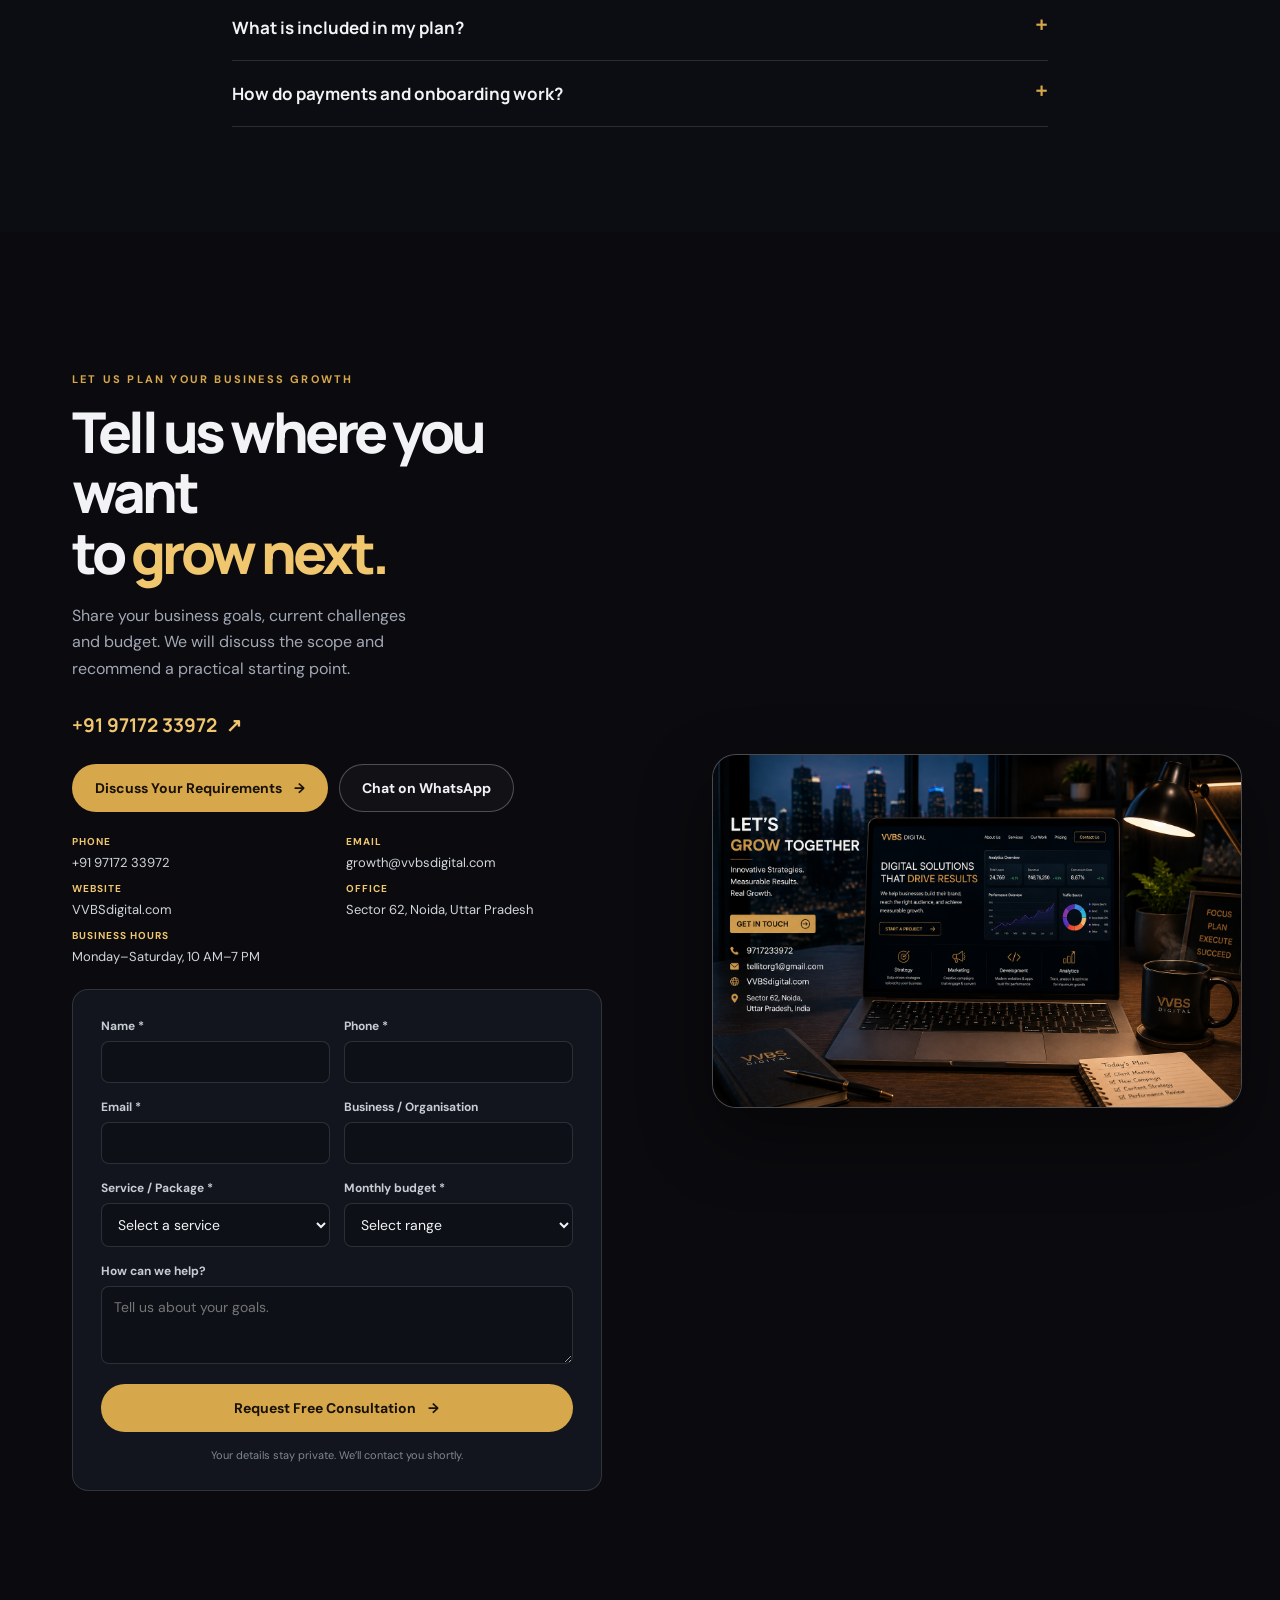
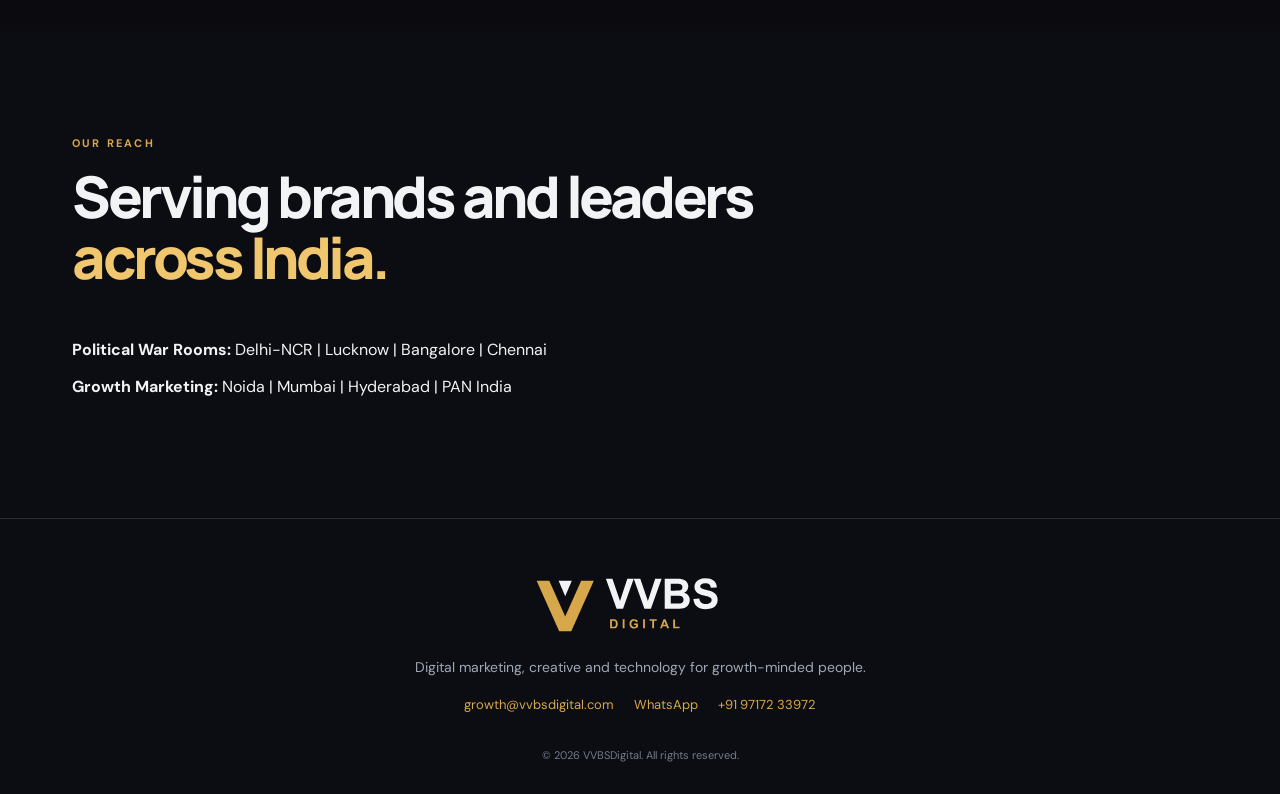
==== commit 57bee55e: "Add Pan-India SEO metadata, headings, sitemap and social banner" ====
--- a/index.html
+++ b/index.html
@@ -1,6 +1,32 @@
 <!DOCTYPE html>
 <html lang="en">
 <head>
+  <!-- Pan-India Updated Meta Tags -->
+  <meta charset="UTF-8">
+  <meta name="viewport" content="width=device-width, initial-scale=1.0">
+  <!-- Primary Meta Tags (Pan-India Targeted) -->
+  <title>VVBS Digital | Growth Marketing &amp; Political War Room Agency India</title>
+  <meta name="description" content="VVBS Digital is India’s premier hybrid agency delivering high-ROI growth marketing for healthcare, real estate &amp; enterprise brands, alongside LeaderIQ-powered political war rooms across Delhi-NCR, Bangalore, Chennai, Lucknow &amp; PAN India.">
+  <meta name="keywords" content="Digital Marketing Agency India, Political War Room Agency, Performance Marketing Delhi NCR, LeaderIQ Volunteer Automation, Election Campaign Management Bangalore, Political PR Agency Chennai, Healthcare Lead Generation Lucknow, Real Estate Growth Ads Mumbai, Pan India War Room">
+  <meta name="author" content="VVBS Digital">
+  <!-- Open Graph / Facebook / WhatsApp Preview -->
+  <meta property="og:type" content="website">
+  <meta property="og:url" content="https://vvbsdigital.com/">
+  <meta property="og:title" content="VVBS Digital | Growth Marketing &amp; Political War Room Agency India">
+  <meta property="og:description" content="Scale Your Business. Win Your Election. 360° Hybrid Digital Agency operating across Delhi-NCR, Bangalore, Chennai, Lucknow &amp; PAN India.">
+  <meta property="og:image" content="https://vvbsdigital.com/assets/images/og-banner.jpg">
+  <meta property="og:image:type" content="image/jpeg">
+  <meta property="og:image:width" content="1200">
+  <meta property="og:image:height" content="630">
+  <meta property="og:image:alt" content="VVBS Digital — Scale Your Business. Win Your Election. Growth Marketing &amp; Political War Rooms across India.">
+  <!-- Twitter Card Data -->
+  <meta name="twitter:card" content="summary_large_image">
+  <meta name="twitter:title" content="VVBS Digital | Growth Marketing &amp; Political War Room Agency India">
+  <meta name="twitter:description" content="360° Commercial Growth Marketing &amp; High-Tech LeaderIQ Political War Rooms across India.">
+  <meta name="twitter:image" content="https://vvbsdigital.com/assets/images/og-banner.jpg">
+  <meta name="twitter:image:alt" content="VVBS Digital — Scale Your Business. Win Your Election. Growth Marketing &amp; Political War Rooms across India.">
+  <!-- Canonical URL -->
+  <link rel="canonical" href="https://vvbsdigital.com/">
   <!-- Google Ads conversion tracking is retained from the original site. -->
   <script async src="https://www.googletagmanager.com/gtag/js?id=AW-18313157343"></script>
   <script>
@@ -19,12 +45,8 @@
       return false;
     }
   </script>
-  <meta charset="UTF-8">
-  <meta name="viewport" content="width=device-width, initial-scale=1.0">
-  <meta name="description" content="VVBSDigital is a premium digital marketing agency helping businesses, public leaders and public figures grow online.">
   <link rel="icon" type="image/svg+xml" href="assets/brand/vvbs-digital-icon.svg">
   <meta name="theme-color" content="#0b0d12">
-  <title>VVBSDigital | Digital Marketing Agency</title>
   <link rel="preconnect" href="https://fonts.googleapis.com">
   <link rel="preconnect" href="https://fonts.gstatic.com" crossorigin>
   <link href="https://fonts.googleapis.com/css2?family=DM+Sans:wght@400;500;600;700&family=Manrope:wght@500;600;700;800&display=swap" rel="stylesheet">
@@ -56,6 +78,8 @@
     <div class="hero-overlay" aria-hidden="true"></div>
     <div class="hero-orb orb-one"></div><div class="hero-orb orb-two"></div>
     <div class="hero-content hero-content-left">
+      <h1>Scale Your Business. <em>Win Your Election.</em></h1>
+      <p class="hero-tagline">Lucknow's premier hybrid agency for high-ROI growth marketing and tech-driven political war rooms.</p>
       <div class="wing-selector">
         <p id="wing-label">Choose your growth track</p>
         <div class="wing-tabs" role="tablist" aria-labelledby="wing-label">
@@ -65,7 +89,6 @@
       </div>
       <div class="wing-panel" id="hero-business" role="tabpanel" aria-labelledby="tab-business" tabindex="0">
         <p class="eyebrow">Websites &middot; Ads &middot; Lead automation</p>
-        <h1>Turn more visitors into <em>business enquiries.</em></h1>
         <p class="hero-tagline">Connect your website, Meta &amp; Google Ads, and lead follow-up in one clear system. Help potential customers find you, enquire easily, and hear back faster.</p>
         <div class="hero-actions">
           <a href="#enquiry" class="btn btn-primary" data-hero-project="Business Growth Plan">Get My Growth Plan <span aria-hidden="true">&rarr;</span></a>
@@ -81,7 +104,6 @@
       </div>
       <div class="wing-panel" id="hero-political" role="tabpanel" aria-labelledby="tab-political" tabindex="0" hidden>
         <p class="eyebrow">Campaign operations &middot; Content &middot; LeaderIQ</p>
-        <h1>Your campaign team. <em>Connected and coordinated.</em></h1>
         <p class="hero-tagline">Bring campaign content, volunteer coordination and daily reporting into one organised workflow with VVBS Digital's campaign support and LeaderIQ.</p>
         <div class="hero-actions">
           <a href="#enquiry" class="btn btn-primary" data-hero-project="Political Campaign Proposal">Request Campaign Proposal <span aria-hidden="true">&rarr;</span></a>
@@ -141,7 +163,7 @@
       <div class="section-inner services-premium-layout" data-wing-content="business">
         <div class="services-copy">
           <p class="eyebrow" data-animate>Business growth services</p>
-          <h2 data-animate>From first click<br>to <em>follow-up.</em></h2>
+          <h2 data-animate>Data-Driven Performance Marketing for <em>Hospitals &amp; Real Estate</em></h2>
           <p class="services-intro" data-animate>Get discovered, build confidence and make enquiries easier. Choose the support you need across websites, advertising, content and automation.</p>
           <div class="services-premium-grid">
             <article class="premium-service" data-animate><svg viewBox="0 0 24 24" aria-hidden="true"><path d="M4 5h16v12H4zM8 19h8M12 17v2"/></svg><div><h3>Website Development</h3><p>Fast websites and focused landing pages that make the next step clear.</p><a href="#enquiry" data-service-project="Website Development" aria-label="Discuss Website Development">Discuss service <span>→</span></a></div></article>
@@ -163,7 +185,7 @@
       <div class="section-inner services-premium-layout" data-wing-content="political" hidden>
         <div class="services-copy">
           <p class="eyebrow">Political PR &amp; war room services</p>
-          <h2>Keep campaign work<br><em>moving together.</em></h2>
+          <h2>LeaderIQ Powered Political War Rooms &amp; <em>Campaign Management</em></h2>
           <p class="services-intro">Practical support for your content desk, campaign operations and volunteer coordination. Agree the scope, responsibilities and delivery schedule before work begins.</p>
           <div class="services-premium-grid">
             <article class="premium-service"><svg viewBox="0 0 24 24" aria-hidden="true"><path d="M5 5h14v14H5zM8 9h8M8 12h8M8 15h5"/></svg><div><h3>War Room Coordination</h3><p>Organise daily priorities, team responsibilities and campaign updates through a defined operating workflow.</p><a href="#enquiry" data-service-project="War Room Coordination" aria-label="Discuss War Room Coordination">Discuss service <span aria-hidden="true">&rarr;</span></a></div></article>
@@ -235,7 +257,15 @@
 </section>
 
     <section class="section contact-section" id="enquiry"><div class="section-inner contact-layout"><div data-animate><div data-wing-content="business"><p class="eyebrow">Let us plan your business growth</p><h2>Tell us where you want<br>to <em>grow next.</em></h2><p class="contact-copy">Share your business goals, current challenges and budget. We will discuss the scope and recommend a practical starting point.</p></div><div data-wing-content="political" hidden><p class="eyebrow">Discuss your campaign requirements</p><h2>Bring your team.<br>Let us plan the <em>support.</em></h2><p class="contact-copy">Share your campaign timeline, location and team requirements. We will discuss content delivery, coordination and LeaderIQ access.</p></div><a href="tel:+919717233972" class="contact-number">+91 97172 33972 <span>↗</span></a></div><div class="enquiry-card" data-animate><form id="enquiry-form" class="enquiry-form" novalidate><div class="form-row"><div class="form-group"><label for="name">Name *</label><input id="name" name="name" autocomplete="name" required></div><div class="form-group"><label for="phone">Phone *</label><input id="phone" name="phone" type="tel" inputmode="tel" autocomplete="tel" required></div></div><div class="form-row"><div class="form-group"><label for="email">Email *</label><input id="email" name="email" type="email" autocomplete="email" required></div><div class="form-group"><label for="business_name">Business / Organisation</label><input id="business_name" name="business_name" autocomplete="organization"></div></div><div class="form-row"><div class="form-group"><label for="project_type">Service / Package *</label><select id="project_type" name="project_type" required><option value="">Select a service</option><option>Website Development</option><option>Social Media Marketing</option><option>Performance Marketing</option><option>Google Ads</option><option>Facebook & Instagram Ads</option><option>SEO</option><option>Branding & Graphic Design</option><option>Creative Content</option><option>AI Solutions</option><option>Web Applications</option><option>Mobile Apps</option><option>Business Automation</option><option>Other</option><optgroup label="Additional services"><option>Video Editing</option><option>Influencer Marketing</option><option>War Room Coordination</option><option>LeaderIQ Setup &amp; Support</option><option>Event Reels &amp; Posters</option><option>Volunteer Coordination</option><option>Media Monitoring</option><option>Campaign Reporting</option></optgroup><optgroup label="Growth tracks"><option>Business Growth Plan</option><option>Political Campaign Proposal</option><option>LeaderIQ Demo</option></optgroup><optgroup label="Packages"><option>Starter Package</option><option>Growth Package</option><option>Scale Package</option><option>Enterprise Package</option><option>War Room Starter Package</option><option>Campaign + LeaderIQ Package</option><option>State / Mega Campaign Package</option></optgroup></select></div><div class="form-group"><label for="budget_range">Monthly budget *</label><select id="budget_range" name="budget_range" required><option value="">Select range</option><option value="Under ₹25,000">Under ₹25,000</option><option value="₹25,000 – ₹50,000">₹25,000 – ₹50,000</option><option value="₹50,000 – ₹1,00,000">₹50,000 – ₹1,00,000</option><option value="₹1,00,000+">₹1,00,000+</option><option>Need a custom quote</option></select></div></div><div class="form-group"><label for="message">How can we help?</label><textarea id="message" name="message" rows="3" placeholder="Tell us about your goals."></textarea></div><button type="submit" id="submit-btn" class="btn btn-primary btn-block">Request Free Consultation <span>→</span></button><p class="form-note">Your details stay private. We’ll contact you shortly.</p></form><div id="form-status" class="form-status" hidden role="status"></div></div></div></section>
-  </main>
+    <section class="section" id="locations" aria-labelledby="locations-heading">
+      <div class="section-inner">
+        <p class="eyebrow">Our reach</p>
+        <div class="title-row compact"><h2 id="locations-heading">Serving brands and leaders <em>across India.</em></h2></div>
+        <p><strong>Political War Rooms:</strong> Delhi-NCR | Lucknow | Bangalore | Chennai</p>
+        <p><strong>Growth Marketing:</strong> Noida | Mumbai | Hyderabad | PAN India</p>
+      </div>
+    </section>
+</main>
   <footer class="footer"><div class="footer-inner"><a href="#top" class="logo"><img src="assets/brand/vvbs-digital-transparent.svg" alt="VVBS Digital" width="200" height="64"></a><p>Digital marketing, creative and technology for growth-minded people.</p><div><a href="mailto:growth@vvbsdigital.com">growth@vvbsdigital.com</a><a href="https://wa.me/919717233972" target="_blank" rel="noopener">WhatsApp</a><a href="tel:+919717233972">+91 97172 33972</a></div><small>© <span id="year"></span> VVBSDigital. All rights reserved.</small></div></footer>
   <a class="whatsapp-float" href="https://wa.me/919717233972?text=Hi%20VVBSDigital%2C%20I%20would%20like%20to%20discuss%20my%20digital%20growth." target="_blank" rel="noopener" aria-label="Chat with VVBSDigital on WhatsApp">☏</a>
   <script src="js/main.js"></script><script src="js/navigation.js"></script><script src="js/wing-switcher.js"></script><script src="js/hero-parallax.js"></script><script src="js/enquiry.js"></script><script src="js/contact-premium.js"></script>
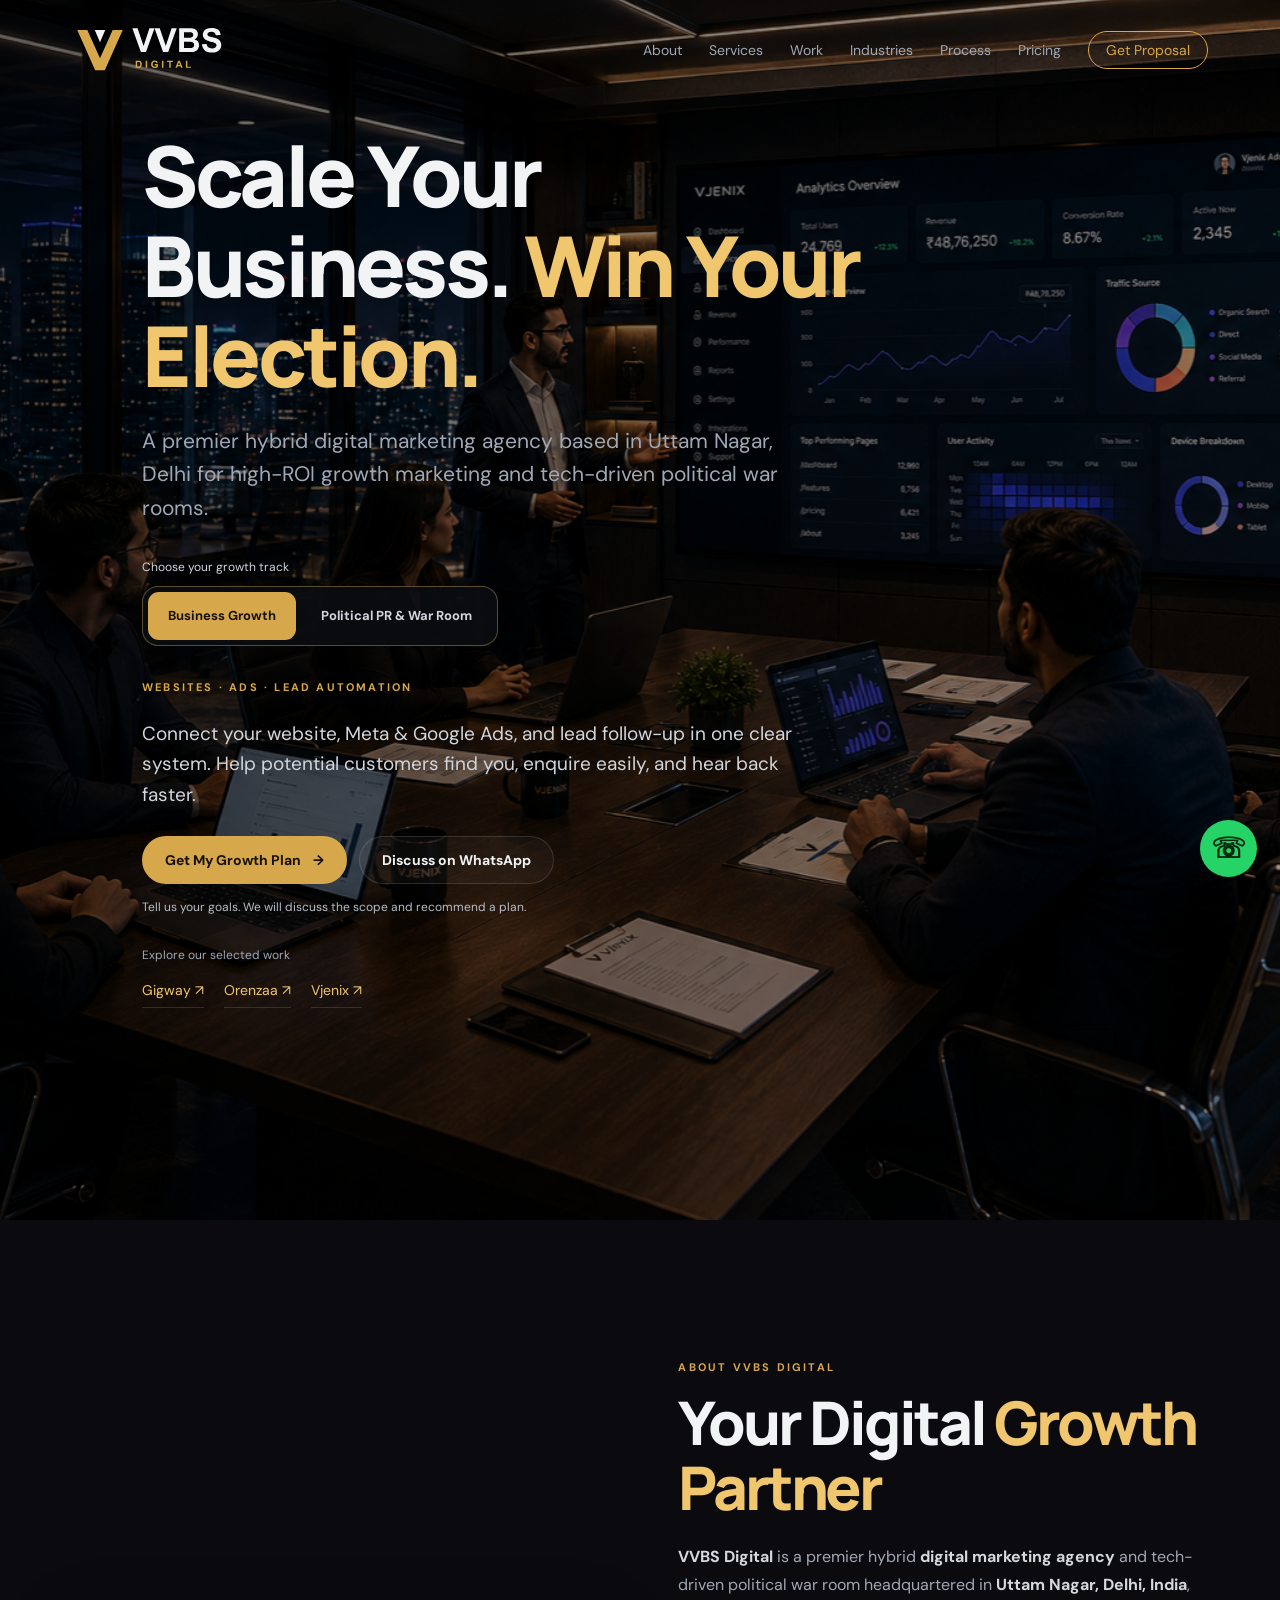
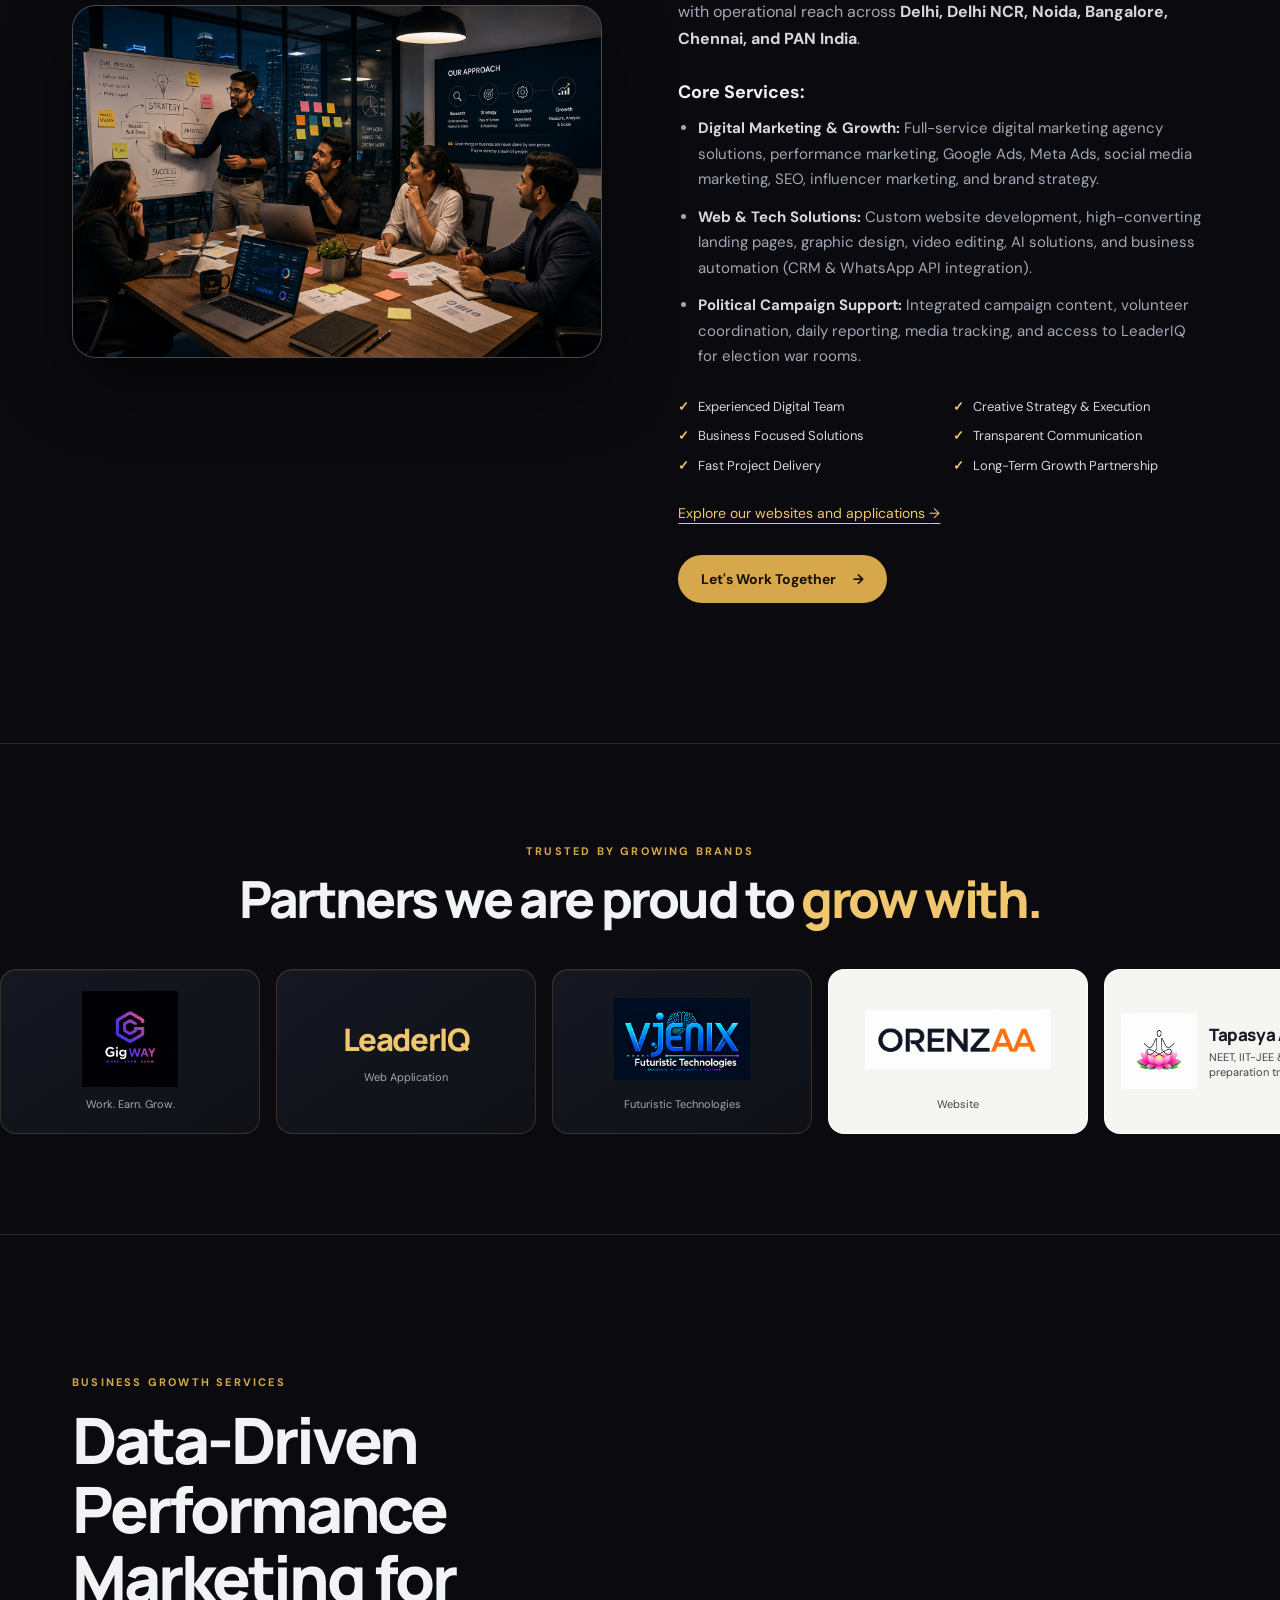
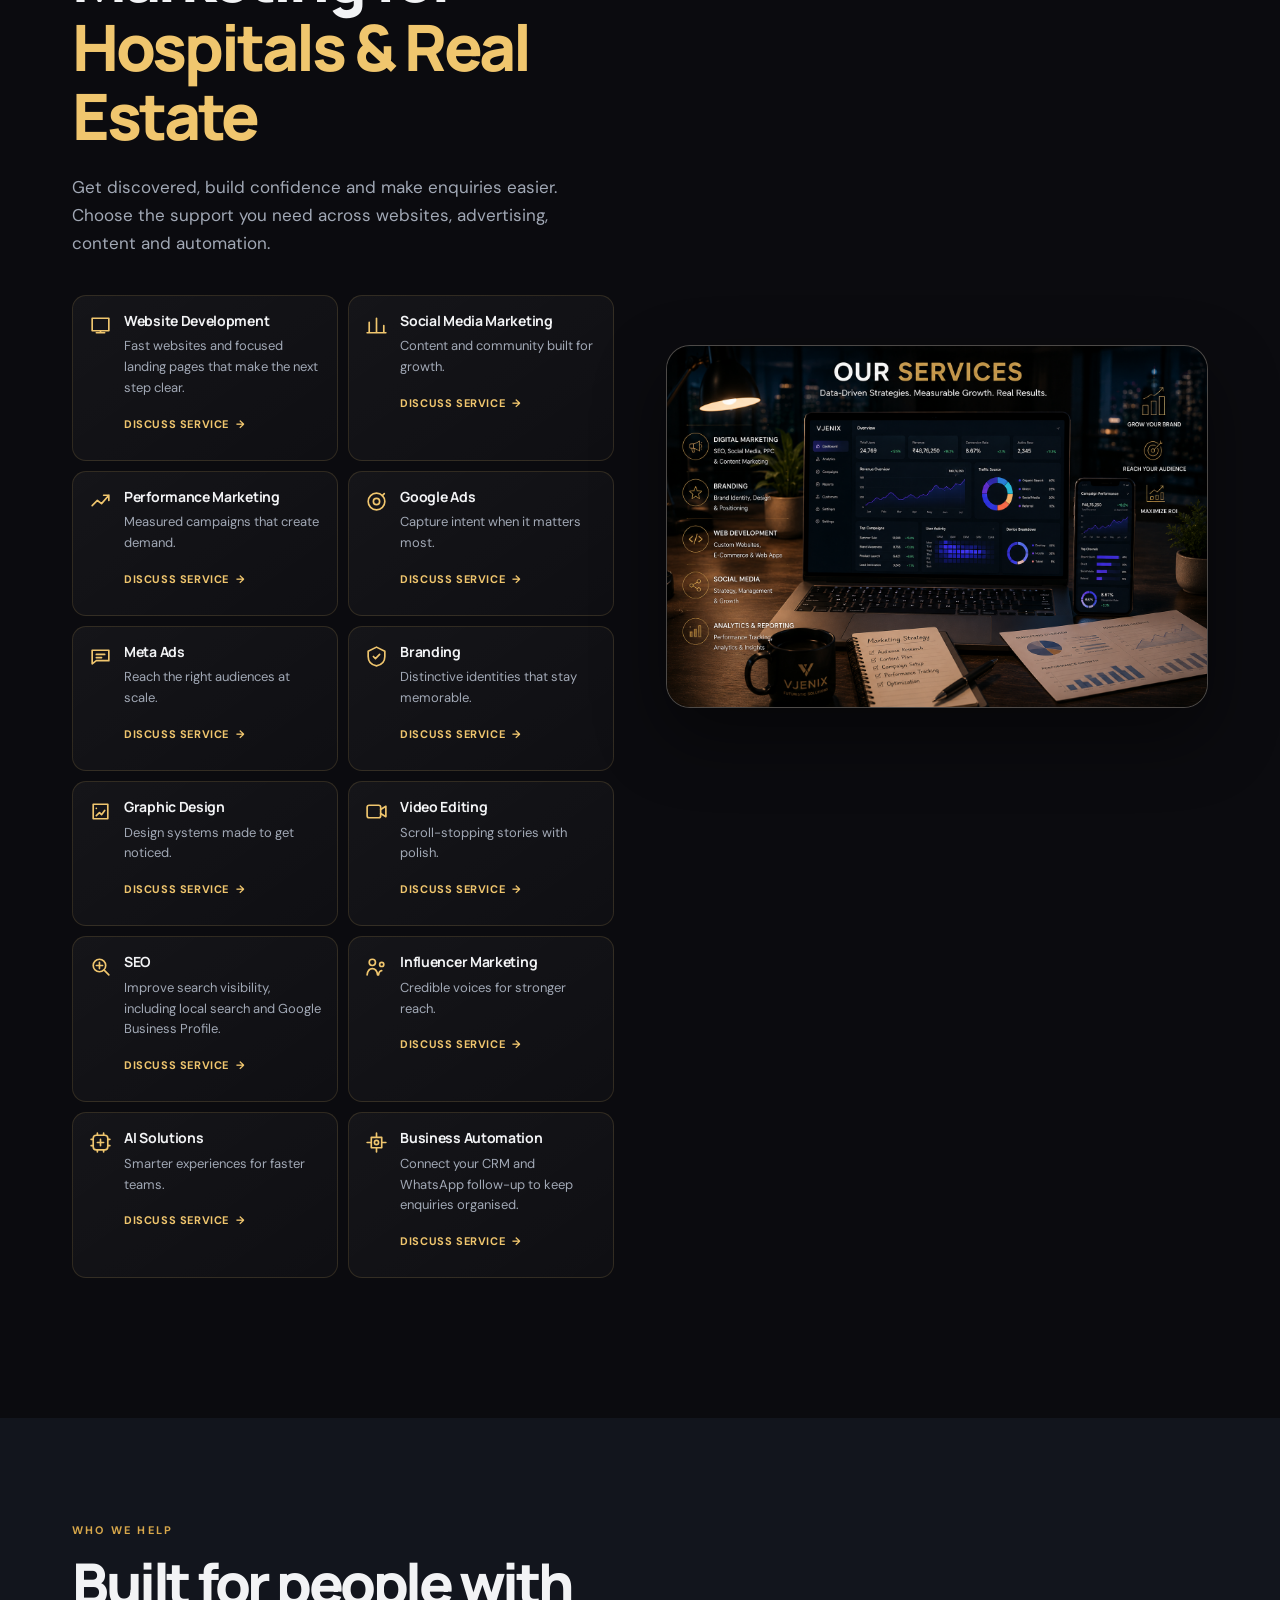
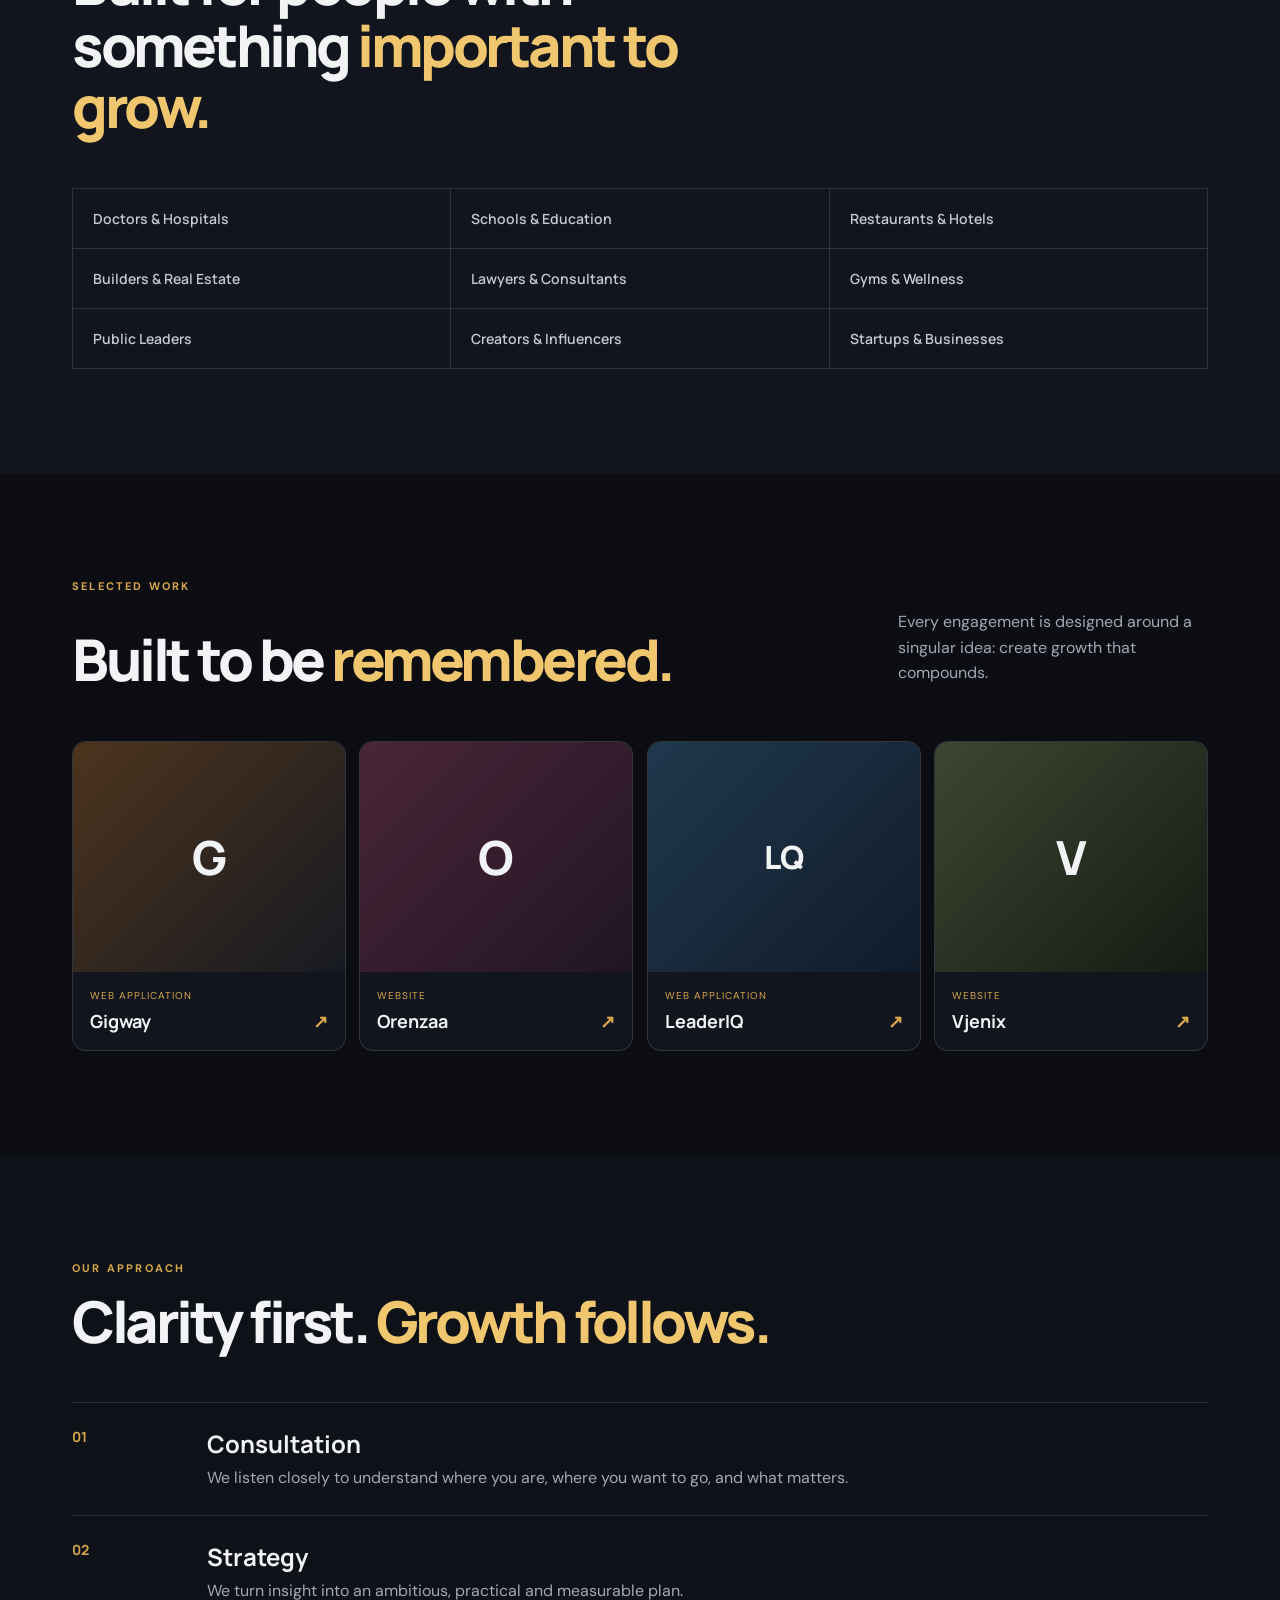
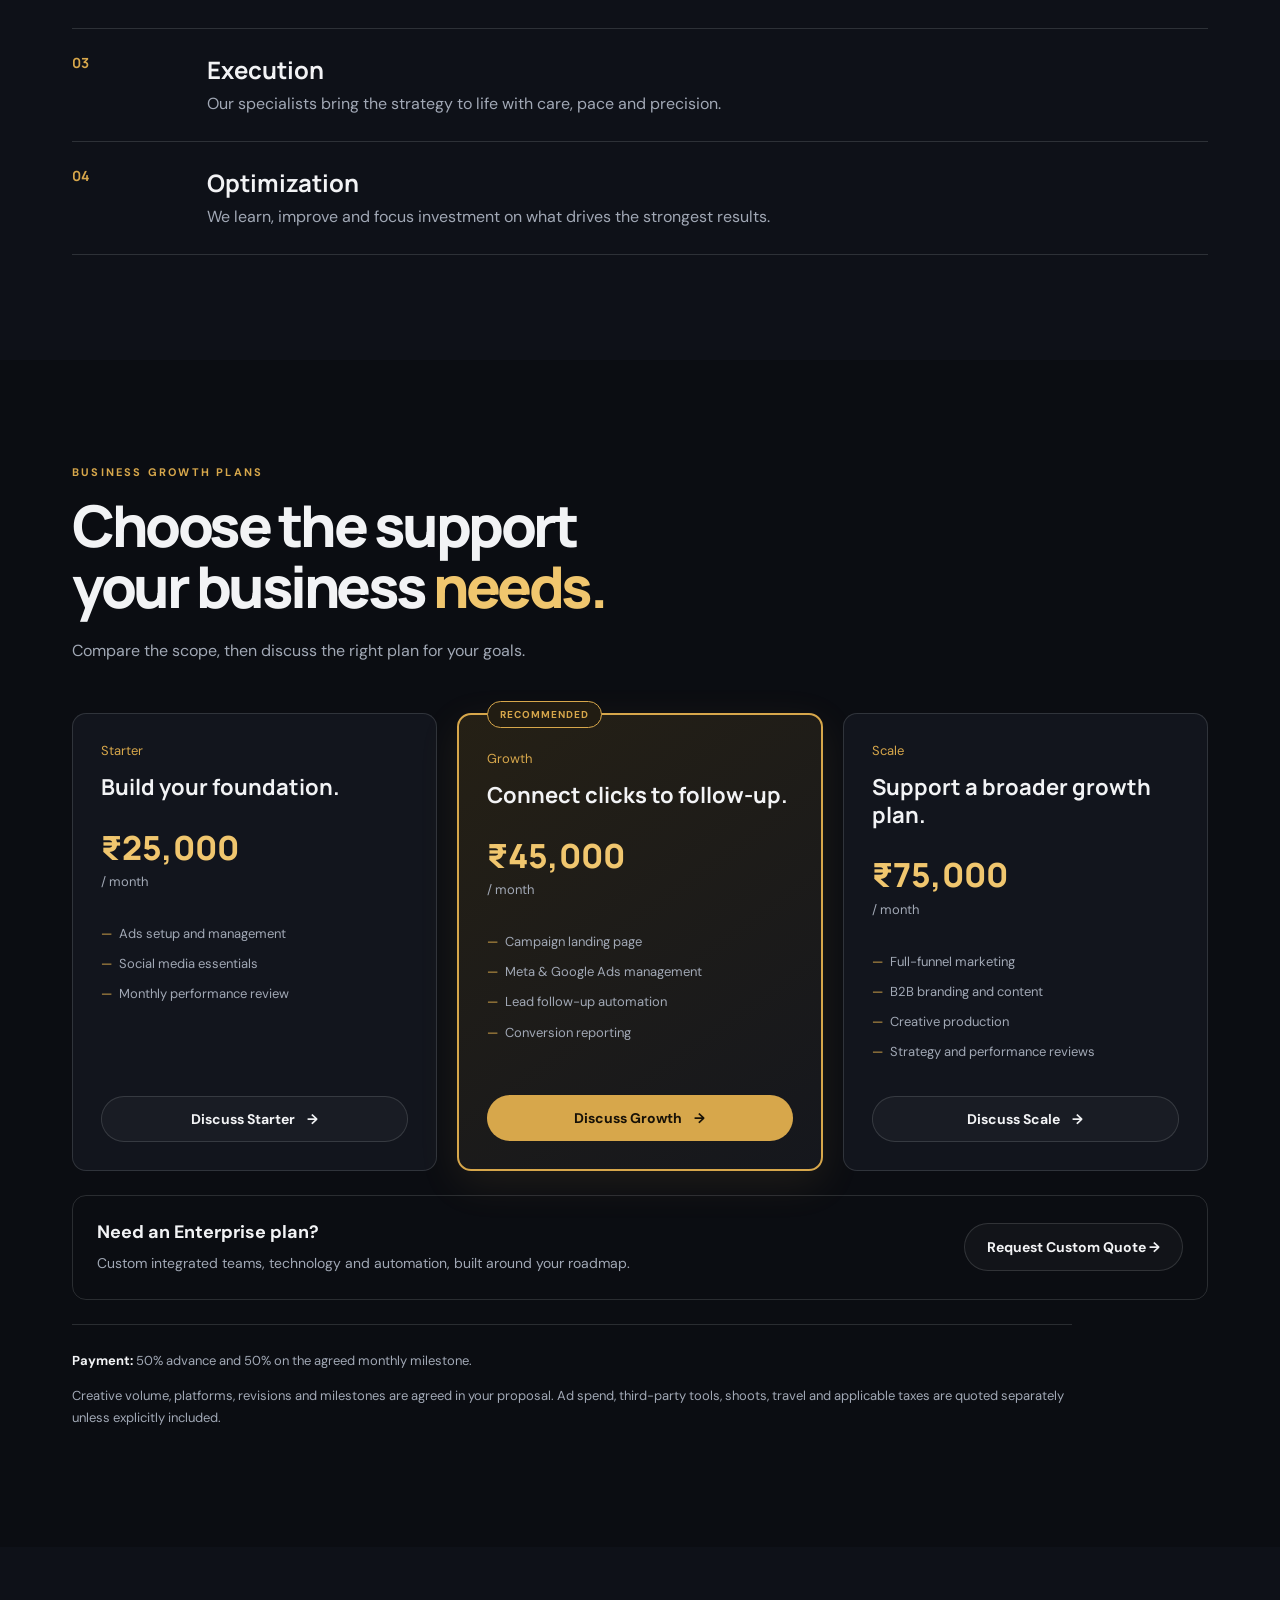
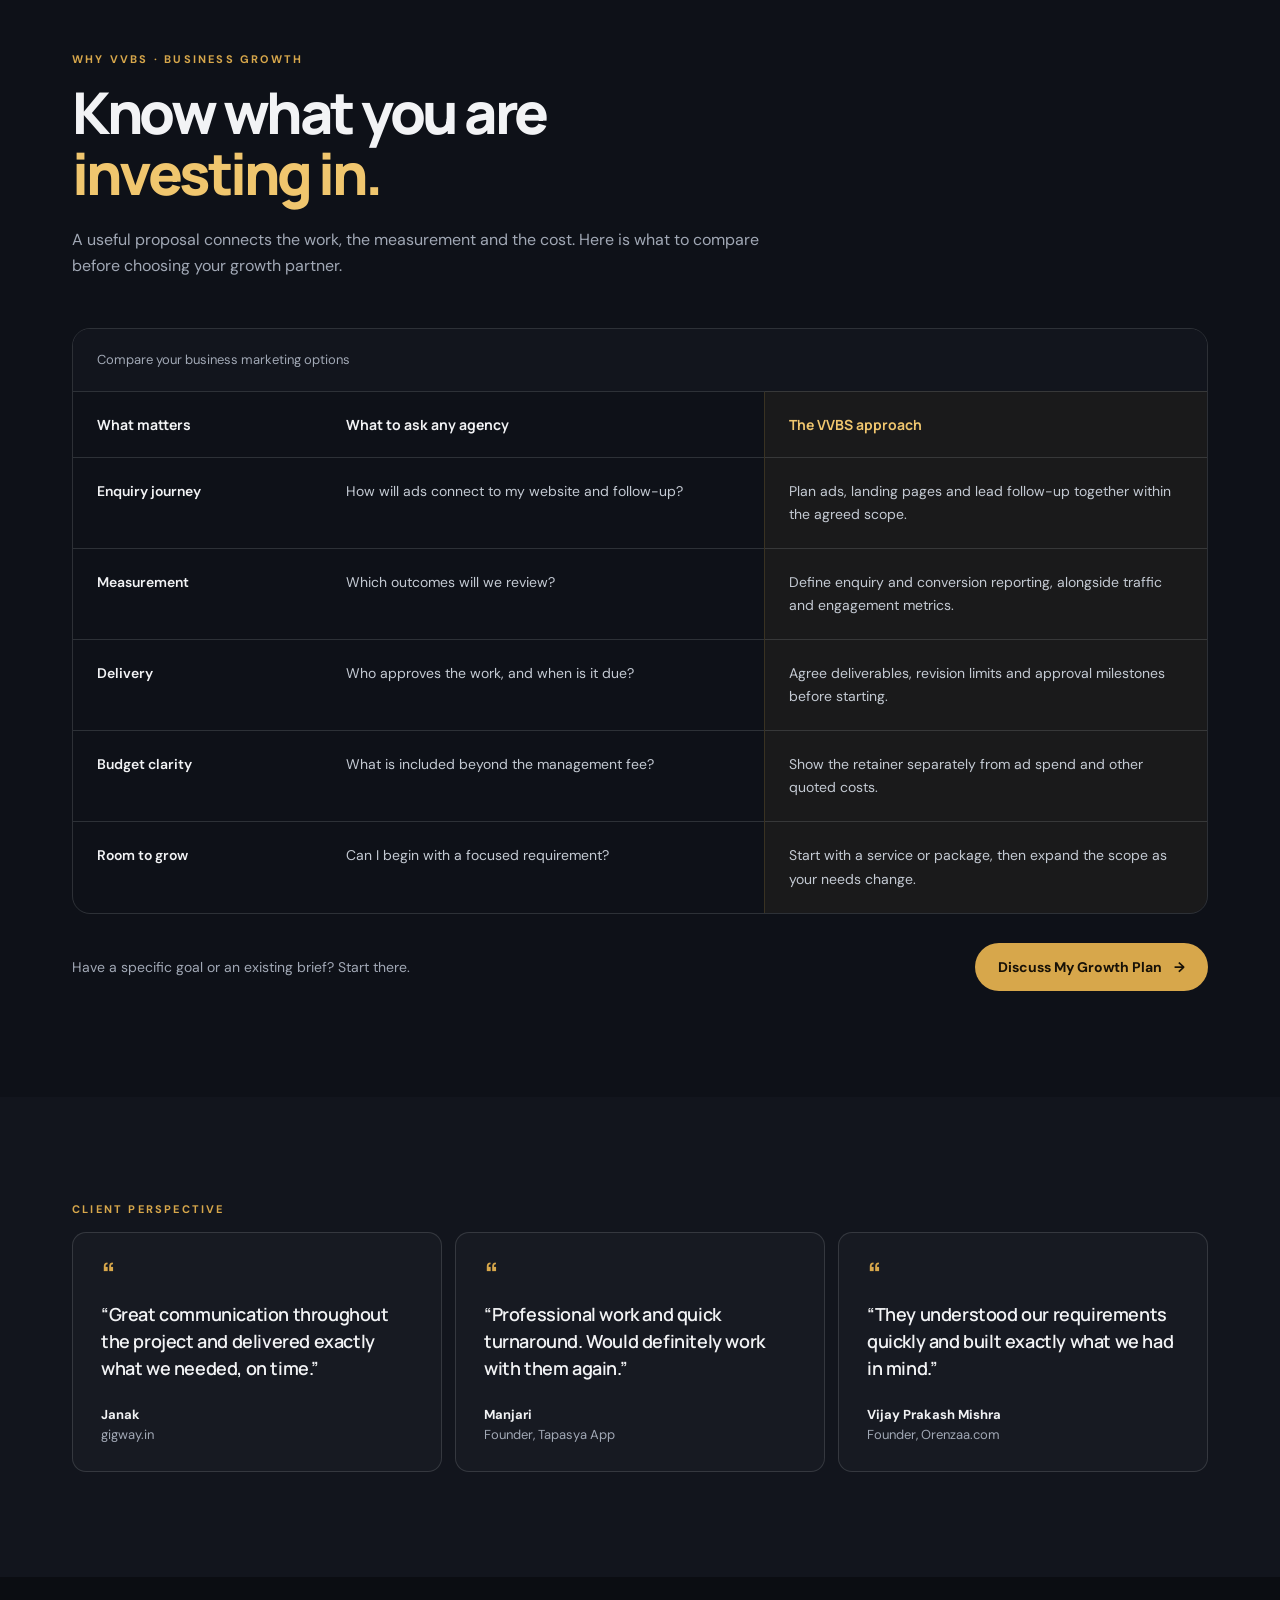
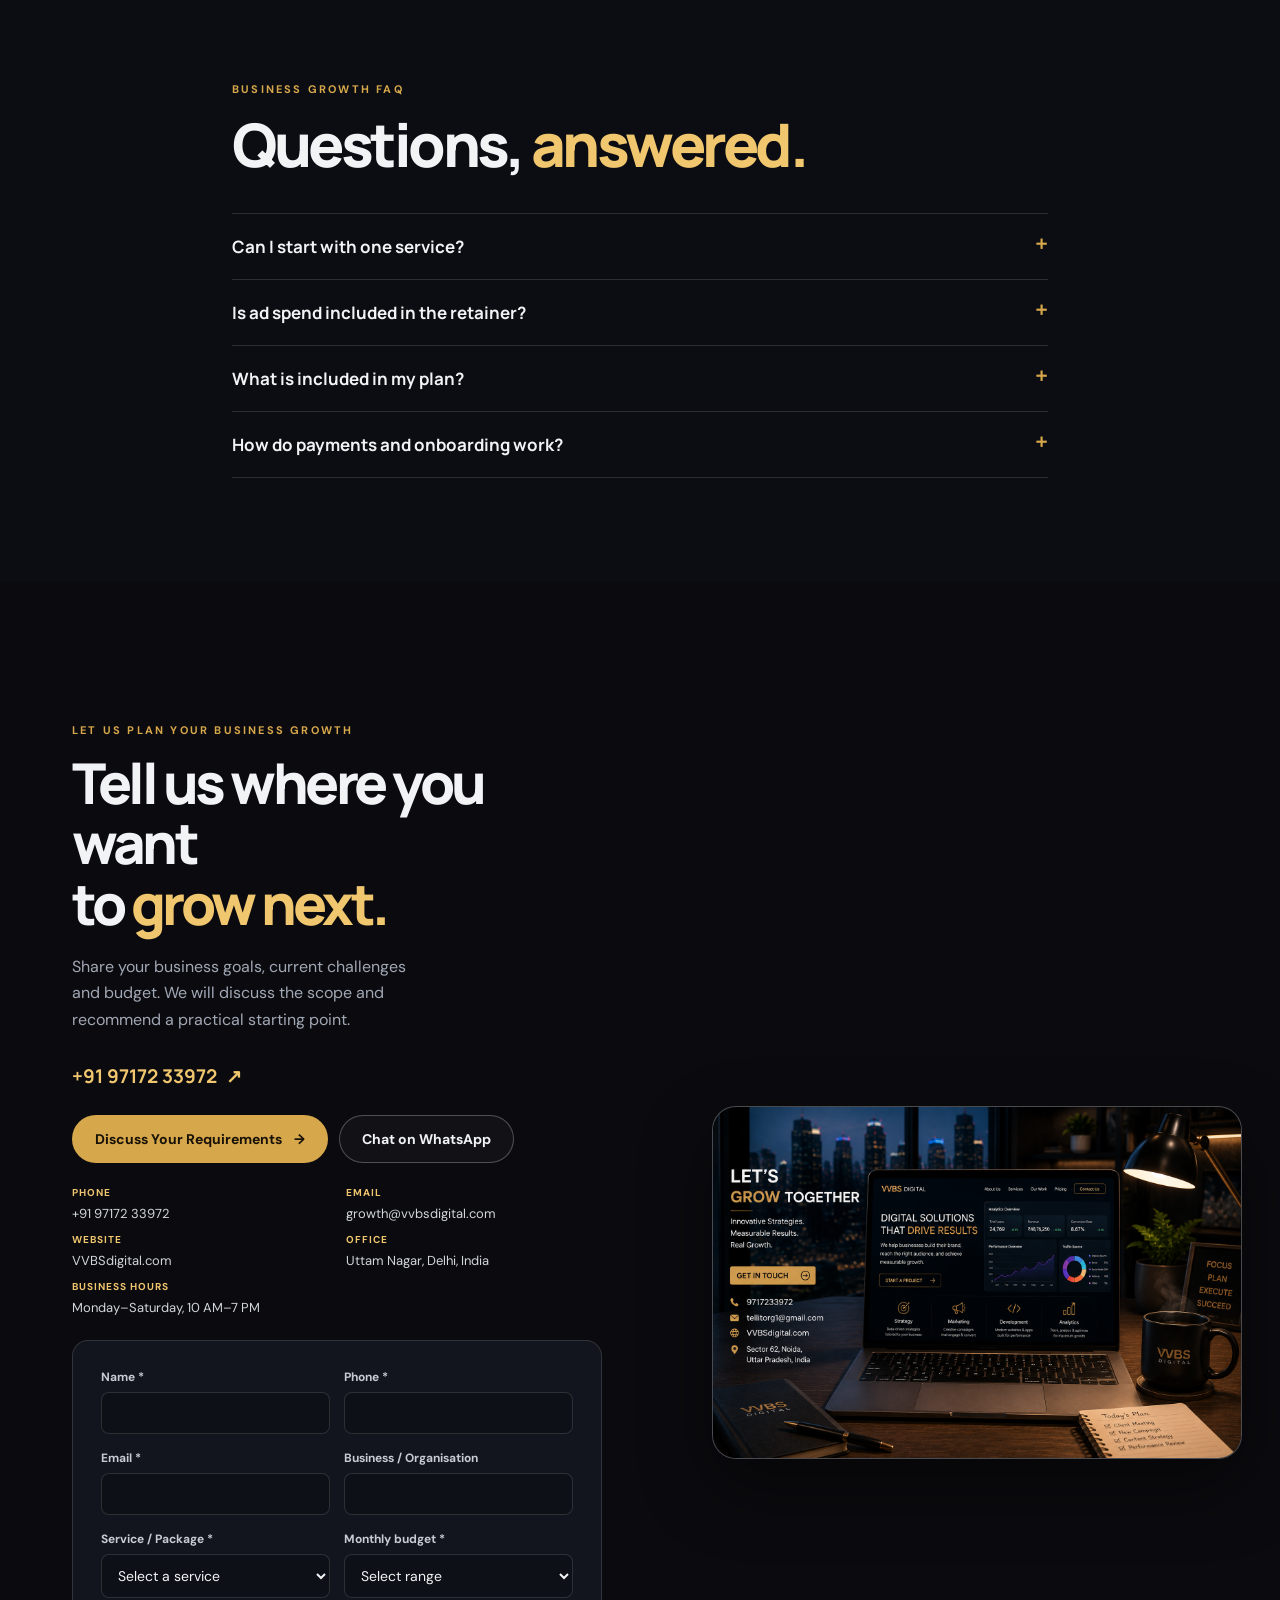
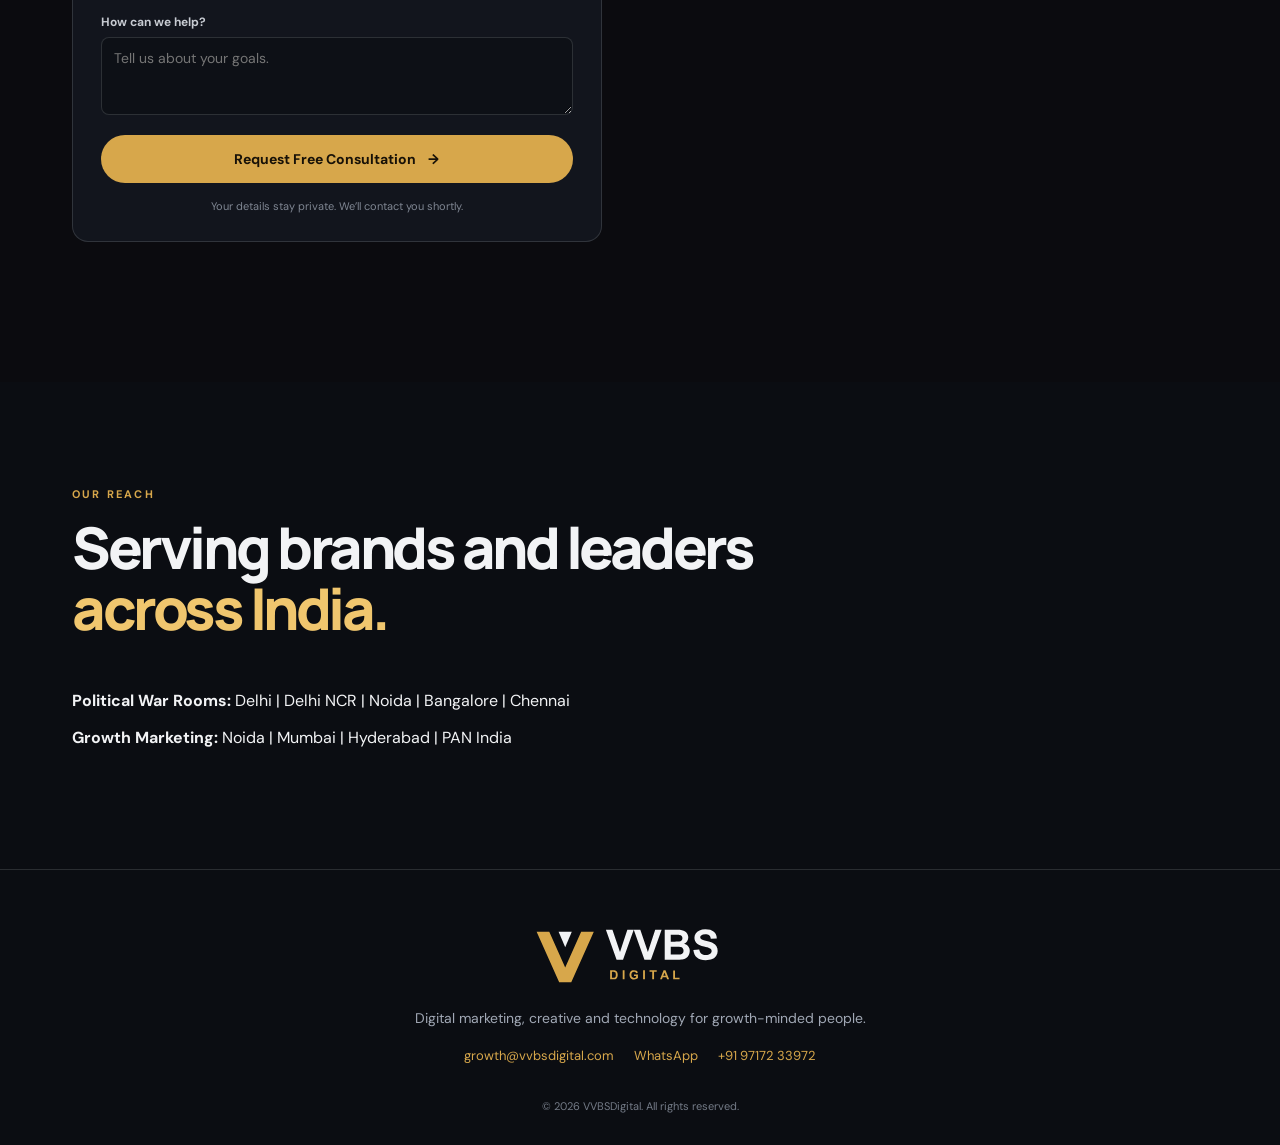
==== commit 6eed6948: "Correct Delhi office location and update agency service areas" ====
--- a/index.html
+++ b/index.html
@@ -5,15 +5,15 @@
   <meta charset="UTF-8">
   <meta name="viewport" content="width=device-width, initial-scale=1.0">
   <!-- Primary Meta Tags (Pan-India Targeted) -->
-  <title>VVBS Digital | Growth Marketing &amp; Political War Room Agency India</title>
-  <meta name="description" content="VVBS Digital is India’s premier hybrid agency delivering high-ROI growth marketing for healthcare, real estate &amp; enterprise brands, alongside LeaderIQ-powered political war rooms across Delhi-NCR, Bangalore, Chennai, Lucknow &amp; PAN India.">
-  <meta name="keywords" content="Digital Marketing Agency India, Political War Room Agency, Performance Marketing Delhi NCR, LeaderIQ Volunteer Automation, Election Campaign Management Bangalore, Political PR Agency Chennai, Healthcare Lead Generation Lucknow, Real Estate Growth Ads Mumbai, Pan India War Room">
+  <title>VVBS Digital | Digital Marketing Agency - Delhi, Delhi NCR, Noida, Bangalore, Chennai</title>
+  <meta name="description" content="VVBS Digital is a premier digital marketing agency &amp; tech-driven political war room based in Uttam Nagar, Delhi, serving Delhi, Delhi NCR, Noida, Bangalore, Chennai &amp; PAN India. We provide performance marketing, Google Ads, Meta Ads, SEO, web development &amp; LeaderIQ election war rooms.">
+  <meta name="keywords" content="Digital Marketing Agency, VVBS Digital, Digital Marketing Agency in Delhi, Digital Marketing Agency in Noida, Digital Marketing Agency in Delhi NCR, Digital Marketing Agency in Uttam Nagar, Digital Marketing Agency in Chennai, Digital Marketing Agency in Bangalore, Political War Room Agency, LeaderIQ War Room, SEO Agency India, Performance Marketing Agency">
   <meta name="author" content="VVBS Digital">
   <!-- Open Graph / Facebook / WhatsApp Preview -->
   <meta property="og:type" content="website">
   <meta property="og:url" content="https://vvbsdigital.com/">
-  <meta property="og:title" content="VVBS Digital | Growth Marketing &amp; Political War Room Agency India">
-  <meta property="og:description" content="Scale Your Business. Win Your Election. 360° Hybrid Digital Agency operating across Delhi-NCR, Bangalore, Chennai, Lucknow &amp; PAN India.">
+  <meta property="og:title" content="VVBS Digital | Digital Marketing Agency - Delhi, Delhi NCR, Noida, Bangalore, Chennai">
+  <meta property="og:description" content="Premier hybrid digital marketing agency &amp; political war room based in Uttam Nagar, Delhi, serving Delhi, Delhi NCR, Noida, Bangalore, Chennai &amp; PAN India.">
   <meta property="og:image" content="https://vvbsdigital.com/assets/images/og-banner.jpg">
   <meta property="og:image:type" content="image/jpeg">
   <meta property="og:image:width" content="1200">
@@ -21,10 +21,13 @@
   <meta property="og:image:alt" content="VVBS Digital — Scale Your Business. Win Your Election. Growth Marketing &amp; Political War Rooms across India.">
   <!-- Twitter Card Data -->
   <meta name="twitter:card" content="summary_large_image">
-  <meta name="twitter:title" content="VVBS Digital | Growth Marketing &amp; Political War Room Agency India">
-  <meta name="twitter:description" content="360° Commercial Growth Marketing &amp; High-Tech LeaderIQ Political War Rooms across India.">
+  <meta name="twitter:title" content="VVBS Digital | Digital Marketing Agency - Delhi, Delhi NCR, Noida, Bangalore, Chennai">
+  <meta name="twitter:description" content="Premier hybrid digital marketing agency &amp; political war room based in Uttam Nagar, Delhi, serving Delhi, Delhi NCR, Noida, Bangalore, Chennai &amp; PAN India.">
   <meta name="twitter:image" content="https://vvbsdigital.com/assets/images/og-banner.jpg">
   <meta name="twitter:image:alt" content="VVBS Digital — Scale Your Business. Win Your Election. Growth Marketing &amp; Political War Rooms across India.">
+  <!-- Geo Location Tags for Multi-City SEO -->
+  <meta name="geo.region" content="IN-DL">
+  <meta name="geo.placename" content="Uttam Nagar, Delhi, India">
   <!-- Canonical URL -->
   <link rel="canonical" href="https://vvbsdigital.com/">
   <!-- Google Ads conversion tracking is retained from the original site. -->
@@ -79,7 +82,7 @@
     <div class="hero-orb orb-one"></div><div class="hero-orb orb-two"></div>
     <div class="hero-content hero-content-left">
       <h1>Scale Your Business. <em>Win Your Election.</em></h1>
-      <p class="hero-tagline">Lucknow's premier hybrid agency for high-ROI growth marketing and tech-driven political war rooms.</p>
+      <p class="hero-tagline">A premier hybrid digital marketing agency based in Uttam Nagar, Delhi for high-ROI growth marketing and tech-driven political war rooms.</p>
       <div class="wing-selector">
         <p id="wing-label">Choose your growth track</p>
         <div class="wing-tabs" role="tablist" aria-labelledby="wing-label">
@@ -125,9 +128,15 @@
           <img src="assets/vvbs-about-team.png" alt="VVBSDigital team in a collaborative strategy and planning session" loading="lazy" decoding="async">
         </figure>
         <div class="about-copy">
-          <p class="eyebrow" data-animate>About VVBSDigital</p>
+          <p class="eyebrow" data-animate>About VVBS Digital</p>
           <h2 data-animate>Your Digital <em>Growth Partner</em></h2>
-          <p class="about-description" data-animate>VVBSDigital is a modern Digital Marketing Agency helping Businesses, Public Leaders and Creators grow through Digital Marketing, Branding, Websites, Performance Marketing, Creative Content and Technology Solutions.</p>
+          <p class="about-description" data-animate><strong>VVBS Digital</strong> is a premier hybrid <strong>digital marketing agency</strong> and tech-driven political war room headquartered in <strong>Uttam Nagar, Delhi, India</strong>, with operational reach across <strong>Delhi, Delhi NCR, Noida, Bangalore, Chennai, and PAN India</strong>.</p>
+          <h3 class="about-services-title">Core Services:</h3>
+          <ul class="about-services">
+            <li><strong>Digital Marketing &amp; Growth:</strong> Full-service digital marketing agency solutions, performance marketing, Google Ads, Meta Ads, social media marketing, SEO, influencer marketing, and brand strategy.</li>
+            <li><strong>Web &amp; Tech Solutions:</strong> Custom website development, high-converting landing pages, graphic design, video editing, AI solutions, and business automation (CRM &amp; WhatsApp API integration).</li>
+            <li><strong>Political Campaign Support:</strong> Integrated campaign content, volunteer coordination, daily reporting, media tracking, and access to LeaderIQ for election war rooms.</li>
+          </ul>
           <ul class="about-highlights" data-animate>
             <li>Experienced Digital Team</li><li>Creative Strategy &amp; Execution</li><li>Business Focused Solutions</li><li>Transparent Communication</li><li>Fast Project Delivery</li><li>Long-Term Growth Partnership</li>
           </ul>
@@ -261,7 +270,7 @@
       <div class="section-inner">
         <p class="eyebrow">Our reach</p>
         <div class="title-row compact"><h2 id="locations-heading">Serving brands and leaders <em>across India.</em></h2></div>
-        <p><strong>Political War Rooms:</strong> Delhi-NCR | Lucknow | Bangalore | Chennai</p>
+        <p><strong>Political War Rooms:</strong> Delhi | Delhi NCR | Noida | Bangalore | Chennai</p>
         <p><strong>Growth Marketing:</strong> Noida | Mumbai | Hyderabad | PAN India</p>
       </div>
     </section>
--- a/css/about-premium.css
+++ b/css/about-premium.css
@@ -18,3 +18,8 @@
 .about-work-link { margin: 28px 0; color: var(--gold-light); font-size: 14px; line-height: 1.6; }
 .about-work-link a { text-decoration: underline; text-underline-offset: 5px; }
 .about-work-link a:focus-visible { outline: 2px solid var(--gold); outline-offset: 5px; }
+
+.about-services-title { margin: 0 0 12px; font-size: 18px; }
+.about-services { margin: 0 0 28px; padding-left: 20px; color: var(--muted); font-size: 15px; line-height: 1.7; }
+.about-services li + li { margin-top: 12px; }
+.about-services strong, .about-description strong { color: #d5d8df; }
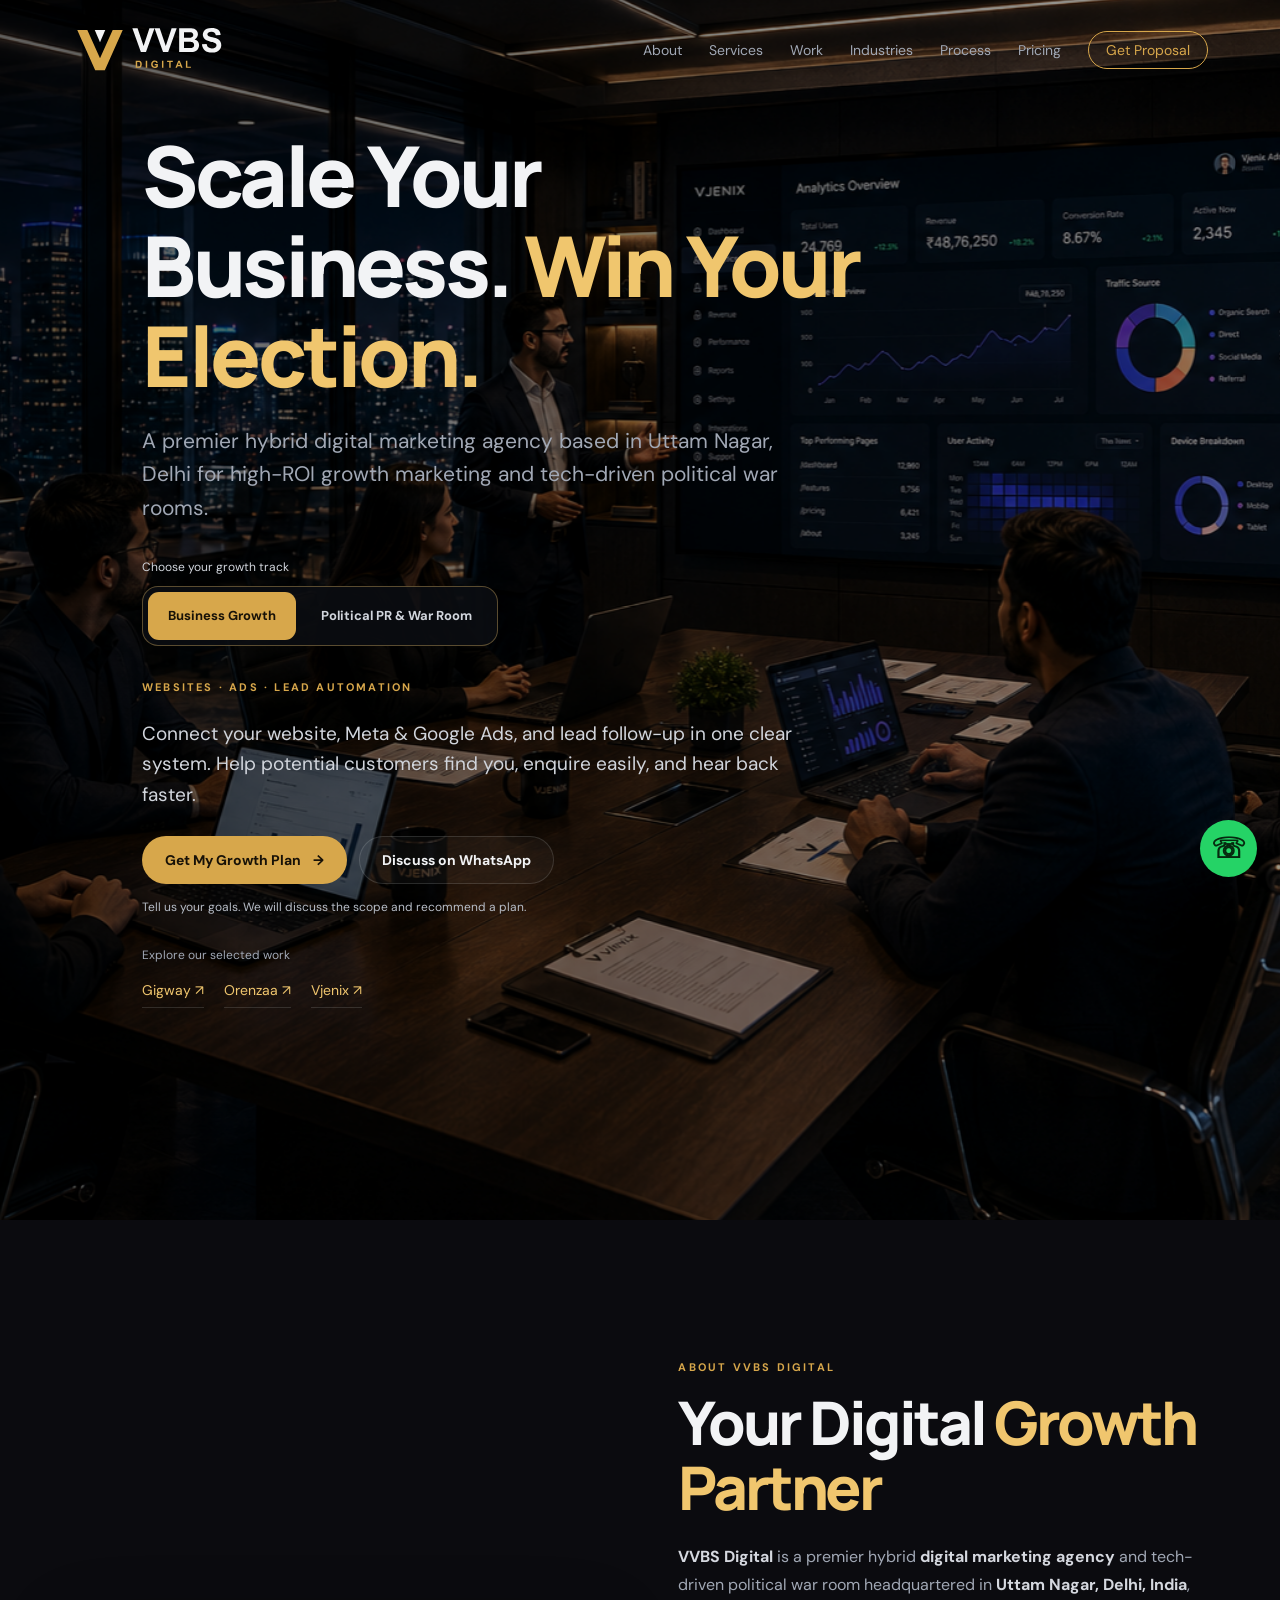
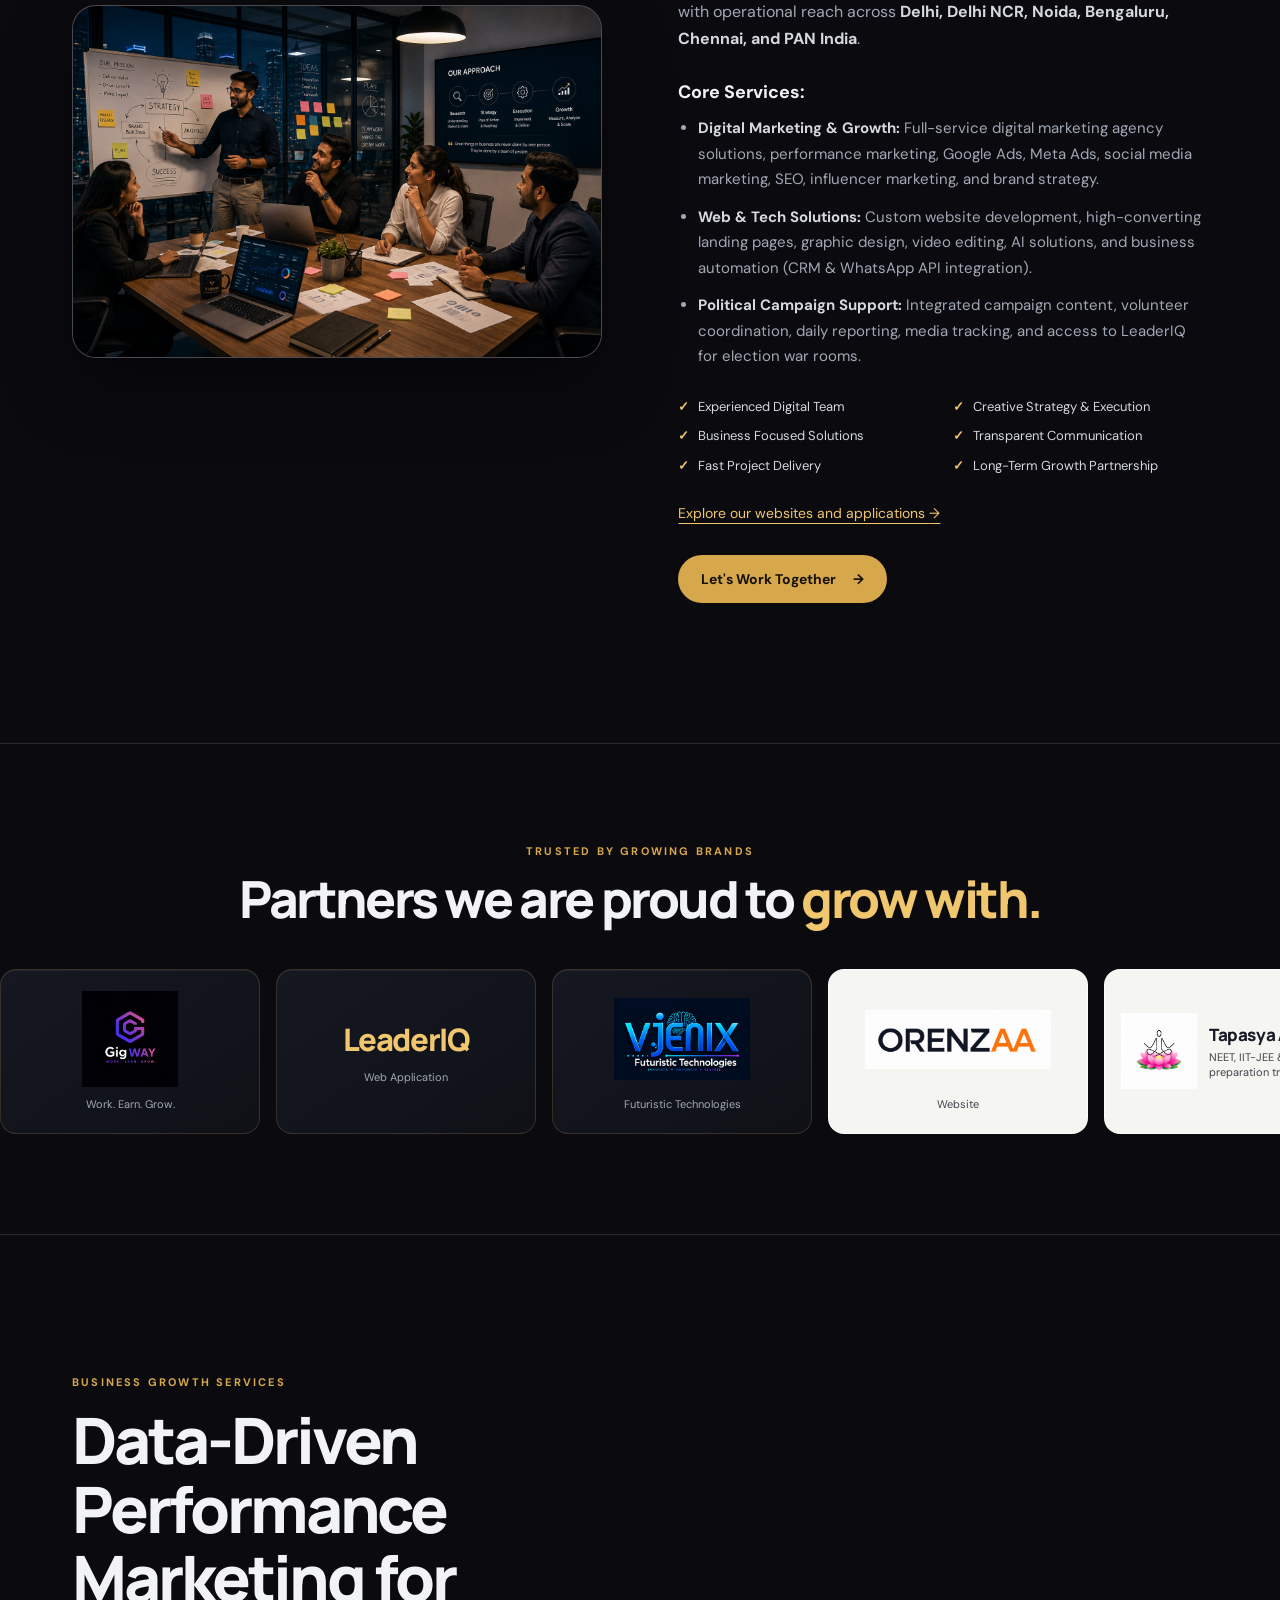
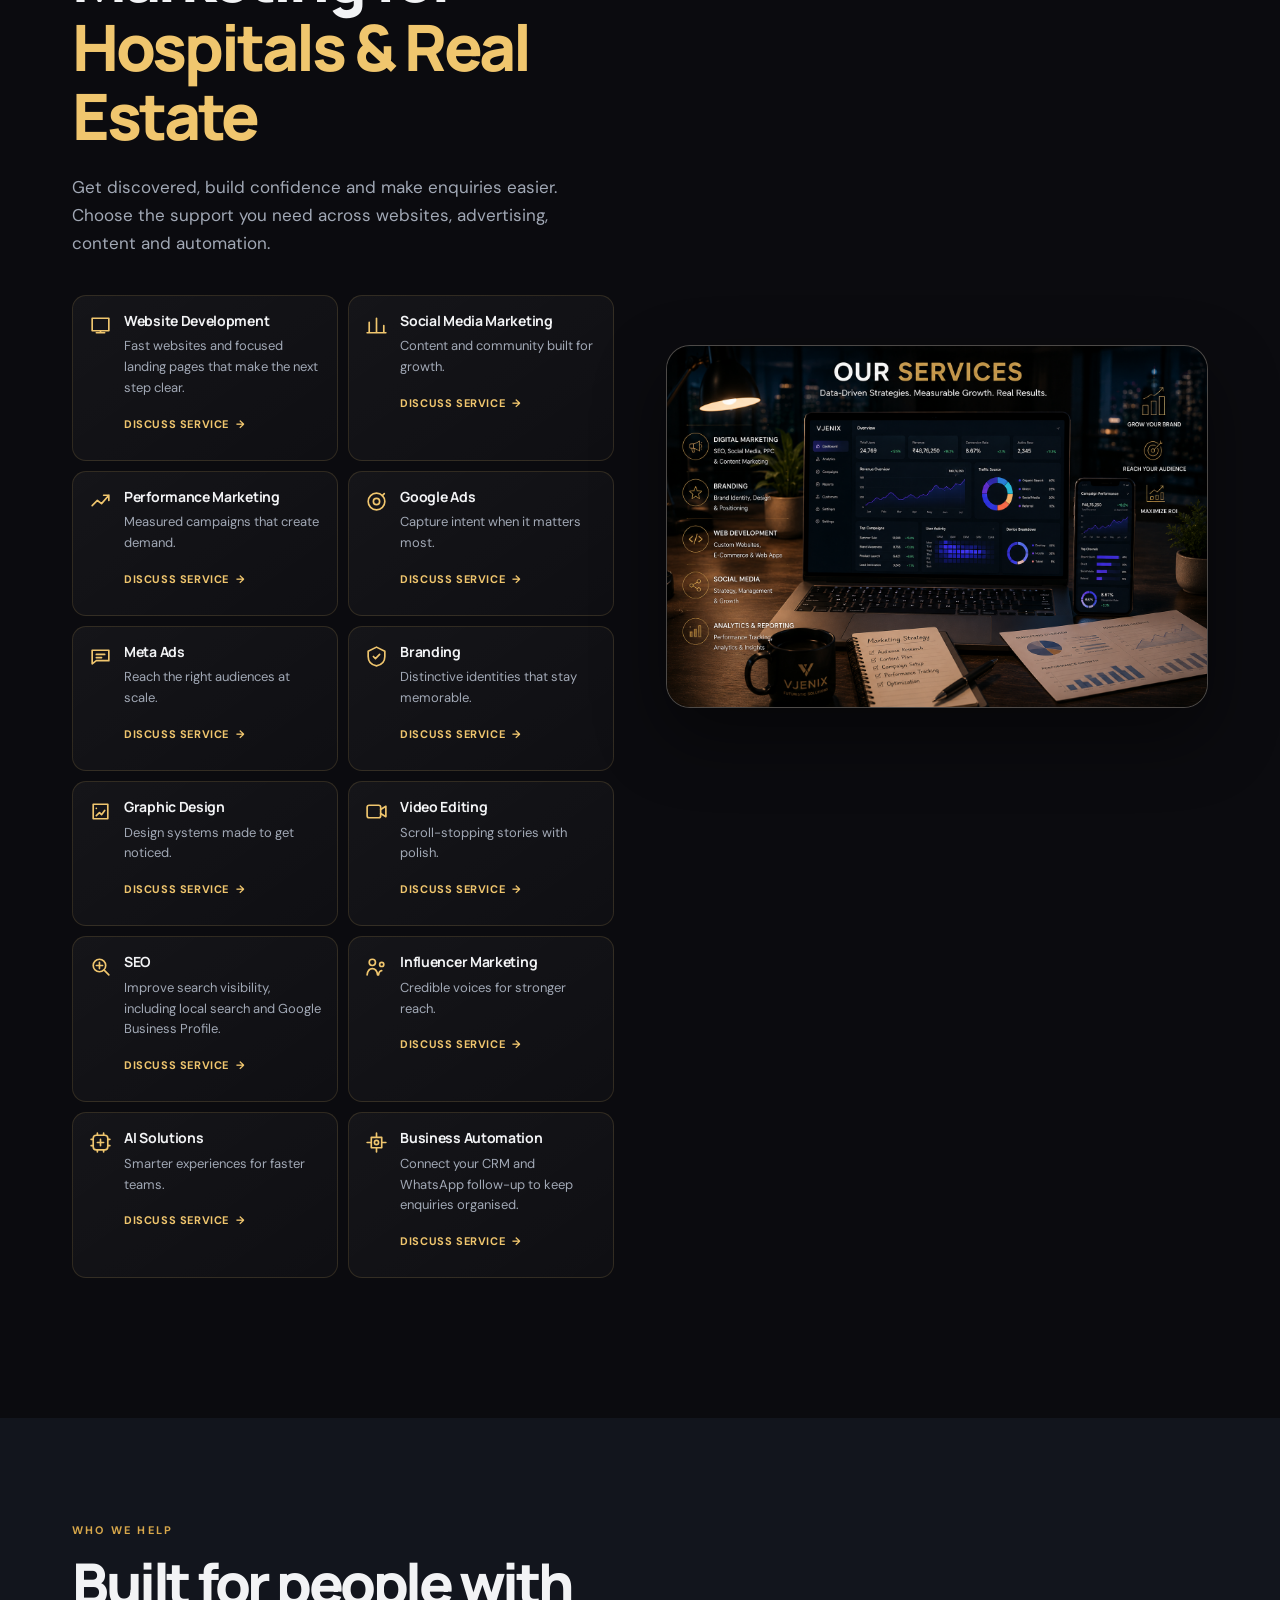
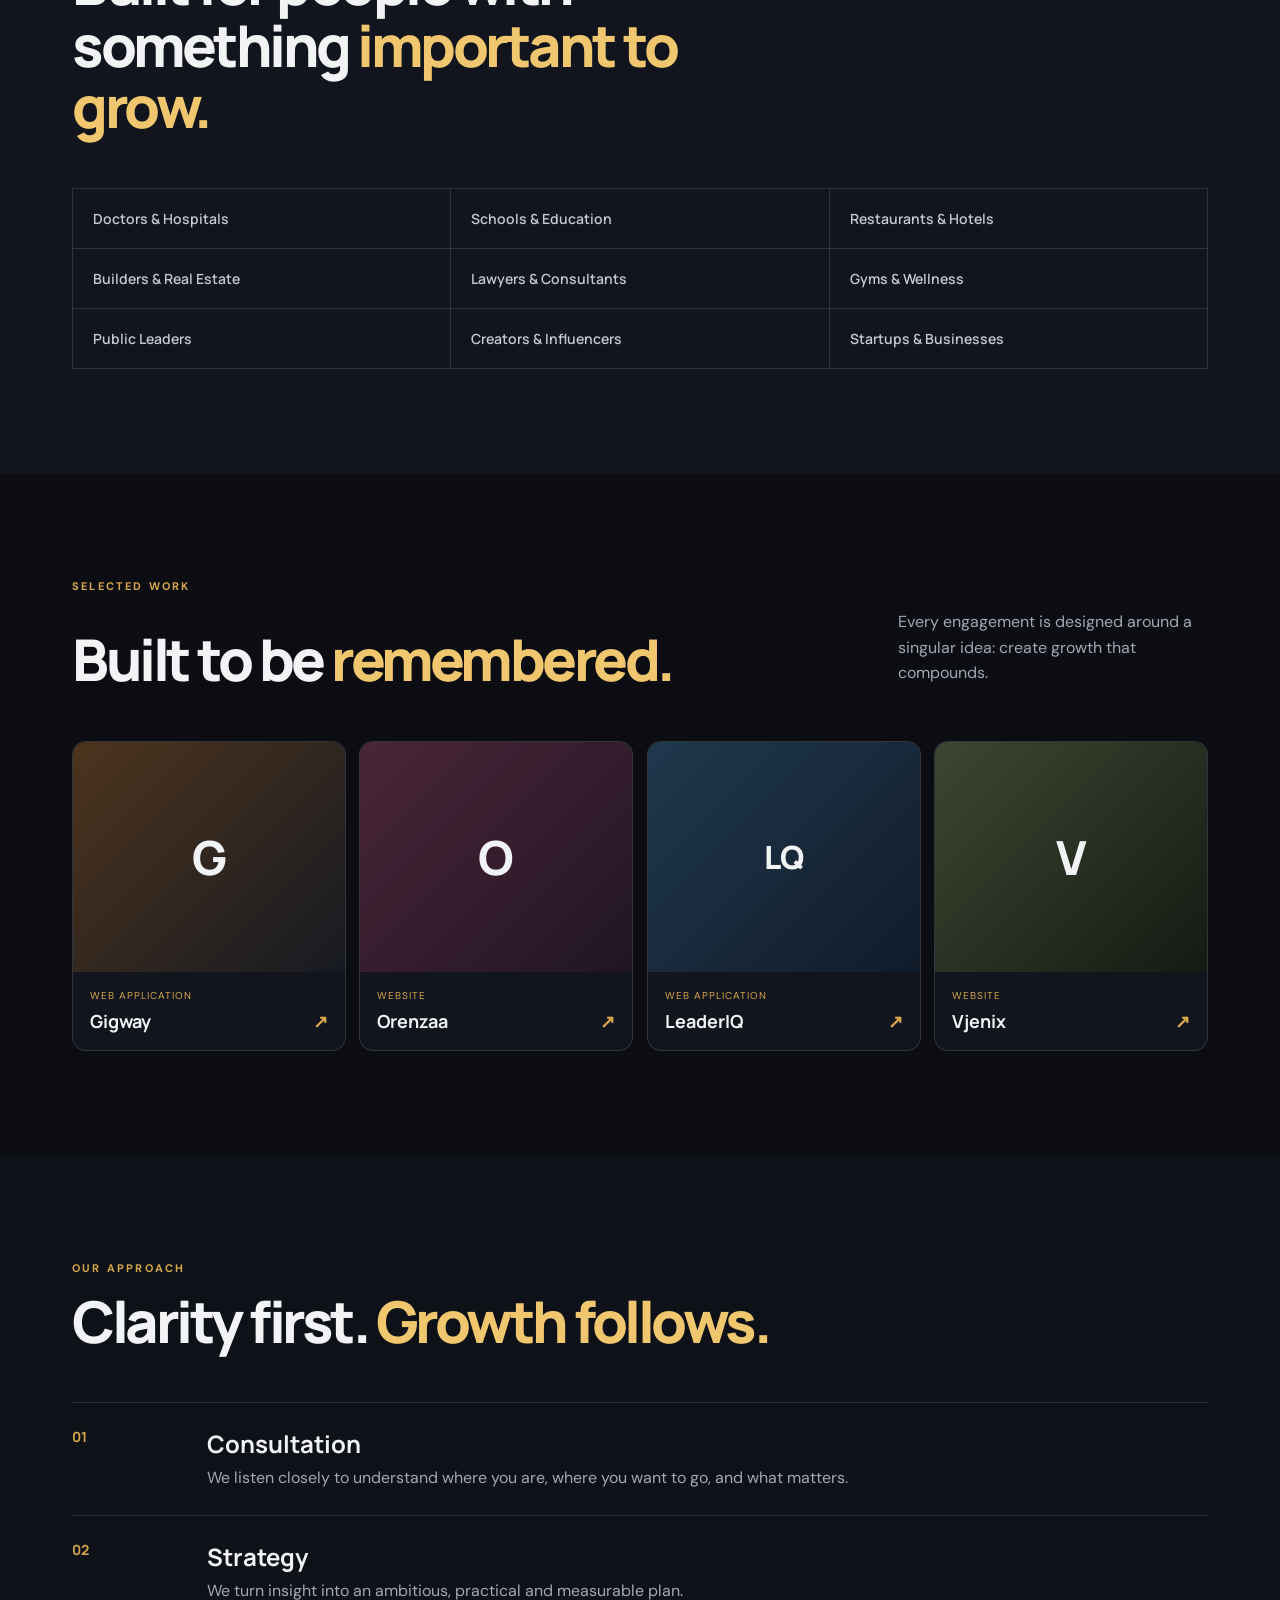
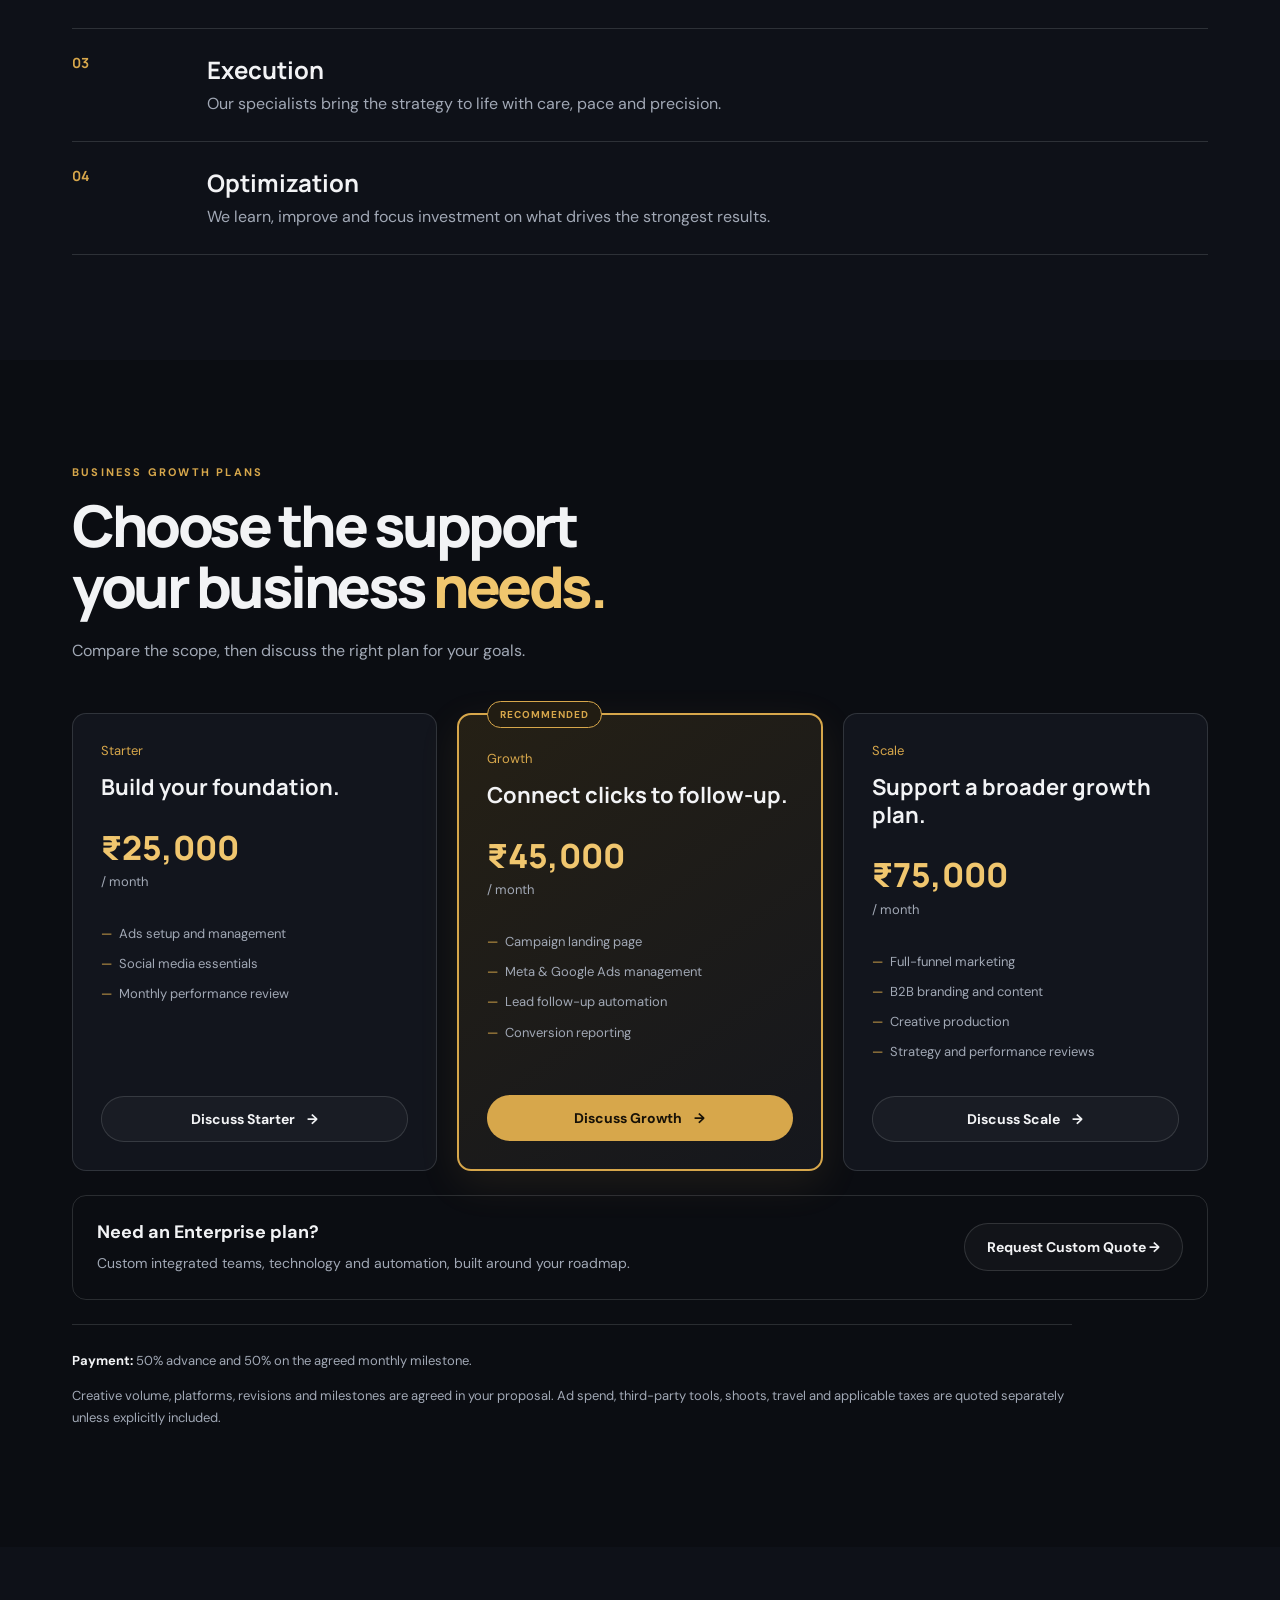
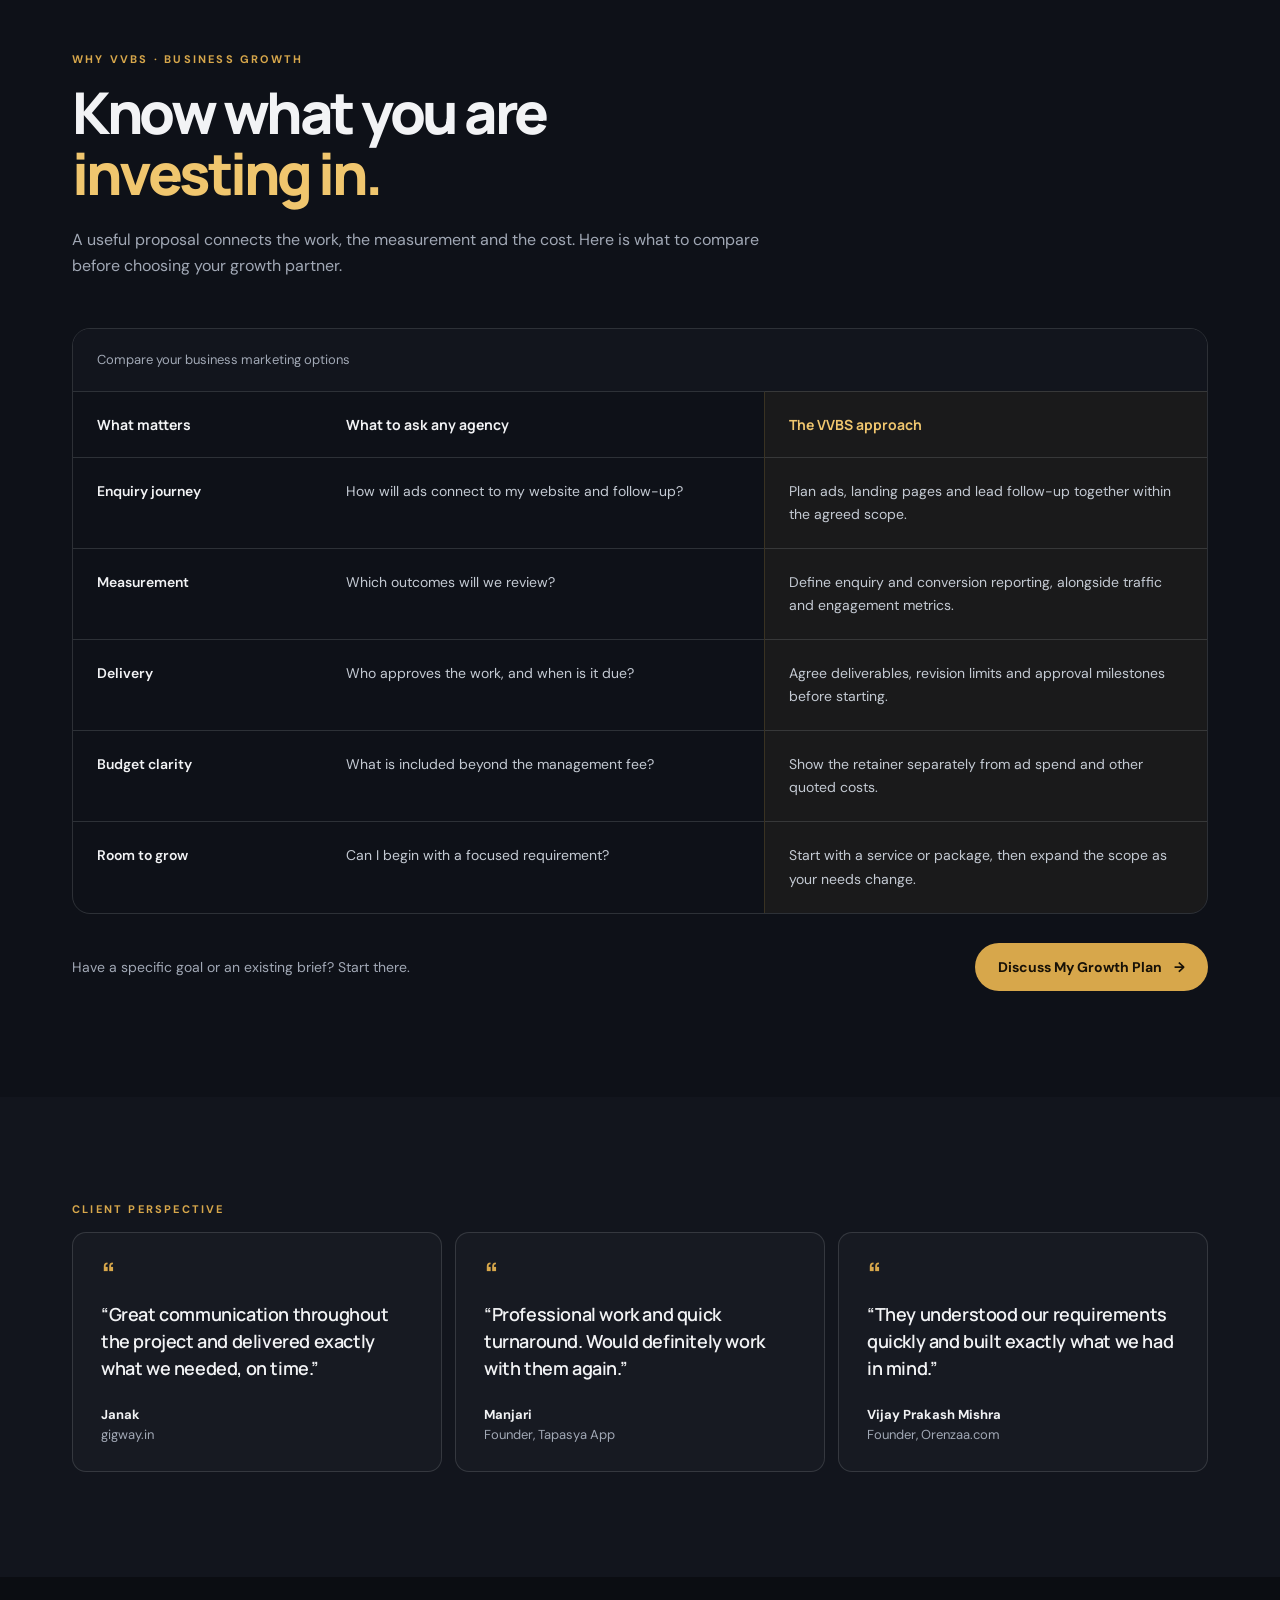
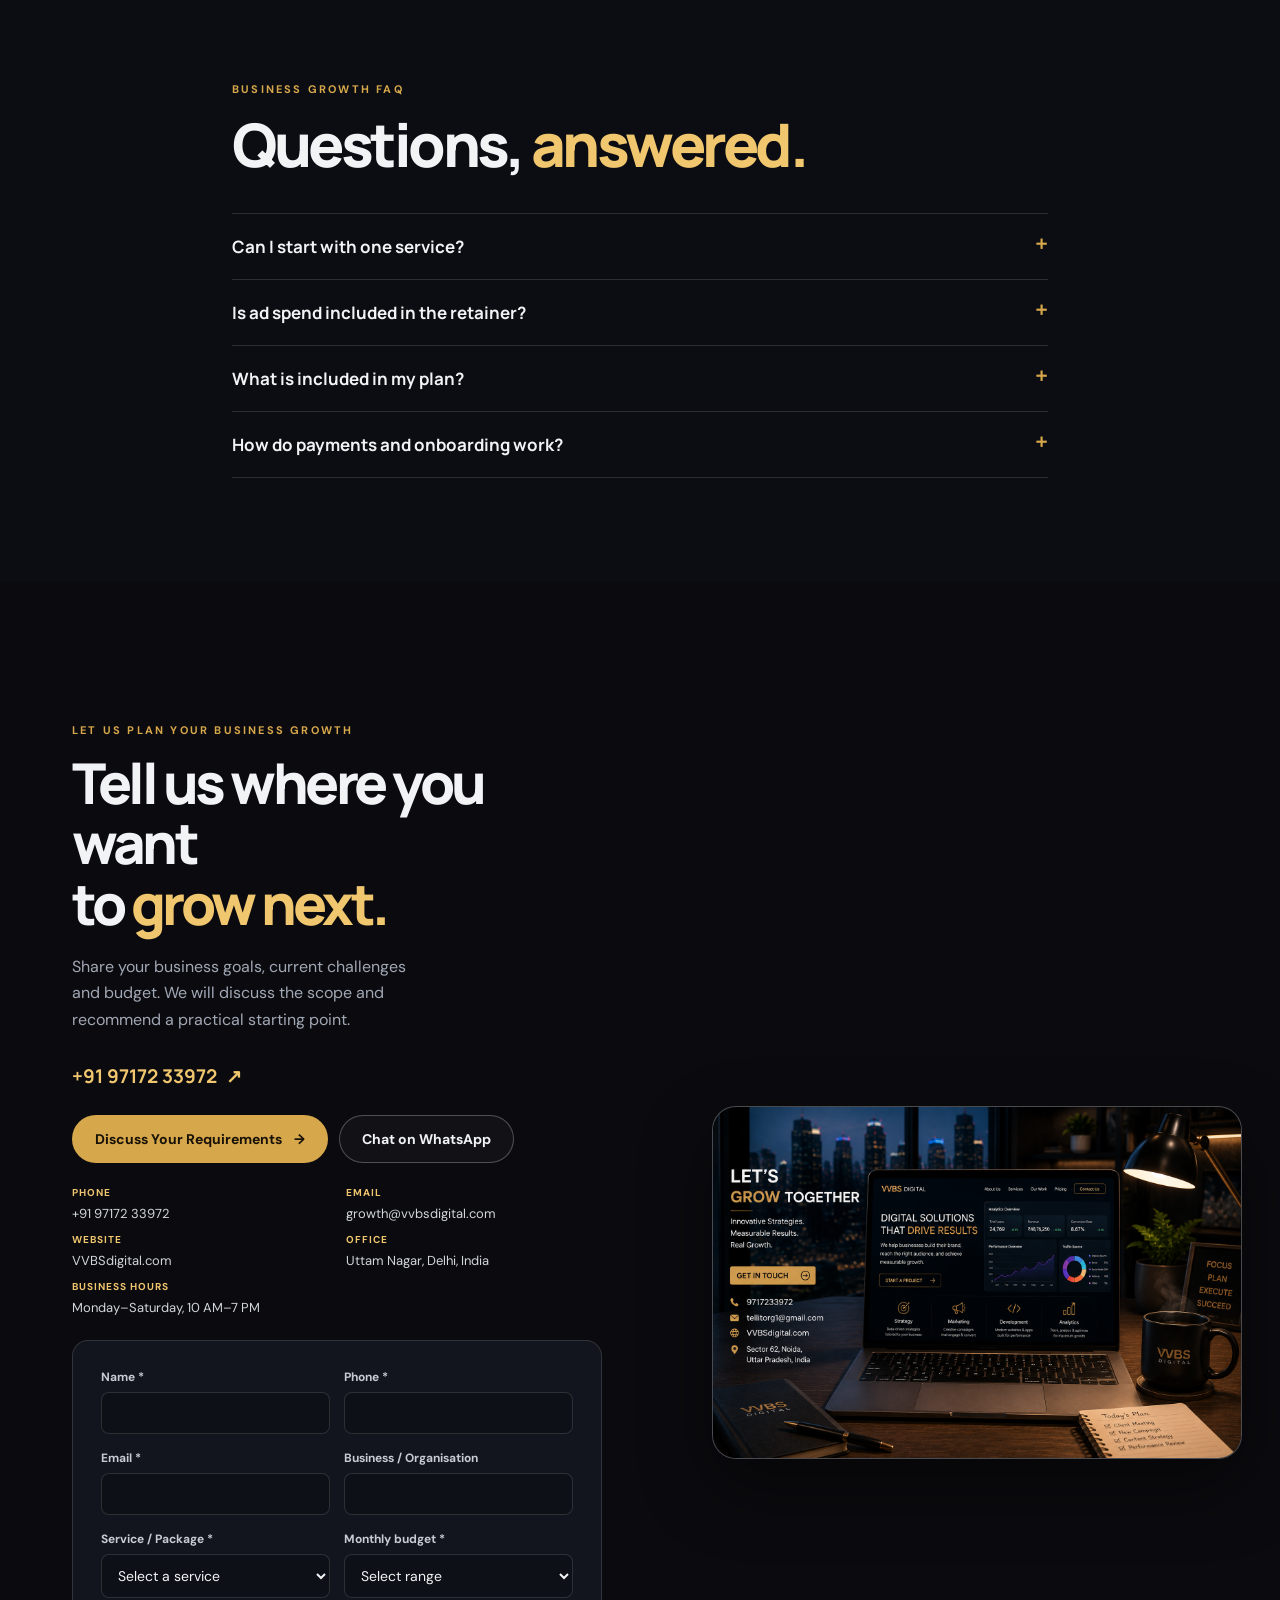
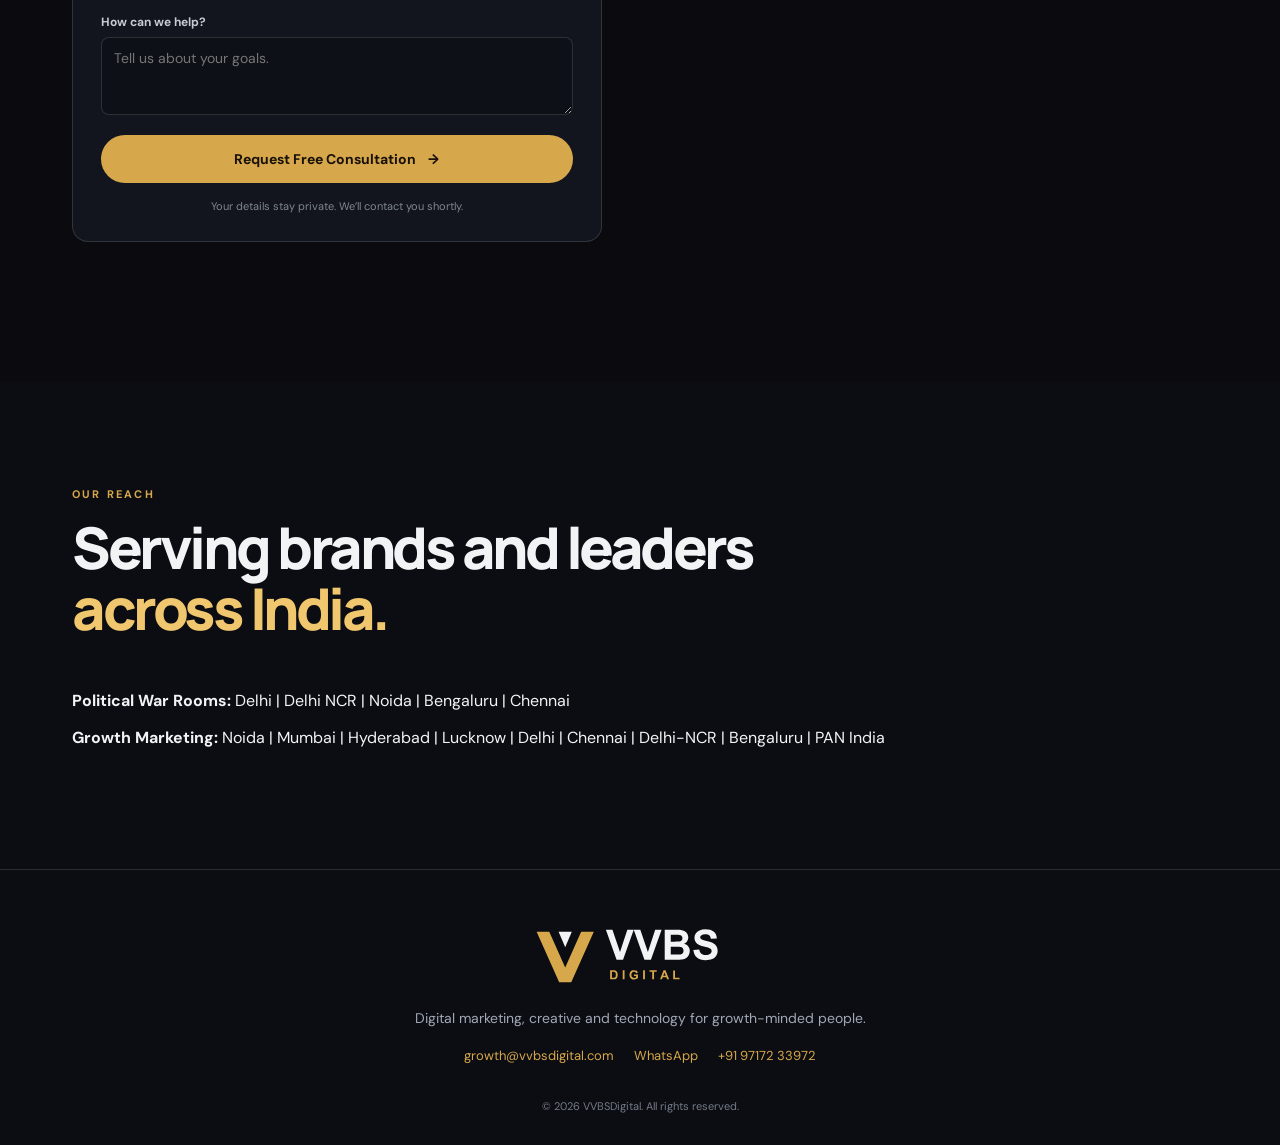
==== commit 828488ca: "Use Bengaluru spelling and expand growth marketing locations" ====
--- a/index.html
+++ b/index.html
@@ -5,15 +5,15 @@
   <meta charset="UTF-8">
   <meta name="viewport" content="width=device-width, initial-scale=1.0">
   <!-- Primary Meta Tags (Pan-India Targeted) -->
-  <title>VVBS Digital | Digital Marketing Agency - Delhi, Delhi NCR, Noida, Bangalore, Chennai</title>
-  <meta name="description" content="VVBS Digital is a premier digital marketing agency &amp; tech-driven political war room based in Uttam Nagar, Delhi, serving Delhi, Delhi NCR, Noida, Bangalore, Chennai &amp; PAN India. We provide performance marketing, Google Ads, Meta Ads, SEO, web development &amp; LeaderIQ election war rooms.">
-  <meta name="keywords" content="Digital Marketing Agency, VVBS Digital, Digital Marketing Agency in Delhi, Digital Marketing Agency in Noida, Digital Marketing Agency in Delhi NCR, Digital Marketing Agency in Uttam Nagar, Digital Marketing Agency in Chennai, Digital Marketing Agency in Bangalore, Political War Room Agency, LeaderIQ War Room, SEO Agency India, Performance Marketing Agency">
+  <title>VVBS Digital | Digital Marketing Agency - Delhi, Delhi NCR, Noida, Bengaluru, Chennai</title>
+  <meta name="description" content="VVBS Digital is a premier digital marketing agency &amp; tech-driven political war room based in Uttam Nagar, Delhi, serving Delhi, Delhi NCR, Noida, Bengaluru, Chennai &amp; PAN India. We provide performance marketing, Google Ads, Meta Ads, SEO, web development &amp; LeaderIQ election war rooms.">
+  <meta name="keywords" content="Digital Marketing Agency, VVBS Digital, Digital Marketing Agency in Delhi, Digital Marketing Agency in Noida, Digital Marketing Agency in Delhi NCR, Digital Marketing Agency in Uttam Nagar, Digital Marketing Agency in Chennai, Digital Marketing Agency in Bengaluru, Political War Room Agency, LeaderIQ War Room, SEO Agency India, Performance Marketing Agency">
   <meta name="author" content="VVBS Digital">
   <!-- Open Graph / Facebook / WhatsApp Preview -->
   <meta property="og:type" content="website">
   <meta property="og:url" content="https://vvbsdigital.com/">
-  <meta property="og:title" content="VVBS Digital | Digital Marketing Agency - Delhi, Delhi NCR, Noida, Bangalore, Chennai">
-  <meta property="og:description" content="Premier hybrid digital marketing agency &amp; political war room based in Uttam Nagar, Delhi, serving Delhi, Delhi NCR, Noida, Bangalore, Chennai &amp; PAN India.">
+  <meta property="og:title" content="VVBS Digital | Digital Marketing Agency - Delhi, Delhi NCR, Noida, Bengaluru, Chennai">
+  <meta property="og:description" content="Premier hybrid digital marketing agency &amp; political war room based in Uttam Nagar, Delhi, serving Delhi, Delhi NCR, Noida, Bengaluru, Chennai &amp; PAN India.">
   <meta property="og:image" content="https://vvbsdigital.com/assets/images/og-banner.jpg">
   <meta property="og:image:type" content="image/jpeg">
   <meta property="og:image:width" content="1200">
@@ -21,8 +21,8 @@
   <meta property="og:image:alt" content="VVBS Digital — Scale Your Business. Win Your Election. Growth Marketing &amp; Political War Rooms across India.">
   <!-- Twitter Card Data -->
   <meta name="twitter:card" content="summary_large_image">
-  <meta name="twitter:title" content="VVBS Digital | Digital Marketing Agency - Delhi, Delhi NCR, Noida, Bangalore, Chennai">
-  <meta name="twitter:description" content="Premier hybrid digital marketing agency &amp; political war room based in Uttam Nagar, Delhi, serving Delhi, Delhi NCR, Noida, Bangalore, Chennai &amp; PAN India.">
+  <meta name="twitter:title" content="VVBS Digital | Digital Marketing Agency - Delhi, Delhi NCR, Noida, Bengaluru, Chennai">
+  <meta name="twitter:description" content="Premier hybrid digital marketing agency &amp; political war room based in Uttam Nagar, Delhi, serving Delhi, Delhi NCR, Noida, Bengaluru, Chennai &amp; PAN India.">
   <meta name="twitter:image" content="https://vvbsdigital.com/assets/images/og-banner.jpg">
   <meta name="twitter:image:alt" content="VVBS Digital — Scale Your Business. Win Your Election. Growth Marketing &amp; Political War Rooms across India.">
   <!-- Geo Location Tags for Multi-City SEO -->
@@ -130,7 +130,7 @@
         <div class="about-copy">
           <p class="eyebrow" data-animate>About VVBS Digital</p>
           <h2 data-animate>Your Digital <em>Growth Partner</em></h2>
-          <p class="about-description" data-animate><strong>VVBS Digital</strong> is a premier hybrid <strong>digital marketing agency</strong> and tech-driven political war room headquartered in <strong>Uttam Nagar, Delhi, India</strong>, with operational reach across <strong>Delhi, Delhi NCR, Noida, Bangalore, Chennai, and PAN India</strong>.</p>
+          <p class="about-description" data-animate><strong>VVBS Digital</strong> is a premier hybrid <strong>digital marketing agency</strong> and tech-driven political war room headquartered in <strong>Uttam Nagar, Delhi, India</strong>, with operational reach across <strong>Delhi, Delhi NCR, Noida, Bengaluru, Chennai, and PAN India</strong>.</p>
           <h3 class="about-services-title">Core Services:</h3>
           <ul class="about-services">
             <li><strong>Digital Marketing &amp; Growth:</strong> Full-service digital marketing agency solutions, performance marketing, Google Ads, Meta Ads, social media marketing, SEO, influencer marketing, and brand strategy.</li>
@@ -270,8 +270,8 @@
       <div class="section-inner">
         <p class="eyebrow">Our reach</p>
         <div class="title-row compact"><h2 id="locations-heading">Serving brands and leaders <em>across India.</em></h2></div>
-        <p><strong>Political War Rooms:</strong> Delhi | Delhi NCR | Noida | Bangalore | Chennai</p>
-        <p><strong>Growth Marketing:</strong> Noida | Mumbai | Hyderabad | PAN India</p>
+        <p><strong>Political War Rooms:</strong> Delhi | Delhi NCR | Noida | Bengaluru | Chennai</p>
+        <p><strong>Growth Marketing:</strong> Noida | Mumbai | Hyderabad | Lucknow | Delhi | Chennai | Delhi-NCR | Bengaluru | PAN India</p>
       </div>
     </section>
 </main>
